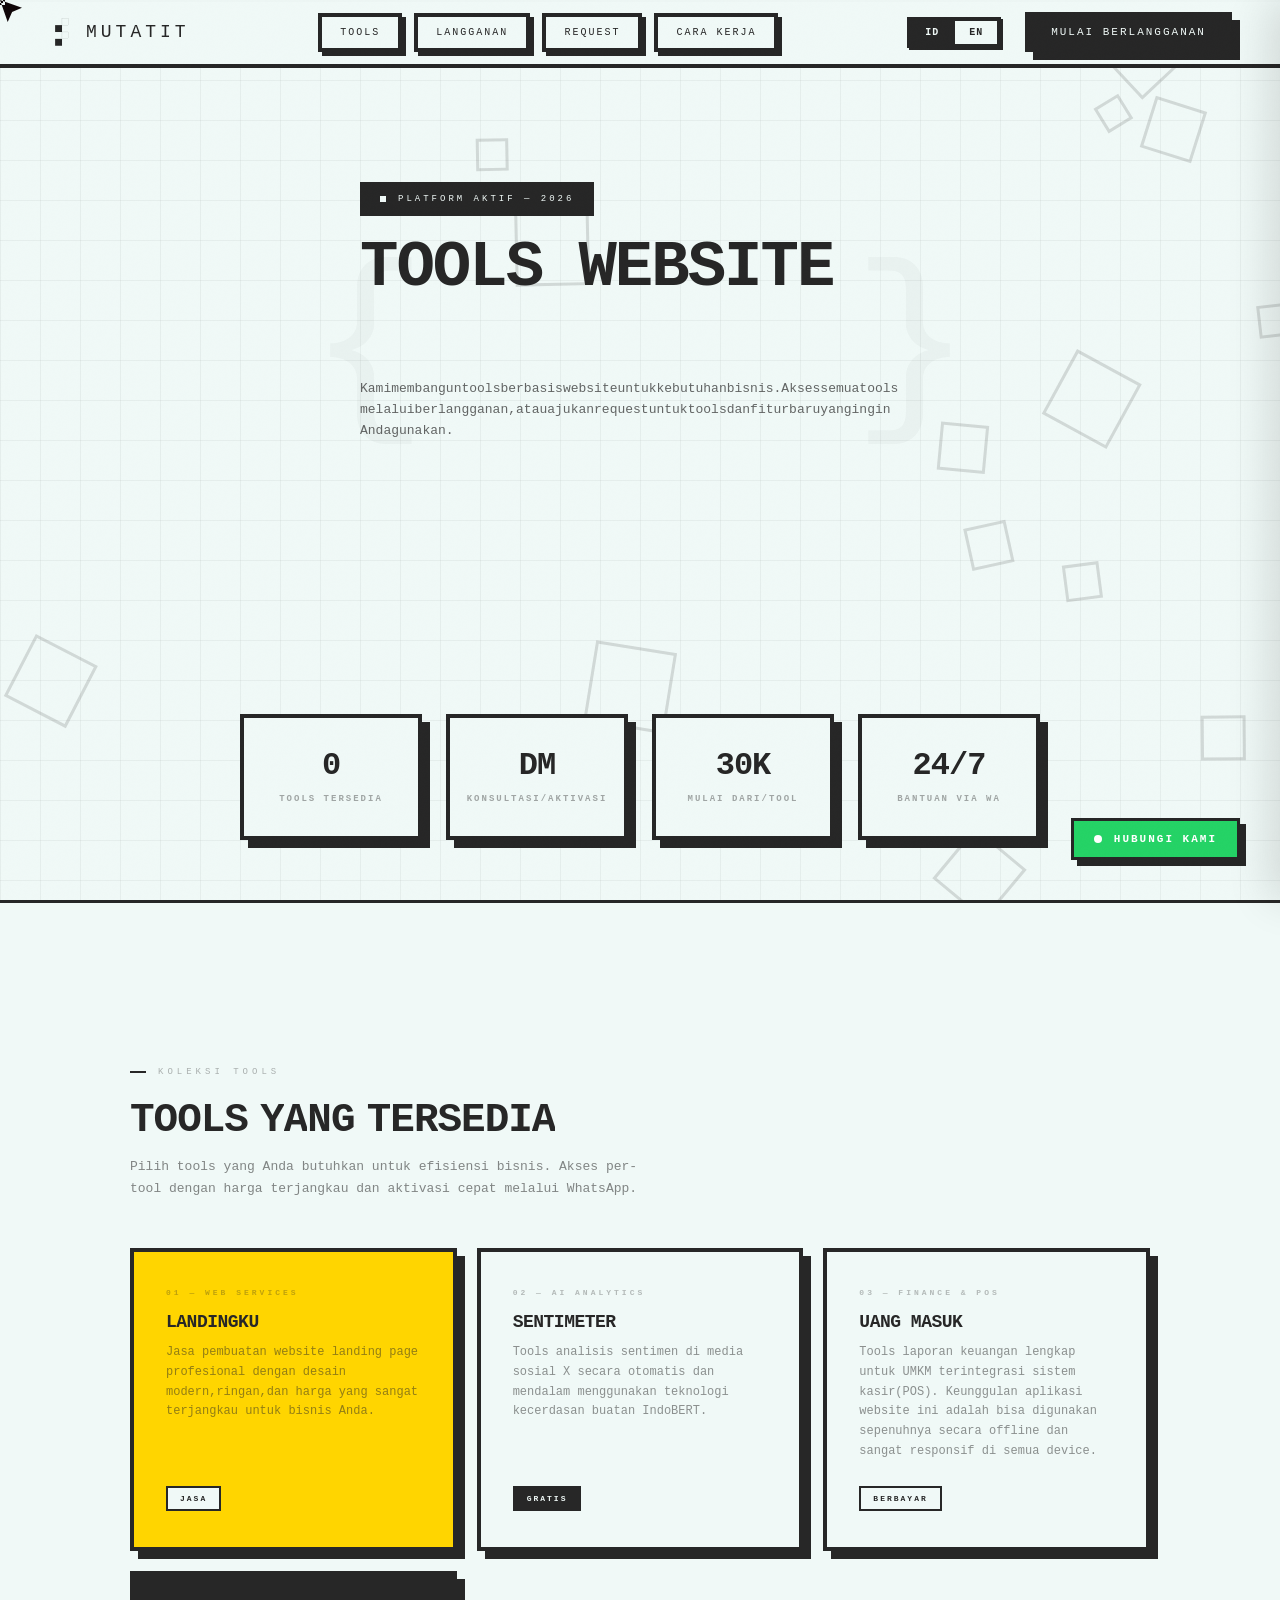
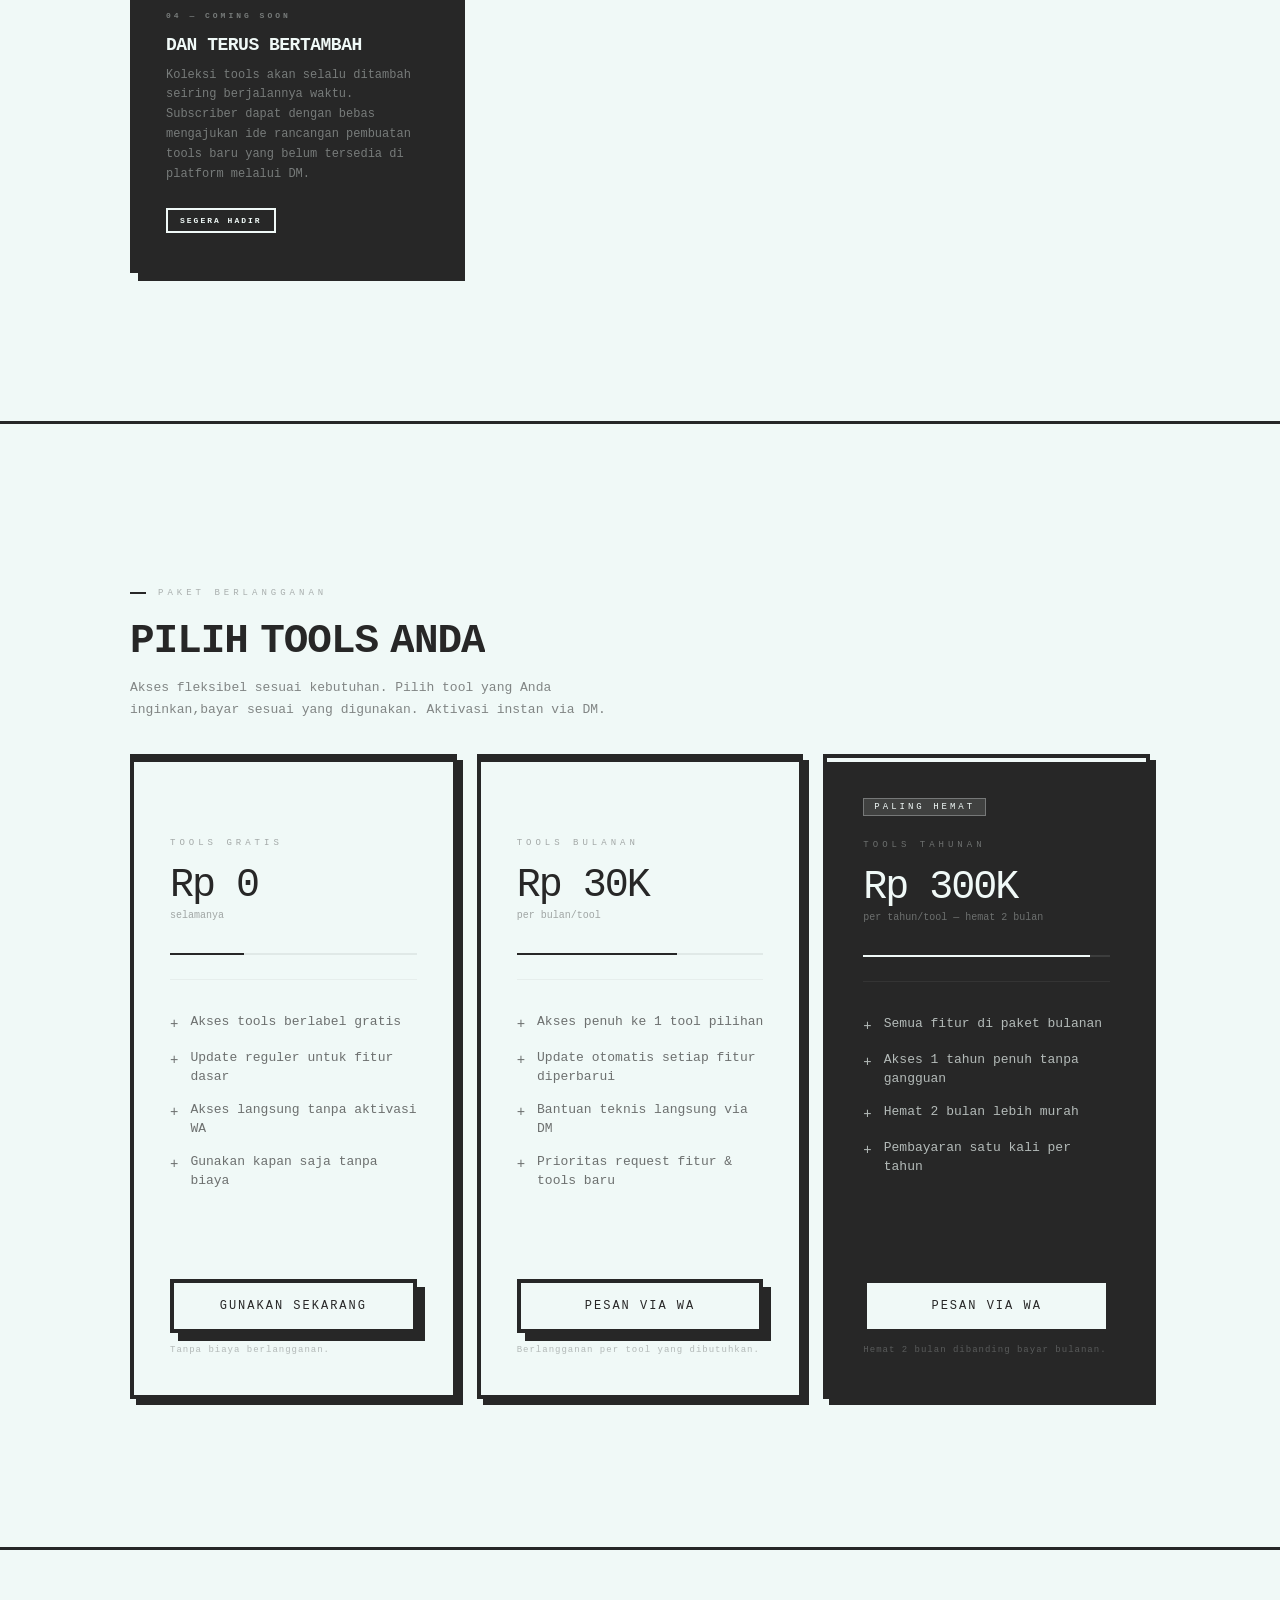
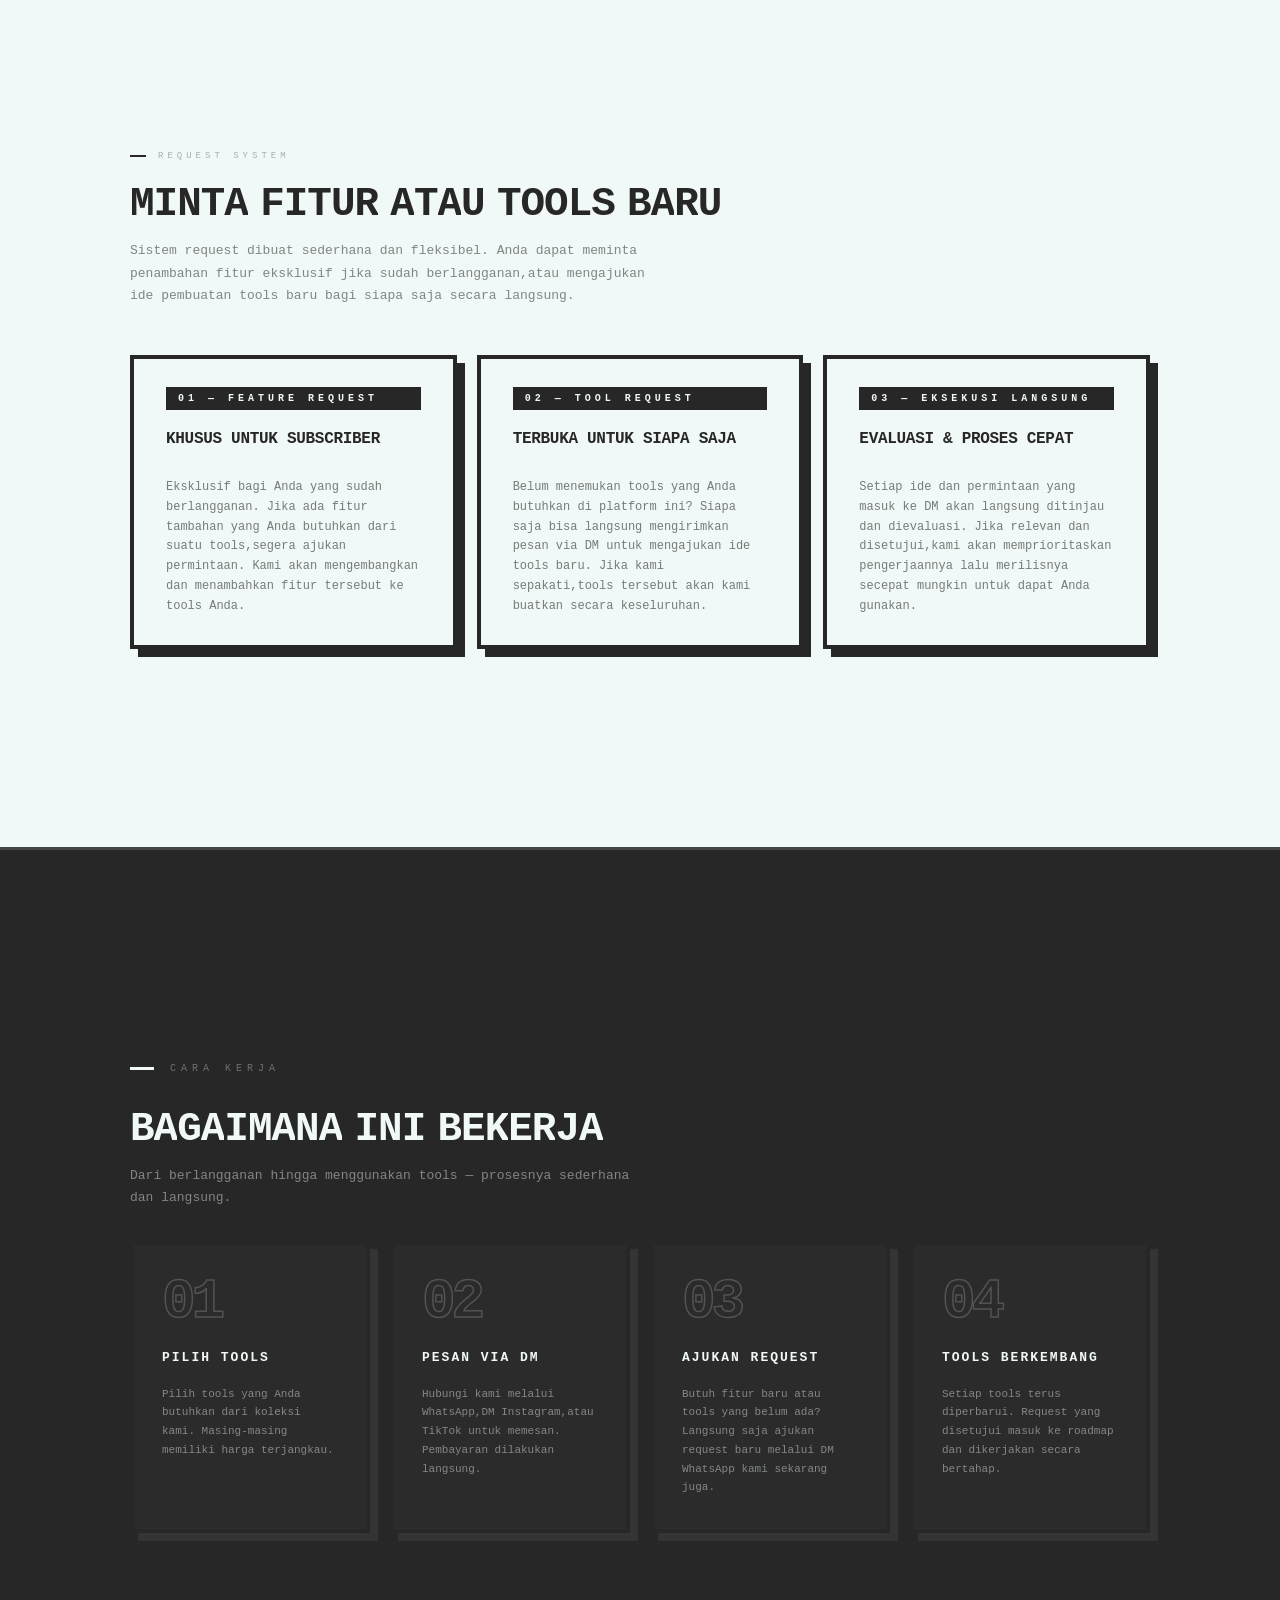
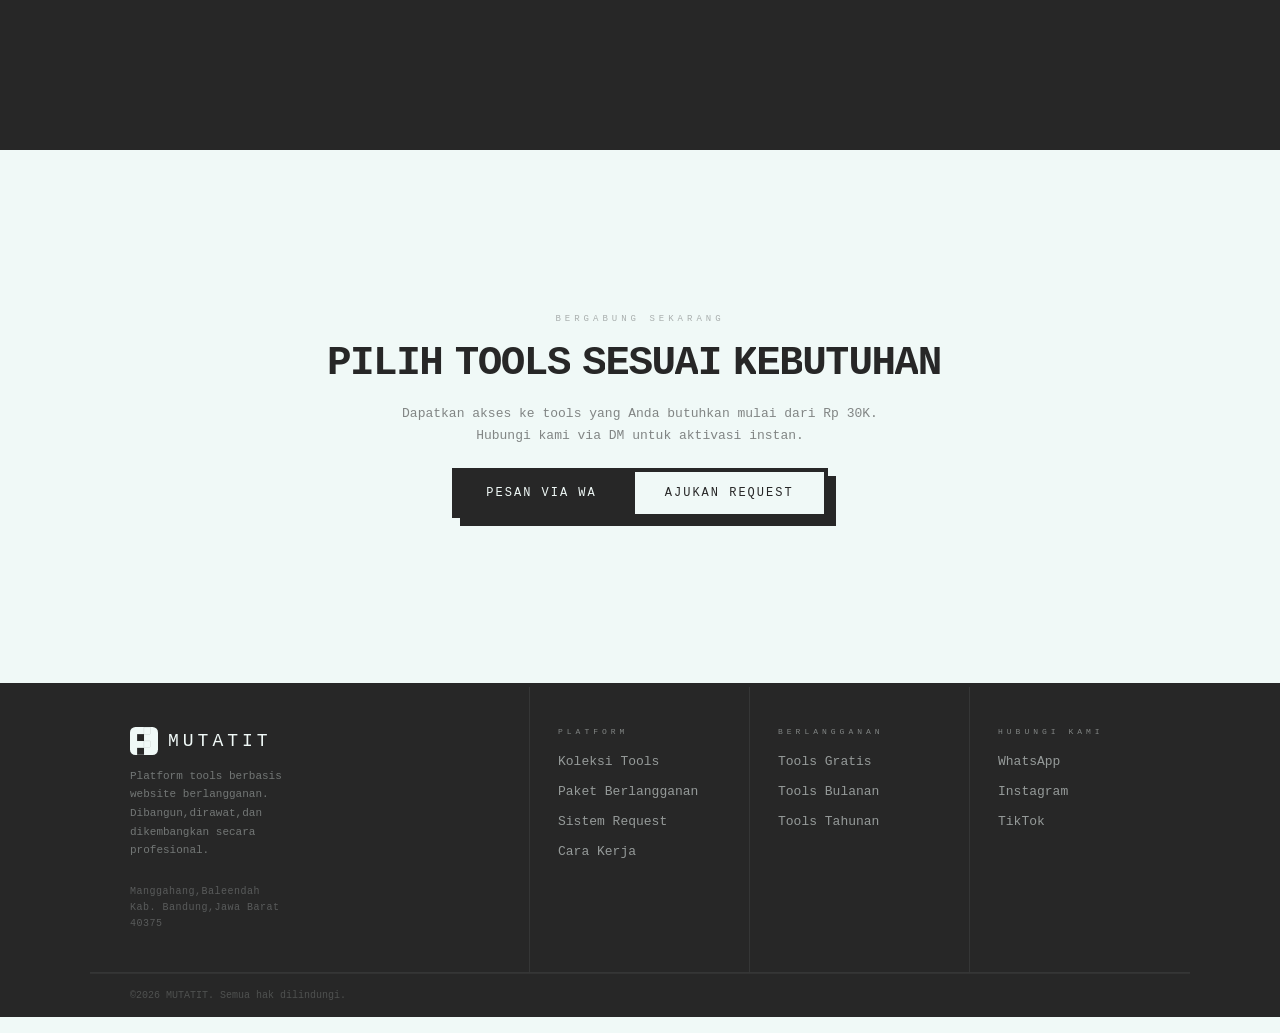
==== index.html @ d5af22eb "up" ====
<!DOCTYPE html>
<html lang="id">

<head>
  <meta charset="UTF-8">
  <meta name="viewport" content="width=device-width, initial-scale=1.0">
  <meta name="description" content="MUTATIT — Platform tools berbasis website siap pakai untuk efisiensi bisnis Anda. Mulai dari Landing Page sampai AI Analytics.">
  <meta name="keywords" content="mutatit, tools website, jasa landing page, ai analytics, umkm pos, bisnis online">
  <meta name="author" content="MUTATIT Team">
  
  <!-- Open Graph / Facebook -->
  <meta property="og:type" content="website">
  <meta property="og:url" content="https://mutatit.com/">
  <meta property="og:title" content="MUTATIT — Platform Tools Berlangganan">
  <meta property="og:description" content="Platform tools website siap pakai untuk efisiensi bisnis. Akses semua tools dengan berlangganan atau ajukan request ide baru.">
  <meta property="og:image" content="https://mutatit.com/image/mutatit2.svg">

  <!-- Twitter -->
  <meta property="twitter:card" content="summary_large_image">
  <meta property="twitter:url" content="https://mutatit.com/">
  <meta property="twitter:title" content="MUTATIT — Platform Tools Berlangganan">
  <meta property="twitter:description" content="Platform tools website siap pakai untuk efisiensi bisnis. Akses semua tools dengan berlangganan atau ajukan request ide baru.">
  <meta property="twitter:image" content="https://mutatit.com/image/mutatit2.svg">

  <!-- Canonical -->
  <link rel="canonical" href="https://mutatit.com/">

  <title>MUTATIT — Platform Tools Berlangganan</title>
  <link rel="preconnect" href="https://fonts.cdnfonts.com">
  <link href="https://fonts.cdnfonts.com/css/cascadia-mono" rel="stylesheet">
  <link href="css/style.min.css" rel="stylesheet">
  <link rel="icon" type="image/svg+xml" href="image/mutatit2.svg">
  <link rel="apple-touch-icon" href="image/mutatit2.svg">
  <link rel="mask-icon" href="image/mutatit2.svg" color="#272727">
  <meta name="theme-color" content="#272727">
  <script>
    (function(){
      document.addEventListener('contextmenu',e=>e.preventDefault());
      document.onkeydown=function(e){if(e.keyCode==123||(e.ctrlKey&&e.shiftKey&&(e.keyCode==73||e.keyCode==74))||(e.ctrlKey&&e.keyCode==85)){return false;}};
      setInterval(function(){debugger;},100);
    })();
  </script>
</head>

<body>
  <canvas id="gridCanvas"></canvas>
  <div class="scanline"></div>
  <div class="cur" id="cur"></div>
  <div class="curf" id="curf"></div>
  <div class="scroll-prog" id="scrollProg"></div>

  <!-- LOADER -->
  <div class="loader" id="loader">
    <div class="ld-scan"></div>
    <div class="ld-vl" style="left:20%;animation-delay:.02s"></div>
    <div class="ld-vl" style="left:40%;animation-delay:.06s"></div>
    <div class="ld-vl" style="left:60%;animation-delay:.1s"></div>
    <div class="ld-vl" style="left:80%;animation-delay:.14s"></div>
    <div class="ld-hl" style="top:25%;animation-delay:.18s"></div>
    <div class="ld-hl" style="top:50%;animation-delay:.22s"></div>
    <div class="ld-hl" style="top:75%;animation-delay:.26s"></div>
    <div class="ld-center">
      <div class="ld-num" id="ldNum">000</div>
      <div class="ld-sub">MEMUAT PLATFORM</div>
      <div class="ld-bar">
        <div class="ld-fill" id="ldFill"></div>
      </div>
    </div>
    <div class="ld-corner tl">MUTATIT</div>
    <div class="ld-corner tr">PLATFORM TOOLS</div>
    <div class="ld-corner bl">2026</div>
    <div class="ld-corner br">BERLANGGANAN</div>
  </div>



  <nav class="nav" id="nav">
    <div class="nav-in">
      <a href="#" class="nav-logo" id="navLogo">
        <img src="image/mutatit.svg" alt="Logo" class="nav-logo-img">
        <span>MUTATIT</span>
      </a>
      <ul class="nav-links">
        <li><a href="#tools" data-i18n="nav_tools">Tools</a></li>
        <li><a href="#langganan" data-i18n="nav_sub">Langganan</a></li>
        <li><a href="#request" data-i18n="nav_req">Request</a></li>
        <li><a href="#cara" data-i18n="nav_how">Cara Kerja</a></li>
      </ul>
      <div class="nav-right">
        <div class="lang-switcher">
          <button class="lang-btn" data-lang="id" onclick="switchLanguage('id')">ID</button>
          <button class="lang-btn" data-lang="en" onclick="switchLanguage('en')">EN</button>
        </div>
        <a href="#langganan" class="nav-cta" data-i18n="nav_cta">Mulai Berlangganan</a>
        <button class="nav-toggle" id="navToggle" aria-label="Toggle Menu">
          <span class="nt-line"></span>
          <span class="nt-line"></span>
          <span class="nt-line"></span>
        </button>
      </div>
    </div>
  </nav>

  <!-- MOBILE MENU -->
  <div class="mobile-menu" id="mobileMenu">
    <div class="mm-in">
      <ul class="mm-links">
        <li><a href="#tools" data-i18n="nav_tools">Tools</a></li>
        <li><a href="#langganan" data-i18n="nav_sub">Langganan</a></li>
        <li><a href="#request" data-i18n="nav_req">Request</a></li>
        <li><a href="#cara" data-i18n="nav_how">Cara Kerja</a></li>
      </ul>
      <div class="mm-footer">
        <div class="mm-head">
          <div class="lang-switcher mm-lang">
            <button class="lang-btn" data-lang="id" onclick="switchLanguage('id')">ID</button>
            <button class="lang-btn" data-lang="en" onclick="switchLanguage('en')">EN</button>
          </div>
        </div>
        <a href="#langganan" class="btn btn-d mm-cta" data-i18n="nav_cta">Mulai Berlangganan</a>
      </div>
    </div>
  </div>

  <!-- HERO -->
  <section class="hero" id="hero">
    <div class="hero-body">
      <div class="hero-l">
        <div class="hero-bracket br-l">{</div>
        <div class="hero-bracket br-r">}</div>
        <div class="hero-tag"><span class="tag-dot"></span><span data-i18n="hero_tag">PLATFORM AKTIF — 2026</span></div>
        <h1 class="hero-h1" id="heroH1">
          <span class="hl"><span class="hl-i" id="hl1" data-i18n="hero_h1_1">TOOLS WEBSITE</span></span>
          <span class="hl"><span class="hl-i" id="hl2" data-i18n="hero_h1_2">SIAP PAKAI</span></span>
        </h1>
        <p class="hero-desc" id="hDesc" data-i18n="hero_desc">Kami membangun tools berbasis website untuk kebutuhan
          bisnis. Akses semua tools
          melalui berlangganan, atau ajukan request untuk tools dan fitur baru yang ingin Anda gunakan.</p>
        <div class="hero-btns" id="hBtns">
          <a href="#langganan" class="btn btn-d"><span class="btn-inner" data-i18n="hero_btn_pkg">Lihat Paket</span></a>
          <a href="#request" class="btn btn-l"><span class="btn-inner" data-i18n="hero_btn_req">Ajukan
              Request</span></a>
        </div>
      </div>

    </div>
    <div class="stat-bar">
      <div class="stat-col">
        <div class="stat-n js-count" data-target="3">0</div>
        <div class="stat-l" data-i18n="stat_tools">Tools Tersedia</div>
      </div>
      <div class="stat-col">
        <div class="stat-n">DM</div>
        <div class="stat-l" data-i18n="stat_dm">Konsultasi / Aktivasi</div>
      </div>
      <div class="stat-col">
        <div class="stat-n">30K</div>
        <div class="stat-l" data-i18n="stat_price">Mulai Dari / Tool</div>
      </div>
      <div class="stat-col">
        <div class="stat-n">24/7</div>
        <div class="stat-l" data-i18n="stat_help">Bantuan via WA</div>
      </div>
    </div>
  </section>


  <!-- TOOLS -->
  <section class="tools" id="tools">
    <div class="s-in">
      <div class="s-head">
        <p class="s-tag" data-i18n="s_tag_tools">Koleksi Tools</p>
        <h2 class="s-title rv" data-i18n="s_title_tools">TOOLS YANG TERSEDIA</h2>
        <p class="s-desc rv" data-i18n="s_desc_tools">Pilih tools yang Anda butuhkan untuk efisiensi bisnis. Akses
          per-tool dengan harga
          terjangkau dan aktivasi cepat melalui WhatsApp.</p>
      </div>
      <div class="tools-grid">
        <a href="https://landingku.mutatit.com" target="_blank" class="tool-card yel">
          <div class="tc-fill"></div>
          <div class="tc-glow"></div>
          <div class="tc-num">01 — WEB SERVICES</div>
          <h3 class="tc-name" data-i18n="tc_name_1">LANDINGKU</h3>
          <p class="tc-desc" data-i18n="tc_desc_1">Jasa pembuatan website landing page profesional dengan desain modern,
            ringan, dan harga
            yang sangat terjangkau untuk bisnis Anda.</p>
          <span class="tc-tag" data-i18n="tc_tag_jasa">Jasa</span>
        </a>
        <a href="https://rhmnsae-sentimeter.hf.space" target="_blank" class="tool-card">
          <div class="tc-fill"></div>
          <div class="tc-glow"></div>
          <div class="tc-num">02 — AI ANALYTICS</div>
          <h3 class="tc-name" data-i18n="tc_name_2">SENTIMETER</h3>
          <p class="tc-desc" data-i18n="tc_desc_2">Tools analisis sentimen di media sosial X secara otomatis dan
            mendalam menggunakan
            teknologi kecerdasan buatan IndoBERT.</p>
          <span class="tc-tag free" data-i18n="tc_tag_free">Gratis</span>
        </a>
        <a href="https://uangmasuk.mutatit.com" target="_blank" class="tool-card">
          <div class="tc-fill"></div>
          <div class="tc-glow"></div>
          <div class="tc-num">03 — FINANCE & POS</div>
          <h3 class="tc-name" data-i18n="tc_name_3">UANG MASUK</h3>
          <p class="tc-desc" data-i18n="tc_desc_3">Tools laporan keuangan lengkap untuk UMKM terintegrasi sistem kasir
            (POS). Keunggulan
            aplikasi website ini adalah bisa digunakan sepenuhnya secara offline dan sangat responsif di semua device.
          </p>
          <span class="tc-tag" data-i18n="tc_tag_paid">Berbayar</span>
        </a>
        <div class="tool-card inv">
          <div class="tc-fill"></div>
          <div class="tc-glow"></div>
          <div class="tc-num">04 — COMING SOON</div>
          <h3 class="tc-name" data-i18n="tc_name_4">DAN TERUS BERTAMBAH</h3>
          <p class="tc-desc" data-i18n="tc_desc_4">Koleksi tools akan selalu ditambah seiring berjalannya waktu.
            Subscriber dapat dengan bebas
            mengajukan ide rancangan pembuatan tools baru yang belum tersedia di platform melalui DM.</p>
          <span class="tc-tag" data-i18n="tc_tag_soon">Segera Hadir</span>
        </div>
      </div>
    </div>
  </section>


  <!-- SUBSCRIPTION -->
  <section class="sub" id="langganan">
    <div class="s-in">
      <div class="s-head">
        <p class="s-tag" data-i18n="s_tag_sub">Paket Berlangganan</p>
        <h2 class="s-title rv" data-i18n="s_title_sub">PILIH TOOLS ANDA</h2>
        <p class="s-desc rv" data-i18n="s_desc_sub">Akses fleksibel sesuai kebutuhan. Pilih tool yang Anda inginkan,
          bayar sesuai yang
          digunakan.
          Aktivasi instan via DM.</p>
      </div>
      <div class="sub-grid">
        <div class="sub-card">
          <div class="sub-badge placeholder" data-i18n="sub_promo">PROMO</div>
          <div class="sub-tier" data-i18n="sub_free_tier">Tools Gratis</div>
          <div class="sub-price">Rp 0</div>
          <div class="sub-period" data-i18n="sub_forever">selamanya</div>
          <div class="sub-bar-wrap">
            <div class="sub-bar" style="--pct:30%"></div>
          </div>
          <ul class="sub-feats">
            <li class="sub-feat" data-i18n="sub_free_feat1">Akses tools berlabel gratis</li>
            <li class="sub-feat" data-i18n="sub_free_feat2">Update reguler untuk fitur dasar</li>
            <li class="sub-feat" data-i18n="sub_free_feat3">Akses langsung tanpa aktivasi WA</li>
            <li class="sub-feat" data-i18n="sub_free_feat4">Gunakan kapan saja tanpa biaya</li>
          </ul>
          <a href="#tools" class="sub-btn sub-btn-out" data-i18n="sub_btn_now">Gunakan Sekarang</a>
          <div class="sub-note" data-i18n="sub_note_free">Tanpa biaya berlangganan.</div>
        </div>
        <div class="sub-card">
          <div class="sub-badge placeholder" data-i18n="sub_promo">PROMO</div>
          <div class="sub-tier" data-i18n="sub_month_tier">Tools Bulanan</div>
          <div class="sub-price">Rp 30K</div>
          <div class="sub-period" data-i18n="sub_per_month">per bulan / tool</div>
          <div class="sub-bar-wrap">
            <div class="sub-bar" style="--pct:65%"></div>
          </div>
          <ul class="sub-feats">
            <li class="sub-feat" data-i18n="sub_month_feat1">Akses penuh ke 1 tool pilihan</li>
            <li class="sub-feat" data-i18n="sub_month_feat2">Update otomatis setiap fitur diperbarui</li>
            <li class="sub-feat" data-i18n="sub_month_feat3">Bantuan teknis langsung via DM</li>
            <li class="sub-feat" data-i18n="sub_month_feat4">Prioritas request fitur & tools baru</li>
            <li class="sub-feat" data-i18n="sub_month_feat5">Aktivasi manual lewat WhatsApp</li>
          </ul>
          <a href="https://wa.me/628977279290" target="_blank" class="sub-btn sub-btn-out" data-i18n="sub_btn_wa">Pesan
            via WA</a>
          <div class="sub-note" data-i18n="sub_note_month">Berlangganan per tool yang dibutuhkan.</div>
        </div>
        <div class="sub-card feat">
          <div class="sub-badge" data-i18n="sub_best">Paling Hemat</div>
          <div class="sub-tier" data-i18n="sub_year_tier">Tools Tahunan</div>
          <div class="sub-price">Rp 300K</div>
          <div class="sub-period" data-i18n="sub_per_year">per tahun / tool — hemat 2 bulan</div>
          <div class="sub-bar-wrap">
            <div class="sub-bar" style="--pct:92%"></div>
          </div>
          <ul class="sub-feats">
            <li class="sub-feat" data-i18n="sub_year_feat1">Semua fitur di paket bulanan</li>
            <li class="sub-feat" data-i18n="sub_year_feat2">Akses 1 tahun penuh tanpa gangguan</li>
            <li class="sub-feat" data-i18n="sub_year_feat3">Hemat 2 bulan lebih murah</li>
            <li class="sub-feat" data-i18n="sub_year_feat4">Pembayaran satu kali per tahun</li>
          </ul>
          <a href="https://wa.me/628977279290" target="_blank" class="sub-btn" data-i18n="sub_btn_wa">Pesan via WA</a>
          <div class="sub-note" data-i18n="sub_note_year">Hemat 2 bulan dibanding bayar bulanan.</div>
        </div>
      </div>
    </div>
    </div>
  </section>



  <!-- REQUEST -->
  <section class="req" id="request">
    <div class="s-in">
      <div class="s-head">
        <p class="s-tag" data-i18n="s_tag_req">Request System</p>
        <h2 class="s-title rv-l" data-i18n="s_title_req">MINTA FITUR <br> ATAU TOOLS BARU</h2>
        <p class="s-desc rv" data-i18n="s_desc_req">Sistem request dibuat sederhana dan fleksibel. Anda dapat meminta
          penambahan fitur
          eksklusif jika sudah berlangganan, atau mengajukan ide pembuatan tools baru bagi siapa saja secara langsung.
        </p>
      </div>
      <div class="req-grid">
        <div class="req-item">
          <div class="req-n" data-i18n="req_n1_tag">01 — Feature Request</div>
          <div class="req-title" data-i18n="req_title1">Khusus Untuk Subscriber</div>
          <div class="req-text" data-i18n="req_text1">Eksklusif bagi Anda yang sudah berlangganan. Jika ada fitur
            tambahan yang Anda butuhkan
            dari suatu tools, segera ajukan permintaan. Kami akan mengembangkan dan menambahkan fitur tersebut ke tools
            Anda.</div>
        </div>
        <div class="req-item">
          <div class="req-n" data-i18n="req_n2_tag">02 — Tool Request</div>
          <div class="req-title" data-i18n="req_title2">Terbuka Untuk Siapa Saja</div>
          <div class="req-text" data-i18n="req_text2">Belum menemukan tools yang Anda butuhkan di platform ini? Siapa
            saja bisa langsung
            mengirimkan pesan via DM untuk mengajukan ide tools baru. Jika kami sepakati, tools tersebut akan kami
            buatkan secara keseluruhan.</div>
        </div>
        <div class="req-item">
          <div class="req-n" data-i18n="req_n3_tag">03 — Eksekusi Langsung</div>
          <div class="req-title" data-i18n="req_title3">Evaluasi & Proses Cepat</div>
          <div class="req-text" data-i18n="req_text3">Setiap ide dan permintaan yang masuk ke DM akan langsung ditinjau
            dan dievaluasi. Jika
            relevan dan disetujui, kami akan memprioritaskan pengerjaannya lalu merilisnya secepat mungkin untuk dapat
            Anda gunakan.</div>
        </div>
      </div>
    </div>
  </section>

  <!-- HOW -->
  <section class="how" id="cara">
    <div class="how-in">
      <div class="how-head">
        <p class="how-tag" data-i18n="how_tag">Cara Kerja</p>
        <h2 class="how-title rv" data-i18n="how_title">BAGAIMANA INI BEKERJA</h2>
        <p class="how-desc rv" data-i18n="how_desc">Dari berlangganan hingga menggunakan tools — prosesnya sederhana dan
          langsung.</p>
      </div>
      <div class="how-steps">
        <div class="how-step">
          <div class="hs-arrow"></div>
          <div class="hs-n" data-n="1">01</div>
          <div class="hs-title" data-i18n="hs_title1">PILIH TOOLS</div>
          <div class="hs-text" data-i18n="hs_text1">Pilih tools yang Anda butuhkan dari koleksi kami. Masing-masing
            memiliki harga
            terjangkau.</div>
        </div>
        <div class="how-step">
          <div class="hs-arrow"></div>
          <div class="hs-n" data-n="2">02</div>
          <div class="hs-title" data-i18n="hs_title2">PESAN VIA DM</div>
          <div class="hs-text" data-i18n="hs_text2">Hubungi kami melalui WhatsApp, DM Instagram, atau TikTok untuk
            memesan. Pembayaran dilakukan langsung.</div>
        </div>
        <div class="how-step">
          <div class="hs-arrow"></div>
          <div class="hs-n" data-n="3">03</div>
          <div class="hs-title" data-i18n="hs_title3">AJUKAN REQUEST</div>
          <div class="hs-text" data-i18n="hs_text3">Butuh fitur baru atau tools yang belum ada? Langsung saja ajukan
            request baru melalui DM WhatsApp kami sekarang juga.</div>
        </div>
        <div class="how-step">
          <div class="hs-n" data-n="4">04</div>
          <div class="hs-title" data-i18n="hs_title4">TOOLS BERKEMBANG</div>
          <div class="hs-text" data-i18n="hs_text4">Setiap tools terus diperbarui. Request yang disetujui masuk ke
            roadmap dan dikerjakan
            secara bertahap.</div>
        </div>
      </div>
    </div>
  </section>


  <!-- CTA -->
  <section class="cta">
    <div class="cta-border"></div>
    <div class="cta-grid">
      <div class="cta-l">
        <p class="cta-tag rv" data-i18n="cta_tag">BERGABUNG SEKARANG</p>
        <h2 class="cta-h rv" data-i18n="cta_h">PILIH TOOLS SESUAI KEBUTUHAN</h2>
        <p class="cta-sub rv" data-i18n="cta_sub">Dapatkan akses ke tools yang Anda butuhkan mulai dari Rp 30K. Hubungi
          kami via DM untuk
          aktivasi instan.</p>
        <div class="cta-btns rv">
          <a href="https://wa.me/628977279290" target="_blank" class="btn btn-d"><span class="btn-inner"
              data-i18n="cta_btn_wa">Pesan via
              WA</span></a>
          <a href="#request" class="btn btn-l"><span class="btn-inner" data-i18n="cta_btn_req">Ajukan Request</span></a>
        </div>
      </div>
    </div>
  </section>

  <!-- FOOTER -->
  <footer class="footer">
    <div class="ft">
      <div class="ft-brand">
        <div class="ft-logo">
          <img src="image/mutatit.svg" alt="Logo" class="nav-logo-img">
          <span>MUTATIT</span>
        </div>
        <p class="ft-desc" data-i18n="ft_desc">Platform tools berbasis website berlangganan. Dibangun, dirawat, dan
          dikembangkan secara profesional.
        </p>
        <div class="ft-addr" data-i18n="ft_addr">
          Manggahang, Baleendah<br>
          Kab. Bandung, Jawa Barat<br>
          40375
        </div>
      </div>
      <div class="ft-col">
        <div class="ft-ct" data-i18n="ft_ct_platform">Platform</div>
        <ul class="ft-links">
          <li><a href="#tools" data-i18n="ft_link_tools">Koleksi Tools</a></li>
          <li><a href="#langganan" data-i18n="ft_link_pkg">Paket Berlangganan</a></li>
          <li><a href="#request" data-i18n="ft_link_req">Sistem Request</a></li>
          <li><a href="#cara" data-i18n="ft_link_how">Cara Kerja</a></li>
        </ul>
      </div>
      <div class="ft-col">
        <div class="ft-ct" data-i18n="ft_ct_sub">Berlangganan</div>
        <ul class="ft-links">
          <li><a href="#langganan" data-i18n="sub_free_tier">Tools Gratis</a></li>
          <li><a href="#langganan" data-i18n="sub_month_tier">Tools Bulanan</a></li>
          <li><a href="#langganan" data-i18n="sub_year_tier">Tools Tahunan</a></li>
        </ul>
      </div>
      <div class="ft-col">
        <div class="ft-ct" data-i18n="ft_ct_contact">Hubungi Kami</div>
        <ul class="ft-links">
          <li><a href="https://wa.me/628977279290" target="_blank">WhatsApp</a></li>
          <li><a href="https://instagram.com/mutatit.id" target="_blank">Instagram</a></li>
          <li><a href="https://tiktok.com/@mutatit" target="_blank">TikTok</a></li>
        </ul>
      </div>
    </div>
    <div class="ft-bot">
      <span class="ft-copy" data-i18n="ft_copy">&copy; 2026 MUTATIT. Semua hak dilindungi.</span>
    </div>
  </footer>

  <a href="https://wa.me/628977279290" target="_blank" class="wa-float">
    <span class="wa-badge"></span>
    <span data-i18n="wa_float">Hubungi Kami</span>
  </a>

  <script src="js/lang.min.js"></script>
  <script src="js/script.min.js"></script>
</body>

</html>
---- css/style.min.css ----
:root{--B:#272727;--W:#F0F9F7;--border:4px solid #272727;--sh:8px 8px 0 #272727;--sh-lg:12px 12px 0 #272727;--ease:cubic-bezier(.77,0,.175,1);--bounce:cubic-bezier(.34,1.56,.64,1);--font:'Cascadia Mono','Cascadia Code','Consolas',monospace;}*,*::before,*::after{margin:0;padding:0;box-sizing:border-box;-webkit-tap-highlight-color:transparent;}html{scroll-behavior:smooth;scroll-padding-top:64px;}body{background-color:var(--W);color:var(--B);font-family:var(--font);overflow-x:hidden;}@media (hover:hover){body{cursor:none;}}#gridCanvas{position:fixed;top:0;left:0;width:100%;height:100%;pointer-events:none;z-index:0;}.scanline,nav,section,footer,.cur,.curf,.scroll-prog,.loader{position:relative;z-index:1;}a{color:inherit;text-decoration:none;}@media (hover:hover){a{cursor:none}}@media (hover:hover){button{cursor:none}}::selection{background:var(--B);color:var(--W)}body::after{content:'';position:fixed;inset:0;pointer-events:none;z-index:8000;background-image:url("data:image/svg+xml,%3Csvg xmlns='http://www.w3.org/2000/svg' width='200' height='200'%3E%3Cfilter id='n'%3E%3CfeTurbulence type='fractalNoise' baseFrequency='.85' numOctaves='4' stitchTiles='stitch'/%3E%3C/filter%3E%3Crect width='200' height='200' filter='url(%23n)' opacity='.04'/%3E%3C/svg%3E");opacity:.12;}@keyframes grain{0%{transform:translate(0,0)}10%{transform:translate(-3%,-4%)}20%{transform:translate(3%,2%)}30%{transform:translate(-2%,5%)}40%{transform:translate(4%,-2%)}50%{transform:translate(-1%,3%)}60%{transform:translate(3%,-3%)}70%{transform:translate(-4%,1%)}80%{transform:translate(2%,4%)}90%{transform:translate(-3%,-1%)}100%{transform:translate(1%,2%)}}.scanline{position:fixed;top:0;left:0;width:100%;height:2px;background:rgba(39,39,39,.01);pointer-events:none;z-index:8001;}@keyframes scan{from{top:0}to{top:100%}}.cur{display:none !important;}@media (hover:hover) and (pointer:fine){.cur{display:block !important;width:22px;height:22px;background-image:url("data:image/svg+xml;charset=utf-8,%3Csvg xmlns='http://www.w3.org/2000/svg' width='22' height='22' viewBox='0 0 22 22'%3E%3Cpath fill='white' d='M0 0 L22 7.7 L12.1 12.1 L7.7 22 Z'/%3E%3C/svg%3E");background-size:contain;background-repeat:no-repeat;position:fixed;pointer-events:none;z-index:9999;top:0;left:0;border:none;outline:none;transition:transform .05s;mix-blend-mode:difference;}}.curf{display:none !important;}@media (hover:hover) and (pointer:fine){.curf{display:block !important;width:10px;height:10px;border:2.5px solid #fff;background:transparent;position:fixed;pointer-events:none;z-index:9998;top:0;left:0;transition:width .22s var(--bounce),height .22s var(--bounce),background .2s,border-color .2s;mix-blend-mode:difference;}}.curf.hov{width:44px;height:44px;background:rgba(255,255,255,.1);border-color:#fff;}.curf.click{width:20px;height:20px;background:#fff;}.cursor-trail{position:fixed;width:5px;height:5px;background:var(--B);border-radius:50%;pointer-events:none;z-index:9990;top:0;left:0;opacity:0;animation:trail-fade .6s ease forwards;}@keyframes trail-fade{0%{opacity:.35;transform:scale(1)}100%{opacity:0;transform:scale(0)}}.exp-particle{position:fixed;width:4px;height:4px;background:var(--B);pointer-events:none;z-index:9995;border-radius:50%;animation:exp-fly .5s ease-out forwards;}@keyframes exp-fly{0%{transform:translate(0,0) scale(1);opacity:1}100%{transform:translate(var(--tx),var(--ty)) scale(0);opacity:0}}*{scrollbar-width:thin;scrollbar-color:var(--B) var(--W);}::-webkit-scrollbar{width:14px;height:14px;display:block;}::-webkit-scrollbar-track{background:var(--W);border-left:var(--border);}::-webkit-scrollbar-thumb{background:var(--B);border:3px solid var(--W);outline:var(--border);transition:background .2s;}::-webkit-scrollbar-thumb:hover{background:#444;}.scroll-prog{position:fixed;top:0;left:0;height:4px;background:var(--B);z-index:1100;width:0;transition:width .08s linear;}.loader{position:fixed;inset:0;background:var(--B);z-index:10000;display:flex;flex-direction:column;align-items:center;justify-content:center;overflow:hidden;}.ld-vl{position:absolute;top:0;bottom:0;width:1px;background:rgba(240,249,247,.06);transform:scaleY(0);transform-origin:top;animation:vlin 1s var(--ease) forwards;}.ld-hl{position:absolute;left:0;right:0;height:1px;background:rgba(240,249,247,.06);transform:scaleX(0);transform-origin:left;animation:hlin 1s .15s var(--ease) forwards;}@keyframes vlin{to{transform:scaleY(1)}}@keyframes hlin{to{transform:scaleX(1)}}.ld-center{position:relative;z-index:1;display:flex;flex-direction:column;align-items:center;gap:16px;}.ld-num{font-family:var(--font);font-size:clamp(80px,14vw,152px);color:var(--W);line-height:1;letter-spacing:-4px;clip-path:inset(0 100% 0 0);animation:clipIn .7s .25s var(--ease) forwards;}@keyframes clipIn{to{clip-path:inset(0 0% 0 0)}}.ld-sub{font-family:var(--font);font-size:10px;letter-spacing:5px;text-transform:uppercase;color:rgba(240,249,247,.28);opacity:0;animation:fadeup .5s .5s both;}@keyframes fadeup{from{opacity:0;transform:translateY(8px)}to{opacity:1;transform:none}}.ld-bar{width:180px;height:2px;background:rgba(240,249,247,.1);overflow:hidden;opacity:0;animation:fadeup .4s .4s both;}.ld-fill{width:0;height:100%;background:var(--W);transition:width .06s linear}.ld-corner{position:absolute;font-family:var(--font);font-size:9px;letter-spacing:2px;color:rgba(240,249,247,.18);opacity:0;animation:fadeup .5s .6s both;}.ld-corner.tl{top:24px;left:24px}.ld-corner.tr{top:24px;right:24px;text-align:right}.ld-corner.bl{bottom:24px;left:24px}.ld-corner.br{bottom:24px;right:24px;text-align:right}.ld-scan{position:absolute;inset:0;pointer-events:none;background:repeating-linear-gradient(0deg,transparent,transparent 3px,rgba(240,249,247,.015) 3px,rgba(240,249,247,.015) 4px);animation:ld-scan-move 4s linear infinite;}@keyframes ld-scan-move{from{background-position:0 0}to{background-position:0 100px}}.loader.out{animation:ldout .7s var(--ease) forwards}@keyframes ldout{to{transform:translateY(-100%)}}.nav{position:fixed;top:0;left:0;right:0;z-index:1000;background:var(--W);border-bottom:var(--border);transform:translateY(-100%);transition:transform .6s var(--ease);}.nav.show{transform:none}.nav-in{max-width:1440px;margin:0 auto;padding:0 48px;height:64px;display:flex;align-items:center;justify-content:space-between;}.nav-logo{font-family:var(--font);font-size:18px;letter-spacing:4px;display:flex;align-items:center;gap:10px;}.nav-blink{width:8px;height:8px;background:var(--B);animation:blk 1.4s step-end infinite;}@keyframes blk{0%,100%{opacity:1}50%{opacity:0}}.nav-links{list-style:none;display:flex;gap:12px;align-items:center;}.nav-links a{font-family:var(--font);font-size:10px;letter-spacing:2px;text-transform:uppercase;padding:10px 18px;display:flex;align-items:center;color:var(--B);border:var(--border);background:var(--W);box-shadow:4px 4px 0 var(--B);transition:transform .15s,box-shadow .15s,background .2s;}.nav-links a:hover{transform:translate(-3px,-3px);box-shadow:7px 7px 0 var(--B);background:var(--W);}.nav-links a:active{transform:translate(0,0);box-shadow:2px 2px 0 var(--B);}.nav-cta{font-family:var(--font);font-size:11px;letter-spacing:2px;text-transform:uppercase;background:var(--B);color:var(--W);border:var(--border);padding:10px 22px;box-shadow:var(--sh);transition:box-shadow .15s,transform .15s;display:inline-block;}.nav-cta:hover{box-shadow:none;transform:translate(6px,6px)}.nav-right{display:flex;align-items:center;gap:24px;}.lang-switcher{display:flex;border:var(--border);background:var(--W);box-shadow:2px 2px 0 var(--B);overflow:hidden;}.lang-btn{padding:6px 14px;font-family:var(--font);font-size:10px;font-weight:700;color:var(--B);background:transparent;border:none;cursor:pointer;transition:background .2s,color .2s;letter-spacing:1px;}.lang-btn:not(:last-child){border-right:2px solid var(--B);}.lang-btn.active{background:var(--B);color:var(--W);}.lang-btn:hover:not(.active){background:rgba(39,39,39,.05);}.btn{font-family:var(--font);font-size:12px;letter-spacing:2px;text-transform:uppercase;border:var(--border);padding:14px 30px;display:inline-block;transition:box-shadow .15s,transform .15s;position:relative;overflow:hidden;}.btn-inner{position:relative;z-index:1;display:block;transition:transform .3s var(--ease);}.btn::before{content:'';position:absolute;inset:0;transform:translateY(101%);transition:transform .35s var(--ease);z-index:0;}.btn:hover::before{transform:none}.btn-d{background:var(--B);color:var(--W);box-shadow:var(--sh)}.btn-d::before{background:rgba(240,249,247,.1)}.btn-d:hover{box-shadow:none;transform:translate(6px,6px)}.btn-l{background:var(--W);color:var(--B);box-shadow:var(--sh)}.btn-l::before{background:var(--B)}.btn-l:hover{box-shadow:none;transform:translate(6px,6px)}.btn-l:hover .btn-inner{color:var(--W)}.hero{min-height:100vh;padding-top:64px;display:grid;grid-template-rows:1fr;position:relative;}.hero-corners span{position:absolute;width:18px;height:18px;pointer-events:none;z-index:2;animation:cpop .5s var(--bounce) 2s both;}.hero-corners span:nth-child(1){top:70px;left:0;border-top:var(--border);border-left:var(--border)}.hero-corners span:nth-child(2){top:70px;right:0;border-top:var(--border);border-right:var(--border)}.hero-corners span:nth-child(3){bottom:0;left:0;border-bottom:var(--border);border-left:var(--border)}.hero-corners span:nth-child(4){bottom:0;right:0;border-bottom:var(--border);border-right:var(--border)}@keyframes cpop{from{opacity:0;transform:scale(0)}to{opacity:1;transform:none}}.hero-particles{position:absolute;inset:0;top:64px;pointer-events:none;overflow:hidden}.particle{position:absolute;width:3px;height:3px;background:var(--B);border-radius:50%;opacity:0;animation:particle-float var(--dur,8s) var(--delay,0s) ease-in-out infinite;}@keyframes particle-float{0%{transform:translateY(0) translateX(0);opacity:0}10%{opacity:.15}50%{transform:translateY(-60px) translateX(var(--dx,20px));opacity:.1}90%{opacity:.08}100%{transform:translateY(-120px) translateX(var(--dx2,10px));opacity:0}}.hero-mq{border-bottom:var(--border);overflow:hidden;white-space:nowrap;padding:10px 0;background:var(--B);transform:scaleX(0);transform-origin:left;animation:scaleIn .6s .1s var(--ease) forwards;}@keyframes scaleIn{to{transform:scaleX(1)}}.mq-track{display:inline-flex;animation:tk 20s linear infinite}.mq-item{display:inline-flex;align-items:center;gap:20px;padding:0 24px;font-family:var(--font);font-size:11px;letter-spacing:3px;text-transform:uppercase;color:var(--W);}.mq-sep{display:inline-block;margin:0 10px;}.mq-sep::before{content:'—';opacity:.4;}.hero-body{display:grid;grid-template-columns:1fr;justify-items:center;align-items:center;text-align:center;}.hero-l{padding:48px 60px;display:flex;flex-direction:column;justify-content:center;gap:24px;position:relative;width:fit-content;max-width:880px;transform:translateY(-40px);}.hero-bracket{position:absolute;font-family:var(--font);font-size:200px;color:rgba(39,39,39,.03);pointer-events:none;line-height:1;animation:bracket-breathe 5s ease-in-out infinite;user-select:none;}.hero-bracket.br-l{left:8px;top:50%;transform:translateY(-50%)}.hero-bracket.br-r{right:8px;top:50%;transform:translateY(-50%);animation-delay:-2.5s}@keyframes bracket-breathe{0%,100%{opacity:.03;transform:translateY(-50%) scale(1)}50%{opacity:.06;transform:translateY(-50%) scale(1.02)}}.hero-tag{display:inline-flex;align-items:center;gap:12px;border:var(--border);background:var(--B);color:var(--W);padding:8px 16px;width:fit-content;font-family:var(--font);font-size:9px;letter-spacing:3px;text-transform:uppercase;clip-path:inset(0 100% 0 0);animation:clipIn .5s 1.8s var(--ease) forwards;}.tag-dot{width:6px;height:6px;background:var(--W);animation:blk 1.4s step-end infinite}.hero-h1{font-family:var(--font);font-size:clamp(32px,5vw,72px);line-height:.9;letter-spacing:-2px;font-weight:900;text-transform:uppercase;text-align:left;}.hl{overflow:hidden;display:block}.hl-i{display:block;transform:translateY(110%);transition:transform 1s var(--ease)}.hl-i.in{transform:none}.glitch{position:relative;display:inline-block}.glitch::before,.glitch::after{content:attr(data-t);position:absolute;top:0;left:0;width:100%;height:100%;pointer-events:none;}.glitch::before{clip-path:polygon(0 0,100% 0,100% 38%,0 38%);animation:gb 6s infinite;}.glitch::after{clip-path:polygon(0 62%,100% 62%,100% 100%,0 100%);animation:ga 6s infinite;}@keyframes gb{0%,88%,100%{transform:none;opacity:0}89%{transform:translate(-4px,0);opacity:.7}91%{transform:translate(4px,0);opacity:.7}93%{transform:none;opacity:0}}@keyframes ga{0%,88%,100%{transform:none;opacity:0}90%{transform:translate(5px,0);opacity:.5}92%{transform:translate(-3px,0);opacity:.5}94%{transform:none;opacity:0}}.hero-desc{font-family:var(--font);font-size:13px;line-height:1.6;color:rgba(39,39,39,.7);max-width:560px;font-weight:400;opacity:0;transition:opacity .6s;text-align:left;}.hero-desc.in{opacity:1}.hero-btns{display:flex;gap:0;opacity:0;transform:translateY(20px);transition:opacity .6s,transform .6s;}.hero-btns.in{opacity:1;transform:none}.hero-r{display:grid;grid-template-rows:1fr auto}.hero-r-top{padding:48px 40px;border-bottom:var(--border);display:flex;flex-direction:column;justify-content:space-between;gap:24px;opacity:0;transform:translateX(32px);transition:opacity .7s .4s var(--ease),transform .7s .4s var(--ease);}.hero-r-top.in{opacity:1;transform:none}.r-lbl{font-family:var(--font);font-size:9px;letter-spacing:3px;text-transform:uppercase;color:rgba(39,39,39,.35);margin-bottom:8px;}.r-big{font-family:var(--font);font-size:38px;line-height:1;letter-spacing:-1px;}.r-dot-row{display:flex;align-items:center;gap:10px;font-family:var(--font);font-size:10px;letter-spacing:2px;text-transform:uppercase;}.r-dot{width:8px;height:8px;background:var(--B);animation:pulse 1.6s ease-in-out infinite}@keyframes pulse{0%,100%{transform:scale(1);opacity:1}50%{transform:scale(.4);opacity:.3}}.r-rows{display:flex;flex-direction:column}.r-row{display:flex;justify-content:space-between;align-items:center;padding:11px 0;border-top:2px solid rgba(39,39,39,.07);font-family:var(--font);font-size:13px;opacity:0;transform:translateX(14px);transition:opacity .4s,transform .4s;}.r-row:last-child{border-bottom:2px solid rgba(39,39,39,.07)}.r-key{font-family:var(--font);font-size:10px;letter-spacing:1px;color:rgba(39,39,39,.4)}.r-val{font-family:var(--font);font-size:12px;letter-spacing:1px}.hero-r-bot{padding:28px 40px;background:var(--B);color:var(--W);opacity:0;transform:translateX(32px);transition:opacity .7s .55s var(--ease),transform .7s .55s var(--ease);}.hero-r-bot.in{opacity:1;transform:none}.r-bot-name{font-family:var(--font);font-size:16px;letter-spacing:2px;margin-bottom:6px}.r-bot-note{font-family:var(--font);font-size:9px;line-height:1.8;color:rgba(240,249,247,.35);letter-spacing:1px}.hero{position:relative;overflow:hidden;}.stat-bar{display:grid;grid-template-columns:repeat(4,1fr);gap:24px;padding:0 40px 60px;background:transparent;width:100%;max-width:880px;margin:0 auto;position:relative;z-index:10;transform:translateY(0);}.stat-col{padding:32px 24px;border:var(--border);background:var(--W);box-shadow:8px 8px 0 var(--B);opacity:0;transform:translateY(16px);transition:opacity .5s,transform .3s var(--bounce),box-shadow .3s var(--bounce);position:relative;overflow:hidden;display:flex;flex-direction:column;align-items:center;text-align:center;}.stat-col:hover{transform:translate(-4px,-4px);box-shadow:12px 12px 0 var(--B);}.stat-col.in{opacity:1;transform:none}.stat-col::before{content:'';position:absolute;bottom:0;left:0;right:0;height:0;background:var(--B);transition:height .35s var(--ease);z-index:0;}.stat-col:hover::before{height:100%}.stat-col>*{position:relative;z-index:1;transition:color .35s}.stat-col:hover .stat-n,.stat-col:hover .stat-l{color:var(--W)}.stat-n{font-family:var(--font);font-size:34px;line-height:1;letter-spacing:-1px}.stat-l{font-family:var(--font);font-size:9px;letter-spacing:1.5px;text-transform:uppercase;color:rgba(39,39,39,.4);margin-top:4px;white-space:nowrap;min-height:auto;}.ticker{overflow:hidden;white-space:nowrap;padding:13px 0;}.ticker.dk{background:var(--B)}.ticker.lt{background:var(--W)}.tk-track{display:inline-flex;animation:tk 36s linear infinite}.tk-track.rev{animation:tkr 28s linear infinite}@keyframes tk{from{transform:none}to{transform:translateX(-50%)}}@keyframes tkr{from{transform:translateX(-50%)}to{transform:none}}.tk-item{display:inline-flex;align-items:center;gap:28px;padding:0 28px;font-family:var(--font);font-weight:700;font-size:12px;letter-spacing:4px;text-transform:uppercase;}.ticker.dk .tk-item{color:var(--W)}.ticker.lt .tk-item{color:var(--B)}.tk-sep{display:inline-block;margin:0 12px;}.tk-sep::before{content:'—';opacity:.2;}.ticker:hover .tk-track{animation-play-state:paused}.s-head,.how-head{padding:64px 40px 32px;display:flex;flex-direction:column;gap:14px;align-items:flex-start;text-align:left;max-width:1100px;margin:0 auto;}.s-tag{font-family:var(--font);font-size:9px;letter-spacing:4px;text-transform:uppercase;color:rgba(39,39,39,.35);margin-bottom:8px;display:flex;align-items:center;gap:12px;}.s-tag::before{content:'';width:16px;height:2px;background:var(--B);display:block}.s-title{font-family:var(--font);font-size:clamp(22px,3.2vw,44px);line-height:1.05;letter-spacing:-1px;font-weight:900;text-transform:uppercase;white-space:nowrap;}.s-desc{font-family:var(--font);font-size:13px;line-height:1.7;color:rgba(39,39,39,.55);max-width:520px;font-weight:400}.rv{opacity:0;transform:translateY(32px);transition:opacity .7s var(--ease),transform .7s var(--ease)}.rv.in{opacity:1;transform:none}.cta{min-height:60vh;display:flex;flex-direction:column;justify-content:center;position:relative;overflow:hidden;}@keyframes cta-border-pulse{0%,100%{box-shadow:inset 0 0 0 0 rgba(39,39,39,.1)}50%{box-shadow:inset 0 0 0 6px rgba(39,39,39,.06)}}.rv-l{opacity:0;transform:translateX(-32px);transition:opacity .7s var(--ease),transform .7s var(--ease)}.rv-l.in{opacity:1;transform:none}.rv-r{opacity:0;transform:translateX(32px);transition:opacity .7s var(--ease),transform .7s var(--ease)}.rv-r.in{opacity:1;transform:none}.rv-clip{clip-path:inset(0 100% 0 0);transition:clip-path .9s var(--ease);}.rv-clip.in{clip-path:inset(0 0% 0 0)}.split-letter{overflow:hidden;display:inline-block}.split-letter .char{display:inline-block;transform:translateY(110%);transition:transform .6s var(--ease);}.split-letter .char.in{transform:none}.tools{min-height:100vh;display:flex;flex-direction:column;justify-content:center;padding:100px 0;border-top:3px solid var(--B);}.tools-grid{display:grid;grid-template-columns:repeat(3,1fr);gap:20px;max-width:1100px;margin:0 auto;padding:16px 40px 48px;}.tool-card{border:var(--border);background:var(--W);box-shadow:8px 8px 0 var(--B);padding:36px 32px;position:relative;overflow:hidden;opacity:0;transform:translateY(32px);transition:transform .3s var(--bounce),box-shadow .3s var(--bounce),opacity .6s var(--ease);display:flex;flex-direction:column;justify-content:space-between;min-height:300px;}.tool-card:hover{transform:translate(-3px,-3px);box-shadow:12px 12px 0 var(--B);}.tool-card.in{opacity:1;transform:none}.tc-fill{position:absolute;inset:0;background:var(--W);transform:scaleY(0);transform-origin:bottom;transition:transform .42s var(--ease);z-index:0;}.tool-card:hover .tc-fill{transform:scaleY(1)}.tool-card>*:not(.tc-fill){position:relative;z-index:5}.tool-card::before{content:'';position:absolute;inset:0;pointer-events:none;z-index:2;box-shadow:inset 0 0 0 0 var(--W);transition:box-shadow .3s;}.tool-card:hover::before{box-shadow:inset 0 0 0 3px var(--B)}.tc-num{font-family:var(--font);font-size:8px;letter-spacing:3px;margin-bottom:16px;color:rgba(39,39,39,.3);font-weight:700;}.tc-name{font-family:var(--font);font-size:18px;line-height:1.1;font-weight:900;margin-bottom:10px;letter-spacing:-0.5px;}.tc-desc{font-family:var(--font);font-size:12px;line-height:1.65;color:rgba(39,39,39,.5);margin-bottom:auto;font-weight:400;}.tc-tag{display:inline-flex;font-family:var(--font);font-size:8px;letter-spacing:2px;text-transform:uppercase;padding:6px 12px;background:var(--W);border:2px solid var(--B);color:var(--B);font-weight:800;width:fit-content;margin-top:24px;}.tc-tag.free{background:var(--B);color:var(--W);}.tool-card.inv{background:var(--B);color:var(--W)}.tool-card.yel{background:#FFD500;color:var(--B)}.tool-card.dark{background:var(--B);color:var(--W);box-shadow:8px 8px 0 rgba(39,39,39,.3);}.sub-card.feat{background:var(--B);color:var(--W);}.sub-card.feat .sub-price{color:var(--W);}.sub-card.feat .sub-note{color:rgba(240,249,247,.35);}.sub-card.feat .sub-feat li{color:rgba(240,249,247,.8);}.tool-card.dark .tc-num,.tool-card.dark .tc-desc,.tool-card.inv .tc-num,.tool-card.inv .tc-desc{color:rgba(240,249,247,.4);}.tool-card.dark .tc-name,.tool-card.inv .tc-name{color:var(--W);}.tool-card.dark .tc-tag,.tool-card.inv .tc-tag{border-color:var(--W);background:transparent;color:var(--W);}.tool-card:hover .tc-num{color:rgba(39,39,39,.4) !important;}.tool-card:hover .tc-desc{color:rgba(39,39,39,.6) !important;}.tool-card:hover .tc-name{color:var(--B) !important;}.tool-card:hover .tc-tag{border-color:var(--B) !important;background:transparent !important;color:var(--B) !important;}.sub{min-height:100vh;display:flex;flex-direction:column;justify-content:center;padding:100px 0;border-top:3px solid var(--B);}.sub-grid{max-width:1100px;margin:0 auto;display:grid;grid-template-columns:repeat(3,1fr);gap:20px;padding:0 40px 48px;}.sub-card{padding:40px 36px;border:var(--border);background:var(--W);box-shadow:6px 6px 0 var(--B);position:relative;overflow:hidden;opacity:0;transform:translateY(32px);transition:transform .3s var(--bounce),box-shadow .3s var(--bounce),opacity .6s var(--ease);display:flex;flex-direction:column;height:100%;}.sub-card:hover{transform:translate(-4px,-4px);box-shadow:14px 14px 0 var(--B);}.sub-card.in{opacity:1;transform:none}.sub-card::before{content:'';position:absolute;top:0;left:0;right:0;height:4px;background:var(--B);transform:scaleX(0);transform-origin:left;transition:transform .6s .15s var(--ease);}.sub-card.in::before{transform:scaleX(1)}.sub-card:not(:hover){transition:opacity .6s,transform .6s var(--ease),box-shadow .2s}.sub-card:hover{transform:translate(-5px,-5px) !important;box-shadow:var(--sh-lg)}.stat-col{padding:32px;border:var(--border);transition:transform .3s var(--ease),box-shadow .3s var(--ease);}.stat-col:hover{transform:translateY(-5px);box-shadow:var(--sh-lg);}.stat-n{font-family:var(--font);font-size:32px;line-height:1;font-weight:900;letter-spacing:-1px;margin-bottom:8px;}.stat-l{font-family:var(--font);font-size:9px;letter-spacing:2px;text-transform:uppercase;color:rgba(39,39,39,.4);font-weight:700;}.sub-btn{margin-top:auto;}.sub-card.feat::before{background:var(--W)}.sub-badge{display:inline-block;align-self:flex-start;background:var(--W);color:var(--B);font-family:var(--font);font-size:9px;letter-spacing:3px;text-transform:uppercase;padding:3px 10px;margin-bottom:24px;animation:badgepop 2s ease-in-out infinite;}.sub-badge.placeholder{opacity:0;pointer-events:none;visibility:hidden;animation:none;margin-bottom:24px;}@keyframes badgepop{0%,100%{transform:none}50%{transform:scale(1.05)}}.sub-card.feat .sub-badge{background:rgba(240,249,247,.12);color:var(--W);border:1px solid rgba(240,249,247,.3)}.sub-tier{font-family:var(--font);font-size:9px;letter-spacing:4px;text-transform:uppercase;color:rgba(39,39,39,.38);margin-bottom:18px;}.sub-card.feat .sub-tier{color:rgba(240,249,247,.35)}.sub-price{font-family:var(--font);font-size:40px;line-height:1;letter-spacing:-2px;margin-bottom:4px}.sub-period{font-family:var(--font);font-size:10px;color:rgba(39,39,39,.4);margin-bottom:20px}.sub-card.feat .sub-period{color:rgba(240,249,247,.35)}.sub-div{height:3px;background:rgba(39,39,39,.08);margin-bottom:28px}.sub-card.feat .sub-div{background:rgba(240,249,247,.1)}.sub-feats{list-style:none;display:flex;flex-direction:column;gap:13px;margin-bottom:36px;flex-grow:1;border-top:1px solid rgba(39,39,39,.05);padding-top:32px;}.sub-card.feat .sub-feats{border-top-color:rgba(240,249,247,.06);}.sub-feat{font-family:var(--font);font-size:13px;line-height:1.5;color:rgba(39,39,39,.65);display:flex;align-items:flex-start;gap:12px;font-weight:400;opacity:0;transform:translateX(-12px);transition:opacity .4s,transform .4s var(--ease);}.sub-card.in .sub-feat:nth-child(1){opacity:1;transform:none;transition-delay:.1s}.sub-card.in .sub-feat:nth-child(2){opacity:1;transform:none;transition-delay:.2s}.sub-card.in .sub-feat:nth-child(3){opacity:1;transform:none;transition-delay:.3s}.sub-card.in .sub-feat:nth-child(4){opacity:1;transform:none;transition-delay:.4s}.sub-card.feat .sub-feat{color:rgba(240,249,247,.7)}.sub-feat::before{content:'+';font-family:var(--font);font-size:14px;flex-shrink:0;margin-top:2px}.sub-btn{display:block;width:100%;font-family:var(--font);font-size:12px;letter-spacing:2px;text-transform:uppercase;text-align:center;padding:16px;border:var(--border);background:var(--B);color:var(--W);box-shadow:var(--sh);transition:box-shadow .15s,transform .15s;position:relative;overflow:hidden;}.sub-btn:hover{box-shadow:none;transform:translate(6px,6px)}.sub-card.feat .sub-btn{background:var(--W);color:var(--B)}.sub-btn-out{background:var(--W);color:var(--B)}.sub-note{font-family:var(--font);font-size:9px;letter-spacing:1px;color:rgba(39,39,39,.3);margin-top:12px}.sub-card.feat .sub-note{color:rgba(240,249,247,.25)}@keyframes rip{0%{transform:scale(0);opacity:.6}100%{transform:scale(20);opacity:0}}.req{min-height:100vh;display:flex;flex-direction:column;justify-content:center;padding:100px 0;border-top:3px solid var(--B);}.req-grid{display:grid;grid-template-columns:repeat(3,1fr);gap:20px;max-width:1100px;margin:0 auto;padding:16px 40px 60px;}.req-bg{position:absolute;bottom:-40px;right:-20px;font-family:var(--font);font-size:280px;line-height:.8;color:rgba(39,39,39,.03);pointer-events:none;letter-spacing:-20px;font-weight:900;animation:bgfloat 10s ease-in-out infinite;}@keyframes bgfloat{0%,100%{transform:translate(0,0) rotate(-2deg);}50%{transform:translate(-20px,-20px) rotate(2deg);}}.req-desc{font-family:var(--font);font-size:16px;line-height:1.8;color:rgba(39,39,39,.6);max-width:600px;font-weight:400;}.req-item{padding:28px 32px;border:var(--border);background:var(--W);box-shadow:var(--sh);opacity:0;transform:translateY(40px);transition:transform .3s var(--bounce),box-shadow .3s var(--bounce),opacity .6s var(--ease);position:relative;display:flex;flex-direction:column;height:100%;}.req-item:hover{transform:translate(-8px,-8px);box-shadow:16px 16px 0 var(--B);background:#fff;}.req-item.in{opacity:1;transform:none;}.req-n{font-family:var(--font);font-size:10px;letter-spacing:4px;color:var(--W);background:var(--B);padding:6px 12px;display:inline-block;margin-bottom:20px;text-transform:uppercase;font-weight:700;}.req-title{font-family:var(--font);font-size:16px;line-height:1.2;letter-spacing:-.3px;margin-bottom:10px;font-weight:800;text-transform:uppercase;min-height:2.4em;}.req-text{font-family:var(--font);font-size:12px;line-height:1.65;color:rgba(39,39,39,.6);font-weight:400;}@media(max-width:1100px){.req-grid{grid-template-columns:repeat(2,1fr);padding:20px 40px 60px;}}@media(max-width:768px){.req-grid{grid-template-columns:1fr;padding:20px 24px 60px;}.req-item{padding:32px 24px;}}.how{min-height:100vh;display:flex;flex-direction:column;justify-content:center;padding:100px 0;background:var(--B);color:var(--W);border-top:3px solid rgba(240,249,247,.15);}.s-in,.how-in{max-width:1100px;margin:0 auto}.how-tag{font-family:var(--font);font-size:10px;letter-spacing:5px;text-transform:uppercase;color:rgba(240,249,247,.35);margin-bottom:20px;display:flex;align-items:center;gap:16px;}.how-tag::before{content:'';width:24px;height:3px;background:var(--W);display:block}.how-title{font-family:var(--font);font-size:clamp(22px,3.2vw,44px);line-height:1.05;letter-spacing:-1px;font-weight:900;text-transform:uppercase;white-space:nowrap;}.how-desc{font-family:var(--font);font-size:13px;line-height:1.7;color:rgba(240,249,247,.45);max-width:520px;font-weight:400}.how-steps{display:grid;grid-template-columns:repeat(4,1fr);gap:20px;max-width:1100px;margin:0 auto;padding:0 40px 64px;}.how-step{padding:32px 28px;border:var(--border);background:rgba(240,249,247,.02);box-shadow:8px 8px 0 rgba(240,249,247,.06);opacity:0;transform:translateY(32px);transition:all .3s var(--bounce);position:relative;overflow:hidden;display:flex;flex-direction:column;gap:14px;}.how-step:hover{transform:translate(-8px,-8px);box-shadow:16px 16px 0 rgba(240,249,247,.12);background:rgba(240,249,247,.04);border-color:rgba(240,249,247,.3);}.how-step.in{opacity:1;transform:none}.how-step::after{content:'';position:absolute;inset:0;background:rgba(240,249,247,.04);transform:translateY(100%);transition:transform .35s var(--ease);z-index:0;}.how-step:hover::after{transform:none}.how-step>*{position:relative;z-index:1}.hs-n{font-family:var(--font);font-size:56px;-webkit-text-stroke:1.5px rgba(240,249,247,.2);color:transparent;line-height:.9;margin-bottom:8px;letter-spacing:-4px;font-weight:900;transition:all .35s var(--ease);}.how-step:hover .hs-n,.how-step:active .hs-n,.hs-n:hover{color:#fff !important;-webkit-text-fill-color:#fff !important;-webkit-text-stroke:none !important;transform:scale(1.04);opacity:1 !important;}.hs-title{font-family:var(--font);font-size:13px;letter-spacing:2px;margin-bottom:6px;color:var(--W);position:relative;display:inline-block;font-weight:800;text-transform:uppercase;}.hs-text{font-family:var(--font);font-size:11px;line-height:1.7;color:rgba(240,249,247,.45);font-weight:400}.hs-arrow{display:none;}.cta{border-top:3px solid var(--B);border-bottom:var(--border);position:relative;overflow:hidden}.cta-stripes{position:absolute;inset:-60%;pointer-events:none;background:repeating-linear-gradient(45deg,transparent,transparent 58px,rgba(39,39,39,.018) 58px,rgba(39,39,39,.018) 60px);animation:stripes 22s linear infinite;}@keyframes stripes{to{transform:translate(84px,84px)}}.cta-border{position:absolute;inset:0;pointer-events:none;z-index:0;box-shadow:inset 0 0 0 0 rgba(39,39,39,.1);animation:cta-border-pulse 4s ease-in-out infinite;}@keyframes cta-border-pulse{0%,100%{box-shadow:inset 0 0 0 0 rgba(39,39,39,.1)}50%{box-shadow:inset 0 0 0 6px rgba(39,39,39,.06)}}.cta-grid{display:grid;grid-template-columns:1fr;max-width:1100px;margin:0 auto;min-height:320px;position:relative;z-index:1;justify-items:center;align-items:center;}.cta-l{padding:60px 48px;display:flex;flex-direction:column;justify-content:center;align-items:center;text-align:center;gap:20px;}.cta-tag{font-family:var(--font);font-size:9px;letter-spacing:4px;text-transform:uppercase;color:rgba(39,39,39,.35)}.cta-h{font-family:var(--font);font-size:clamp(24px,3.2vw,52px);line-height:.95;letter-spacing:-1.5px;word-break:break-word;}.cta-sub{font-family:var(--font);font-size:13px;line-height:1.7;color:rgba(39,39,39,.55);max-width:480px;font-weight:400}.cta-btns{display:flex;gap:0}.cta-r{background:var(--B);padding:96px 60px;display:flex;flex-direction:column;justify-content:center;gap:32px;}.cta-r-lbl{font-family:var(--font);font-size:11px;letter-spacing:3px;text-transform:uppercase;color:rgba(240,249,247,.35)}.cta-r-big{font-family:var(--font);font-size:48px;color:var(--W);line-height:1;letter-spacing:-2px}.cta-r-big::after{content:'|';font-size:.7em;animation:blk .8s step-end infinite;margin-left:4px;color:rgba(240,249,247,.4)}.cta-rows{display:flex;flex-direction:column}.cta-row{display:flex;justify-content:space-between;align-items:center;padding:14px 0;border-bottom:1px solid rgba(240,249,247,.07);transform:translateX(0);transition:transform .2s var(--ease);}.cta-row:first-child{border-top:1px solid rgba(240,249,247,.07)}.cta-row:hover{transform:translateX(6px)}.cta-key{font-family:var(--font);font-size:9px;letter-spacing:2px;text-transform:uppercase;color:rgba(240,249,247,.3)}.cta-val{font-family:var(--font);font-size:12px;color:var(--W);letter-spacing:1px}.live-dot{width:7px;height:7px;background:var(--W);display:inline-block;margin-right:8px;animation:pulse 1.5s ease-in-out infinite}.footer{background:var(--B);color:var(--W)}.ft{max-width:1100px;margin:0 auto;display:grid;grid-template-columns:2fr 1fr 1fr 1fr;border-bottom:1px solid rgba(240,249,247,.07);}.ft-brand{padding:40px 40px;border-right:1px solid rgba(240,249,247,.07)}.ft-logo{font-family:var(--font);font-size:18px;letter-spacing:4px;margin-bottom:12px;display:flex;align-items:center;gap:10px;}.ft-desc{font-family:var(--font);font-size:11px;line-height:1.7;color:rgba(240,249,247,.38);max-width:200px;font-weight:400;margin-bottom:24px;}.ft-addr{font-family:var(--font);font-size:10px;line-height:1.6;color:rgba(240,249,247,.25);font-weight:400;letter-spacing:0.5px;}.ft-col{padding:40px 28px;border-right:1px solid rgba(240,249,247,.07)}.ft-col:last-child{border-right:none}.ft-ct{font-family:var(--font);font-size:8px;letter-spacing:4px;text-transform:uppercase;color:rgba(240,249,247,.45);margin-bottom:16px;font-weight:500}.ft-links{list-style:none;display:flex;flex-direction:column;gap:12px}.ft-links a{font-family:var(--font);font-size:13px;color:rgba(240,249,247,.55);font-weight:400;transition:color .2s,padding-left .2s;position:relative;}.ft-links a::before{content:'';position:absolute;left:-12px;top:50%;transform:translateY(-50%);width:6px;height:2px;background:var(--W);opacity:0;transition:opacity .2s;}.ft-links a:hover{color:var(--W);padding-left:14px}.ft-links a:hover::before{opacity:1}.ft-bot{max-width:1100px;margin:0 auto;padding:16px 40px;display:flex;justify-content:space-between;align-items:center;border-top:1px solid rgba(240,249,247,.05);}.ft-copy{font-family:var(--font);font-size:10px;color:rgba(240,249,247,.2)}.anim-divider{height:1px;background:transparent;background-image:linear-gradient(90deg,transparent,var(--B) 30%,var(--B) 70%,transparent);background-size:200% 100%;background-position:100% 0;animation:sweep-line 2s var(--ease) forwards;opacity:0;}@keyframes sweep-line{0%{opacity:0;background-position:100% 0}20%{opacity:1}100%{opacity:1;background-position:0% 0}}.tw-cursor{display:inline-block;width:2px;height:1em;background:currentColor;margin-left:2px;vertical-align:text-bottom;animation:blk .7s step-end infinite;}.status-ring{display:inline-flex;align-items:center;justify-content:center;width:20px;height:20px;position:relative;margin-right:4px;}.status-ring::before,.status-ring::after{content:'';position:absolute;border-radius:50%;border:1.5px solid var(--W);}.status-ring::before{width:10px;height:10px;animation:ring-pulse 2s ease-out infinite}.status-ring::after{width:6px;height:6px;background:var(--W);border:none}@keyframes ring-pulse{0%{transform:scale(1);opacity:1}100%{transform:scale(2.5);opacity:0}}.float-chip{position:absolute;font-family:var(--font);font-size:8px;letter-spacing:2px;text-transform:uppercase;border:1px solid rgba(39,39,39,.15);padding:3px 8px;background:var(--W);color:rgba(39,39,39,.5);animation:chip-float 5s ease-in-out infinite;}@keyframes chip-float{0%,100%{transform:translateY(0)}50%{transform:translateY(-6px)}}.sub-bar-wrap{margin:12px 0 24px;height:2px;background:rgba(39,39,39,.08);position:relative;overflow:hidden}.sub-card.feat .sub-bar-wrap{background:rgba(240,249,247,.1)}.sub-bar{position:absolute;left:0;top:0;height:100%;background:var(--B);width:0;transition:width 1.2s var(--ease);}.sub-card.feat .sub-bar{background:var(--W)}.sub-card.in .sub-bar{width:var(--pct,60%)}.orbit-wrap{position:relative;display:inline-flex;align-items:center;justify-content:center;}.orbit-ring{position:absolute;width:200px;height:200px;border-radius:50%;border:1px dashed rgba(39,39,39,.08);animation:orbit-spin 20s linear infinite;}.orbit-dot{position:absolute;width:4px;height:4px;background:rgba(39,39,39,.2);border-radius:50%;top:0;left:50%;margin-left:-2px;margin-top:-2px;}@keyframes orbit-spin{from{transform:rotate(0deg)}to{transform:rotate(360deg)}}.ticker:hover .tk-track,.big-mq:hover .bm-track{animation-play-state:paused;}.wa-float{position:fixed;bottom:40px;right:40px;background:#25D366;color:#fff;border:3px solid #272727;box-shadow:6px 6px 0 #272727;padding:12px 20px;font-family:var(--font);font-size:11px;font-weight:700;letter-spacing:2px;text-transform:uppercase;z-index:1000;display:flex;align-items:center;gap:12px;transition:transform .2s var(--bounce),box-shadow .2s var(--bounce);}.wa-float:hover{transform:translate(-3px,-3px);box-shadow:9px 9px 0 #272727;}.wa-badge{width:8px;height:8px;background:#fff;border-radius:50%;animation:pulse 1.5s infinite;}.nav-logo-img{height:28px;width:auto;display:block;}.nav-toggle{display:none;flex-direction:column;justify-content:space-between;width:26px;height:20px;padding:0;background:none;border:none;cursor:pointer;position:relative;z-index:2000;flex-shrink:0;}.nt-line{width:100%;height:3px;background:var(--B);transition:all .4s var(--ease);display:block;}.nav-toggle.open .nt-line:nth-child(1){transform:translateY(8.5px) rotate(45deg);}.nav-toggle.open .nt-line:nth-child(2){opacity:0;transform:scaleX(0);}.nav-toggle.open .nt-line:nth-child(3){transform:translateY(-8.5px) rotate(-45deg);}.mobile-menu{position:fixed;top:0;bottom:0;right:0;width:80%;max-width:300px;background:var(--W);z-index:1500;display:flex;flex-direction:column;justify-content:flex-start;padding:0;border-left:3px solid var(--B);transform:translateX(100%);transition:transform .5s var(--ease);box-shadow:-12px 0 40px rgba(0,0,0,0.12);overflow-y:auto;overflow-x:hidden;}.mobile-menu.open{transform:translateX(0);}.mm-in{display:flex;flex-direction:column;height:100%;padding:64px 24px 32px;gap:32px;}.mm-head{display:flex;justify-content:center;margin-bottom:24px;}.mm-lang{box-shadow:4px 4px 0 var(--B);transform:scale(1.1);}.mm-links{list-style:none;padding:0;margin:0;flex-grow:1;}.mm-links li{border-bottom:2px solid rgba(39,39,39,.06);}.mm-links li:first-child{border-top:2px solid rgba(39,39,39,.06);}.mm-links a{font-family:var(--font);font-size:20px;font-weight:900;text-transform:uppercase;color:var(--B);text-decoration:none;letter-spacing:-0.5px;display:flex;align-items:center;justify-content:space-between;padding:20px 0;transition:color .25s,padding-left .25s;line-height:1.2;}.mm-links a::after{display:none;}.mm-links a:hover,.mm-links a:active{color:rgba(39,39,39,.5);padding-left:8px;}.mm-links a:hover::after,.mm-links a:active::after{display:none;}.mm-footer{border-top:3px solid var(--B);padding-top:28px;background:var(--W);position:sticky;bottom:0;padding-bottom:8px;}.mm-cta{width:calc(100% - 6px);display:block;padding:18px 20px;text-align:center;font-size:11px;letter-spacing:2.5px;font-weight:800;}body.menu-open{overflow:hidden;}body.menu-open::before{content:'';position:fixed;inset:0;background:rgba(39,39,39,0.5);z-index:1400;animation:fadeIn .3s ease forwards;}@keyframes fadeIn{from{opacity:0}to{opacity:1}}@media (max-width:1024px){.nav .lang-switcher{display:none;}.nav-links{display:none;}.nav-toggle{display:flex;}.nav-cta{display:none;}.nav-in{padding:0 28px;}.hero-l{padding:56px 40px 40px;}.hero-h1{font-size:clamp(36px,6vw,60px);}.stat-bar{grid-template-columns:repeat(4,1fr);max-width:100%;padding:0 28px 48px;}.tools-grid{grid-template-columns:repeat(2,1fr);padding:16px 28px 48px;}.sub-grid{grid-template-columns:repeat(2,1fr);padding:16px 28px 48px;}.sub-card:nth-child(3){grid-column:1 / -1;}.req-grid{grid-template-columns:repeat(2,1fr);padding:16px 28px 48px;}.req-item:nth-child(3){grid-column:1 / -1;}.how-steps{grid-template-columns:repeat(2,1fr);padding:0 28px 56px;}.s-head,.how-head{padding:56px 28px 28px;}.s-title,.how-title{white-space:normal;font-size:clamp(24px,4vw,44px);}.ft{grid-template-columns:1fr 1fr;padding:0 28px;}.ft-brand{grid-column:1 / -1;border-right:none;border-bottom:1px solid rgba(240,249,247,.07);padding:40px 0;}.ft-col{padding:32px 0;border-right:none;}.ft-col:nth-child(even){padding-left:24px;border-left:none;}.ft-bot{padding:16px 28px;}}@media (max-width:768px){.nav-in{padding:0 16px;height:60px;}.nav-logo{font-size:15px;letter-spacing:3px;}.nav-right{gap:10px;}.lang-switcher{box-shadow:2px 2px 0 var(--B);}.lang-btn{padding:5px 12px;}html{scroll-padding-top:60px;}.hero{padding-top:60px;}.hero-body{grid-template-columns:1fr;text-align:left;justify-items:flex-start;}.hero-l{padding:48px 20px 32px;width:100%;max-width:100%;transform:none;}.hero-h1{font-size:clamp(40px,10vw,68px);letter-spacing:-1.5px;}.hero-desc{font-size:13px;max-width:100%;}.hero-btns{flex-direction:column;gap:16px;width:100%;}.hero-btns .btn{width:100%;text-align:center;}.hero-bracket{display:none;}.stat-bar{grid-template-columns:repeat(2,1fr);gap:12px;padding:20px 20px 40px;max-width:100%;}.stat-col{padding:20px 16px;box-shadow:6px 6px 0 var(--B);}.stat-n{font-size:26px;margin-bottom:6px;}.s-head,.how-head{padding:48px 20px 24px;}.s-title,.how-title{font-size:clamp(22px,7vw,36px);white-space:normal;line-height:1.1;letter-spacing:-0.5px;}.tools{padding:60px 0;}.tools-grid{grid-template-columns:1fr;gap:16px;padding:16px 20px 40px;}.tool-card{padding:28px 20px;min-height:auto;box-shadow:6px 6px 0 var(--B);}.tool-card:hover{transform:translate(-2px,-2px);box-shadow:6px 6px 0 var(--B);}.sub{padding:60px 0;}.sub-grid{grid-template-columns:1fr;gap:16px;padding:16px 20px 40px;}.sub-card{padding:32px 24px;min-height:auto;box-shadow:6px 6px 0 var(--B);}.sub-card:nth-child(3){grid-column:auto;}.sub-card:hover{transform:translate(-2px,-2px);box-shadow:6px 6px 0 var(--B);}.req{padding:60px 0;}.req-grid{grid-template-columns:1fr;gap:16px;padding:16px 20px 40px;}.req-item{padding:24px 20px;min-height:auto;box-shadow:4px 4px 0 var(--B);border:var(--border);}.req-item:nth-child(3){grid-column:auto;}.req-item:hover{transform:translate(-2px,-2px);box-shadow:6px 6px 0 var(--B);}.req-n{font-size:9px;letter-spacing:3px;margin-bottom:14px;padding:5px 10px;background:var(--B);color:var(--W);opacity:1;}.req-title{font-size:14px;min-height:auto;margin-bottom:8px;}.req-text{font-size:12px;}.how{padding:60px 0;}.how-steps{display:flex;flex-direction:column;gap:16px;padding:16px 20px 40px;}.how-step{width:100%;padding:28px 20px;border:4px solid rgba(240,249,247,.12);background:rgba(240,249,247,.02);box-shadow:6px 6px 0 rgba(240,249,247,.06);position:relative;}.how-step:nth-child(2),.how-step:nth-child(3),.how-step:nth-child(4){border:3px solid rgba(240,249,247,.12);}.hs-n{font-size:44px;position:absolute;right:20px;top:16px;opacity:0.08;-webkit-text-stroke:none;color:var(--W);letter-spacing:-2px;}.hs-title{font-size:13px;letter-spacing:1.5px;}.hs-text{font-size:12px;}.hs-arrow{display:none;}.cta-l{padding:48px 20px;}.cta-h{font-size:clamp(22px,7vw,36px);line-height:1.1;letter-spacing:-0.5px;}.cta-sub{font-size:12px;}.cta-btns{flex-direction:column;gap:16px;width:100%;}.cta-btns .btn{width:100%;text-align:center;}.btn{padding:14px 24px;}.ft{grid-template-columns:1fr;padding:0 20px;gap:0;}.ft-brand{grid-column:auto;border-right:none;border-bottom:1px solid rgba(240,249,247,.07);padding:40px 0;max-width:100%;}.ft-col{border-right:none;border-bottom:1px solid rgba(240,249,247,.07);padding:28px 0;}.ft-col:nth-child(even){padding-left:0;border-left:none;}.ft-col:last-child{border-bottom:none;}.ft-bot{flex-direction:column;gap:8px;padding:16px 20px;text-align:center;}.wa-float{bottom:16px;right:16px;padding:9px 14px;font-size:9px;letter-spacing:1.5px;box-shadow:4px 4px 0 #272727;gap:8px;}.wa-float:hover{transform:translate(-2px,-2px);box-shadow:6px 6px 0 #272727;}.back-top{bottom:16px;right:16px;width:40px;height:40px;}}@media (max-width:480px){.nav-in{padding:0 14px;height:56px;}.nav-logo{font-size:14px;letter-spacing:2px;gap:7px;}.nav-logo-img{height:22px;}.lang-btn{padding:4px 9px;font-size:9px;}html{scroll-padding-top:56px;}.mobile-menu{width:88%;max-width:280px;}.mm-in{padding:72px 22px 28px;}.mm-links a{font-size:18px;padding:14px 0;}.mm-footer{padding-top:20px;margin-top:20px;}.mm-cta{padding:13px 16px;font-size:10px;}.hero-l{padding:40px 14px 28px;}.hero-h1{font-size:clamp(34px,11vw,52px);letter-spacing:-1px;}.hero-tag{font-size:8px;padding:6px 12px;letter-spacing:2px;}.hero-desc{font-size:12px;}.stat-bar{grid-template-columns:1fr;gap:12px;padding:16px 14px 40px;}.stat-col{padding:18px 16px;flex-direction:row;justify-content:space-between;align-items:center;text-align:left;}.stat-n{font-size:24px;margin-bottom:0;}.stat-l{font-size:9px;letter-spacing:1.5px;text-align:right;max-width:50%;}.mm-in{padding:64px 20px 24px;gap:24px;}.mm-links a{font-size:18px;padding:16px 0;}.wa-float{bottom:12px;right:12px;padding:8px 12px;}}
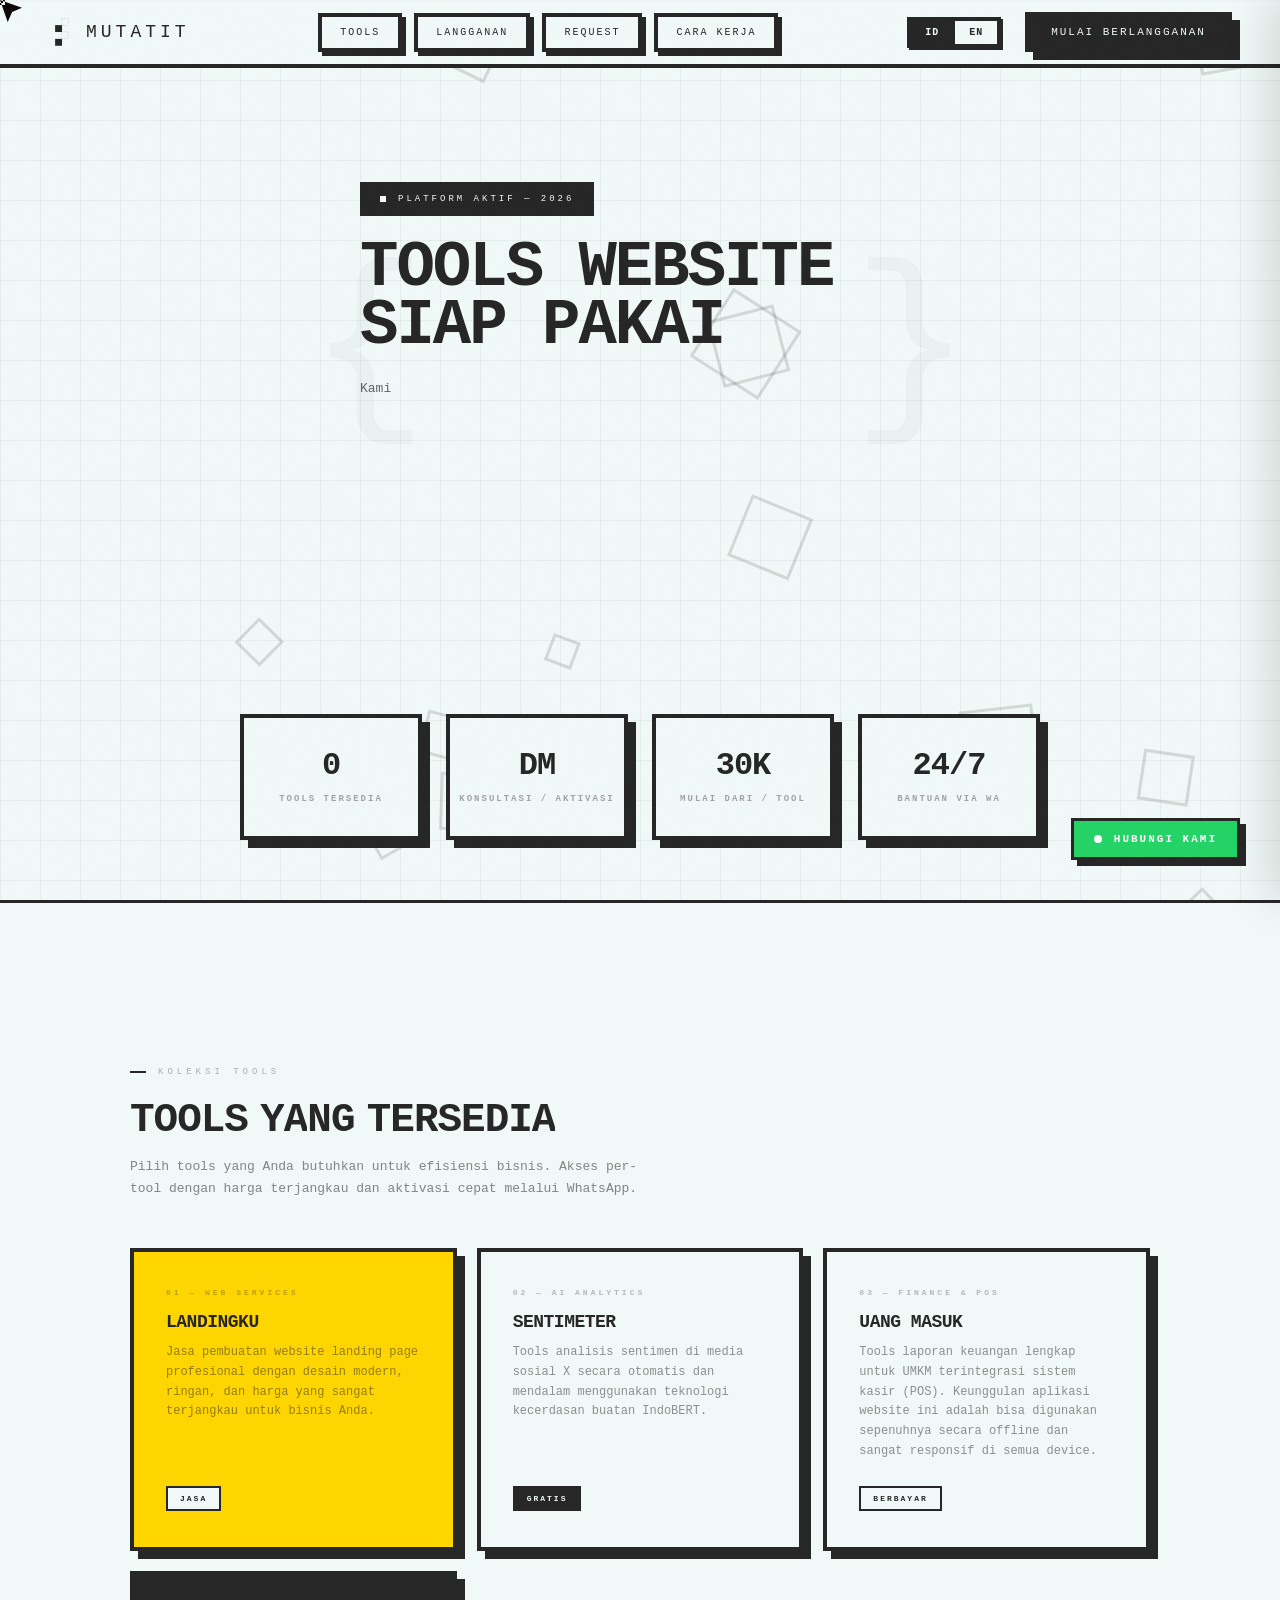
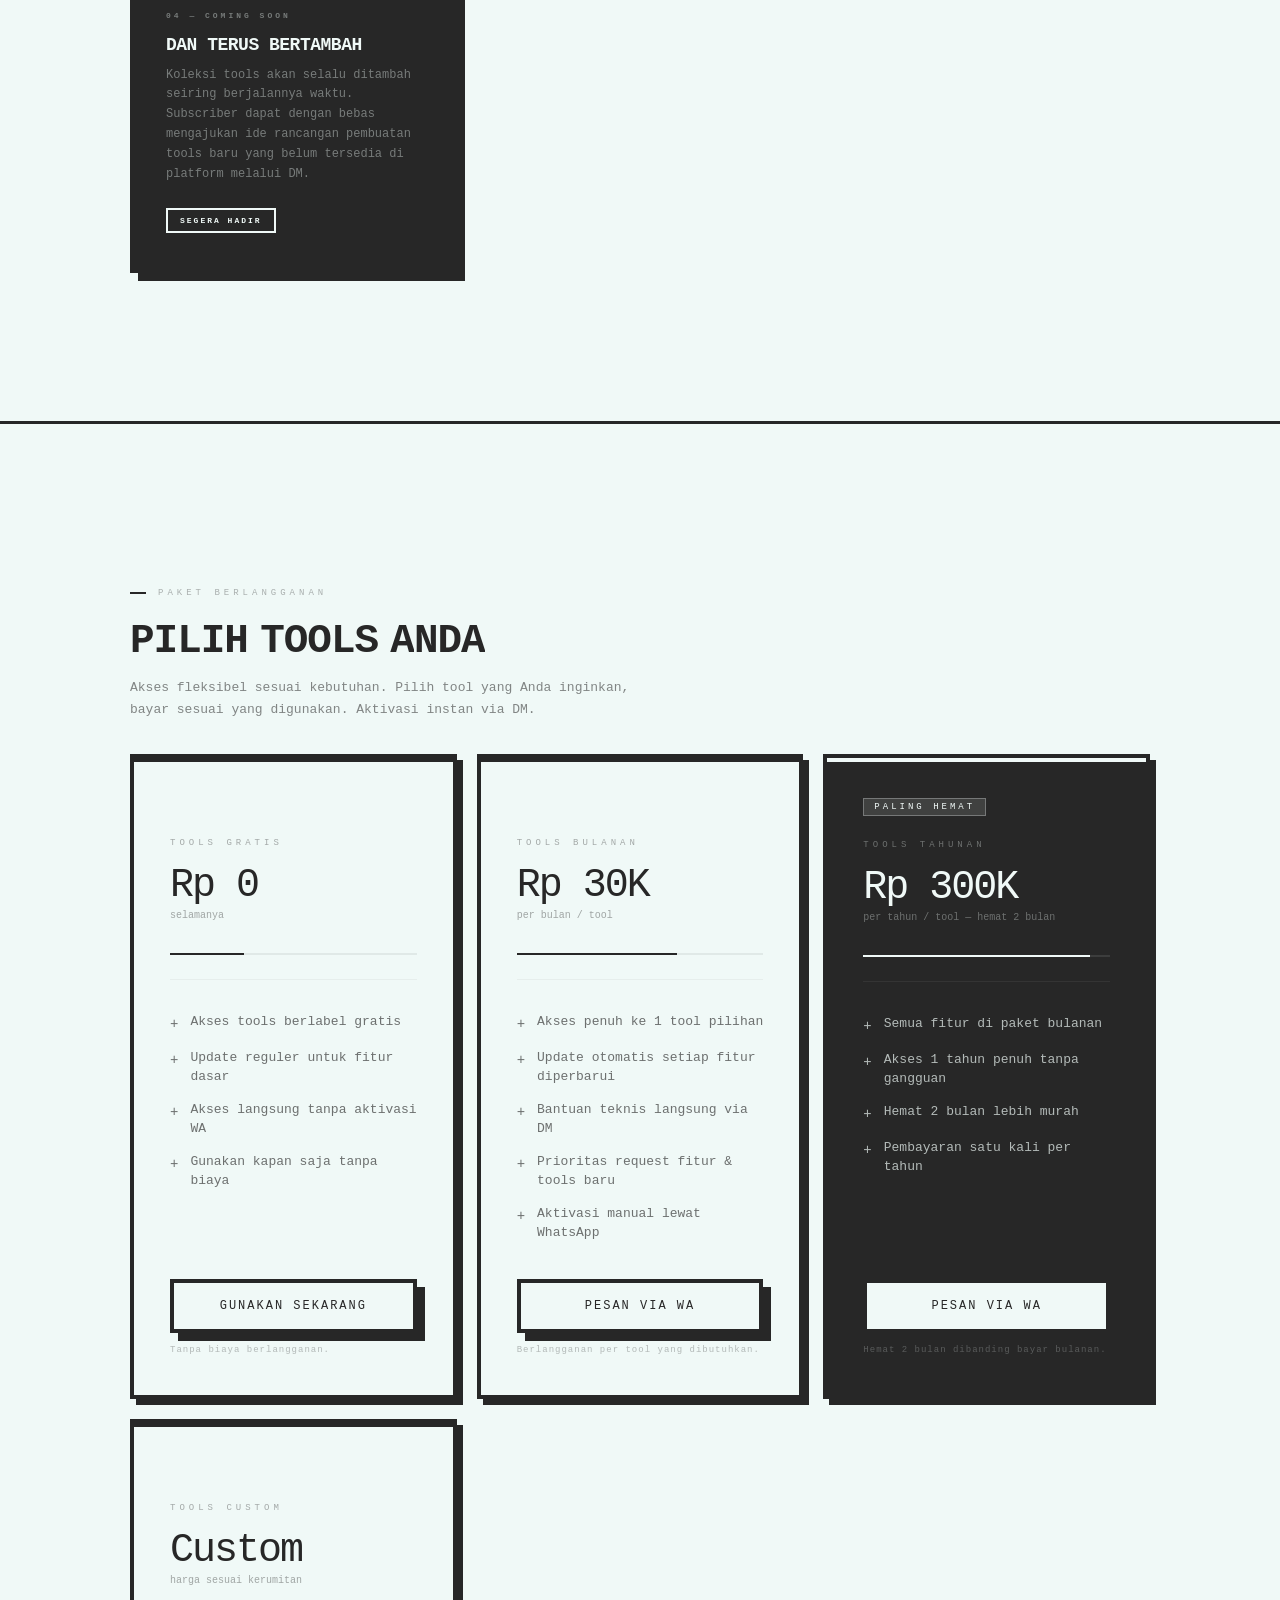
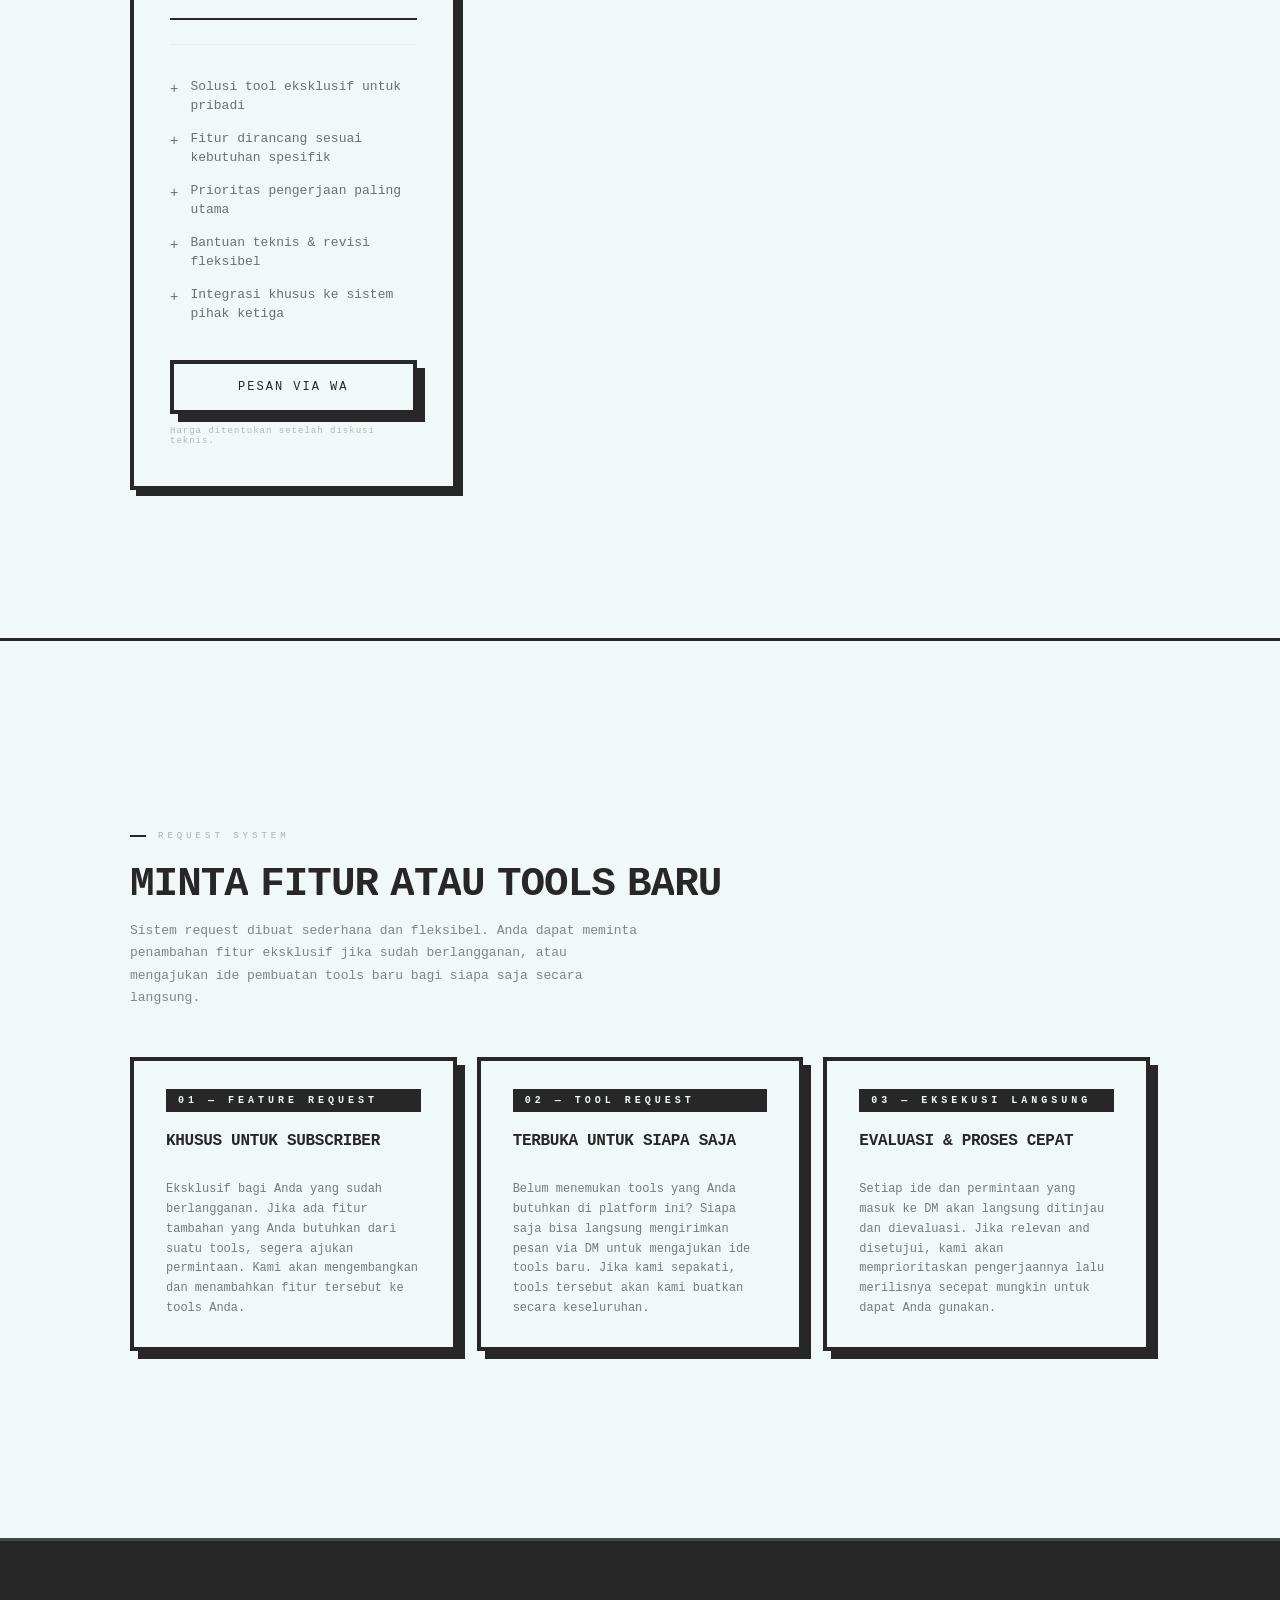
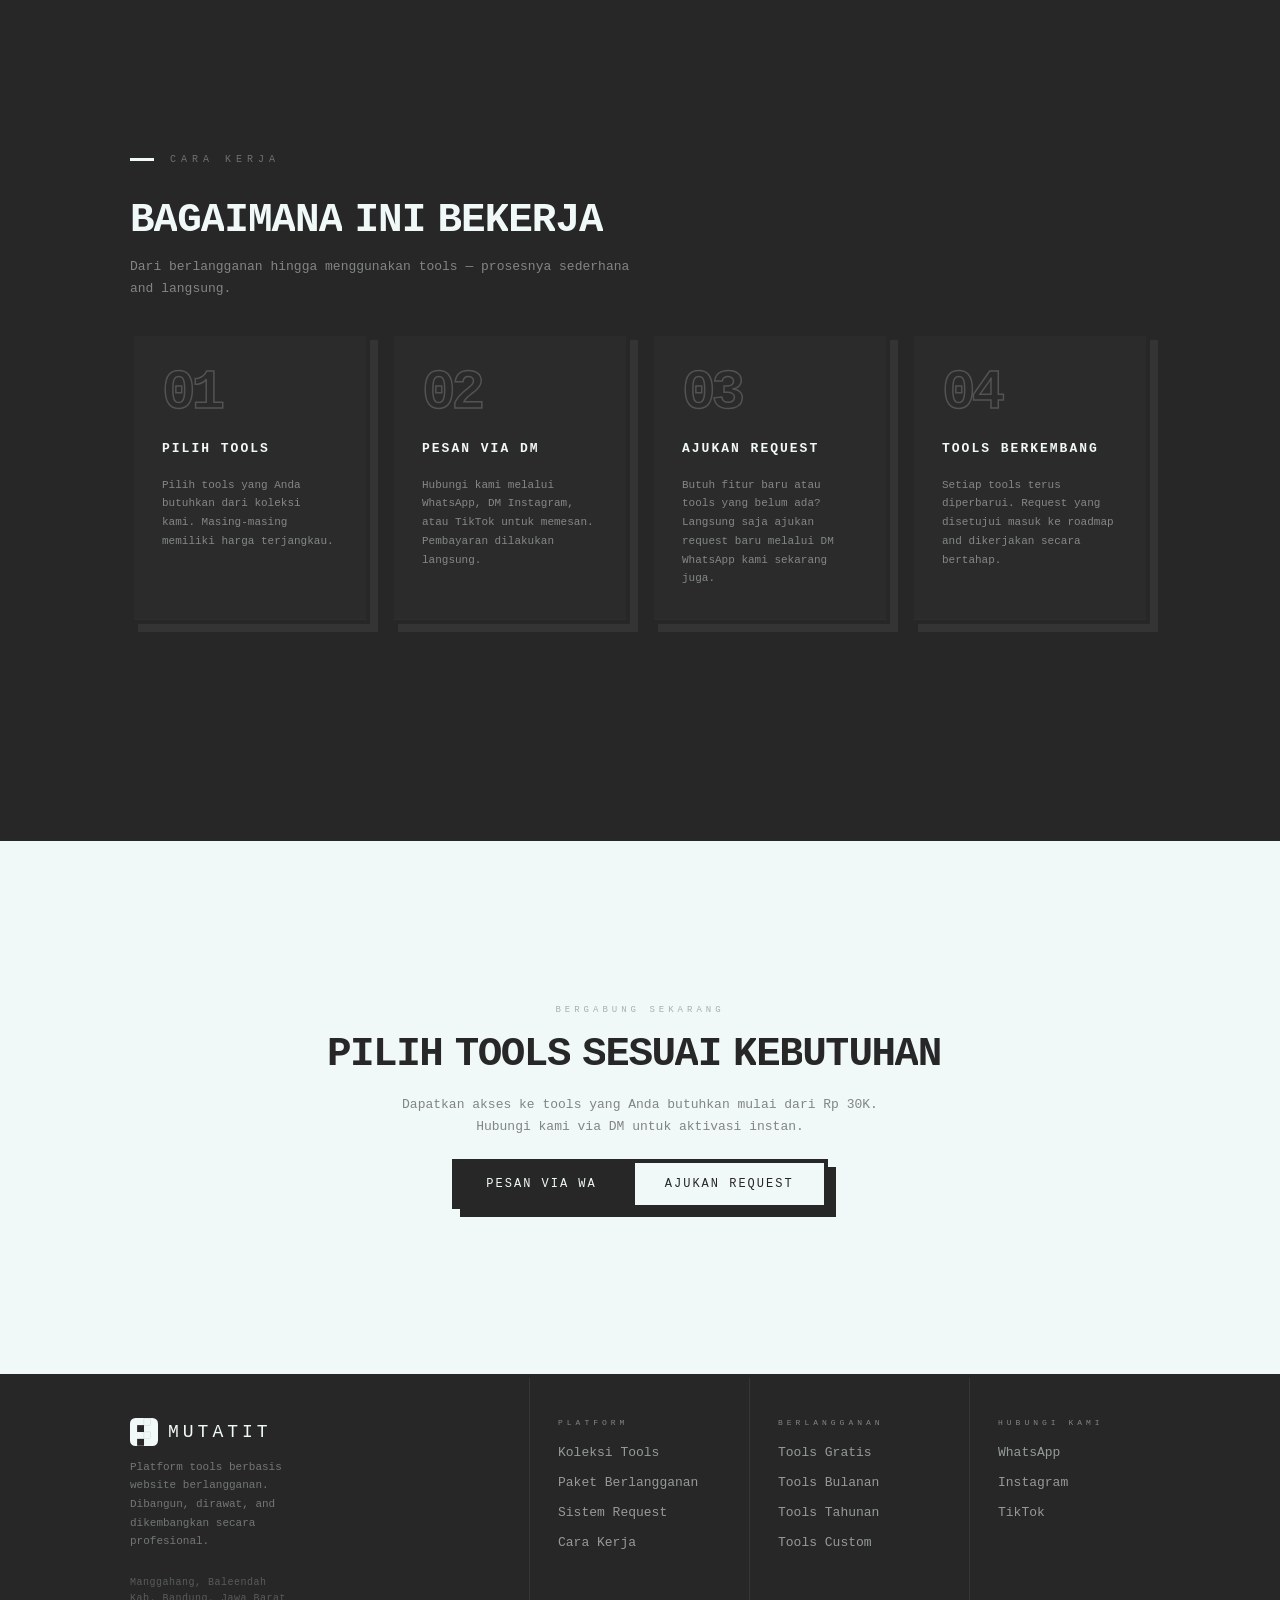
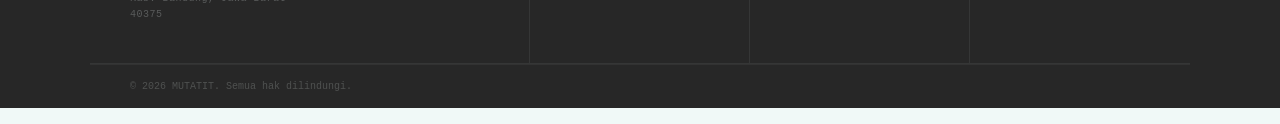
==== commit 3d9a3adc: "up" ====
--- a/index.html
+++ b/index.html
@@ -287,7 +287,25 @@
           <a href="https://wa.me/628977279290" target="_blank" class="sub-btn" data-i18n="sub_btn_wa">Pesan via WA</a>
           <div class="sub-note" data-i18n="sub_note_year">Hemat 2 bulan dibanding bayar bulanan.</div>
         </div>
-      </div>
+        <div class="sub-card">
+          <div class="sub-badge placeholder" data-i18n="sub_promo">PROMO</div>
+          <div class="sub-tier" data-i18n="sub_custom_tier">Tools Custom</div>
+          <div class="sub-price" data-i18n="sub_custom_price">Custom</div>
+          <div class="sub-period" data-i18n="sub_custom_period">harga sesuai kerumitan</div>
+          <div class="sub-bar-wrap">
+            <div class="sub-bar" style="--pct:100%"></div>
+          </div>
+          <ul class="sub-feats">
+            <li class="sub-feat" data-i18n="sub_custom_feat1">Solusi tool eksklusif untuk pribadi</li>
+            <li class="sub-feat" data-i18n="sub_custom_feat2">Fitur dirancang sesuai kebutuhan spesifik</li>
+            <li class="sub-feat" data-i18n="sub_custom_feat3">Prioritas pengerjaan paling utama</li>
+            <li class="sub-feat" data-i18n="sub_custom_feat4">Bantuan teknis & revisi fleksibel</li>
+            <li class="sub-feat" data-i18n="sub_custom_feat5">Integrasi khusus ke sistem pihak ketiga</li>
+          </ul>
+          <a href="https://wa.me/628977279290" target="_blank" class="sub-btn sub-btn-out" data-i18n="sub_btn_wa">Pesan via WA</a>
+          <div class="sub-note" data-i18n="sub_note_custom">Harga ditentukan setelah diskusi teknis.</div>
+        </div>
+    </div>
     </div>
     </div>
   </section>
@@ -430,6 +448,7 @@
           <li><a href="#langganan" data-i18n="sub_free_tier">Tools Gratis</a></li>
           <li><a href="#langganan" data-i18n="sub_month_tier">Tools Bulanan</a></li>
           <li><a href="#langganan" data-i18n="sub_year_tier">Tools Tahunan</a></li>
+          <li><a href="#langganan" data-i18n="sub_custom_tier">Tools Custom</a></li>
         </ul>
       </div>
       <div class="ft-col">
--- a/css/style.min.css
+++ b/css/style.min.css
@@ -1 +1 @@
-:root{--B:#272727;--W:#F0F9F7;--border:4px solid #272727;--sh:8px 8px 0 #272727;--sh-lg:12px 12px 0 #272727;--ease:cubic-bezier(.77,0,.175,1);--bounce:cubic-bezier(.34,1.56,.64,1);--font:'Cascadia Mono','Cascadia Code','Consolas',monospace;}*,*::before,*::after{margin:0;padding:0;box-sizing:border-box;-webkit-tap-highlight-color:transparent;}html{scroll-behavior:smooth;scroll-padding-top:64px;}body{background-color:var(--W);color:var(--B);font-family:var(--font);overflow-x:hidden;}@media (hover:hover){body{cursor:none;}}#gridCanvas{position:fixed;top:0;left:0;width:100%;height:100%;pointer-events:none;z-index:0;}.scanline,nav,section,footer,.cur,.curf,.scroll-prog,.loader{position:relative;z-index:1;}a{color:inherit;text-decoration:none;}@media (hover:hover){a{cursor:none}}@media (hover:hover){button{cursor:none}}::selection{background:var(--B);color:var(--W)}body::after{content:'';position:fixed;inset:0;pointer-events:none;z-index:8000;background-image:url("data:image/svg+xml,%3Csvg xmlns='http://www.w3.org/2000/svg' width='200' height='200'%3E%3Cfilter id='n'%3E%3CfeTurbulence type='fractalNoise' baseFrequency='.85' numOctaves='4' stitchTiles='stitch'/%3E%3C/filter%3E%3Crect width='200' height='200' filter='url(%23n)' opacity='.04'/%3E%3C/svg%3E");opacity:.12;}@keyframes grain{0%{transform:translate(0,0)}10%{transform:translate(-3%,-4%)}20%{transform:translate(3%,2%)}30%{transform:translate(-2%,5%)}40%{transform:translate(4%,-2%)}50%{transform:translate(-1%,3%)}60%{transform:translate(3%,-3%)}70%{transform:translate(-4%,1%)}80%{transform:translate(2%,4%)}90%{transform:translate(-3%,-1%)}100%{transform:translate(1%,2%)}}.scanline{position:fixed;top:0;left:0;width:100%;height:2px;background:rgba(39,39,39,.01);pointer-events:none;z-index:8001;}@keyframes scan{from{top:0}to{top:100%}}.cur{display:none !important;}@media (hover:hover) and (pointer:fine){.cur{display:block !important;width:22px;height:22px;background-image:url("data:image/svg+xml;charset=utf-8,%3Csvg xmlns='http://www.w3.org/2000/svg' width='22' height='22' viewBox='0 0 22 22'%3E%3Cpath fill='white' d='M0 0 L22 7.7 L12.1 12.1 L7.7 22 Z'/%3E%3C/svg%3E");background-size:contain;background-repeat:no-repeat;position:fixed;pointer-events:none;z-index:9999;top:0;left:0;border:none;outline:none;transition:transform .05s;mix-blend-mode:difference;}}.curf{display:none !important;}@media (hover:hover) and (pointer:fine){.curf{display:block !important;width:10px;height:10px;border:2.5px solid #fff;background:transparent;position:fixed;pointer-events:none;z-index:9998;top:0;left:0;transition:width .22s var(--bounce),height .22s var(--bounce),background .2s,border-color .2s;mix-blend-mode:difference;}}.curf.hov{width:44px;height:44px;background:rgba(255,255,255,.1);border-color:#fff;}.curf.click{width:20px;height:20px;background:#fff;}.cursor-trail{position:fixed;width:5px;height:5px;background:var(--B);border-radius:50%;pointer-events:none;z-index:9990;top:0;left:0;opacity:0;animation:trail-fade .6s ease forwards;}@keyframes trail-fade{0%{opacity:.35;transform:scale(1)}100%{opacity:0;transform:scale(0)}}.exp-particle{position:fixed;width:4px;height:4px;background:var(--B);pointer-events:none;z-index:9995;border-radius:50%;animation:exp-fly .5s ease-out forwards;}@keyframes exp-fly{0%{transform:translate(0,0) scale(1);opacity:1}100%{transform:translate(var(--tx),var(--ty)) scale(0);opacity:0}}*{scrollbar-width:thin;scrollbar-color:var(--B) var(--W);}::-webkit-scrollbar{width:14px;height:14px;display:block;}::-webkit-scrollbar-track{background:var(--W);border-left:var(--border);}::-webkit-scrollbar-thumb{background:var(--B);border:3px solid var(--W);outline:var(--border);transition:background .2s;}::-webkit-scrollbar-thumb:hover{background:#444;}.scroll-prog{position:fixed;top:0;left:0;height:4px;background:var(--B);z-index:1100;width:0;transition:width .08s linear;}.loader{position:fixed;inset:0;background:var(--B);z-index:10000;display:flex;flex-direction:column;align-items:center;justify-content:center;overflow:hidden;}.ld-vl{position:absolute;top:0;bottom:0;width:1px;background:rgba(240,249,247,.06);transform:scaleY(0);transform-origin:top;animation:vlin 1s var(--ease) forwards;}.ld-hl{position:absolute;left:0;right:0;height:1px;background:rgba(240,249,247,.06);transform:scaleX(0);transform-origin:left;animation:hlin 1s .15s var(--ease) forwards;}@keyframes vlin{to{transform:scaleY(1)}}@keyframes hlin{to{transform:scaleX(1)}}.ld-center{position:relative;z-index:1;display:flex;flex-direction:column;align-items:center;gap:16px;}.ld-num{font-family:var(--font);font-size:clamp(80px,14vw,152px);color:var(--W);line-height:1;letter-spacing:-4px;clip-path:inset(0 100% 0 0);animation:clipIn .7s .25s var(--ease) forwards;}@keyframes clipIn{to{clip-path:inset(0 0% 0 0)}}.ld-sub{font-family:var(--font);font-size:10px;letter-spacing:5px;text-transform:uppercase;color:rgba(240,249,247,.28);opacity:0;animation:fadeup .5s .5s both;}@keyframes fadeup{from{opacity:0;transform:translateY(8px)}to{opacity:1;transform:none}}.ld-bar{width:180px;height:2px;background:rgba(240,249,247,.1);overflow:hidden;opacity:0;animation:fadeup .4s .4s both;}.ld-fill{width:0;height:100%;background:var(--W);transition:width .06s linear}.ld-corner{position:absolute;font-family:var(--font);font-size:9px;letter-spacing:2px;color:rgba(240,249,247,.18);opacity:0;animation:fadeup .5s .6s both;}.ld-corner.tl{top:24px;left:24px}.ld-corner.tr{top:24px;right:24px;text-align:right}.ld-corner.bl{bottom:24px;left:24px}.ld-corner.br{bottom:24px;right:24px;text-align:right}.ld-scan{position:absolute;inset:0;pointer-events:none;background:repeating-linear-gradient(0deg,transparent,transparent 3px,rgba(240,249,247,.015) 3px,rgba(240,249,247,.015) 4px);animation:ld-scan-move 4s linear infinite;}@keyframes ld-scan-move{from{background-position:0 0}to{background-position:0 100px}}.loader.out{animation:ldout .7s var(--ease) forwards}@keyframes ldout{to{transform:translateY(-100%)}}.nav{position:fixed;top:0;left:0;right:0;z-index:1000;background:var(--W);border-bottom:var(--border);transform:translateY(-100%);transition:transform .6s var(--ease);}.nav.show{transform:none}.nav-in{max-width:1440px;margin:0 auto;padding:0 48px;height:64px;display:flex;align-items:center;justify-content:space-between;}.nav-logo{font-family:var(--font);font-size:18px;letter-spacing:4px;display:flex;align-items:center;gap:10px;}.nav-blink{width:8px;height:8px;background:var(--B);animation:blk 1.4s step-end infinite;}@keyframes blk{0%,100%{opacity:1}50%{opacity:0}}.nav-links{list-style:none;display:flex;gap:12px;align-items:center;}.nav-links a{font-family:var(--font);font-size:10px;letter-spacing:2px;text-transform:uppercase;padding:10px 18px;display:flex;align-items:center;color:var(--B);border:var(--border);background:var(--W);box-shadow:4px 4px 0 var(--B);transition:transform .15s,box-shadow .15s,background .2s;}.nav-links a:hover{transform:translate(-3px,-3px);box-shadow:7px 7px 0 var(--B);background:var(--W);}.nav-links a:active{transform:translate(0,0);box-shadow:2px 2px 0 var(--B);}.nav-cta{font-family:var(--font);font-size:11px;letter-spacing:2px;text-transform:uppercase;background:var(--B);color:var(--W);border:var(--border);padding:10px 22px;box-shadow:var(--sh);transition:box-shadow .15s,transform .15s;display:inline-block;}.nav-cta:hover{box-shadow:none;transform:translate(6px,6px)}.nav-right{display:flex;align-items:center;gap:24px;}.lang-switcher{display:flex;border:var(--border);background:var(--W);box-shadow:2px 2px 0 var(--B);overflow:hidden;}.lang-btn{padding:6px 14px;font-family:var(--font);font-size:10px;font-weight:700;color:var(--B);background:transparent;border:none;cursor:pointer;transition:background .2s,color .2s;letter-spacing:1px;}.lang-btn:not(:last-child){border-right:2px solid var(--B);}.lang-btn.active{background:var(--B);color:var(--W);}.lang-btn:hover:not(.active){background:rgba(39,39,39,.05);}.btn{font-family:var(--font);font-size:12px;letter-spacing:2px;text-transform:uppercase;border:var(--border);padding:14px 30px;display:inline-block;transition:box-shadow .15s,transform .15s;position:relative;overflow:hidden;}.btn-inner{position:relative;z-index:1;display:block;transition:transform .3s var(--ease);}.btn::before{content:'';position:absolute;inset:0;transform:translateY(101%);transition:transform .35s var(--ease);z-index:0;}.btn:hover::before{transform:none}.btn-d{background:var(--B);color:var(--W);box-shadow:var(--sh)}.btn-d::before{background:rgba(240,249,247,.1)}.btn-d:hover{box-shadow:none;transform:translate(6px,6px)}.btn-l{background:var(--W);color:var(--B);box-shadow:var(--sh)}.btn-l::before{background:var(--B)}.btn-l:hover{box-shadow:none;transform:translate(6px,6px)}.btn-l:hover .btn-inner{color:var(--W)}.hero{min-height:100vh;padding-top:64px;display:grid;grid-template-rows:1fr;position:relative;}.hero-corners span{position:absolute;width:18px;height:18px;pointer-events:none;z-index:2;animation:cpop .5s var(--bounce) 2s both;}.hero-corners span:nth-child(1){top:70px;left:0;border-top:var(--border);border-left:var(--border)}.hero-corners span:nth-child(2){top:70px;right:0;border-top:var(--border);border-right:var(--border)}.hero-corners span:nth-child(3){bottom:0;left:0;border-bottom:var(--border);border-left:var(--border)}.hero-corners span:nth-child(4){bottom:0;right:0;border-bottom:var(--border);border-right:var(--border)}@keyframes cpop{from{opacity:0;transform:scale(0)}to{opacity:1;transform:none}}.hero-particles{position:absolute;inset:0;top:64px;pointer-events:none;overflow:hidden}.particle{position:absolute;width:3px;height:3px;background:var(--B);border-radius:50%;opacity:0;animation:particle-float var(--dur,8s) var(--delay,0s) ease-in-out infinite;}@keyframes particle-float{0%{transform:translateY(0) translateX(0);opacity:0}10%{opacity:.15}50%{transform:translateY(-60px) translateX(var(--dx,20px));opacity:.1}90%{opacity:.08}100%{transform:translateY(-120px) translateX(var(--dx2,10px));opacity:0}}.hero-mq{border-bottom:var(--border);overflow:hidden;white-space:nowrap;padding:10px 0;background:var(--B);transform:scaleX(0);transform-origin:left;animation:scaleIn .6s .1s var(--ease) forwards;}@keyframes scaleIn{to{transform:scaleX(1)}}.mq-track{display:inline-flex;animation:tk 20s linear infinite}.mq-item{display:inline-flex;align-items:center;gap:20px;padding:0 24px;font-family:var(--font);font-size:11px;letter-spacing:3px;text-transform:uppercase;color:var(--W);}.mq-sep{display:inline-block;margin:0 10px;}.mq-sep::before{content:'—';opacity:.4;}.hero-body{display:grid;grid-template-columns:1fr;justify-items:center;align-items:center;text-align:center;}.hero-l{padding:48px 60px;display:flex;flex-direction:column;justify-content:center;gap:24px;position:relative;width:fit-content;max-width:880px;transform:translateY(-40px);}.hero-bracket{position:absolute;font-family:var(--font);font-size:200px;color:rgba(39,39,39,.03);pointer-events:none;line-height:1;animation:bracket-breathe 5s ease-in-out infinite;user-select:none;}.hero-bracket.br-l{left:8px;top:50%;transform:translateY(-50%)}.hero-bracket.br-r{right:8px;top:50%;transform:translateY(-50%);animation-delay:-2.5s}@keyframes bracket-breathe{0%,100%{opacity:.03;transform:translateY(-50%) scale(1)}50%{opacity:.06;transform:translateY(-50%) scale(1.02)}}.hero-tag{display:inline-flex;align-items:center;gap:12px;border:var(--border);background:var(--B);color:var(--W);padding:8px 16px;width:fit-content;font-family:var(--font);font-size:9px;letter-spacing:3px;text-transform:uppercase;clip-path:inset(0 100% 0 0);animation:clipIn .5s 1.8s var(--ease) forwards;}.tag-dot{width:6px;height:6px;background:var(--W);animation:blk 1.4s step-end infinite}.hero-h1{font-family:var(--font);font-size:clamp(32px,5vw,72px);line-height:.9;letter-spacing:-2px;font-weight:900;text-transform:uppercase;text-align:left;}.hl{overflow:hidden;display:block}.hl-i{display:block;transform:translateY(110%);transition:transform 1s var(--ease)}.hl-i.in{transform:none}.glitch{position:relative;display:inline-block}.glitch::before,.glitch::after{content:attr(data-t);position:absolute;top:0;left:0;width:100%;height:100%;pointer-events:none;}.glitch::before{clip-path:polygon(0 0,100% 0,100% 38%,0 38%);animation:gb 6s infinite;}.glitch::after{clip-path:polygon(0 62%,100% 62%,100% 100%,0 100%);animation:ga 6s infinite;}@keyframes gb{0%,88%,100%{transform:none;opacity:0}89%{transform:translate(-4px,0);opacity:.7}91%{transform:translate(4px,0);opacity:.7}93%{transform:none;opacity:0}}@keyframes ga{0%,88%,100%{transform:none;opacity:0}90%{transform:translate(5px,0);opacity:.5}92%{transform:translate(-3px,0);opacity:.5}94%{transform:none;opacity:0}}.hero-desc{font-family:var(--font);font-size:13px;line-height:1.6;color:rgba(39,39,39,.7);max-width:560px;font-weight:400;opacity:0;transition:opacity .6s;text-align:left;}.hero-desc.in{opacity:1}.hero-btns{display:flex;gap:0;opacity:0;transform:translateY(20px);transition:opacity .6s,transform .6s;}.hero-btns.in{opacity:1;transform:none}.hero-r{display:grid;grid-template-rows:1fr auto}.hero-r-top{padding:48px 40px;border-bottom:var(--border);display:flex;flex-direction:column;justify-content:space-between;gap:24px;opacity:0;transform:translateX(32px);transition:opacity .7s .4s var(--ease),transform .7s .4s var(--ease);}.hero-r-top.in{opacity:1;transform:none}.r-lbl{font-family:var(--font);font-size:9px;letter-spacing:3px;text-transform:uppercase;color:rgba(39,39,39,.35);margin-bottom:8px;}.r-big{font-family:var(--font);font-size:38px;line-height:1;letter-spacing:-1px;}.r-dot-row{display:flex;align-items:center;gap:10px;font-family:var(--font);font-size:10px;letter-spacing:2px;text-transform:uppercase;}.r-dot{width:8px;height:8px;background:var(--B);animation:pulse 1.6s ease-in-out infinite}@keyframes pulse{0%,100%{transform:scale(1);opacity:1}50%{transform:scale(.4);opacity:.3}}.r-rows{display:flex;flex-direction:column}.r-row{display:flex;justify-content:space-between;align-items:center;padding:11px 0;border-top:2px solid rgba(39,39,39,.07);font-family:var(--font);font-size:13px;opacity:0;transform:translateX(14px);transition:opacity .4s,transform .4s;}.r-row:last-child{border-bottom:2px solid rgba(39,39,39,.07)}.r-key{font-family:var(--font);font-size:10px;letter-spacing:1px;color:rgba(39,39,39,.4)}.r-val{font-family:var(--font);font-size:12px;letter-spacing:1px}.hero-r-bot{padding:28px 40px;background:var(--B);color:var(--W);opacity:0;transform:translateX(32px);transition:opacity .7s .55s var(--ease),transform .7s .55s var(--ease);}.hero-r-bot.in{opacity:1;transform:none}.r-bot-name{font-family:var(--font);font-size:16px;letter-spacing:2px;margin-bottom:6px}.r-bot-note{font-family:var(--font);font-size:9px;line-height:1.8;color:rgba(240,249,247,.35);letter-spacing:1px}.hero{position:relative;overflow:hidden;}.stat-bar{display:grid;grid-template-columns:repeat(4,1fr);gap:24px;padding:0 40px 60px;background:transparent;width:100%;max-width:880px;margin:0 auto;position:relative;z-index:10;transform:translateY(0);}.stat-col{padding:32px 24px;border:var(--border);background:var(--W);box-shadow:8px 8px 0 var(--B);opacity:0;transform:translateY(16px);transition:opacity .5s,transform .3s var(--bounce),box-shadow .3s var(--bounce);position:relative;overflow:hidden;display:flex;flex-direction:column;align-items:center;text-align:center;}.stat-col:hover{transform:translate(-4px,-4px);box-shadow:12px 12px 0 var(--B);}.stat-col.in{opacity:1;transform:none}.stat-col::before{content:'';position:absolute;bottom:0;left:0;right:0;height:0;background:var(--B);transition:height .35s var(--ease);z-index:0;}.stat-col:hover::before{height:100%}.stat-col>*{position:relative;z-index:1;transition:color .35s}.stat-col:hover .stat-n,.stat-col:hover .stat-l{color:var(--W)}.stat-n{font-family:var(--font);font-size:34px;line-height:1;letter-spacing:-1px}.stat-l{font-family:var(--font);font-size:9px;letter-spacing:1.5px;text-transform:uppercase;color:rgba(39,39,39,.4);margin-top:4px;white-space:nowrap;min-height:auto;}.ticker{overflow:hidden;white-space:nowrap;padding:13px 0;}.ticker.dk{background:var(--B)}.ticker.lt{background:var(--W)}.tk-track{display:inline-flex;animation:tk 36s linear infinite}.tk-track.rev{animation:tkr 28s linear infinite}@keyframes tk{from{transform:none}to{transform:translateX(-50%)}}@keyframes tkr{from{transform:translateX(-50%)}to{transform:none}}.tk-item{display:inline-flex;align-items:center;gap:28px;padding:0 28px;font-family:var(--font);font-weight:700;font-size:12px;letter-spacing:4px;text-transform:uppercase;}.ticker.dk .tk-item{color:var(--W)}.ticker.lt .tk-item{color:var(--B)}.tk-sep{display:inline-block;margin:0 12px;}.tk-sep::before{content:'—';opacity:.2;}.ticker:hover .tk-track{animation-play-state:paused}.s-head,.how-head{padding:64px 40px 32px;display:flex;flex-direction:column;gap:14px;align-items:flex-start;text-align:left;max-width:1100px;margin:0 auto;}.s-tag{font-family:var(--font);font-size:9px;letter-spacing:4px;text-transform:uppercase;color:rgba(39,39,39,.35);margin-bottom:8px;display:flex;align-items:center;gap:12px;}.s-tag::before{content:'';width:16px;height:2px;background:var(--B);display:block}.s-title{font-family:var(--font);font-size:clamp(22px,3.2vw,44px);line-height:1.05;letter-spacing:-1px;font-weight:900;text-transform:uppercase;white-space:nowrap;}.s-desc{font-family:var(--font);font-size:13px;line-height:1.7;color:rgba(39,39,39,.55);max-width:520px;font-weight:400}.rv{opacity:0;transform:translateY(32px);transition:opacity .7s var(--ease),transform .7s var(--ease)}.rv.in{opacity:1;transform:none}.cta{min-height:60vh;display:flex;flex-direction:column;justify-content:center;position:relative;overflow:hidden;}@keyframes cta-border-pulse{0%,100%{box-shadow:inset 0 0 0 0 rgba(39,39,39,.1)}50%{box-shadow:inset 0 0 0 6px rgba(39,39,39,.06)}}.rv-l{opacity:0;transform:translateX(-32px);transition:opacity .7s var(--ease),transform .7s var(--ease)}.rv-l.in{opacity:1;transform:none}.rv-r{opacity:0;transform:translateX(32px);transition:opacity .7s var(--ease),transform .7s var(--ease)}.rv-r.in{opacity:1;transform:none}.rv-clip{clip-path:inset(0 100% 0 0);transition:clip-path .9s var(--ease);}.rv-clip.in{clip-path:inset(0 0% 0 0)}.split-letter{overflow:hidden;display:inline-block}.split-letter .char{display:inline-block;transform:translateY(110%);transition:transform .6s var(--ease);}.split-letter .char.in{transform:none}.tools{min-height:100vh;display:flex;flex-direction:column;justify-content:center;padding:100px 0;border-top:3px solid var(--B);}.tools-grid{display:grid;grid-template-columns:repeat(3,1fr);gap:20px;max-width:1100px;margin:0 auto;padding:16px 40px 48px;}.tool-card{border:var(--border);background:var(--W);box-shadow:8px 8px 0 var(--B);padding:36px 32px;position:relative;overflow:hidden;opacity:0;transform:translateY(32px);transition:transform .3s var(--bounce),box-shadow .3s var(--bounce),opacity .6s var(--ease);display:flex;flex-direction:column;justify-content:space-between;min-height:300px;}.tool-card:hover{transform:translate(-3px,-3px);box-shadow:12px 12px 0 var(--B);}.tool-card.in{opacity:1;transform:none}.tc-fill{position:absolute;inset:0;background:var(--W);transform:scaleY(0);transform-origin:bottom;transition:transform .42s var(--ease);z-index:0;}.tool-card:hover .tc-fill{transform:scaleY(1)}.tool-card>*:not(.tc-fill){position:relative;z-index:5}.tool-card::before{content:'';position:absolute;inset:0;pointer-events:none;z-index:2;box-shadow:inset 0 0 0 0 var(--W);transition:box-shadow .3s;}.tool-card:hover::before{box-shadow:inset 0 0 0 3px var(--B)}.tc-num{font-family:var(--font);font-size:8px;letter-spacing:3px;margin-bottom:16px;color:rgba(39,39,39,.3);font-weight:700;}.tc-name{font-family:var(--font);font-size:18px;line-height:1.1;font-weight:900;margin-bottom:10px;letter-spacing:-0.5px;}.tc-desc{font-family:var(--font);font-size:12px;line-height:1.65;color:rgba(39,39,39,.5);margin-bottom:auto;font-weight:400;}.tc-tag{display:inline-flex;font-family:var(--font);font-size:8px;letter-spacing:2px;text-transform:uppercase;padding:6px 12px;background:var(--W);border:2px solid var(--B);color:var(--B);font-weight:800;width:fit-content;margin-top:24px;}.tc-tag.free{background:var(--B);color:var(--W);}.tool-card.inv{background:var(--B);color:var(--W)}.tool-card.yel{background:#FFD500;color:var(--B)}.tool-card.dark{background:var(--B);color:var(--W);box-shadow:8px 8px 0 rgba(39,39,39,.3);}.sub-card.feat{background:var(--B);color:var(--W);}.sub-card.feat .sub-price{color:var(--W);}.sub-card.feat .sub-note{color:rgba(240,249,247,.35);}.sub-card.feat .sub-feat li{color:rgba(240,249,247,.8);}.tool-card.dark .tc-num,.tool-card.dark .tc-desc,.tool-card.inv .tc-num,.tool-card.inv .tc-desc{color:rgba(240,249,247,.4);}.tool-card.dark .tc-name,.tool-card.inv .tc-name{color:var(--W);}.tool-card.dark .tc-tag,.tool-card.inv .tc-tag{border-color:var(--W);background:transparent;color:var(--W);}.tool-card:hover .tc-num{color:rgba(39,39,39,.4) !important;}.tool-card:hover .tc-desc{color:rgba(39,39,39,.6) !important;}.tool-card:hover .tc-name{color:var(--B) !important;}.tool-card:hover .tc-tag{border-color:var(--B) !important;background:transparent !important;color:var(--B) !important;}.sub{min-height:100vh;display:flex;flex-direction:column;justify-content:center;padding:100px 0;border-top:3px solid var(--B);}.sub-grid{max-width:1100px;margin:0 auto;display:grid;grid-template-columns:repeat(3,1fr);gap:20px;padding:0 40px 48px;}.sub-card{padding:40px 36px;border:var(--border);background:var(--W);box-shadow:6px 6px 0 var(--B);position:relative;overflow:hidden;opacity:0;transform:translateY(32px);transition:transform .3s var(--bounce),box-shadow .3s var(--bounce),opacity .6s var(--ease);display:flex;flex-direction:column;height:100%;}.sub-card:hover{transform:translate(-4px,-4px);box-shadow:14px 14px 0 var(--B);}.sub-card.in{opacity:1;transform:none}.sub-card::before{content:'';position:absolute;top:0;left:0;right:0;height:4px;background:var(--B);transform:scaleX(0);transform-origin:left;transition:transform .6s .15s var(--ease);}.sub-card.in::before{transform:scaleX(1)}.sub-card:not(:hover){transition:opacity .6s,transform .6s var(--ease),box-shadow .2s}.sub-card:hover{transform:translate(-5px,-5px) !important;box-shadow:var(--sh-lg)}.stat-col{padding:32px;border:var(--border);transition:transform .3s var(--ease),box-shadow .3s var(--ease);}.stat-col:hover{transform:translateY(-5px);box-shadow:var(--sh-lg);}.stat-n{font-family:var(--font);font-size:32px;line-height:1;font-weight:900;letter-spacing:-1px;margin-bottom:8px;}.stat-l{font-family:var(--font);font-size:9px;letter-spacing:2px;text-transform:uppercase;color:rgba(39,39,39,.4);font-weight:700;}.sub-btn{margin-top:auto;}.sub-card.feat::before{background:var(--W)}.sub-badge{display:inline-block;align-self:flex-start;background:var(--W);color:var(--B);font-family:var(--font);font-size:9px;letter-spacing:3px;text-transform:uppercase;padding:3px 10px;margin-bottom:24px;animation:badgepop 2s ease-in-out infinite;}.sub-badge.placeholder{opacity:0;pointer-events:none;visibility:hidden;animation:none;margin-bottom:24px;}@keyframes badgepop{0%,100%{transform:none}50%{transform:scale(1.05)}}.sub-card.feat .sub-badge{background:rgba(240,249,247,.12);color:var(--W);border:1px solid rgba(240,249,247,.3)}.sub-tier{font-family:var(--font);font-size:9px;letter-spacing:4px;text-transform:uppercase;color:rgba(39,39,39,.38);margin-bottom:18px;}.sub-card.feat .sub-tier{color:rgba(240,249,247,.35)}.sub-price{font-family:var(--font);font-size:40px;line-height:1;letter-spacing:-2px;margin-bottom:4px}.sub-period{font-family:var(--font);font-size:10px;color:rgba(39,39,39,.4);margin-bottom:20px}.sub-card.feat .sub-period{color:rgba(240,249,247,.35)}.sub-div{height:3px;background:rgba(39,39,39,.08);margin-bottom:28px}.sub-card.feat .sub-div{background:rgba(240,249,247,.1)}.sub-feats{list-style:none;display:flex;flex-direction:column;gap:13px;margin-bottom:36px;flex-grow:1;border-top:1px solid rgba(39,39,39,.05);padding-top:32px;}.sub-card.feat .sub-feats{border-top-color:rgba(240,249,247,.06);}.sub-feat{font-family:var(--font);font-size:13px;line-height:1.5;color:rgba(39,39,39,.65);display:flex;align-items:flex-start;gap:12px;font-weight:400;opacity:0;transform:translateX(-12px);transition:opacity .4s,transform .4s var(--ease);}.sub-card.in .sub-feat:nth-child(1){opacity:1;transform:none;transition-delay:.1s}.sub-card.in .sub-feat:nth-child(2){opacity:1;transform:none;transition-delay:.2s}.sub-card.in .sub-feat:nth-child(3){opacity:1;transform:none;transition-delay:.3s}.sub-card.in .sub-feat:nth-child(4){opacity:1;transform:none;transition-delay:.4s}.sub-card.feat .sub-feat{color:rgba(240,249,247,.7)}.sub-feat::before{content:'+';font-family:var(--font);font-size:14px;flex-shrink:0;margin-top:2px}.sub-btn{display:block;width:100%;font-family:var(--font);font-size:12px;letter-spacing:2px;text-transform:uppercase;text-align:center;padding:16px;border:var(--border);background:var(--B);color:var(--W);box-shadow:var(--sh);transition:box-shadow .15s,transform .15s;position:relative;overflow:hidden;}.sub-btn:hover{box-shadow:none;transform:translate(6px,6px)}.sub-card.feat .sub-btn{background:var(--W);color:var(--B)}.sub-btn-out{background:var(--W);color:var(--B)}.sub-note{font-family:var(--font);font-size:9px;letter-spacing:1px;color:rgba(39,39,39,.3);margin-top:12px}.sub-card.feat .sub-note{color:rgba(240,249,247,.25)}@keyframes rip{0%{transform:scale(0);opacity:.6}100%{transform:scale(20);opacity:0}}.req{min-height:100vh;display:flex;flex-direction:column;justify-content:center;padding:100px 0;border-top:3px solid var(--B);}.req-grid{display:grid;grid-template-columns:repeat(3,1fr);gap:20px;max-width:1100px;margin:0 auto;padding:16px 40px 60px;}.req-bg{position:absolute;bottom:-40px;right:-20px;font-family:var(--font);font-size:280px;line-height:.8;color:rgba(39,39,39,.03);pointer-events:none;letter-spacing:-20px;font-weight:900;animation:bgfloat 10s ease-in-out infinite;}@keyframes bgfloat{0%,100%{transform:translate(0,0) rotate(-2deg);}50%{transform:translate(-20px,-20px) rotate(2deg);}}.req-desc{font-family:var(--font);font-size:16px;line-height:1.8;color:rgba(39,39,39,.6);max-width:600px;font-weight:400;}.req-item{padding:28px 32px;border:var(--border);background:var(--W);box-shadow:var(--sh);opacity:0;transform:translateY(40px);transition:transform .3s var(--bounce),box-shadow .3s var(--bounce),opacity .6s var(--ease);position:relative;display:flex;flex-direction:column;height:100%;}.req-item:hover{transform:translate(-8px,-8px);box-shadow:16px 16px 0 var(--B);background:#fff;}.req-item.in{opacity:1;transform:none;}.req-n{font-family:var(--font);font-size:10px;letter-spacing:4px;color:var(--W);background:var(--B);padding:6px 12px;display:inline-block;margin-bottom:20px;text-transform:uppercase;font-weight:700;}.req-title{font-family:var(--font);font-size:16px;line-height:1.2;letter-spacing:-.3px;margin-bottom:10px;font-weight:800;text-transform:uppercase;min-height:2.4em;}.req-text{font-family:var(--font);font-size:12px;line-height:1.65;color:rgba(39,39,39,.6);font-weight:400;}@media(max-width:1100px){.req-grid{grid-template-columns:repeat(2,1fr);padding:20px 40px 60px;}}@media(max-width:768px){.req-grid{grid-template-columns:1fr;padding:20px 24px 60px;}.req-item{padding:32px 24px;}}.how{min-height:100vh;display:flex;flex-direction:column;justify-content:center;padding:100px 0;background:var(--B);color:var(--W);border-top:3px solid rgba(240,249,247,.15);}.s-in,.how-in{max-width:1100px;margin:0 auto}.how-tag{font-family:var(--font);font-size:10px;letter-spacing:5px;text-transform:uppercase;color:rgba(240,249,247,.35);margin-bottom:20px;display:flex;align-items:center;gap:16px;}.how-tag::before{content:'';width:24px;height:3px;background:var(--W);display:block}.how-title{font-family:var(--font);font-size:clamp(22px,3.2vw,44px);line-height:1.05;letter-spacing:-1px;font-weight:900;text-transform:uppercase;white-space:nowrap;}.how-desc{font-family:var(--font);font-size:13px;line-height:1.7;color:rgba(240,249,247,.45);max-width:520px;font-weight:400}.how-steps{display:grid;grid-template-columns:repeat(4,1fr);gap:20px;max-width:1100px;margin:0 auto;padding:0 40px 64px;}.how-step{padding:32px 28px;border:var(--border);background:rgba(240,249,247,.02);box-shadow:8px 8px 0 rgba(240,249,247,.06);opacity:0;transform:translateY(32px);transition:all .3s var(--bounce);position:relative;overflow:hidden;display:flex;flex-direction:column;gap:14px;}.how-step:hover{transform:translate(-8px,-8px);box-shadow:16px 16px 0 rgba(240,249,247,.12);background:rgba(240,249,247,.04);border-color:rgba(240,249,247,.3);}.how-step.in{opacity:1;transform:none}.how-step::after{content:'';position:absolute;inset:0;background:rgba(240,249,247,.04);transform:translateY(100%);transition:transform .35s var(--ease);z-index:0;}.how-step:hover::after{transform:none}.how-step>*{position:relative;z-index:1}.hs-n{font-family:var(--font);font-size:56px;-webkit-text-stroke:1.5px rgba(240,249,247,.2);color:transparent;line-height:.9;margin-bottom:8px;letter-spacing:-4px;font-weight:900;transition:all .35s var(--ease);}.how-step:hover .hs-n,.how-step:active .hs-n,.hs-n:hover{color:#fff !important;-webkit-text-fill-color:#fff !important;-webkit-text-stroke:none !important;transform:scale(1.04);opacity:1 !important;}.hs-title{font-family:var(--font);font-size:13px;letter-spacing:2px;margin-bottom:6px;color:var(--W);position:relative;display:inline-block;font-weight:800;text-transform:uppercase;}.hs-text{font-family:var(--font);font-size:11px;line-height:1.7;color:rgba(240,249,247,.45);font-weight:400}.hs-arrow{display:none;}.cta{border-top:3px solid var(--B);border-bottom:var(--border);position:relative;overflow:hidden}.cta-stripes{position:absolute;inset:-60%;pointer-events:none;background:repeating-linear-gradient(45deg,transparent,transparent 58px,rgba(39,39,39,.018) 58px,rgba(39,39,39,.018) 60px);animation:stripes 22s linear infinite;}@keyframes stripes{to{transform:translate(84px,84px)}}.cta-border{position:absolute;inset:0;pointer-events:none;z-index:0;box-shadow:inset 0 0 0 0 rgba(39,39,39,.1);animation:cta-border-pulse 4s ease-in-out infinite;}@keyframes cta-border-pulse{0%,100%{box-shadow:inset 0 0 0 0 rgba(39,39,39,.1)}50%{box-shadow:inset 0 0 0 6px rgba(39,39,39,.06)}}.cta-grid{display:grid;grid-template-columns:1fr;max-width:1100px;margin:0 auto;min-height:320px;position:relative;z-index:1;justify-items:center;align-items:center;}.cta-l{padding:60px 48px;display:flex;flex-direction:column;justify-content:center;align-items:center;text-align:center;gap:20px;}.cta-tag{font-family:var(--font);font-size:9px;letter-spacing:4px;text-transform:uppercase;color:rgba(39,39,39,.35)}.cta-h{font-family:var(--font);font-size:clamp(24px,3.2vw,52px);line-height:.95;letter-spacing:-1.5px;word-break:break-word;}.cta-sub{font-family:var(--font);font-size:13px;line-height:1.7;color:rgba(39,39,39,.55);max-width:480px;font-weight:400}.cta-btns{display:flex;gap:0}.cta-r{background:var(--B);padding:96px 60px;display:flex;flex-direction:column;justify-content:center;gap:32px;}.cta-r-lbl{font-family:var(--font);font-size:11px;letter-spacing:3px;text-transform:uppercase;color:rgba(240,249,247,.35)}.cta-r-big{font-family:var(--font);font-size:48px;color:var(--W);line-height:1;letter-spacing:-2px}.cta-r-big::after{content:'|';font-size:.7em;animation:blk .8s step-end infinite;margin-left:4px;color:rgba(240,249,247,.4)}.cta-rows{display:flex;flex-direction:column}.cta-row{display:flex;justify-content:space-between;align-items:center;padding:14px 0;border-bottom:1px solid rgba(240,249,247,.07);transform:translateX(0);transition:transform .2s var(--ease);}.cta-row:first-child{border-top:1px solid rgba(240,249,247,.07)}.cta-row:hover{transform:translateX(6px)}.cta-key{font-family:var(--font);font-size:9px;letter-spacing:2px;text-transform:uppercase;color:rgba(240,249,247,.3)}.cta-val{font-family:var(--font);font-size:12px;color:var(--W);letter-spacing:1px}.live-dot{width:7px;height:7px;background:var(--W);display:inline-block;margin-right:8px;animation:pulse 1.5s ease-in-out infinite}.footer{background:var(--B);color:var(--W)}.ft{max-width:1100px;margin:0 auto;display:grid;grid-template-columns:2fr 1fr 1fr 1fr;border-bottom:1px solid rgba(240,249,247,.07);}.ft-brand{padding:40px 40px;border-right:1px solid rgba(240,249,247,.07)}.ft-logo{font-family:var(--font);font-size:18px;letter-spacing:4px;margin-bottom:12px;display:flex;align-items:center;gap:10px;}.ft-desc{font-family:var(--font);font-size:11px;line-height:1.7;color:rgba(240,249,247,.38);max-width:200px;font-weight:400;margin-bottom:24px;}.ft-addr{font-family:var(--font);font-size:10px;line-height:1.6;color:rgba(240,249,247,.25);font-weight:400;letter-spacing:0.5px;}.ft-col{padding:40px 28px;border-right:1px solid rgba(240,249,247,.07)}.ft-col:last-child{border-right:none}.ft-ct{font-family:var(--font);font-size:8px;letter-spacing:4px;text-transform:uppercase;color:rgba(240,249,247,.45);margin-bottom:16px;font-weight:500}.ft-links{list-style:none;display:flex;flex-direction:column;gap:12px}.ft-links a{font-family:var(--font);font-size:13px;color:rgba(240,249,247,.55);font-weight:400;transition:color .2s,padding-left .2s;position:relative;}.ft-links a::before{content:'';position:absolute;left:-12px;top:50%;transform:translateY(-50%);width:6px;height:2px;background:var(--W);opacity:0;transition:opacity .2s;}.ft-links a:hover{color:var(--W);padding-left:14px}.ft-links a:hover::before{opacity:1}.ft-bot{max-width:1100px;margin:0 auto;padding:16px 40px;display:flex;justify-content:space-between;align-items:center;border-top:1px solid rgba(240,249,247,.05);}.ft-copy{font-family:var(--font);font-size:10px;color:rgba(240,249,247,.2)}.anim-divider{height:1px;background:transparent;background-image:linear-gradient(90deg,transparent,var(--B) 30%,var(--B) 70%,transparent);background-size:200% 100%;background-position:100% 0;animation:sweep-line 2s var(--ease) forwards;opacity:0;}@keyframes sweep-line{0%{opacity:0;background-position:100% 0}20%{opacity:1}100%{opacity:1;background-position:0% 0}}.tw-cursor{display:inline-block;width:2px;height:1em;background:currentColor;margin-left:2px;vertical-align:text-bottom;animation:blk .7s step-end infinite;}.status-ring{display:inline-flex;align-items:center;justify-content:center;width:20px;height:20px;position:relative;margin-right:4px;}.status-ring::before,.status-ring::after{content:'';position:absolute;border-radius:50%;border:1.5px solid var(--W);}.status-ring::before{width:10px;height:10px;animation:ring-pulse 2s ease-out infinite}.status-ring::after{width:6px;height:6px;background:var(--W);border:none}@keyframes ring-pulse{0%{transform:scale(1);opacity:1}100%{transform:scale(2.5);opacity:0}}.float-chip{position:absolute;font-family:var(--font);font-size:8px;letter-spacing:2px;text-transform:uppercase;border:1px solid rgba(39,39,39,.15);padding:3px 8px;background:var(--W);color:rgba(39,39,39,.5);animation:chip-float 5s ease-in-out infinite;}@keyframes chip-float{0%,100%{transform:translateY(0)}50%{transform:translateY(-6px)}}.sub-bar-wrap{margin:12px 0 24px;height:2px;background:rgba(39,39,39,.08);position:relative;overflow:hidden}.sub-card.feat .sub-bar-wrap{background:rgba(240,249,247,.1)}.sub-bar{position:absolute;left:0;top:0;height:100%;background:var(--B);width:0;transition:width 1.2s var(--ease);}.sub-card.feat .sub-bar{background:var(--W)}.sub-card.in .sub-bar{width:var(--pct,60%)}.orbit-wrap{position:relative;display:inline-flex;align-items:center;justify-content:center;}.orbit-ring{position:absolute;width:200px;height:200px;border-radius:50%;border:1px dashed rgba(39,39,39,.08);animation:orbit-spin 20s linear infinite;}.orbit-dot{position:absolute;width:4px;height:4px;background:rgba(39,39,39,.2);border-radius:50%;top:0;left:50%;margin-left:-2px;margin-top:-2px;}@keyframes orbit-spin{from{transform:rotate(0deg)}to{transform:rotate(360deg)}}.ticker:hover .tk-track,.big-mq:hover .bm-track{animation-play-state:paused;}.wa-float{position:fixed;bottom:40px;right:40px;background:#25D366;color:#fff;border:3px solid #272727;box-shadow:6px 6px 0 #272727;padding:12px 20px;font-family:var(--font);font-size:11px;font-weight:700;letter-spacing:2px;text-transform:uppercase;z-index:1000;display:flex;align-items:center;gap:12px;transition:transform .2s var(--bounce),box-shadow .2s var(--bounce);}.wa-float:hover{transform:translate(-3px,-3px);box-shadow:9px 9px 0 #272727;}.wa-badge{width:8px;height:8px;background:#fff;border-radius:50%;animation:pulse 1.5s infinite;}.nav-logo-img{height:28px;width:auto;display:block;}.nav-toggle{display:none;flex-direction:column;justify-content:space-between;width:26px;height:20px;padding:0;background:none;border:none;cursor:pointer;position:relative;z-index:2000;flex-shrink:0;}.nt-line{width:100%;height:3px;background:var(--B);transition:all .4s var(--ease);display:block;}.nav-toggle.open .nt-line:nth-child(1){transform:translateY(8.5px) rotate(45deg);}.nav-toggle.open .nt-line:nth-child(2){opacity:0;transform:scaleX(0);}.nav-toggle.open .nt-line:nth-child(3){transform:translateY(-8.5px) rotate(-45deg);}.mobile-menu{position:fixed;top:0;bottom:0;right:0;width:80%;max-width:300px;background:var(--W);z-index:1500;display:flex;flex-direction:column;justify-content:flex-start;padding:0;border-left:3px solid var(--B);transform:translateX(100%);transition:transform .5s var(--ease);box-shadow:-12px 0 40px rgba(0,0,0,0.12);overflow-y:auto;overflow-x:hidden;}.mobile-menu.open{transform:translateX(0);}.mm-in{display:flex;flex-direction:column;height:100%;padding:64px 24px 32px;gap:32px;}.mm-head{display:flex;justify-content:center;margin-bottom:24px;}.mm-lang{box-shadow:4px 4px 0 var(--B);transform:scale(1.1);}.mm-links{list-style:none;padding:0;margin:0;flex-grow:1;}.mm-links li{border-bottom:2px solid rgba(39,39,39,.06);}.mm-links li:first-child{border-top:2px solid rgba(39,39,39,.06);}.mm-links a{font-family:var(--font);font-size:20px;font-weight:900;text-transform:uppercase;color:var(--B);text-decoration:none;letter-spacing:-0.5px;display:flex;align-items:center;justify-content:space-between;padding:20px 0;transition:color .25s,padding-left .25s;line-height:1.2;}.mm-links a::after{display:none;}.mm-links a:hover,.mm-links a:active{color:rgba(39,39,39,.5);padding-left:8px;}.mm-links a:hover::after,.mm-links a:active::after{display:none;}.mm-footer{border-top:3px solid var(--B);padding-top:28px;background:var(--W);position:sticky;bottom:0;padding-bottom:8px;}.mm-cta{width:calc(100% - 6px);display:block;padding:18px 20px;text-align:center;font-size:11px;letter-spacing:2.5px;font-weight:800;}body.menu-open{overflow:hidden;}body.menu-open::before{content:'';position:fixed;inset:0;background:rgba(39,39,39,0.5);z-index:1400;animation:fadeIn .3s ease forwards;}@keyframes fadeIn{from{opacity:0}to{opacity:1}}@media (max-width:1024px){.nav .lang-switcher{display:none;}.nav-links{display:none;}.nav-toggle{display:flex;}.nav-cta{display:none;}.nav-in{padding:0 28px;}.hero-l{padding:56px 40px 40px;}.hero-h1{font-size:clamp(36px,6vw,60px);}.stat-bar{grid-template-columns:repeat(4,1fr);max-width:100%;padding:0 28px 48px;}.tools-grid{grid-template-columns:repeat(2,1fr);padding:16px 28px 48px;}.sub-grid{grid-template-columns:repeat(2,1fr);padding:16px 28px 48px;}.sub-card:nth-child(3){grid-column:1 / -1;}.req-grid{grid-template-columns:repeat(2,1fr);padding:16px 28px 48px;}.req-item:nth-child(3){grid-column:1 / -1;}.how-steps{grid-template-columns:repeat(2,1fr);padding:0 28px 56px;}.s-head,.how-head{padding:56px 28px 28px;}.s-title,.how-title{white-space:normal;font-size:clamp(24px,4vw,44px);}.ft{grid-template-columns:1fr 1fr;padding:0 28px;}.ft-brand{grid-column:1 / -1;border-right:none;border-bottom:1px solid rgba(240,249,247,.07);padding:40px 0;}.ft-col{padding:32px 0;border-right:none;}.ft-col:nth-child(even){padding-left:24px;border-left:none;}.ft-bot{padding:16px 28px;}}@media (max-width:768px){.nav-in{padding:0 16px;height:60px;}.nav-logo{font-size:15px;letter-spacing:3px;}.nav-right{gap:10px;}.lang-switcher{box-shadow:2px 2px 0 var(--B);}.lang-btn{padding:5px 12px;}html{scroll-padding-top:60px;}.hero{padding-top:60px;}.hero-body{grid-template-columns:1fr;text-align:left;justify-items:flex-start;}.hero-l{padding:48px 20px 32px;width:100%;max-width:100%;transform:none;}.hero-h1{font-size:clamp(40px,10vw,68px);letter-spacing:-1.5px;}.hero-desc{font-size:13px;max-width:100%;}.hero-btns{flex-direction:column;gap:16px;width:100%;}.hero-btns .btn{width:100%;text-align:center;}.hero-bracket{display:none;}.stat-bar{grid-template-columns:repeat(2,1fr);gap:12px;padding:20px 20px 40px;max-width:100%;}.stat-col{padding:20px 16px;box-shadow:6px 6px 0 var(--B);}.stat-n{font-size:26px;margin-bottom:6px;}.s-head,.how-head{padding:48px 20px 24px;}.s-title,.how-title{font-size:clamp(22px,7vw,36px);white-space:normal;line-height:1.1;letter-spacing:-0.5px;}.tools{padding:60px 0;}.tools-grid{grid-template-columns:1fr;gap:16px;padding:16px 20px 40px;}.tool-card{padding:28px 20px;min-height:auto;box-shadow:6px 6px 0 var(--B);}.tool-card:hover{transform:translate(-2px,-2px);box-shadow:6px 6px 0 var(--B);}.sub{padding:60px 0;}.sub-grid{grid-template-columns:1fr;gap:16px;padding:16px 20px 40px;}.sub-card{padding:32px 24px;min-height:auto;box-shadow:6px 6px 0 var(--B);}.sub-card:nth-child(3){grid-column:auto;}.sub-card:hover{transform:translate(-2px,-2px);box-shadow:6px 6px 0 var(--B);}.req{padding:60px 0;}.req-grid{grid-template-columns:1fr;gap:16px;padding:16px 20px 40px;}.req-item{padding:24px 20px;min-height:auto;box-shadow:4px 4px 0 var(--B);border:var(--border);}.req-item:nth-child(3){grid-column:auto;}.req-item:hover{transform:translate(-2px,-2px);box-shadow:6px 6px 0 var(--B);}.req-n{font-size:9px;letter-spacing:3px;margin-bottom:14px;padding:5px 10px;background:var(--B);color:var(--W);opacity:1;}.req-title{font-size:14px;min-height:auto;margin-bottom:8px;}.req-text{font-size:12px;}.how{padding:60px 0;}.how-steps{display:flex;flex-direction:column;gap:16px;padding:16px 20px 40px;}.how-step{width:100%;padding:28px 20px;border:4px solid rgba(240,249,247,.12);background:rgba(240,249,247,.02);box-shadow:6px 6px 0 rgba(240,249,247,.06);position:relative;}.how-step:nth-child(2),.how-step:nth-child(3),.how-step:nth-child(4){border:3px solid rgba(240,249,247,.12);}.hs-n{font-size:44px;position:absolute;right:20px;top:16px;opacity:0.08;-webkit-text-stroke:none;color:var(--W);letter-spacing:-2px;}.hs-title{font-size:13px;letter-spacing:1.5px;}.hs-text{font-size:12px;}.hs-arrow{display:none;}.cta-l{padding:48px 20px;}.cta-h{font-size:clamp(22px,7vw,36px);line-height:1.1;letter-spacing:-0.5px;}.cta-sub{font-size:12px;}.cta-btns{flex-direction:column;gap:16px;width:100%;}.cta-btns .btn{width:100%;text-align:center;}.btn{padding:14px 24px;}.ft{grid-template-columns:1fr;padding:0 20px;gap:0;}.ft-brand{grid-column:auto;border-right:none;border-bottom:1px solid rgba(240,249,247,.07);padding:40px 0;max-width:100%;}.ft-col{border-right:none;border-bottom:1px solid rgba(240,249,247,.07);padding:28px 0;}.ft-col:nth-child(even){padding-left:0;border-left:none;}.ft-col:last-child{border-bottom:none;}.ft-bot{flex-direction:column;gap:8px;padding:16px 20px;text-align:center;}.wa-float{bottom:16px;right:16px;padding:9px 14px;font-size:9px;letter-spacing:1.5px;box-shadow:4px 4px 0 #272727;gap:8px;}.wa-float:hover{transform:translate(-2px,-2px);box-shadow:6px 6px 0 #272727;}.back-top{bottom:16px;right:16px;width:40px;height:40px;}}@media (max-width:480px){.nav-in{padding:0 14px;height:56px;}.nav-logo{font-size:14px;letter-spacing:2px;gap:7px;}.nav-logo-img{height:22px;}.lang-btn{padding:4px 9px;font-size:9px;}html{scroll-padding-top:56px;}.mobile-menu{width:88%;max-width:280px;}.mm-in{padding:72px 22px 28px;}.mm-links a{font-size:18px;padding:14px 0;}.mm-footer{padding-top:20px;margin-top:20px;}.mm-cta{padding:13px 16px;font-size:10px;}.hero-l{padding:40px 14px 28px;}.hero-h1{font-size:clamp(34px,11vw,52px);letter-spacing:-1px;}.hero-tag{font-size:8px;padding:6px 12px;letter-spacing:2px;}.hero-desc{font-size:12px;}.stat-bar{grid-template-columns:1fr;gap:12px;padding:16px 14px 40px;}.stat-col{padding:18px 16px;flex-direction:row;justify-content:space-between;align-items:center;text-align:left;}.stat-n{font-size:24px;margin-bottom:0;}.stat-l{font-size:9px;letter-spacing:1.5px;text-align:right;max-width:50%;}.mm-in{padding:64px 20px 24px;gap:24px;}.mm-links a{font-size:18px;padding:16px 0;}.wa-float{bottom:12px;right:12px;padding:8px 12px;}}+:root{--B:#272727;--W:#F0F9F7;--border:4px solid #272727;--sh:8px 8px 0 #272727;--sh-lg:12px 12px 0 #272727;--ease:cubic-bezier(.77,0,.175,1);--bounce:cubic-bezier(.34,1.56,.64,1);--font:'Cascadia Mono','Cascadia Code','Consolas',monospace;}*,*::before,*::after{margin:0;padding:0;box-sizing:border-box;-webkit-tap-highlight-color:transparent;}html{scroll-behavior:smooth;scroll-padding-top:64px;}body{background-color:var(--W);color:var(--B);font-family:var(--font);overflow-x:hidden;}@media (hover:hover){body{cursor:none;}}#gridCanvas{position:fixed;top:0;left:0;width:100%;height:100%;pointer-events:none;z-index:0;}.scanline,nav,section,footer,.cur,.curf,.scroll-prog,.loader{position:relative;z-index:1;}a{color:inherit;text-decoration:none;}@media (hover:hover){a{cursor:none}}@media (hover:hover){button{cursor:none}}::selection{background:var(--B);color:var(--W)}body::after{content:'';position:fixed;inset:0;pointer-events:none;z-index:8000;background-image:url("data:image/svg+xml,%3Csvg xmlns='http://www.w3.org/2000/svg' width='200' height='200'%3E%3Cfilter id='n'%3E%3CfeTurbulence type='fractalNoise' baseFrequency='.85' numOctaves='4' stitchTiles='stitch'/%3E%3C/filter%3E%3Crect width='200' height='200' filter='url(%23n)' opacity='.04'/%3E%3C/svg%3E");opacity:.12;}@keyframes grain{0%{transform:translate(0,0)}10%{transform:translate(-3%,-4%)}20%{transform:translate(3%,2%)}30%{transform:translate(-2%,5%)}40%{transform:translate(4%,-2%)}50%{transform:translate(-1%,3%)}60%{transform:translate(3%,-3%)}70%{transform:translate(-4%,1%)}80%{transform:translate(2%,4%)}90%{transform:translate(-3%,-1%)}100%{transform:translate(1%,2%)}}.scanline{position:fixed;top:0;left:0;width:100%;height:2px;background:rgba(39,39,39,.01);pointer-events:none;z-index:8001;}@keyframes scan{from{top:0}to{top:100%}}.cur{display:none !important;}@media (hover:hover) and (pointer:fine){.cur{display:block !important;width:22px;height:22px;background-image:url("data:image/svg+xml;charset=utf-8,%3Csvg xmlns='http://www.w3.org/2000/svg' width='22' height='22' viewBox='0 0 22 22'%3E%3Cpath fill='white' d='M0 0 L22 7.7 L12.1 12.1 L7.7 22 Z'/%3E%3C/svg%3E");background-size:contain;background-repeat:no-repeat;position:fixed;pointer-events:none;z-index:9999;top:0;left:0;border:none;outline:none;transition:transform .05s;mix-blend-mode:difference;}}.curf{display:none !important;}@media (hover:hover) and (pointer:fine){.curf{display:block !important;width:10px;height:10px;border:2.5px solid #fff;background:transparent;position:fixed;pointer-events:none;z-index:9998;top:0;left:0;transition:width .22s var(--bounce),height .22s var(--bounce),background .2s,border-color .2s;mix-blend-mode:difference;}}.curf.hov{width:44px;height:44px;background:rgba(255,255,255,.1);border-color:#fff;}.curf.click{width:20px;height:20px;background:#fff;}.cursor-trail{position:fixed;width:5px;height:5px;background:var(--B);border-radius:50%;pointer-events:none;z-index:9990;top:0;left:0;opacity:0;animation:trail-fade .6s ease forwards;}@keyframes trail-fade{0%{opacity:.35;transform:scale(1)}100%{opacity:0;transform:scale(0)}}.exp-particle{position:fixed;width:4px;height:4px;background:var(--B);pointer-events:none;z-index:9995;border-radius:50%;animation:exp-fly .5s ease-out forwards;}@keyframes exp-fly{0%{transform:translate(0,0) scale(1);opacity:1}100%{transform:translate(var(--tx),var(--ty)) scale(0);opacity:0}}*{scrollbar-width:thin;scrollbar-color:var(--B) var(--W);}::-webkit-scrollbar{width:14px;height:14px;display:block;}::-webkit-scrollbar-track{background:var(--W);border-left:var(--border);}::-webkit-scrollbar-thumb{background:var(--B);border:3px solid var(--W);outline:var(--border);transition:background .2s;}::-webkit-scrollbar-thumb:hover{background:#444;}.scroll-prog{position:fixed;top:0;left:0;height:4px;background:var(--B);z-index:1100;width:0;transition:width .08s linear;}.loader{position:fixed;inset:0;background:var(--B);z-index:10000;display:flex;flex-direction:column;align-items:center;justify-content:center;overflow:hidden;}.ld-vl{position:absolute;top:0;bottom:0;width:1px;background:rgba(240,249,247,.06);transform:scaleY(0);transform-origin:top;animation:vlin 1s var(--ease) forwards;}.ld-hl{position:absolute;left:0;right:0;height:1px;background:rgba(240,249,247,.06);transform:scaleX(0);transform-origin:left;animation:hlin 1s .15s var(--ease) forwards;}@keyframes vlin{to{transform:scaleY(1)}}@keyframes hlin{to{transform:scaleX(1)}}.ld-center{position:relative;z-index:1;display:flex;flex-direction:column;align-items:center;gap:16px;}.ld-num{font-family:var(--font);font-size:clamp(80px,14vw,152px);color:var(--W);line-height:1;letter-spacing:-4px;clip-path:inset(0 100% 0 0);animation:clipIn .7s .25s var(--ease) forwards;}@keyframes clipIn{to{clip-path:inset(0 0% 0 0)}}.ld-sub{font-family:var(--font);font-size:10px;letter-spacing:5px;text-transform:uppercase;color:rgba(240,249,247,.28);opacity:0;animation:fadeup .5s .5s both;}@keyframes fadeup{from{opacity:0;transform:translateY(8px)}to{opacity:1;transform:none}}.ld-bar{width:180px;height:2px;background:rgba(240,249,247,.1);overflow:hidden;opacity:0;animation:fadeup .4s .4s both;}.ld-fill{width:0;height:100%;background:var(--W);transition:width .06s linear}.ld-corner{position:absolute;font-family:var(--font);font-size:9px;letter-spacing:2px;color:rgba(240,249,247,.18);opacity:0;animation:fadeup .5s .6s both;}.ld-corner.tl{top:24px;left:24px}.ld-corner.tr{top:24px;right:24px;text-align:right}.ld-corner.bl{bottom:24px;left:24px}.ld-corner.br{bottom:24px;right:24px;text-align:right}.ld-scan{position:absolute;inset:0;pointer-events:none;background:repeating-linear-gradient(0deg,transparent,transparent 3px,rgba(240,249,247,.015) 3px,rgba(240,249,247,.015) 4px);animation:ld-scan-move 4s linear infinite;}@keyframes ld-scan-move{from{background-position:0 0}to{background-position:0 100px}}.loader.out{animation:ldout .7s var(--ease) forwards}@keyframes ldout{to{transform:translateY(-100%)}}.nav{position:fixed;top:0;left:0;right:0;z-index:1000;background:var(--W);border-bottom:var(--border);transform:translateY(-100%);transition:transform .6s var(--ease);}.nav.show{transform:none}.nav-in{max-width:1440px;margin:0 auto;padding:0 48px;height:64px;display:flex;align-items:center;justify-content:space-between;}.nav-logo{font-family:var(--font);font-size:18px;letter-spacing:4px;display:flex;align-items:center;gap:10px;}.nav-blink{width:8px;height:8px;background:var(--B);animation:blk 1.4s step-end infinite;}@keyframes blk{0%,100%{opacity:1}50%{opacity:0}}.nav-links{list-style:none;display:flex;gap:12px;align-items:center;}.nav-links a{font-family:var(--font);font-size:10px;letter-spacing:2px;text-transform:uppercase;padding:10px 18px;display:flex;align-items:center;color:var(--B);border:var(--border);background:var(--W);box-shadow:4px 4px 0 var(--B);transition:transform .15s,box-shadow .15s,background .2s;}.nav-links a:hover{transform:translate(-3px,-3px);box-shadow:7px 7px 0 var(--B);background:var(--W);}.nav-links a:active{transform:translate(0,0);box-shadow:2px 2px 0 var(--B);}.nav-cta{font-family:var(--font);font-size:11px;letter-spacing:2px;text-transform:uppercase;background:var(--B);color:var(--W);border:var(--border);padding:10px 22px;box-shadow:var(--sh);transition:box-shadow .15s,transform .15s;display:inline-block;}.nav-cta:hover{box-shadow:none;transform:translate(6px,6px)}.nav-right{display:flex;align-items:center;gap:24px;}.lang-switcher{display:flex;border:var(--border);background:var(--W);box-shadow:2px 2px 0 var(--B);overflow:hidden;}.lang-btn{padding:6px 14px;font-family:var(--font);font-size:10px;font-weight:700;color:var(--B);background:transparent;border:none;cursor:pointer;transition:background .2s,color .2s;letter-spacing:1px;}.lang-btn:not(:last-child){border-right:2px solid var(--B);}.lang-btn.active{background:var(--B);color:var(--W);}.lang-btn:hover:not(.active){background:rgba(39,39,39,.05);}.btn{font-family:var(--font);font-size:12px;letter-spacing:2px;text-transform:uppercase;border:var(--border);padding:14px 30px;display:inline-block;transition:box-shadow .15s,transform .15s;position:relative;overflow:hidden;}.btn-inner{position:relative;z-index:1;display:block;transition:transform .3s var(--ease);}.btn::before{content:'';position:absolute;inset:0;transform:translateY(101%);transition:transform .35s var(--ease);z-index:0;}.btn:hover::before{transform:none}.btn-d{background:var(--B);color:var(--W);box-shadow:var(--sh)}.btn-d::before{background:rgba(240,249,247,.1)}.btn-d:hover{box-shadow:none;transform:translate(6px,6px)}.btn-l{background:var(--W);color:var(--B);box-shadow:var(--sh)}.btn-l::before{background:var(--B)}.btn-l:hover{box-shadow:none;transform:translate(6px,6px)}.btn-l:hover .btn-inner{color:var(--W)}.hero{min-height:100vh;padding-top:64px;display:grid;grid-template-rows:1fr;position:relative;}.hero-corners span{position:absolute;width:18px;height:18px;pointer-events:none;z-index:2;animation:cpop .5s var(--bounce) 2s both;}.hero-corners span:nth-child(1){top:70px;left:0;border-top:var(--border);border-left:var(--border)}.hero-corners span:nth-child(2){top:70px;right:0;border-top:var(--border);border-right:var(--border)}.hero-corners span:nth-child(3){bottom:0;left:0;border-bottom:var(--border);border-left:var(--border)}.hero-corners span:nth-child(4){bottom:0;right:0;border-bottom:var(--border);border-right:var(--border)}@keyframes cpop{from{opacity:0;transform:scale(0)}to{opacity:1;transform:none}}.hero-particles{position:absolute;inset:0;top:64px;pointer-events:none;overflow:hidden}.particle{position:absolute;width:3px;height:3px;background:var(--B);border-radius:50%;opacity:0;animation:particle-float var(--dur,8s) var(--delay,0s) ease-in-out infinite;}@keyframes particle-float{0%{transform:translateY(0) translateX(0);opacity:0}10%{opacity:.15}50%{transform:translateY(-60px) translateX(var(--dx,20px));opacity:.1}90%{opacity:.08}100%{transform:translateY(-120px) translateX(var(--dx2,10px));opacity:0}}.hero-mq{border-bottom:var(--border);overflow:hidden;white-space:nowrap;padding:10px 0;background:var(--B);transform:scaleX(0);transform-origin:left;animation:scaleIn .6s .1s var(--ease) forwards;}@keyframes scaleIn{to{transform:scaleX(1)}}.mq-track{display:inline-flex;animation:tk 20s linear infinite}.mq-item{display:inline-flex;align-items:center;gap:20px;padding:0 24px;font-family:var(--font);font-size:11px;letter-spacing:3px;text-transform:uppercase;color:var(--W);}.mq-sep{display:inline-block;margin:0 10px;}.mq-sep::before{content:'—';opacity:.4;}.hero-body{display:grid;grid-template-columns:1fr;justify-items:center;align-items:center;text-align:center;}.hero-l{padding:48px 60px;display:flex;flex-direction:column;justify-content:center;gap:24px;position:relative;width:fit-content;max-width:880px;transform:translateY(-40px);}.hero-bracket{position:absolute;font-family:var(--font);font-size:200px;color:rgba(39,39,39,.03);pointer-events:none;line-height:1;animation:bracket-breathe 5s ease-in-out infinite;user-select:none;}.hero-bracket.br-l{left:8px;top:50%;transform:translateY(-50%)}.hero-bracket.br-r{right:8px;top:50%;transform:translateY(-50%);animation-delay:-2.5s}@keyframes bracket-breathe{0%,100%{opacity:.03;transform:translateY(-50%) scale(1)}50%{opacity:.06;transform:translateY(-50%) scale(1.02)}}.hero-tag{display:inline-flex;align-items:center;gap:12px;border:var(--border);background:var(--B);color:var(--W);padding:8px 16px;width:fit-content;font-family:var(--font);font-size:9px;letter-spacing:3px;text-transform:uppercase;clip-path:inset(0 100% 0 0);animation:clipIn .5s 1.8s var(--ease) forwards;}.tag-dot{width:6px;height:6px;background:var(--W);animation:blk 1.4s step-end infinite}.hero-h1{font-family:var(--font);font-size:clamp(32px,5vw,72px);line-height:.9;letter-spacing:-2px;font-weight:900;text-transform:uppercase;text-align:left;}.hl{overflow:hidden;display:block}.hl-i{display:block;transform:translateY(110%);transition:transform 1s var(--ease)}.hl-i.in{transform:none}.glitch{position:relative;display:inline-block}.glitch::before,.glitch::after{content:attr(data-t);position:absolute;top:0;left:0;width:100%;height:100%;pointer-events:none;}.glitch::before{clip-path:polygon(0 0,100% 0,100% 38%,0 38%);animation:gb 6s infinite;}.glitch::after{clip-path:polygon(0 62%,100% 62%,100% 100%,0 100%);animation:ga 6s infinite;}@keyframes gb{0%,88%,100%{transform:none;opacity:0}89%{transform:translate(-4px,0);opacity:.7}91%{transform:translate(4px,0);opacity:.7}93%{transform:none;opacity:0}}@keyframes ga{0%,88%,100%{transform:none;opacity:0}90%{transform:translate(5px,0);opacity:.5}92%{transform:translate(-3px,0);opacity:.5}94%{transform:none;opacity:0}}.hero-desc{font-family:var(--font);font-size:13px;line-height:1.6;color:rgba(39,39,39,.7);max-width:560px;font-weight:400;opacity:0;transition:opacity .6s;text-align:left;}.hero-desc.in{opacity:1}.hero-btns{display:flex;gap:0;opacity:0;transform:translateY(20px);transition:opacity .6s,transform .6s;}.hero-btns.in{opacity:1;transform:none}.hero-r{display:grid;grid-template-rows:1fr auto}.hero-r-top{padding:48px 40px;border-bottom:var(--border);display:flex;flex-direction:column;justify-content:space-between;gap:24px;opacity:0;transform:translateX(32px);transition:opacity .7s .4s var(--ease),transform .7s .4s var(--ease);}.hero-r-top.in{opacity:1;transform:none}.r-lbl{font-family:var(--font);font-size:9px;letter-spacing:3px;text-transform:uppercase;color:rgba(39,39,39,.35);margin-bottom:8px;}.r-big{font-family:var(--font);font-size:38px;line-height:1;letter-spacing:-1px;}.r-dot-row{display:flex;align-items:center;gap:10px;font-family:var(--font);font-size:10px;letter-spacing:2px;text-transform:uppercase;}.r-dot{width:8px;height:8px;background:var(--B);animation:pulse 1.6s ease-in-out infinite}@keyframes pulse{0%,100%{transform:scale(1);opacity:1}50%{transform:scale(.4);opacity:.3}}.r-rows{display:flex;flex-direction:column}.r-row{display:flex;justify-content:space-between;align-items:center;padding:11px 0;border-top:2px solid rgba(39,39,39,.07);font-family:var(--font);font-size:13px;opacity:0;transform:translateX(14px);transition:opacity .4s,transform .4s;}.r-row:last-child{border-bottom:2px solid rgba(39,39,39,.07)}.r-key{font-family:var(--font);font-size:10px;letter-spacing:1px;color:rgba(39,39,39,.4)}.r-val{font-family:var(--font);font-size:12px;letter-spacing:1px}.hero-r-bot{padding:28px 40px;background:var(--B);color:var(--W);opacity:0;transform:translateX(32px);transition:opacity .7s .55s var(--ease),transform .7s .55s var(--ease);}.hero-r-bot.in{opacity:1;transform:none}.r-bot-name{font-family:var(--font);font-size:16px;letter-spacing:2px;margin-bottom:6px}.r-bot-note{font-family:var(--font);font-size:9px;line-height:1.8;color:rgba(240,249,247,.35);letter-spacing:1px}.hero{position:relative;overflow:hidden;}.stat-bar{display:grid;grid-template-columns:repeat(4,1fr);gap:24px;padding:0 40px 60px;background:transparent;width:100%;max-width:880px;margin:0 auto;position:relative;z-index:10;transform:translateY(0);}.stat-col{padding:32px 24px;border:var(--border);background:var(--W);box-shadow:8px 8px 0 var(--B);opacity:0;transform:translateY(16px);transition:opacity .5s,transform .3s var(--bounce),box-shadow .3s var(--bounce);position:relative;overflow:hidden;display:flex;flex-direction:column;align-items:center;text-align:center;}.stat-col:hover{transform:translate(-4px,-4px);box-shadow:12px 12px 0 var(--B);}.stat-col.in{opacity:1;transform:none}.stat-col::before{content:'';position:absolute;bottom:0;left:0;right:0;height:0;background:var(--B);transition:height .35s var(--ease);z-index:0;}.stat-col:hover::before{height:100%}.stat-col>*{position:relative;z-index:1;transition:color .35s}.stat-col:hover .stat-n,.stat-col:hover .stat-l{color:var(--W)}.stat-n{font-family:var(--font);font-size:34px;line-height:1;letter-spacing:-1px}.stat-l{font-family:var(--font);font-size:9px;letter-spacing:1.5px;text-transform:uppercase;color:rgba(39,39,39,.4);margin-top:4px;white-space:nowrap;min-height:auto;}.ticker{overflow:hidden;white-space:nowrap;padding:13px 0;}.ticker.dk{background:var(--B)}.ticker.lt{background:var(--W)}.tk-track{display:inline-flex;animation:tk 36s linear infinite}.tk-track.rev{animation:tkr 28s linear infinite}@keyframes tk{from{transform:none}to{transform:translateX(-50%)}}@keyframes tkr{from{transform:translateX(-50%)}to{transform:none}}.tk-item{display:inline-flex;align-items:center;gap:28px;padding:0 28px;font-family:var(--font);font-weight:700;font-size:12px;letter-spacing:4px;text-transform:uppercase;}.ticker.dk .tk-item{color:var(--W)}.ticker.lt .tk-item{color:var(--B)}.tk-sep{display:inline-block;margin:0 12px;}.tk-sep::before{content:'—';opacity:.2;}.ticker:hover .tk-track{animation-play-state:paused}.s-head,.how-head{padding:64px 40px 32px;display:flex;flex-direction:column;gap:14px;align-items:flex-start;text-align:left;max-width:1100px;margin:0 auto;}.s-tag{font-family:var(--font);font-size:9px;letter-spacing:4px;text-transform:uppercase;color:rgba(39,39,39,.35);margin-bottom:8px;display:flex;align-items:center;gap:12px;}.s-tag::before{content:'';width:16px;height:2px;background:var(--B);display:block}.s-title{font-family:var(--font);font-size:clamp(22px,3.2vw,44px);line-height:1.05;letter-spacing:-1px;font-weight:900;text-transform:uppercase;white-space:nowrap;}.s-desc{font-family:var(--font);font-size:13px;line-height:1.7;color:rgba(39,39,39,.55);max-width:520px;font-weight:400}.rv{opacity:0;transform:translateY(32px);transition:opacity .7s var(--ease),transform .7s var(--ease)}.rv.in{opacity:1;transform:none}.cta{min-height:60vh;display:flex;flex-direction:column;justify-content:center;position:relative;overflow:hidden;}@keyframes cta-border-pulse{0%,100%{box-shadow:inset 0 0 0 0 rgba(39,39,39,.1)}50%{box-shadow:inset 0 0 0 6px rgba(39,39,39,.06)}}.rv-l{opacity:0;transform:translateX(-32px);transition:opacity .7s var(--ease),transform .7s var(--ease)}.rv-l.in{opacity:1;transform:none}.rv-r{opacity:0;transform:translateX(32px);transition:opacity .7s var(--ease),transform .7s var(--ease)}.rv-r.in{opacity:1;transform:none}.rv-clip{clip-path:inset(0 100% 0 0);transition:clip-path .9s var(--ease);}.rv-clip.in{clip-path:inset(0 0% 0 0)}.split-letter{overflow:hidden;display:inline-block}.split-letter .char{display:inline-block;transform:translateY(110%);transition:transform .6s var(--ease);}.split-letter .char.in{transform:none}.tools{min-height:100vh;display:flex;flex-direction:column;justify-content:center;padding:100px 0;border-top:3px solid var(--B);}.tools-grid{display:grid;grid-template-columns:repeat(3,1fr);gap:20px;max-width:1100px;margin:0 auto;padding:16px 40px 48px;}.tool-card{border:var(--border);background:var(--W);box-shadow:8px 8px 0 var(--B);padding:36px 32px;position:relative;overflow:hidden;opacity:0;transform:translateY(32px);transition:transform .3s var(--bounce),box-shadow .3s var(--bounce),opacity .6s var(--ease);display:flex;flex-direction:column;justify-content:space-between;min-height:300px;}.tool-card:hover{transform:translate(-3px,-3px);box-shadow:12px 12px 0 var(--B);}.tool-card.in{opacity:1;transform:none}.tc-fill{position:absolute;inset:0;background:var(--W);transform:scaleY(0);transform-origin:bottom;transition:transform .42s var(--ease);z-index:0;}.tool-card:hover .tc-fill{transform:scaleY(1)}.tool-card>*:not(.tc-fill){position:relative;z-index:5}.tool-card::before{content:'';position:absolute;inset:0;pointer-events:none;z-index:2;box-shadow:inset 0 0 0 0 var(--W);transition:box-shadow .3s;}.tool-card:hover::before{box-shadow:inset 0 0 0 3px var(--B)}.tc-num{font-family:var(--font);font-size:8px;letter-spacing:3px;margin-bottom:16px;color:rgba(39,39,39,.3);font-weight:700;}.tc-name{font-family:var(--font);font-size:18px;line-height:1.1;font-weight:900;margin-bottom:10px;letter-spacing:-0.5px;}.tc-desc{font-family:var(--font);font-size:12px;line-height:1.65;color:rgba(39,39,39,.5);margin-bottom:auto;font-weight:400;}.tc-tag{display:inline-flex;font-family:var(--font);font-size:8px;letter-spacing:2px;text-transform:uppercase;padding:6px 12px;background:var(--W);border:2px solid var(--B);color:var(--B);font-weight:800;width:fit-content;margin-top:24px;}.tc-tag.free{background:var(--B);color:var(--W);}.tool-card.inv{background:var(--B);color:var(--W)}.tool-card.yel{background:#FFD500;color:var(--B)}.tool-card.dark{background:var(--B);color:var(--W);box-shadow:8px 8px 0 rgba(39,39,39,.3);}.sub-card.feat{background:var(--B);color:var(--W);}.sub-card.feat .sub-price{color:var(--W);}.sub-card.feat .sub-note{color:rgba(240,249,247,.35);}.sub-card.feat .sub-feat li{color:rgba(240,249,247,.8);}.tool-card.dark .tc-num,.tool-card.dark .tc-desc,.tool-card.inv .tc-num,.tool-card.inv .tc-desc{color:rgba(240,249,247,.4);}.tool-card.dark .tc-name,.tool-card.inv .tc-name{color:var(--W);}.tool-card.dark .tc-tag,.tool-card.inv .tc-tag{border-color:var(--W);background:transparent;color:var(--W);}.tool-card:hover .tc-num{color:rgba(39,39,39,.4) !important;}.tool-card:hover .tc-desc{color:rgba(39,39,39,.6) !important;}.tool-card:hover .tc-name{color:var(--B) !important;}.tool-card:hover .tc-tag{border-color:var(--B) !important;background:transparent !important;color:var(--B) !important;}.sub{min-height:100vh;display:flex;flex-direction:column;justify-content:center;padding:100px 0;border-top:3px solid var(--B);}.sub-grid{max-width:1100px;margin:0 auto;display:grid;grid-template-columns:repeat(3,1fr);gap:20px;padding:0 40px 48px;}.sub-card:nth-child(4){grid-column:auto;}.sub-card{padding:40px 36px;border:var(--border);background:var(--W);box-shadow:6px 6px 0 var(--B);position:relative;overflow:hidden;opacity:0;transform:translateY(32px);transition:transform .3s var(--bounce),box-shadow .3s var(--bounce),opacity .6s var(--ease);display:flex;flex-direction:column;height:100%;}.sub-card:hover{transform:translate(-4px,-4px);box-shadow:14px 14px 0 var(--B);}.sub-card.in{opacity:1;transform:none}.sub-card::before{content:'';position:absolute;top:0;left:0;right:0;height:4px;background:var(--B);transform:scaleX(0);transform-origin:left;transition:transform .6s .15s var(--ease);}.sub-card.in::before{transform:scaleX(1)}.sub-card:not(:hover){transition:opacity .6s,transform .6s var(--ease),box-shadow .2s}.sub-card:hover{transform:translate(-5px,-5px) !important;box-shadow:var(--sh-lg)}.stat-col{padding:32px;border:var(--border);transition:transform .3s var(--ease),box-shadow .3s var(--ease);}.stat-col:hover{transform:translateY(-5px);box-shadow:var(--sh-lg);}.stat-n{font-family:var(--font);font-size:32px;line-height:1;font-weight:900;letter-spacing:-1px;margin-bottom:8px;}.stat-l{font-family:var(--font);font-size:9px;letter-spacing:2px;text-transform:uppercase;color:rgba(39,39,39,.4);font-weight:700;}.sub-btn{margin-top:auto;}.sub-card.feat::before{background:var(--W)}.sub-badge{display:inline-block;align-self:flex-start;background:var(--W);color:var(--B);font-family:var(--font);font-size:9px;letter-spacing:3px;text-transform:uppercase;padding:3px 10px;margin-bottom:24px;animation:badgepop 2s ease-in-out infinite;}.sub-badge.placeholder{opacity:0;pointer-events:none;visibility:hidden;animation:none;margin-bottom:24px;}@keyframes badgepop{0%,100%{transform:none}50%{transform:scale(1.05)}}.sub-card.feat .sub-badge{background:rgba(240,249,247,.12);color:var(--W);border:1px solid rgba(240,249,247,.3)}.sub-tier{font-family:var(--font);font-size:9px;letter-spacing:4px;text-transform:uppercase;color:rgba(39,39,39,.38);margin-bottom:18px;}.sub-card.feat .sub-tier{color:rgba(240,249,247,.35)}.sub-price{font-family:var(--font);font-size:40px;line-height:1;letter-spacing:-2px;margin-bottom:4px}.sub-period{font-family:var(--font);font-size:10px;color:rgba(39,39,39,.4);margin-bottom:20px}.sub-card.feat .sub-period{color:rgba(240,249,247,.35)}.sub-div{height:3px;background:rgba(39,39,39,.08);margin-bottom:28px}.sub-card.feat .sub-div{background:rgba(240,249,247,.1)}.sub-feats{list-style:none;display:flex;flex-direction:column;gap:13px;margin-bottom:36px;flex-grow:1;border-top:1px solid rgba(39,39,39,.05);padding-top:32px;}.sub-card.feat .sub-feats{border-top-color:rgba(240,249,247,.06);}.sub-feat{font-family:var(--font);font-size:13px;line-height:1.5;color:rgba(39,39,39,.65);display:flex;align-items:flex-start;gap:12px;font-weight:400;opacity:0;transform:translateX(-12px);transition:opacity .4s,transform .4s var(--ease);}.sub-card.in .sub-feat:nth-child(1){opacity:1;transform:none;transition-delay:.1s}.sub-card.in .sub-feat:nth-child(2){opacity:1;transform:none;transition-delay:.2s}.sub-card.in .sub-feat:nth-child(3){opacity:1;transform:none;transition-delay:.3s}.sub-card.in .sub-feat:nth-child(4){opacity:1;transform:none;transition-delay:.4s}.sub-card.in .sub-feat:nth-child(5){opacity:1;transform:none;transition-delay:.5s}.sub-card.feat .sub-feat{color:rgba(240,249,247,.7)}.sub-feat::before{content:'+';font-family:var(--font);font-size:14px;flex-shrink:0;margin-top:2px}.sub-btn{display:block;width:100%;font-family:var(--font);font-size:12px;letter-spacing:2px;text-transform:uppercase;text-align:center;padding:16px;border:var(--border);background:var(--B);color:var(--W);box-shadow:var(--sh);transition:box-shadow .15s,transform .15s;position:relative;overflow:hidden;}.sub-btn:hover{box-shadow:none;transform:translate(6px,6px)}.sub-card.feat .sub-btn{background:var(--W);color:var(--B)}.sub-btn-out{background:var(--W);color:var(--B)}.sub-note{font-family:var(--font);font-size:9px;letter-spacing:1px;color:rgba(39,39,39,.3);margin-top:12px}.sub-card.feat .sub-note{color:rgba(240,249,247,.25)}@keyframes rip{0%{transform:scale(0);opacity:.6}100%{transform:scale(20);opacity:0}}.req{min-height:100vh;display:flex;flex-direction:column;justify-content:center;padding:100px 0;border-top:3px solid var(--B);}.req-grid{display:grid;grid-template-columns:repeat(3,1fr);gap:20px;max-width:1100px;margin:0 auto;padding:16px 40px 60px;}.req-bg{position:absolute;bottom:-40px;right:-20px;font-family:var(--font);font-size:280px;line-height:.8;color:rgba(39,39,39,.03);pointer-events:none;letter-spacing:-20px;font-weight:900;animation:bgfloat 10s ease-in-out infinite;}@keyframes bgfloat{0%,100%{transform:translate(0,0) rotate(-2deg);}50%{transform:translate(-20px,-20px) rotate(2deg);}}.req-desc{font-family:var(--font);font-size:16px;line-height:1.8;color:rgba(39,39,39,.6);max-width:600px;font-weight:400;}.req-item{padding:28px 32px;border:var(--border);background:var(--W);box-shadow:var(--sh);opacity:0;transform:translateY(40px);transition:transform .3s var(--bounce),box-shadow .3s var(--bounce),opacity .6s var(--ease);position:relative;display:flex;flex-direction:column;height:100%;}.req-item:hover{transform:translate(-8px,-8px);box-shadow:16px 16px 0 var(--B);background:#fff;}.req-item.in{opacity:1;transform:none;}.req-n{font-family:var(--font);font-size:10px;letter-spacing:4px;color:var(--W);background:var(--B);padding:6px 12px;display:inline-block;margin-bottom:20px;text-transform:uppercase;font-weight:700;}.req-title{font-family:var(--font);font-size:16px;line-height:1.2;letter-spacing:-.3px;margin-bottom:10px;font-weight:800;text-transform:uppercase;min-height:2.4em;}.req-text{font-family:var(--font);font-size:12px;line-height:1.65;color:rgba(39,39,39,.6);font-weight:400;}@media(max-width:1100px){.req-grid{grid-template-columns:repeat(2,1fr);padding:20px 40px 60px;}}@media(max-width:768px){.req-grid{grid-template-columns:1fr;padding:20px 24px 60px;}.req-item{padding:32px 24px;}}.how{min-height:100vh;display:flex;flex-direction:column;justify-content:center;padding:100px 0;background:var(--B);color:var(--W);border-top:3px solid rgba(240,249,247,.15);}.s-in,.how-in{max-width:1100px;margin:0 auto}.how-tag{font-family:var(--font);font-size:10px;letter-spacing:5px;text-transform:uppercase;color:rgba(240,249,247,.35);margin-bottom:20px;display:flex;align-items:center;gap:16px;}.how-tag::before{content:'';width:24px;height:3px;background:var(--W);display:block}.how-title{font-family:var(--font);font-size:clamp(22px,3.2vw,44px);line-height:1.05;letter-spacing:-1px;font-weight:900;text-transform:uppercase;white-space:nowrap;}.how-desc{font-family:var(--font);font-size:13px;line-height:1.7;color:rgba(240,249,247,.45);max-width:520px;font-weight:400}.how-steps{display:grid;grid-template-columns:repeat(4,1fr);gap:20px;max-width:1100px;margin:0 auto;padding:0 40px 64px;}.how-step{padding:32px 28px;border:var(--border);background:rgba(240,249,247,.02);box-shadow:8px 8px 0 rgba(240,249,247,.06);opacity:0;transform:translateY(32px);transition:all .3s var(--bounce);position:relative;overflow:hidden;display:flex;flex-direction:column;gap:14px;}.how-step:hover{transform:translate(-8px,-8px);box-shadow:16px 16px 0 rgba(240,249,247,.12);background:rgba(240,249,247,.04);border-color:rgba(240,249,247,.3);}.how-step.in{opacity:1;transform:none}.how-step::after{content:'';position:absolute;inset:0;background:rgba(240,249,247,.04);transform:translateY(100%);transition:transform .35s var(--ease);z-index:0;}.how-step:hover::after{transform:none}.how-step>*{position:relative;z-index:1}.hs-n{font-family:var(--font);font-size:56px;-webkit-text-stroke:1.5px rgba(240,249,247,.2);color:transparent;line-height:.9;margin-bottom:8px;letter-spacing:-4px;font-weight:900;transition:all .35s var(--ease);}.how-step:hover .hs-n,.how-step:active .hs-n,.hs-n:hover{color:#fff !important;-webkit-text-fill-color:#fff !important;-webkit-text-stroke:none !important;transform:scale(1.04);opacity:1 !important;}.hs-title{font-family:var(--font);font-size:13px;letter-spacing:2px;margin-bottom:6px;color:var(--W);position:relative;display:inline-block;font-weight:800;text-transform:uppercase;}.hs-text{font-family:var(--font);font-size:11px;line-height:1.7;color:rgba(240,249,247,.45);font-weight:400}.hs-arrow{display:none;}.cta{border-top:3px solid var(--B);border-bottom:var(--border);position:relative;overflow:hidden}.cta-stripes{position:absolute;inset:-60%;pointer-events:none;background:repeating-linear-gradient(45deg,transparent,transparent 58px,rgba(39,39,39,.018) 58px,rgba(39,39,39,.018) 60px);animation:stripes 22s linear infinite;}@keyframes stripes{to{transform:translate(84px,84px)}}.cta-border{position:absolute;inset:0;pointer-events:none;z-index:0;box-shadow:inset 0 0 0 0 rgba(39,39,39,.1);animation:cta-border-pulse 4s ease-in-out infinite;}@keyframes cta-border-pulse{0%,100%{box-shadow:inset 0 0 0 0 rgba(39,39,39,.1)}50%{box-shadow:inset 0 0 0 6px rgba(39,39,39,.06)}}.cta-grid{display:grid;grid-template-columns:1fr;max-width:1100px;margin:0 auto;min-height:320px;position:relative;z-index:1;justify-items:center;align-items:center;}.cta-l{padding:60px 48px;display:flex;flex-direction:column;justify-content:center;align-items:center;text-align:center;gap:20px;}.cta-tag{font-family:var(--font);font-size:9px;letter-spacing:4px;text-transform:uppercase;color:rgba(39,39,39,.35)}.cta-h{font-family:var(--font);font-size:clamp(24px,3.2vw,52px);line-height:.95;letter-spacing:-1.5px;word-break:break-word;}.cta-sub{font-family:var(--font);font-size:13px;line-height:1.7;color:rgba(39,39,39,.55);max-width:480px;font-weight:400}.cta-btns{display:flex;gap:0}.cta-r{background:var(--B);padding:96px 60px;display:flex;flex-direction:column;justify-content:center;gap:32px;}.cta-r-lbl{font-family:var(--font);font-size:11px;letter-spacing:3px;text-transform:uppercase;color:rgba(240,249,247,.35)}.cta-r-big{font-family:var(--font);font-size:48px;color:var(--W);line-height:1;letter-spacing:-2px}.cta-r-big::after{content:'|';font-size:.7em;animation:blk .8s step-end infinite;margin-left:4px;color:rgba(240,249,247,.4)}.cta-rows{display:flex;flex-direction:column}.cta-row{display:flex;justify-content:space-between;align-items:center;padding:14px 0;border-bottom:1px solid rgba(240,249,247,.07);transform:translateX(0);transition:transform .2s var(--ease);}.cta-row:first-child{border-top:1px solid rgba(240,249,247,.07)}.cta-row:hover{transform:translateX(6px)}.cta-key{font-family:var(--font);font-size:9px;letter-spacing:2px;text-transform:uppercase;color:rgba(240,249,247,.3)}.cta-val{font-family:var(--font);font-size:12px;color:var(--W);letter-spacing:1px}.live-dot{width:7px;height:7px;background:var(--W);display:inline-block;margin-right:8px;animation:pulse 1.5s ease-in-out infinite}.footer{background:var(--B);color:var(--W)}.ft{max-width:1100px;margin:0 auto;display:grid;grid-template-columns:2fr 1fr 1fr 1fr;border-bottom:1px solid rgba(240,249,247,.07);}.ft-brand{padding:40px 40px;border-right:1px solid rgba(240,249,247,.07)}.ft-logo{font-family:var(--font);font-size:18px;letter-spacing:4px;margin-bottom:12px;display:flex;align-items:center;gap:10px;}.ft-desc{font-family:var(--font);font-size:11px;line-height:1.7;color:rgba(240,249,247,.38);max-width:200px;font-weight:400;margin-bottom:24px;}.ft-addr{font-family:var(--font);font-size:10px;line-height:1.6;color:rgba(240,249,247,.25);font-weight:400;letter-spacing:0.5px;}.ft-col{padding:40px 28px;border-right:1px solid rgba(240,249,247,.07)}.ft-col:last-child{border-right:none}.ft-ct{font-family:var(--font);font-size:8px;letter-spacing:4px;text-transform:uppercase;color:rgba(240,249,247,.45);margin-bottom:16px;font-weight:500}.ft-links{list-style:none;display:flex;flex-direction:column;gap:12px}.ft-links a{font-family:var(--font);font-size:13px;color:rgba(240,249,247,.55);font-weight:400;transition:color .2s,padding-left .2s;position:relative;}.ft-links a::before{content:'';position:absolute;left:-12px;top:50%;transform:translateY(-50%);width:6px;height:2px;background:var(--W);opacity:0;transition:opacity .2s;}.ft-links a:hover{color:var(--W);padding-left:14px}.ft-links a:hover::before{opacity:1}.ft-bot{max-width:1100px;margin:0 auto;padding:16px 40px;display:flex;justify-content:space-between;align-items:center;border-top:1px solid rgba(240,249,247,.05);}.ft-copy{font-family:var(--font);font-size:10px;color:rgba(240,249,247,.2)}.anim-divider{height:1px;background:transparent;background-image:linear-gradient(90deg,transparent,var(--B) 30%,var(--B) 70%,transparent);background-size:200% 100%;background-position:100% 0;animation:sweep-line 2s var(--ease) forwards;opacity:0;}@keyframes sweep-line{0%{opacity:0;background-position:100% 0}20%{opacity:1}100%{opacity:1;background-position:0% 0}}.tw-cursor{display:inline-block;width:2px;height:1em;background:currentColor;margin-left:2px;vertical-align:text-bottom;animation:blk .7s step-end infinite;}.status-ring{display:inline-flex;align-items:center;justify-content:center;width:20px;height:20px;position:relative;margin-right:4px;}.status-ring::before,.status-ring::after{content:'';position:absolute;border-radius:50%;border:1.5px solid var(--W);}.status-ring::before{width:10px;height:10px;animation:ring-pulse 2s ease-out infinite}.status-ring::after{width:6px;height:6px;background:var(--W);border:none}@keyframes ring-pulse{0%{transform:scale(1);opacity:1}100%{transform:scale(2.5);opacity:0}}.float-chip{position:absolute;font-family:var(--font);font-size:8px;letter-spacing:2px;text-transform:uppercase;border:1px solid rgba(39,39,39,.15);padding:3px 8px;background:var(--W);color:rgba(39,39,39,.5);animation:chip-float 5s ease-in-out infinite;}@keyframes chip-float{0%,100%{transform:translateY(0)}50%{transform:translateY(-6px)}}.sub-bar-wrap{margin:12px 0 24px;height:2px;background:rgba(39,39,39,.08);position:relative;overflow:hidden}.sub-card.feat .sub-bar-wrap{background:rgba(240,249,247,.1)}.sub-bar{position:absolute;left:0;top:0;height:100%;background:var(--B);width:0;transition:width 1.2s var(--ease);}.sub-card.feat .sub-bar{background:var(--W)}.sub-card.in .sub-bar{width:var(--pct,60%)}.orbit-wrap{position:relative;display:inline-flex;align-items:center;justify-content:center;}.orbit-ring{position:absolute;width:200px;height:200px;border-radius:50%;border:1px dashed rgba(39,39,39,.08);animation:orbit-spin 20s linear infinite;}.orbit-dot{position:absolute;width:4px;height:4px;background:rgba(39,39,39,.2);border-radius:50%;top:0;left:50%;margin-left:-2px;margin-top:-2px;}@keyframes orbit-spin{from{transform:rotate(0deg)}to{transform:rotate(360deg)}}.ticker:hover .tk-track,.big-mq:hover .bm-track{animation-play-state:paused;}.wa-float{position:fixed;bottom:40px;right:40px;background:#25D366;color:#fff;border:3px solid #272727;box-shadow:6px 6px 0 #272727;padding:12px 20px;font-family:var(--font);font-size:11px;font-weight:700;letter-spacing:2px;text-transform:uppercase;z-index:1000;display:flex;align-items:center;gap:12px;transition:transform .2s var(--bounce),box-shadow .2s var(--bounce);}.wa-float:hover{transform:translate(-3px,-3px);box-shadow:9px 9px 0 #272727;}.wa-badge{width:8px;height:8px;background:#fff;border-radius:50%;animation:pulse 1.5s infinite;}.nav-logo-img{height:28px;width:auto;display:block;}.nav-toggle{display:none;flex-direction:column;justify-content:space-between;width:26px;height:20px;padding:0;background:none;border:none;cursor:pointer;position:relative;z-index:2000;flex-shrink:0;}.nt-line{width:100%;height:3px;background:var(--B);transition:all .4s var(--ease);display:block;}.nav-toggle.open .nt-line:nth-child(1){transform:translateY(8.5px) rotate(45deg);}.nav-toggle.open .nt-line:nth-child(2){opacity:0;transform:scaleX(0);}.nav-toggle.open .nt-line:nth-child(3){transform:translateY(-8.5px) rotate(-45deg);}.mobile-menu{position:fixed;top:0;bottom:0;right:0;width:80%;max-width:300px;background:var(--W);z-index:1500;display:flex;flex-direction:column;justify-content:flex-start;padding:0;border-left:3px solid var(--B);transform:translateX(100%);transition:transform .5s var(--ease);box-shadow:-12px 0 40px rgba(0,0,0,0.12);overflow-y:auto;overflow-x:hidden;}.mobile-menu.open{transform:translateX(0);}.mm-in{display:flex;flex-direction:column;height:100%;padding:64px 24px 32px;gap:32px;}.mm-head{display:flex;justify-content:center;margin-bottom:24px;}.mm-lang{box-shadow:4px 4px 0 var(--B);transform:scale(1.1);}.mm-links{list-style:none;padding:0;margin:0;flex-grow:1;}.mm-links li{border-bottom:2px solid rgba(39,39,39,.06);}.mm-links li:first-child{border-top:2px solid rgba(39,39,39,.06);}.mm-links a{font-family:var(--font);font-size:20px;font-weight:900;text-transform:uppercase;color:var(--B);text-decoration:none;letter-spacing:-0.5px;display:flex;align-items:center;justify-content:space-between;padding:20px 0;transition:color .25s,padding-left .25s;line-height:1.2;}.mm-links a::after{display:none;}.mm-links a:hover,.mm-links a:active{color:rgba(39,39,39,.5);padding-left:8px;}.mm-links a:hover::after,.mm-links a:active::after{display:none;}.mm-footer{border-top:3px solid var(--B);padding-top:28px;background:var(--W);position:sticky;bottom:0;padding-bottom:8px;}.mm-cta{width:calc(100% - 6px);display:block;padding:18px 20px;text-align:center;font-size:11px;letter-spacing:2.5px;font-weight:800;}body.menu-open{overflow:hidden;}body.menu-open::before{content:'';position:fixed;inset:0;background:rgba(39,39,39,0.5);z-index:1400;animation:fadeIn .3s ease forwards;}@keyframes fadeIn{from{opacity:0}to{opacity:1}}@media (max-width:1024px){.nav .lang-switcher{display:none;}.nav-links{display:none;}.nav-toggle{display:flex;}.nav-cta{display:none;}.nav-in{padding:0 28px;}.hero-l{padding:56px 40px 40px;}.hero-h1{font-size:clamp(36px,6vw,60px);}.stat-bar{grid-template-columns:repeat(4,1fr);max-width:100%;padding:0 28px 48px;}.tools-grid{grid-template-columns:repeat(2,1fr);padding:16px 28px 48px;}.sub-grid{grid-template-columns:repeat(2,1fr);padding:16px 28px 48px;}.sub-card:nth-child(3),.sub-card:nth-child(4){grid-column:auto;}.req-grid{grid-template-columns:repeat(2,1fr);padding:16px 28px 48px;}.req-item:nth-child(3){grid-column:1 / -1;}.how-steps{grid-template-columns:repeat(2,1fr);padding:0 28px 56px;}.s-head,.how-head{padding:56px 28px 28px;}.s-title,.how-title{white-space:normal;font-size:clamp(24px,4vw,44px);}.ft{grid-template-columns:1fr 1fr;padding:0 28px;}.ft-brand{grid-column:1 / -1;border-right:none;border-bottom:1px solid rgba(240,249,247,.07);padding:40px 0;}.ft-col{padding:32px 0;border-right:none;}.ft-col:nth-child(even){padding-left:24px;border-left:none;}.ft-bot{padding:16px 28px;}}@media (max-width:768px){.nav-in{padding:0 16px;height:60px;}.nav-logo{font-size:15px;letter-spacing:3px;}.nav-right{gap:10px;}.lang-switcher{box-shadow:2px 2px 0 var(--B);}.lang-btn{padding:5px 12px;}html{scroll-padding-top:60px;}.hero{padding-top:60px;}.hero-body{grid-template-columns:1fr;text-align:left;justify-items:flex-start;}.hero-l{padding:48px 20px 32px;width:100%;max-width:100%;transform:none;}.hero-h1{font-size:clamp(40px,10vw,68px);letter-spacing:-1.5px;}.hero-desc{font-size:13px;max-width:100%;}.hero-btns{flex-direction:column;gap:16px;width:100%;}.hero-btns .btn{width:100%;text-align:center;}.hero-bracket{display:none;}.stat-bar{grid-template-columns:repeat(2,1fr);gap:12px;padding:20px 20px 40px;max-width:100%;}.stat-col{padding:20px 16px;box-shadow:6px 6px 0 var(--B);}.stat-n{font-size:26px;margin-bottom:6px;}.s-head,.how-head{padding:48px 20px 24px;}.s-title,.how-title{font-size:clamp(22px,7vw,36px);white-space:normal;line-height:1.1;letter-spacing:-0.5px;}.tools{padding:60px 0;}.tools-grid{grid-template-columns:1fr;gap:16px;padding:16px 20px 40px;}.tool-card{padding:28px 20px;min-height:auto;box-shadow:6px 6px 0 var(--B);}.tool-card:hover{transform:translate(-2px,-2px);box-shadow:6px 6px 0 var(--B);}.sub{padding:60px 0;}.sub-grid{grid-template-columns:1fr;gap:16px;padding:16px 20px 40px;}.sub-card{padding:32px 24px;min-height:auto;box-shadow:6px 6px 0 var(--B);}.sub-card:nth-child(3),.sub-card:nth-child(4){grid-column:auto;}.sub-card:hover{transform:translate(-2px,-2px);box-shadow:6px 6px 0 var(--B);}.req{padding:60px 0;}.req-grid{grid-template-columns:1fr;gap:16px;padding:16px 20px 40px;}.req-item{padding:24px 20px;min-height:auto;box-shadow:4px 4px 0 var(--B);border:var(--border);}.req-item:nth-child(3){grid-column:auto;}.req-item:hover{transform:translate(-2px,-2px);box-shadow:6px 6px 0 var(--B);}.req-n{font-size:9px;letter-spacing:3px;margin-bottom:14px;padding:5px 10px;background:var(--B);color:var(--W);opacity:1;}.req-title{font-size:14px;min-height:auto;margin-bottom:8px;}.req-text{font-size:12px;}.how{padding:60px 0;}.how-steps{display:flex;flex-direction:column;gap:16px;padding:16px 20px 40px;}.how-step{width:100%;padding:28px 20px;border:4px solid rgba(240,249,247,.12);background:rgba(240,249,247,.02);box-shadow:6px 6px 0 rgba(240,249,247,.06);position:relative;}.how-step:nth-child(2),.how-step:nth-child(3),.how-step:nth-child(4){border:3px solid rgba(240,249,247,.12);}.hs-n{font-size:44px;position:absolute;right:20px;top:16px;opacity:0.08;-webkit-text-stroke:none;color:var(--W);letter-spacing:-2px;}.hs-title{font-size:13px;letter-spacing:1.5px;}.hs-text{font-size:12px;}.hs-arrow{display:none;}.cta-l{padding:48px 20px;}.cta-h{font-size:clamp(22px,7vw,36px);line-height:1.1;letter-spacing:-0.5px;}.cta-sub{font-size:12px;}.cta-btns{flex-direction:column;gap:16px;width:100%;}.cta-btns .btn{width:100%;text-align:center;}.btn{padding:14px 24px;}.ft{grid-template-columns:1fr;padding:0 20px;gap:0;}.ft-brand{grid-column:auto;border-right:none;border-bottom:1px solid rgba(240,249,247,.07);padding:40px 0;max-width:100%;}.ft-col{border-right:none;border-bottom:1px solid rgba(240,249,247,.07);padding:28px 0;}.ft-col:nth-child(even){padding-left:0;border-left:none;}.ft-col:last-child{border-bottom:none;}.ft-bot{flex-direction:column;gap:8px;padding:16px 20px;text-align:center;}.wa-float{bottom:16px;right:16px;padding:9px 14px;font-size:9px;letter-spacing:1.5px;box-shadow:4px 4px 0 #272727;gap:8px;}.wa-float:hover{transform:translate(-2px,-2px);box-shadow:6px 6px 0 #272727;}.back-top{bottom:16px;right:16px;width:40px;height:40px;}}@media (max-width:480px){.nav-in{padding:0 14px;height:56px;}.nav-logo{font-size:14px;letter-spacing:2px;gap:7px;}.nav-logo-img{height:22px;}.lang-btn{padding:4px 9px;font-size:9px;}html{scroll-padding-top:56px;}.mobile-menu{width:88%;max-width:280px;}.mm-in{padding:72px 22px 28px;}.mm-links a{font-size:18px;padding:14px 0;}.mm-footer{padding-top:20px;margin-top:20px;}.mm-cta{padding:13px 16px;font-size:10px;}.hero-l{padding:40px 14px 28px;}.hero-h1{font-size:clamp(34px,11vw,52px);letter-spacing:-1px;}.hero-tag{font-size:8px;padding:6px 12px;letter-spacing:2px;}.hero-desc{font-size:12px;}.stat-bar{grid-template-columns:1fr;gap:12px;padding:16px 14px 40px;}.stat-col{padding:18px 16px;flex-direction:row;justify-content:space-between;align-items:center;text-align:left;}.stat-n{font-size:24px;margin-bottom:0;}.stat-l{font-size:9px;letter-spacing:1.5px;text-align:right;max-width:50%;}.mm-in{padding:64px 20px 24px;gap:24px;}.mm-links a{font-size:18px;padding:16px 0;}.wa-float{bottom:12px;right:12px;padding:8px 12px;}}
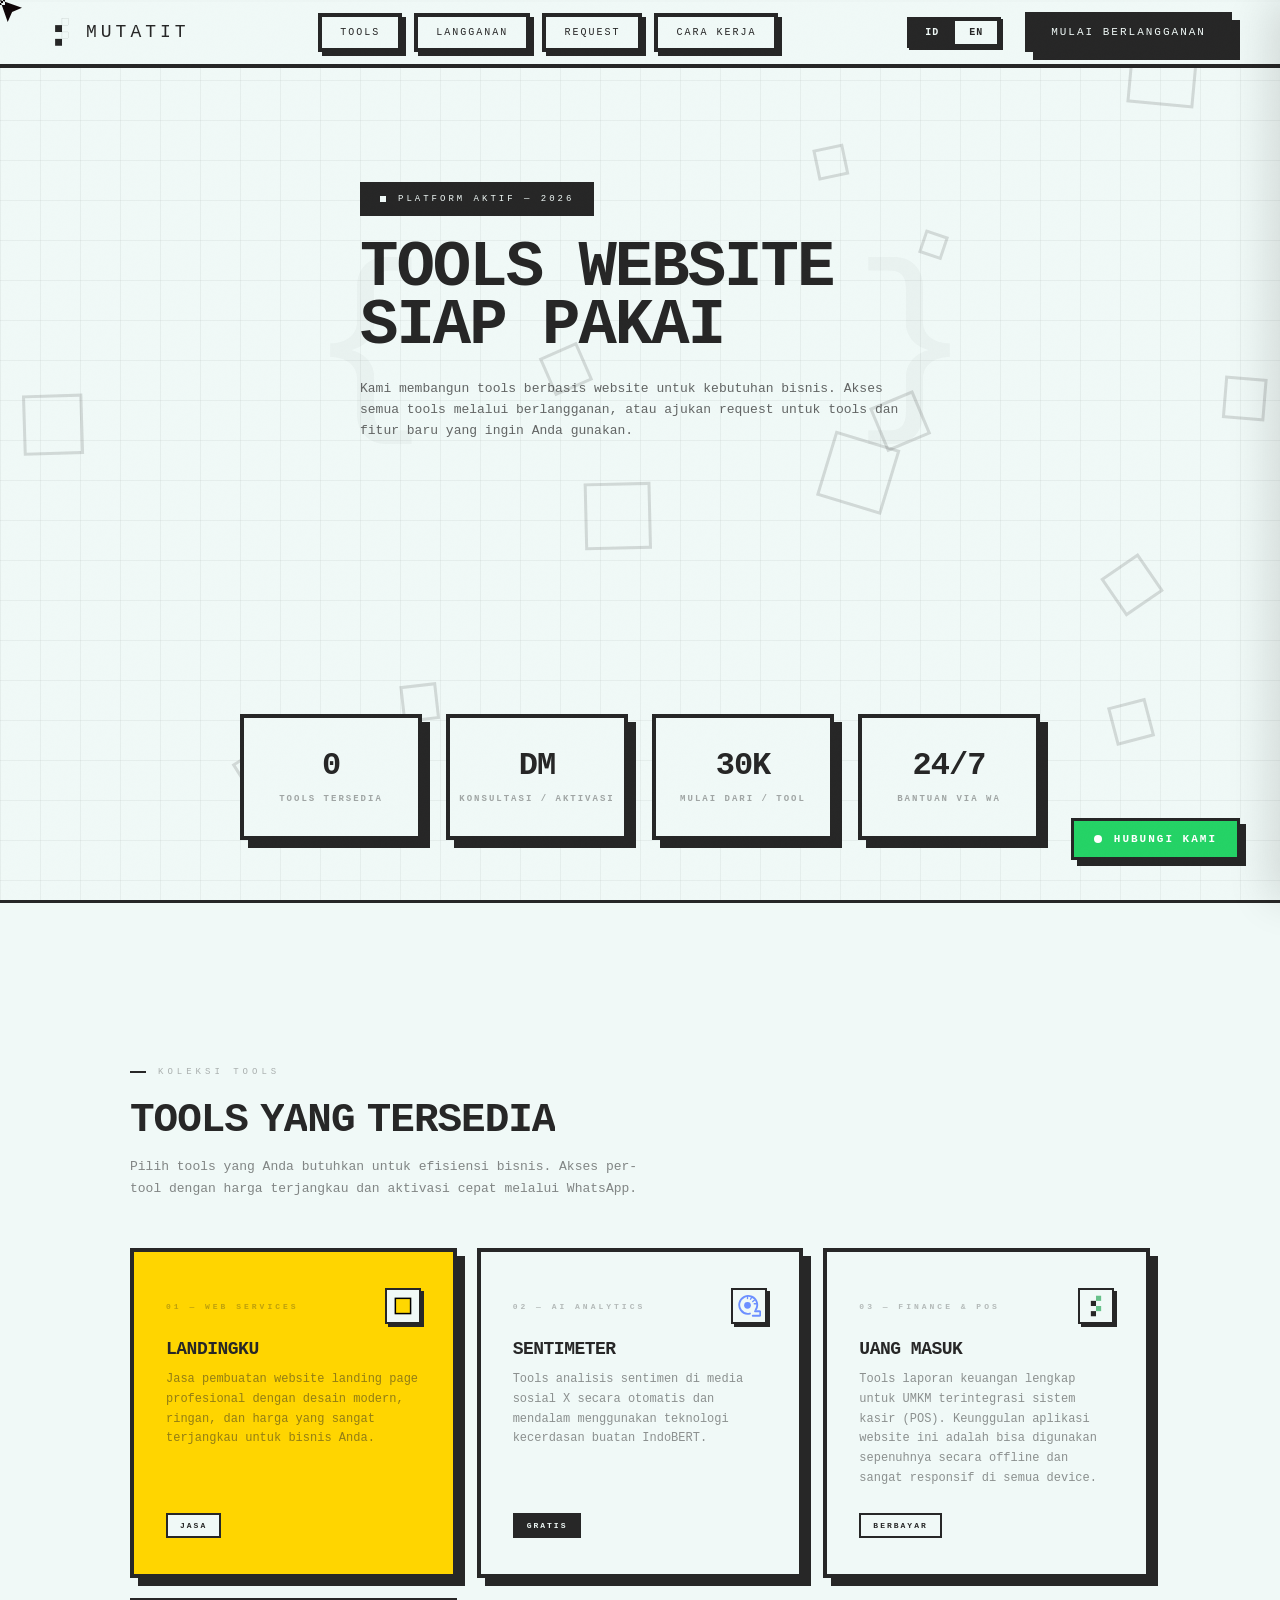
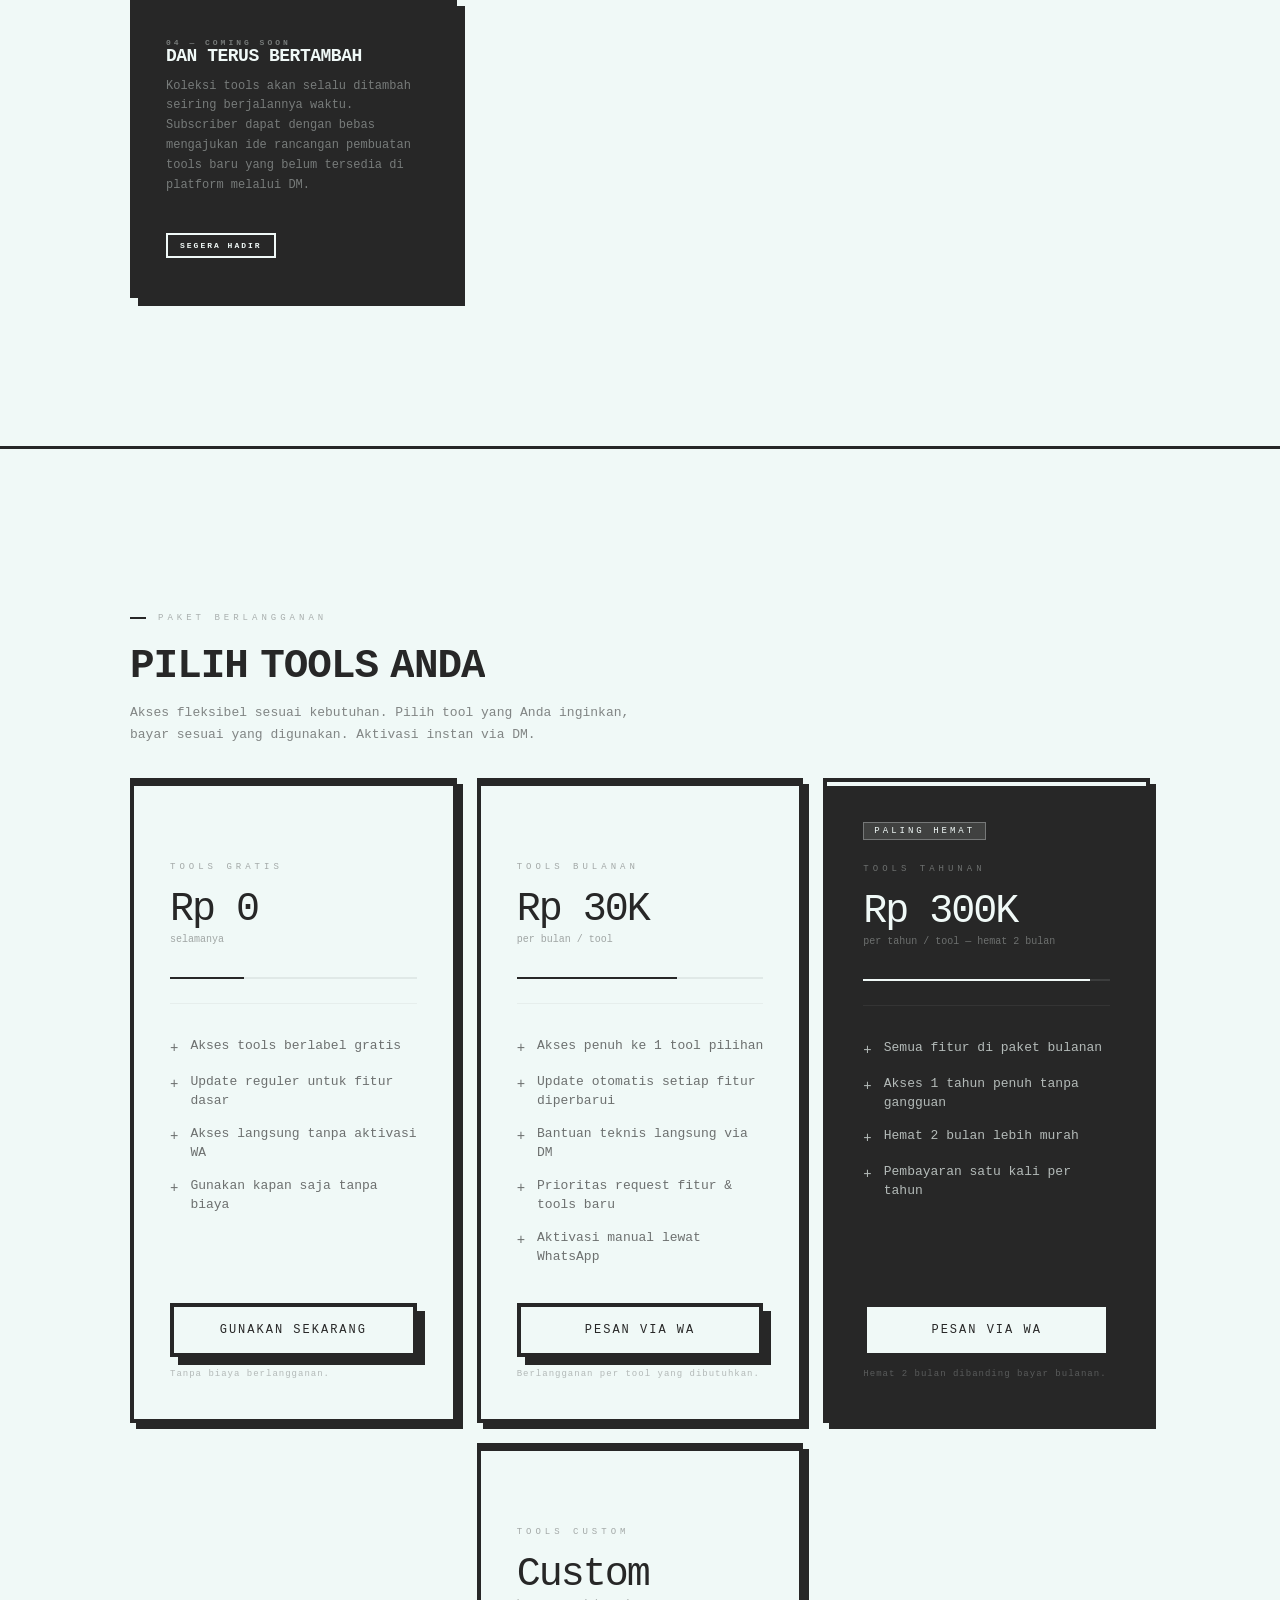
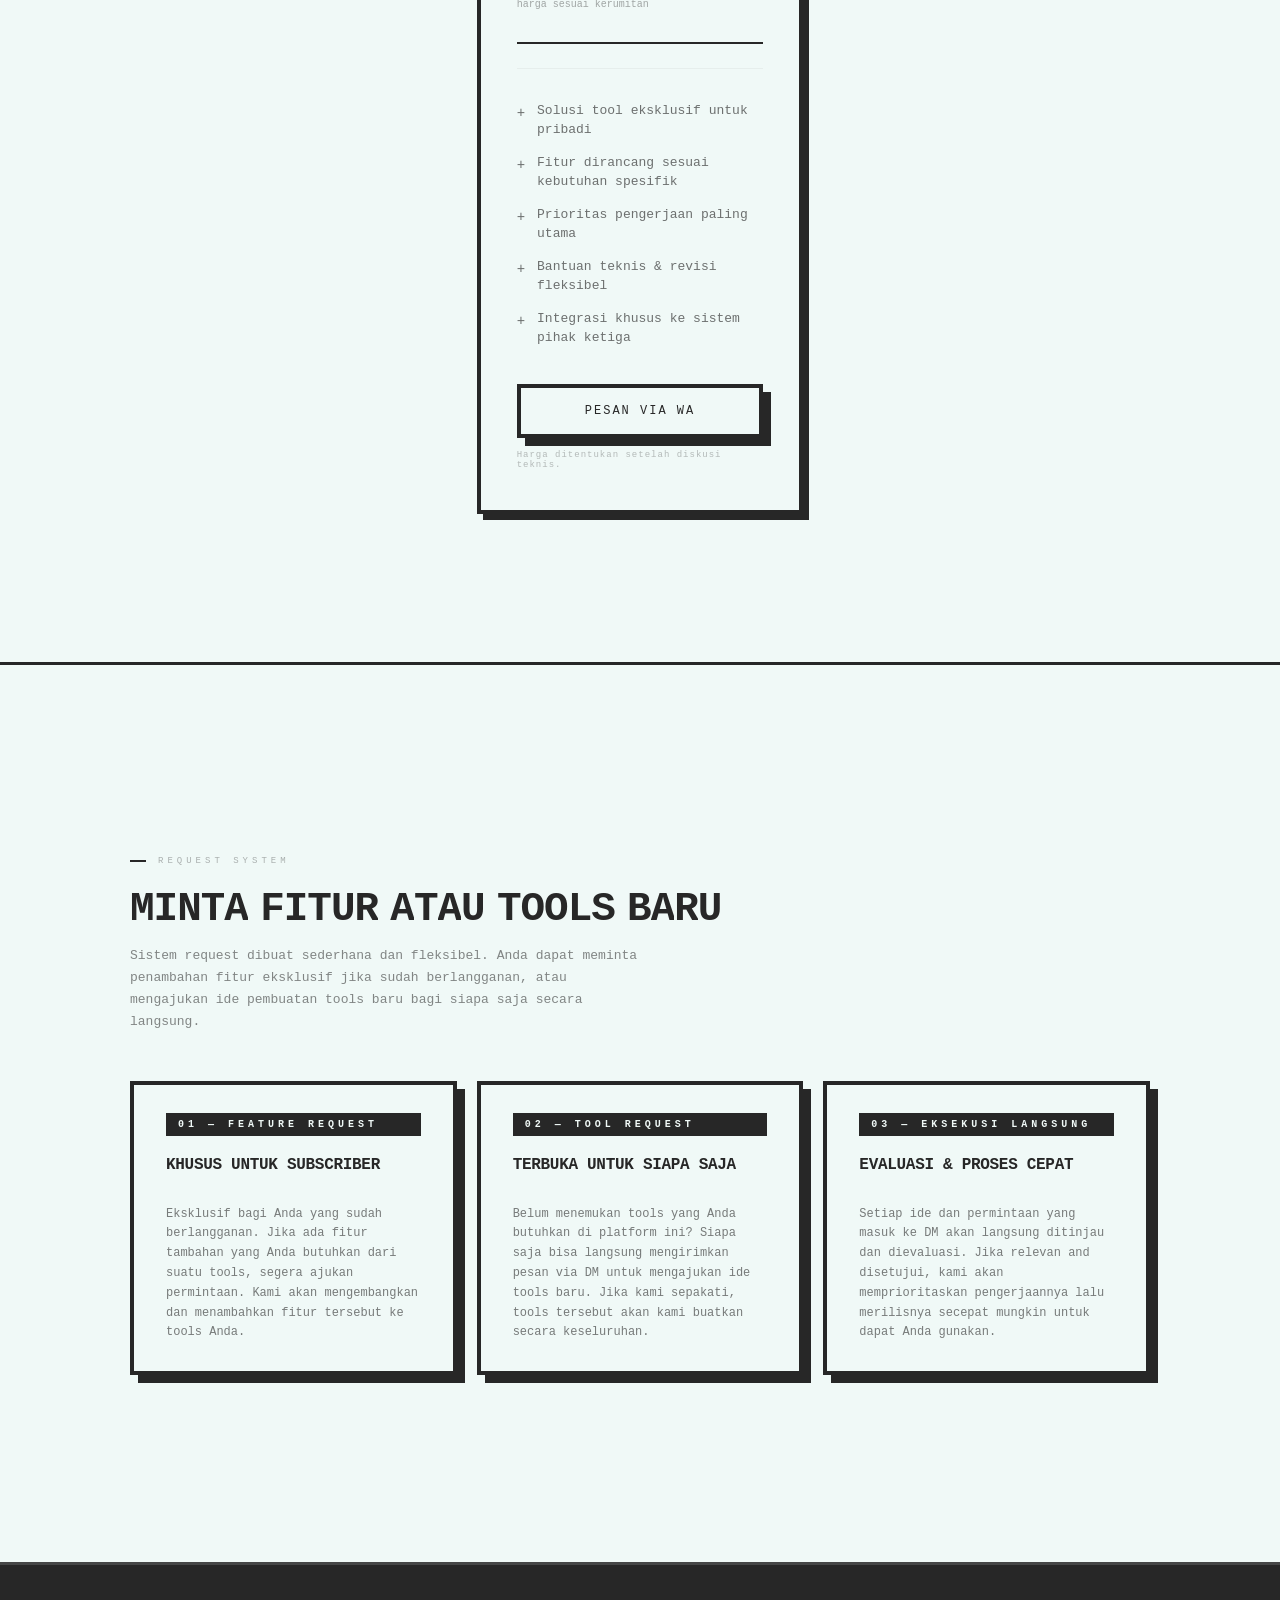
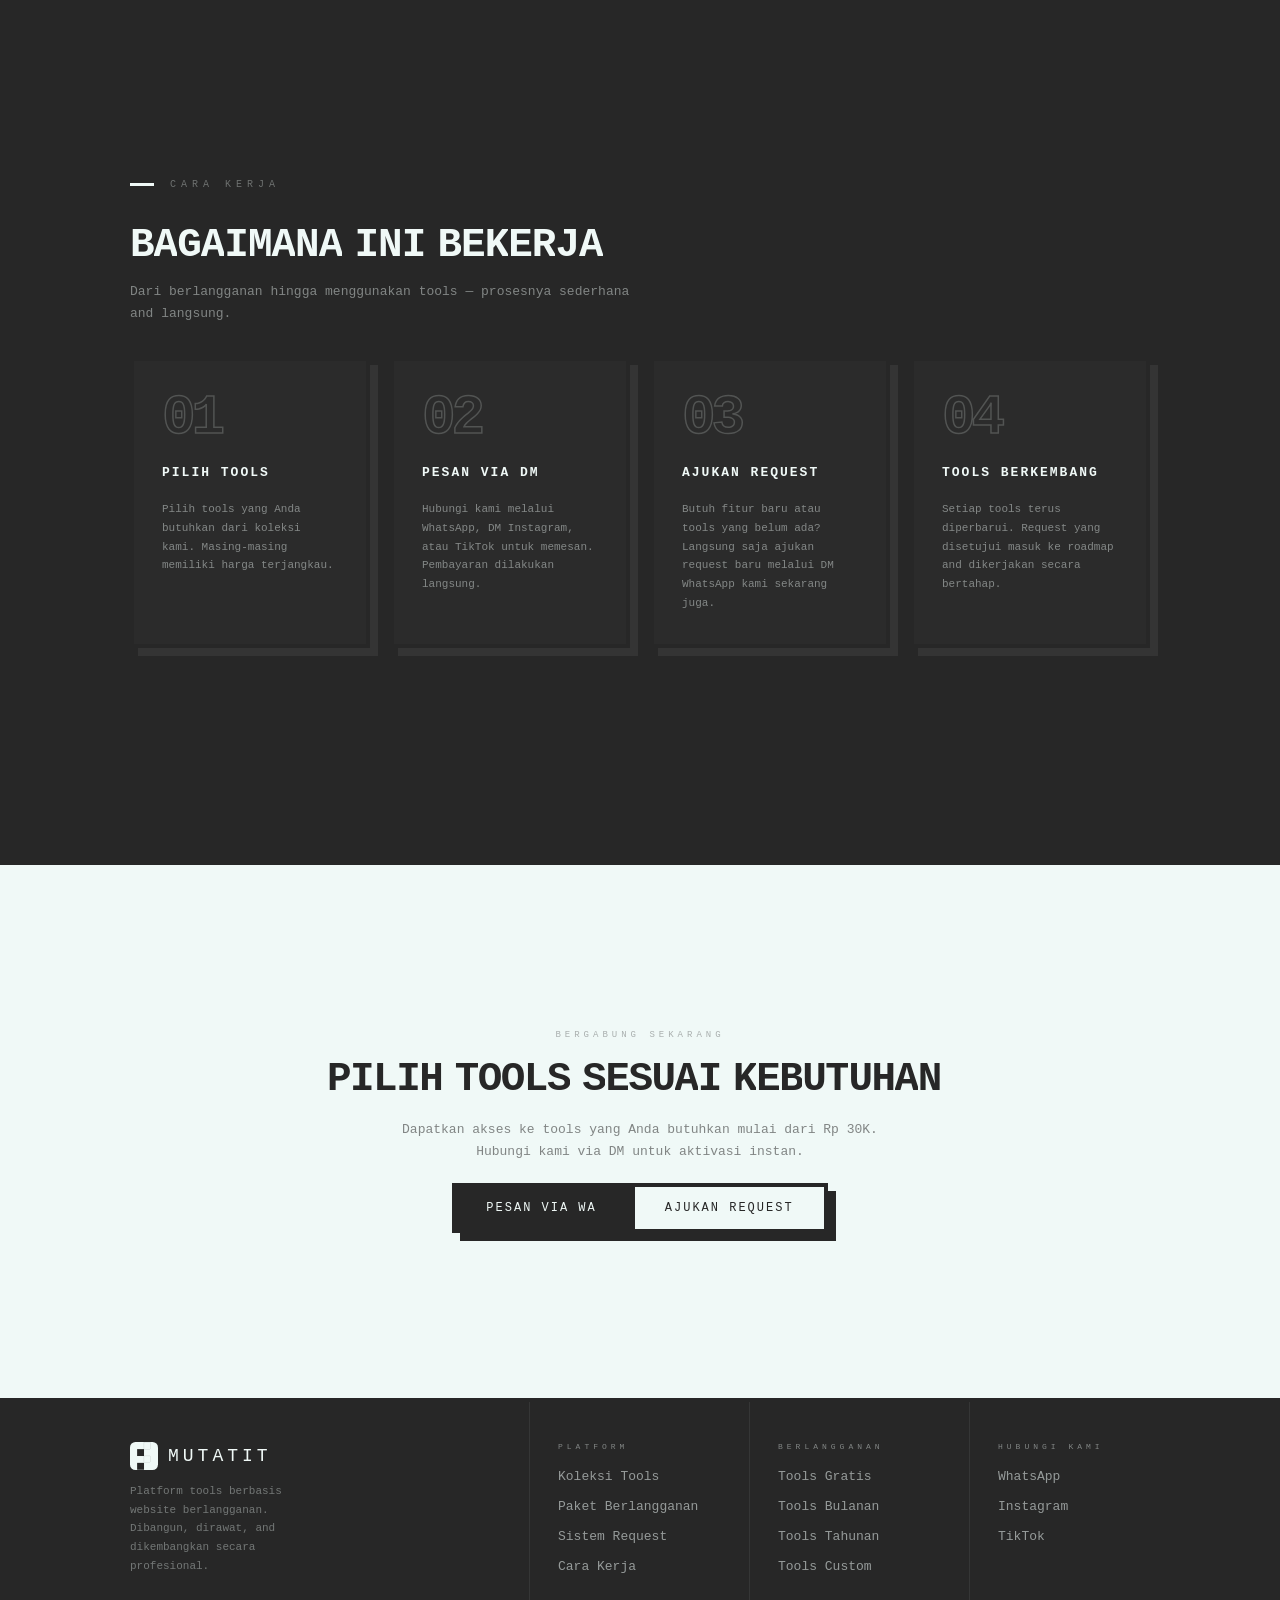
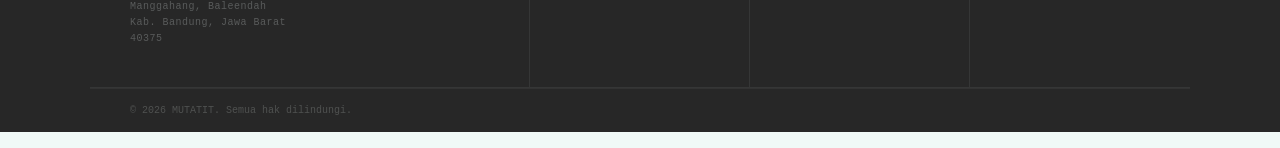
==== commit ae8b865e: "up" ====
--- a/index.html
+++ b/index.html
@@ -179,7 +179,12 @@
         <a href="https://landingku.mutatit.com" target="_blank" class="tool-card yel">
           <div class="tc-fill"></div>
           <div class="tc-glow"></div>
-          <div class="tc-num">01 — WEB SERVICES</div>
+          <div class="tc-top">
+            <div class="tc-num">01 — WEB SERVICES</div>
+            <div class="tc-logo-wrap">
+              <img src="image/logo/landingku.svg" alt="Landingku Logo" class="tc-logo">
+            </div>
+          </div>
           <h3 class="tc-name" data-i18n="tc_name_1">LANDINGKU</h3>
           <p class="tc-desc" data-i18n="tc_desc_1">Jasa pembuatan website landing page profesional dengan desain modern,
             ringan, dan harga
@@ -189,7 +194,12 @@
         <a href="https://rhmnsae-sentimeter.hf.space" target="_blank" class="tool-card">
           <div class="tc-fill"></div>
           <div class="tc-glow"></div>
-          <div class="tc-num">02 — AI ANALYTICS</div>
+          <div class="tc-top">
+            <div class="tc-num">02 — AI ANALYTICS</div>
+            <div class="tc-logo-wrap">
+              <img src="image/logo/sentimeter.svg" alt="Sentimeter Logo" class="tc-logo">
+            </div>
+          </div>
           <h3 class="tc-name" data-i18n="tc_name_2">SENTIMETER</h3>
           <p class="tc-desc" data-i18n="tc_desc_2">Tools analisis sentimen di media sosial X secara otomatis dan
             mendalam menggunakan
@@ -199,7 +209,12 @@
         <a href="https://uangmasuk.mutatit.com" target="_blank" class="tool-card">
           <div class="tc-fill"></div>
           <div class="tc-glow"></div>
-          <div class="tc-num">03 — FINANCE & POS</div>
+          <div class="tc-top">
+            <div class="tc-num">03 — FINANCE & POS</div>
+            <div class="tc-logo-wrap">
+              <img src="image/logo/uangmasuk.svg" alt="Uang Masuk Logo" class="tc-logo">
+            </div>
+          </div>
           <h3 class="tc-name" data-i18n="tc_name_3">UANG MASUK</h3>
           <p class="tc-desc" data-i18n="tc_desc_3">Tools laporan keuangan lengkap untuk UMKM terintegrasi sistem kasir
             (POS). Keunggulan
--- a/css/style.min.css
+++ b/css/style.min.css
@@ -1 +1 @@
-:root{--B:#272727;--W:#F0F9F7;--border:4px solid #272727;--sh:8px 8px 0 #272727;--sh-lg:12px 12px 0 #272727;--ease:cubic-bezier(.77,0,.175,1);--bounce:cubic-bezier(.34,1.56,.64,1);--font:'Cascadia Mono','Cascadia Code','Consolas',monospace;}*,*::before,*::after{margin:0;padding:0;box-sizing:border-box;-webkit-tap-highlight-color:transparent;}html{scroll-behavior:smooth;scroll-padding-top:64px;}body{background-color:var(--W);color:var(--B);font-family:var(--font);overflow-x:hidden;}@media (hover:hover){body{cursor:none;}}#gridCanvas{position:fixed;top:0;left:0;width:100%;height:100%;pointer-events:none;z-index:0;}.scanline,nav,section,footer,.cur,.curf,.scroll-prog,.loader{position:relative;z-index:1;}a{color:inherit;text-decoration:none;}@media (hover:hover){a{cursor:none}}@media (hover:hover){button{cursor:none}}::selection{background:var(--B);color:var(--W)}body::after{content:'';position:fixed;inset:0;pointer-events:none;z-index:8000;background-image:url("data:image/svg+xml,%3Csvg xmlns='http://www.w3.org/2000/svg' width='200' height='200'%3E%3Cfilter id='n'%3E%3CfeTurbulence type='fractalNoise' baseFrequency='.85' numOctaves='4' stitchTiles='stitch'/%3E%3C/filter%3E%3Crect width='200' height='200' filter='url(%23n)' opacity='.04'/%3E%3C/svg%3E");opacity:.12;}@keyframes grain{0%{transform:translate(0,0)}10%{transform:translate(-3%,-4%)}20%{transform:translate(3%,2%)}30%{transform:translate(-2%,5%)}40%{transform:translate(4%,-2%)}50%{transform:translate(-1%,3%)}60%{transform:translate(3%,-3%)}70%{transform:translate(-4%,1%)}80%{transform:translate(2%,4%)}90%{transform:translate(-3%,-1%)}100%{transform:translate(1%,2%)}}.scanline{position:fixed;top:0;left:0;width:100%;height:2px;background:rgba(39,39,39,.01);pointer-events:none;z-index:8001;}@keyframes scan{from{top:0}to{top:100%}}.cur{display:none !important;}@media (hover:hover) and (pointer:fine){.cur{display:block !important;width:22px;height:22px;background-image:url("data:image/svg+xml;charset=utf-8,%3Csvg xmlns='http://www.w3.org/2000/svg' width='22' height='22' viewBox='0 0 22 22'%3E%3Cpath fill='white' d='M0 0 L22 7.7 L12.1 12.1 L7.7 22 Z'/%3E%3C/svg%3E");background-size:contain;background-repeat:no-repeat;position:fixed;pointer-events:none;z-index:9999;top:0;left:0;border:none;outline:none;transition:transform .05s;mix-blend-mode:difference;}}.curf{display:none !important;}@media (hover:hover) and (pointer:fine){.curf{display:block !important;width:10px;height:10px;border:2.5px solid #fff;background:transparent;position:fixed;pointer-events:none;z-index:9998;top:0;left:0;transition:width .22s var(--bounce),height .22s var(--bounce),background .2s,border-color .2s;mix-blend-mode:difference;}}.curf.hov{width:44px;height:44px;background:rgba(255,255,255,.1);border-color:#fff;}.curf.click{width:20px;height:20px;background:#fff;}.cursor-trail{position:fixed;width:5px;height:5px;background:var(--B);border-radius:50%;pointer-events:none;z-index:9990;top:0;left:0;opacity:0;animation:trail-fade .6s ease forwards;}@keyframes trail-fade{0%{opacity:.35;transform:scale(1)}100%{opacity:0;transform:scale(0)}}.exp-particle{position:fixed;width:4px;height:4px;background:var(--B);pointer-events:none;z-index:9995;border-radius:50%;animation:exp-fly .5s ease-out forwards;}@keyframes exp-fly{0%{transform:translate(0,0) scale(1);opacity:1}100%{transform:translate(var(--tx),var(--ty)) scale(0);opacity:0}}*{scrollbar-width:thin;scrollbar-color:var(--B) var(--W);}::-webkit-scrollbar{width:14px;height:14px;display:block;}::-webkit-scrollbar-track{background:var(--W);border-left:var(--border);}::-webkit-scrollbar-thumb{background:var(--B);border:3px solid var(--W);outline:var(--border);transition:background .2s;}::-webkit-scrollbar-thumb:hover{background:#444;}.scroll-prog{position:fixed;top:0;left:0;height:4px;background:var(--B);z-index:1100;width:0;transition:width .08s linear;}.loader{position:fixed;inset:0;background:var(--B);z-index:10000;display:flex;flex-direction:column;align-items:center;justify-content:center;overflow:hidden;}.ld-vl{position:absolute;top:0;bottom:0;width:1px;background:rgba(240,249,247,.06);transform:scaleY(0);transform-origin:top;animation:vlin 1s var(--ease) forwards;}.ld-hl{position:absolute;left:0;right:0;height:1px;background:rgba(240,249,247,.06);transform:scaleX(0);transform-origin:left;animation:hlin 1s .15s var(--ease) forwards;}@keyframes vlin{to{transform:scaleY(1)}}@keyframes hlin{to{transform:scaleX(1)}}.ld-center{position:relative;z-index:1;display:flex;flex-direction:column;align-items:center;gap:16px;}.ld-num{font-family:var(--font);font-size:clamp(80px,14vw,152px);color:var(--W);line-height:1;letter-spacing:-4px;clip-path:inset(0 100% 0 0);animation:clipIn .7s .25s var(--ease) forwards;}@keyframes clipIn{to{clip-path:inset(0 0% 0 0)}}.ld-sub{font-family:var(--font);font-size:10px;letter-spacing:5px;text-transform:uppercase;color:rgba(240,249,247,.28);opacity:0;animation:fadeup .5s .5s both;}@keyframes fadeup{from{opacity:0;transform:translateY(8px)}to{opacity:1;transform:none}}.ld-bar{width:180px;height:2px;background:rgba(240,249,247,.1);overflow:hidden;opacity:0;animation:fadeup .4s .4s both;}.ld-fill{width:0;height:100%;background:var(--W);transition:width .06s linear}.ld-corner{position:absolute;font-family:var(--font);font-size:9px;letter-spacing:2px;color:rgba(240,249,247,.18);opacity:0;animation:fadeup .5s .6s both;}.ld-corner.tl{top:24px;left:24px}.ld-corner.tr{top:24px;right:24px;text-align:right}.ld-corner.bl{bottom:24px;left:24px}.ld-corner.br{bottom:24px;right:24px;text-align:right}.ld-scan{position:absolute;inset:0;pointer-events:none;background:repeating-linear-gradient(0deg,transparent,transparent 3px,rgba(240,249,247,.015) 3px,rgba(240,249,247,.015) 4px);animation:ld-scan-move 4s linear infinite;}@keyframes ld-scan-move{from{background-position:0 0}to{background-position:0 100px}}.loader.out{animation:ldout .7s var(--ease) forwards}@keyframes ldout{to{transform:translateY(-100%)}}.nav{position:fixed;top:0;left:0;right:0;z-index:1000;background:var(--W);border-bottom:var(--border);transform:translateY(-100%);transition:transform .6s var(--ease);}.nav.show{transform:none}.nav-in{max-width:1440px;margin:0 auto;padding:0 48px;height:64px;display:flex;align-items:center;justify-content:space-between;}.nav-logo{font-family:var(--font);font-size:18px;letter-spacing:4px;display:flex;align-items:center;gap:10px;}.nav-blink{width:8px;height:8px;background:var(--B);animation:blk 1.4s step-end infinite;}@keyframes blk{0%,100%{opacity:1}50%{opacity:0}}.nav-links{list-style:none;display:flex;gap:12px;align-items:center;}.nav-links a{font-family:var(--font);font-size:10px;letter-spacing:2px;text-transform:uppercase;padding:10px 18px;display:flex;align-items:center;color:var(--B);border:var(--border);background:var(--W);box-shadow:4px 4px 0 var(--B);transition:transform .15s,box-shadow .15s,background .2s;}.nav-links a:hover{transform:translate(-3px,-3px);box-shadow:7px 7px 0 var(--B);background:var(--W);}.nav-links a:active{transform:translate(0,0);box-shadow:2px 2px 0 var(--B);}.nav-cta{font-family:var(--font);font-size:11px;letter-spacing:2px;text-transform:uppercase;background:var(--B);color:var(--W);border:var(--border);padding:10px 22px;box-shadow:var(--sh);transition:box-shadow .15s,transform .15s;display:inline-block;}.nav-cta:hover{box-shadow:none;transform:translate(6px,6px)}.nav-right{display:flex;align-items:center;gap:24px;}.lang-switcher{display:flex;border:var(--border);background:var(--W);box-shadow:2px 2px 0 var(--B);overflow:hidden;}.lang-btn{padding:6px 14px;font-family:var(--font);font-size:10px;font-weight:700;color:var(--B);background:transparent;border:none;cursor:pointer;transition:background .2s,color .2s;letter-spacing:1px;}.lang-btn:not(:last-child){border-right:2px solid var(--B);}.lang-btn.active{background:var(--B);color:var(--W);}.lang-btn:hover:not(.active){background:rgba(39,39,39,.05);}.btn{font-family:var(--font);font-size:12px;letter-spacing:2px;text-transform:uppercase;border:var(--border);padding:14px 30px;display:inline-block;transition:box-shadow .15s,transform .15s;position:relative;overflow:hidden;}.btn-inner{position:relative;z-index:1;display:block;transition:transform .3s var(--ease);}.btn::before{content:'';position:absolute;inset:0;transform:translateY(101%);transition:transform .35s var(--ease);z-index:0;}.btn:hover::before{transform:none}.btn-d{background:var(--B);color:var(--W);box-shadow:var(--sh)}.btn-d::before{background:rgba(240,249,247,.1)}.btn-d:hover{box-shadow:none;transform:translate(6px,6px)}.btn-l{background:var(--W);color:var(--B);box-shadow:var(--sh)}.btn-l::before{background:var(--B)}.btn-l:hover{box-shadow:none;transform:translate(6px,6px)}.btn-l:hover .btn-inner{color:var(--W)}.hero{min-height:100vh;padding-top:64px;display:grid;grid-template-rows:1fr;position:relative;}.hero-corners span{position:absolute;width:18px;height:18px;pointer-events:none;z-index:2;animation:cpop .5s var(--bounce) 2s both;}.hero-corners span:nth-child(1){top:70px;left:0;border-top:var(--border);border-left:var(--border)}.hero-corners span:nth-child(2){top:70px;right:0;border-top:var(--border);border-right:var(--border)}.hero-corners span:nth-child(3){bottom:0;left:0;border-bottom:var(--border);border-left:var(--border)}.hero-corners span:nth-child(4){bottom:0;right:0;border-bottom:var(--border);border-right:var(--border)}@keyframes cpop{from{opacity:0;transform:scale(0)}to{opacity:1;transform:none}}.hero-particles{position:absolute;inset:0;top:64px;pointer-events:none;overflow:hidden}.particle{position:absolute;width:3px;height:3px;background:var(--B);border-radius:50%;opacity:0;animation:particle-float var(--dur,8s) var(--delay,0s) ease-in-out infinite;}@keyframes particle-float{0%{transform:translateY(0) translateX(0);opacity:0}10%{opacity:.15}50%{transform:translateY(-60px) translateX(var(--dx,20px));opacity:.1}90%{opacity:.08}100%{transform:translateY(-120px) translateX(var(--dx2,10px));opacity:0}}.hero-mq{border-bottom:var(--border);overflow:hidden;white-space:nowrap;padding:10px 0;background:var(--B);transform:scaleX(0);transform-origin:left;animation:scaleIn .6s .1s var(--ease) forwards;}@keyframes scaleIn{to{transform:scaleX(1)}}.mq-track{display:inline-flex;animation:tk 20s linear infinite}.mq-item{display:inline-flex;align-items:center;gap:20px;padding:0 24px;font-family:var(--font);font-size:11px;letter-spacing:3px;text-transform:uppercase;color:var(--W);}.mq-sep{display:inline-block;margin:0 10px;}.mq-sep::before{content:'—';opacity:.4;}.hero-body{display:grid;grid-template-columns:1fr;justify-items:center;align-items:center;text-align:center;}.hero-l{padding:48px 60px;display:flex;flex-direction:column;justify-content:center;gap:24px;position:relative;width:fit-content;max-width:880px;transform:translateY(-40px);}.hero-bracket{position:absolute;font-family:var(--font);font-size:200px;color:rgba(39,39,39,.03);pointer-events:none;line-height:1;animation:bracket-breathe 5s ease-in-out infinite;user-select:none;}.hero-bracket.br-l{left:8px;top:50%;transform:translateY(-50%)}.hero-bracket.br-r{right:8px;top:50%;transform:translateY(-50%);animation-delay:-2.5s}@keyframes bracket-breathe{0%,100%{opacity:.03;transform:translateY(-50%) scale(1)}50%{opacity:.06;transform:translateY(-50%) scale(1.02)}}.hero-tag{display:inline-flex;align-items:center;gap:12px;border:var(--border);background:var(--B);color:var(--W);padding:8px 16px;width:fit-content;font-family:var(--font);font-size:9px;letter-spacing:3px;text-transform:uppercase;clip-path:inset(0 100% 0 0);animation:clipIn .5s 1.8s var(--ease) forwards;}.tag-dot{width:6px;height:6px;background:var(--W);animation:blk 1.4s step-end infinite}.hero-h1{font-family:var(--font);font-size:clamp(32px,5vw,72px);line-height:.9;letter-spacing:-2px;font-weight:900;text-transform:uppercase;text-align:left;}.hl{overflow:hidden;display:block}.hl-i{display:block;transform:translateY(110%);transition:transform 1s var(--ease)}.hl-i.in{transform:none}.glitch{position:relative;display:inline-block}.glitch::before,.glitch::after{content:attr(data-t);position:absolute;top:0;left:0;width:100%;height:100%;pointer-events:none;}.glitch::before{clip-path:polygon(0 0,100% 0,100% 38%,0 38%);animation:gb 6s infinite;}.glitch::after{clip-path:polygon(0 62%,100% 62%,100% 100%,0 100%);animation:ga 6s infinite;}@keyframes gb{0%,88%,100%{transform:none;opacity:0}89%{transform:translate(-4px,0);opacity:.7}91%{transform:translate(4px,0);opacity:.7}93%{transform:none;opacity:0}}@keyframes ga{0%,88%,100%{transform:none;opacity:0}90%{transform:translate(5px,0);opacity:.5}92%{transform:translate(-3px,0);opacity:.5}94%{transform:none;opacity:0}}.hero-desc{font-family:var(--font);font-size:13px;line-height:1.6;color:rgba(39,39,39,.7);max-width:560px;font-weight:400;opacity:0;transition:opacity .6s;text-align:left;}.hero-desc.in{opacity:1}.hero-btns{display:flex;gap:0;opacity:0;transform:translateY(20px);transition:opacity .6s,transform .6s;}.hero-btns.in{opacity:1;transform:none}.hero-r{display:grid;grid-template-rows:1fr auto}.hero-r-top{padding:48px 40px;border-bottom:var(--border);display:flex;flex-direction:column;justify-content:space-between;gap:24px;opacity:0;transform:translateX(32px);transition:opacity .7s .4s var(--ease),transform .7s .4s var(--ease);}.hero-r-top.in{opacity:1;transform:none}.r-lbl{font-family:var(--font);font-size:9px;letter-spacing:3px;text-transform:uppercase;color:rgba(39,39,39,.35);margin-bottom:8px;}.r-big{font-family:var(--font);font-size:38px;line-height:1;letter-spacing:-1px;}.r-dot-row{display:flex;align-items:center;gap:10px;font-family:var(--font);font-size:10px;letter-spacing:2px;text-transform:uppercase;}.r-dot{width:8px;height:8px;background:var(--B);animation:pulse 1.6s ease-in-out infinite}@keyframes pulse{0%,100%{transform:scale(1);opacity:1}50%{transform:scale(.4);opacity:.3}}.r-rows{display:flex;flex-direction:column}.r-row{display:flex;justify-content:space-between;align-items:center;padding:11px 0;border-top:2px solid rgba(39,39,39,.07);font-family:var(--font);font-size:13px;opacity:0;transform:translateX(14px);transition:opacity .4s,transform .4s;}.r-row:last-child{border-bottom:2px solid rgba(39,39,39,.07)}.r-key{font-family:var(--font);font-size:10px;letter-spacing:1px;color:rgba(39,39,39,.4)}.r-val{font-family:var(--font);font-size:12px;letter-spacing:1px}.hero-r-bot{padding:28px 40px;background:var(--B);color:var(--W);opacity:0;transform:translateX(32px);transition:opacity .7s .55s var(--ease),transform .7s .55s var(--ease);}.hero-r-bot.in{opacity:1;transform:none}.r-bot-name{font-family:var(--font);font-size:16px;letter-spacing:2px;margin-bottom:6px}.r-bot-note{font-family:var(--font);font-size:9px;line-height:1.8;color:rgba(240,249,247,.35);letter-spacing:1px}.hero{position:relative;overflow:hidden;}.stat-bar{display:grid;grid-template-columns:repeat(4,1fr);gap:24px;padding:0 40px 60px;background:transparent;width:100%;max-width:880px;margin:0 auto;position:relative;z-index:10;transform:translateY(0);}.stat-col{padding:32px 24px;border:var(--border);background:var(--W);box-shadow:8px 8px 0 var(--B);opacity:0;transform:translateY(16px);transition:opacity .5s,transform .3s var(--bounce),box-shadow .3s var(--bounce);position:relative;overflow:hidden;display:flex;flex-direction:column;align-items:center;text-align:center;}.stat-col:hover{transform:translate(-4px,-4px);box-shadow:12px 12px 0 var(--B);}.stat-col.in{opacity:1;transform:none}.stat-col::before{content:'';position:absolute;bottom:0;left:0;right:0;height:0;background:var(--B);transition:height .35s var(--ease);z-index:0;}.stat-col:hover::before{height:100%}.stat-col>*{position:relative;z-index:1;transition:color .35s}.stat-col:hover .stat-n,.stat-col:hover .stat-l{color:var(--W)}.stat-n{font-family:var(--font);font-size:34px;line-height:1;letter-spacing:-1px}.stat-l{font-family:var(--font);font-size:9px;letter-spacing:1.5px;text-transform:uppercase;color:rgba(39,39,39,.4);margin-top:4px;white-space:nowrap;min-height:auto;}.ticker{overflow:hidden;white-space:nowrap;padding:13px 0;}.ticker.dk{background:var(--B)}.ticker.lt{background:var(--W)}.tk-track{display:inline-flex;animation:tk 36s linear infinite}.tk-track.rev{animation:tkr 28s linear infinite}@keyframes tk{from{transform:none}to{transform:translateX(-50%)}}@keyframes tkr{from{transform:translateX(-50%)}to{transform:none}}.tk-item{display:inline-flex;align-items:center;gap:28px;padding:0 28px;font-family:var(--font);font-weight:700;font-size:12px;letter-spacing:4px;text-transform:uppercase;}.ticker.dk .tk-item{color:var(--W)}.ticker.lt .tk-item{color:var(--B)}.tk-sep{display:inline-block;margin:0 12px;}.tk-sep::before{content:'—';opacity:.2;}.ticker:hover .tk-track{animation-play-state:paused}.s-head,.how-head{padding:64px 40px 32px;display:flex;flex-direction:column;gap:14px;align-items:flex-start;text-align:left;max-width:1100px;margin:0 auto;}.s-tag{font-family:var(--font);font-size:9px;letter-spacing:4px;text-transform:uppercase;color:rgba(39,39,39,.35);margin-bottom:8px;display:flex;align-items:center;gap:12px;}.s-tag::before{content:'';width:16px;height:2px;background:var(--B);display:block}.s-title{font-family:var(--font);font-size:clamp(22px,3.2vw,44px);line-height:1.05;letter-spacing:-1px;font-weight:900;text-transform:uppercase;white-space:nowrap;}.s-desc{font-family:var(--font);font-size:13px;line-height:1.7;color:rgba(39,39,39,.55);max-width:520px;font-weight:400}.rv{opacity:0;transform:translateY(32px);transition:opacity .7s var(--ease),transform .7s var(--ease)}.rv.in{opacity:1;transform:none}.cta{min-height:60vh;display:flex;flex-direction:column;justify-content:center;position:relative;overflow:hidden;}@keyframes cta-border-pulse{0%,100%{box-shadow:inset 0 0 0 0 rgba(39,39,39,.1)}50%{box-shadow:inset 0 0 0 6px rgba(39,39,39,.06)}}.rv-l{opacity:0;transform:translateX(-32px);transition:opacity .7s var(--ease),transform .7s var(--ease)}.rv-l.in{opacity:1;transform:none}.rv-r{opacity:0;transform:translateX(32px);transition:opacity .7s var(--ease),transform .7s var(--ease)}.rv-r.in{opacity:1;transform:none}.rv-clip{clip-path:inset(0 100% 0 0);transition:clip-path .9s var(--ease);}.rv-clip.in{clip-path:inset(0 0% 0 0)}.split-letter{overflow:hidden;display:inline-block}.split-letter .char{display:inline-block;transform:translateY(110%);transition:transform .6s var(--ease);}.split-letter .char.in{transform:none}.tools{min-height:100vh;display:flex;flex-direction:column;justify-content:center;padding:100px 0;border-top:3px solid var(--B);}.tools-grid{display:grid;grid-template-columns:repeat(3,1fr);gap:20px;max-width:1100px;margin:0 auto;padding:16px 40px 48px;}.tool-card{border:var(--border);background:var(--W);box-shadow:8px 8px 0 var(--B);padding:36px 32px;position:relative;overflow:hidden;opacity:0;transform:translateY(32px);transition:transform .3s var(--bounce),box-shadow .3s var(--bounce),opacity .6s var(--ease);display:flex;flex-direction:column;justify-content:space-between;min-height:300px;}.tool-card:hover{transform:translate(-3px,-3px);box-shadow:12px 12px 0 var(--B);}.tool-card.in{opacity:1;transform:none}.tc-fill{position:absolute;inset:0;background:var(--W);transform:scaleY(0);transform-origin:bottom;transition:transform .42s var(--ease);z-index:0;}.tool-card:hover .tc-fill{transform:scaleY(1)}.tool-card>*:not(.tc-fill){position:relative;z-index:5}.tool-card::before{content:'';position:absolute;inset:0;pointer-events:none;z-index:2;box-shadow:inset 0 0 0 0 var(--W);transition:box-shadow .3s;}.tool-card:hover::before{box-shadow:inset 0 0 0 3px var(--B)}.tc-num{font-family:var(--font);font-size:8px;letter-spacing:3px;margin-bottom:16px;color:rgba(39,39,39,.3);font-weight:700;}.tc-name{font-family:var(--font);font-size:18px;line-height:1.1;font-weight:900;margin-bottom:10px;letter-spacing:-0.5px;}.tc-desc{font-family:var(--font);font-size:12px;line-height:1.65;color:rgba(39,39,39,.5);margin-bottom:auto;font-weight:400;}.tc-tag{display:inline-flex;font-family:var(--font);font-size:8px;letter-spacing:2px;text-transform:uppercase;padding:6px 12px;background:var(--W);border:2px solid var(--B);color:var(--B);font-weight:800;width:fit-content;margin-top:24px;}.tc-tag.free{background:var(--B);color:var(--W);}.tool-card.inv{background:var(--B);color:var(--W)}.tool-card.yel{background:#FFD500;color:var(--B)}.tool-card.dark{background:var(--B);color:var(--W);box-shadow:8px 8px 0 rgba(39,39,39,.3);}.sub-card.feat{background:var(--B);color:var(--W);}.sub-card.feat .sub-price{color:var(--W);}.sub-card.feat .sub-note{color:rgba(240,249,247,.35);}.sub-card.feat .sub-feat li{color:rgba(240,249,247,.8);}.tool-card.dark .tc-num,.tool-card.dark .tc-desc,.tool-card.inv .tc-num,.tool-card.inv .tc-desc{color:rgba(240,249,247,.4);}.tool-card.dark .tc-name,.tool-card.inv .tc-name{color:var(--W);}.tool-card.dark .tc-tag,.tool-card.inv .tc-tag{border-color:var(--W);background:transparent;color:var(--W);}.tool-card:hover .tc-num{color:rgba(39,39,39,.4) !important;}.tool-card:hover .tc-desc{color:rgba(39,39,39,.6) !important;}.tool-card:hover .tc-name{color:var(--B) !important;}.tool-card:hover .tc-tag{border-color:var(--B) !important;background:transparent !important;color:var(--B) !important;}.sub{min-height:100vh;display:flex;flex-direction:column;justify-content:center;padding:100px 0;border-top:3px solid var(--B);}.sub-grid{max-width:1100px;margin:0 auto;display:grid;grid-template-columns:repeat(3,1fr);gap:20px;padding:0 40px 48px;}.sub-card:nth-child(4){grid-column:auto;}.sub-card{padding:40px 36px;border:var(--border);background:var(--W);box-shadow:6px 6px 0 var(--B);position:relative;overflow:hidden;opacity:0;transform:translateY(32px);transition:transform .3s var(--bounce),box-shadow .3s var(--bounce),opacity .6s var(--ease);display:flex;flex-direction:column;height:100%;}.sub-card:hover{transform:translate(-4px,-4px);box-shadow:14px 14px 0 var(--B);}.sub-card.in{opacity:1;transform:none}.sub-card::before{content:'';position:absolute;top:0;left:0;right:0;height:4px;background:var(--B);transform:scaleX(0);transform-origin:left;transition:transform .6s .15s var(--ease);}.sub-card.in::before{transform:scaleX(1)}.sub-card:not(:hover){transition:opacity .6s,transform .6s var(--ease),box-shadow .2s}.sub-card:hover{transform:translate(-5px,-5px) !important;box-shadow:var(--sh-lg)}.stat-col{padding:32px;border:var(--border);transition:transform .3s var(--ease),box-shadow .3s var(--ease);}.stat-col:hover{transform:translateY(-5px);box-shadow:var(--sh-lg);}.stat-n{font-family:var(--font);font-size:32px;line-height:1;font-weight:900;letter-spacing:-1px;margin-bottom:8px;}.stat-l{font-family:var(--font);font-size:9px;letter-spacing:2px;text-transform:uppercase;color:rgba(39,39,39,.4);font-weight:700;}.sub-btn{margin-top:auto;}.sub-card.feat::before{background:var(--W)}.sub-badge{display:inline-block;align-self:flex-start;background:var(--W);color:var(--B);font-family:var(--font);font-size:9px;letter-spacing:3px;text-transform:uppercase;padding:3px 10px;margin-bottom:24px;animation:badgepop 2s ease-in-out infinite;}.sub-badge.placeholder{opacity:0;pointer-events:none;visibility:hidden;animation:none;margin-bottom:24px;}@keyframes badgepop{0%,100%{transform:none}50%{transform:scale(1.05)}}.sub-card.feat .sub-badge{background:rgba(240,249,247,.12);color:var(--W);border:1px solid rgba(240,249,247,.3)}.sub-tier{font-family:var(--font);font-size:9px;letter-spacing:4px;text-transform:uppercase;color:rgba(39,39,39,.38);margin-bottom:18px;}.sub-card.feat .sub-tier{color:rgba(240,249,247,.35)}.sub-price{font-family:var(--font);font-size:40px;line-height:1;letter-spacing:-2px;margin-bottom:4px}.sub-period{font-family:var(--font);font-size:10px;color:rgba(39,39,39,.4);margin-bottom:20px}.sub-card.feat .sub-period{color:rgba(240,249,247,.35)}.sub-div{height:3px;background:rgba(39,39,39,.08);margin-bottom:28px}.sub-card.feat .sub-div{background:rgba(240,249,247,.1)}.sub-feats{list-style:none;display:flex;flex-direction:column;gap:13px;margin-bottom:36px;flex-grow:1;border-top:1px solid rgba(39,39,39,.05);padding-top:32px;}.sub-card.feat .sub-feats{border-top-color:rgba(240,249,247,.06);}.sub-feat{font-family:var(--font);font-size:13px;line-height:1.5;color:rgba(39,39,39,.65);display:flex;align-items:flex-start;gap:12px;font-weight:400;opacity:0;transform:translateX(-12px);transition:opacity .4s,transform .4s var(--ease);}.sub-card.in .sub-feat:nth-child(1){opacity:1;transform:none;transition-delay:.1s}.sub-card.in .sub-feat:nth-child(2){opacity:1;transform:none;transition-delay:.2s}.sub-card.in .sub-feat:nth-child(3){opacity:1;transform:none;transition-delay:.3s}.sub-card.in .sub-feat:nth-child(4){opacity:1;transform:none;transition-delay:.4s}.sub-card.in .sub-feat:nth-child(5){opacity:1;transform:none;transition-delay:.5s}.sub-card.feat .sub-feat{color:rgba(240,249,247,.7)}.sub-feat::before{content:'+';font-family:var(--font);font-size:14px;flex-shrink:0;margin-top:2px}.sub-btn{display:block;width:100%;font-family:var(--font);font-size:12px;letter-spacing:2px;text-transform:uppercase;text-align:center;padding:16px;border:var(--border);background:var(--B);color:var(--W);box-shadow:var(--sh);transition:box-shadow .15s,transform .15s;position:relative;overflow:hidden;}.sub-btn:hover{box-shadow:none;transform:translate(6px,6px)}.sub-card.feat .sub-btn{background:var(--W);color:var(--B)}.sub-btn-out{background:var(--W);color:var(--B)}.sub-note{font-family:var(--font);font-size:9px;letter-spacing:1px;color:rgba(39,39,39,.3);margin-top:12px}.sub-card.feat .sub-note{color:rgba(240,249,247,.25)}@keyframes rip{0%{transform:scale(0);opacity:.6}100%{transform:scale(20);opacity:0}}.req{min-height:100vh;display:flex;flex-direction:column;justify-content:center;padding:100px 0;border-top:3px solid var(--B);}.req-grid{display:grid;grid-template-columns:repeat(3,1fr);gap:20px;max-width:1100px;margin:0 auto;padding:16px 40px 60px;}.req-bg{position:absolute;bottom:-40px;right:-20px;font-family:var(--font);font-size:280px;line-height:.8;color:rgba(39,39,39,.03);pointer-events:none;letter-spacing:-20px;font-weight:900;animation:bgfloat 10s ease-in-out infinite;}@keyframes bgfloat{0%,100%{transform:translate(0,0) rotate(-2deg);}50%{transform:translate(-20px,-20px) rotate(2deg);}}.req-desc{font-family:var(--font);font-size:16px;line-height:1.8;color:rgba(39,39,39,.6);max-width:600px;font-weight:400;}.req-item{padding:28px 32px;border:var(--border);background:var(--W);box-shadow:var(--sh);opacity:0;transform:translateY(40px);transition:transform .3s var(--bounce),box-shadow .3s var(--bounce),opacity .6s var(--ease);position:relative;display:flex;flex-direction:column;height:100%;}.req-item:hover{transform:translate(-8px,-8px);box-shadow:16px 16px 0 var(--B);background:#fff;}.req-item.in{opacity:1;transform:none;}.req-n{font-family:var(--font);font-size:10px;letter-spacing:4px;color:var(--W);background:var(--B);padding:6px 12px;display:inline-block;margin-bottom:20px;text-transform:uppercase;font-weight:700;}.req-title{font-family:var(--font);font-size:16px;line-height:1.2;letter-spacing:-.3px;margin-bottom:10px;font-weight:800;text-transform:uppercase;min-height:2.4em;}.req-text{font-family:var(--font);font-size:12px;line-height:1.65;color:rgba(39,39,39,.6);font-weight:400;}@media(max-width:1100px){.req-grid{grid-template-columns:repeat(2,1fr);padding:20px 40px 60px;}}@media(max-width:768px){.req-grid{grid-template-columns:1fr;padding:20px 24px 60px;}.req-item{padding:32px 24px;}}.how{min-height:100vh;display:flex;flex-direction:column;justify-content:center;padding:100px 0;background:var(--B);color:var(--W);border-top:3px solid rgba(240,249,247,.15);}.s-in,.how-in{max-width:1100px;margin:0 auto}.how-tag{font-family:var(--font);font-size:10px;letter-spacing:5px;text-transform:uppercase;color:rgba(240,249,247,.35);margin-bottom:20px;display:flex;align-items:center;gap:16px;}.how-tag::before{content:'';width:24px;height:3px;background:var(--W);display:block}.how-title{font-family:var(--font);font-size:clamp(22px,3.2vw,44px);line-height:1.05;letter-spacing:-1px;font-weight:900;text-transform:uppercase;white-space:nowrap;}.how-desc{font-family:var(--font);font-size:13px;line-height:1.7;color:rgba(240,249,247,.45);max-width:520px;font-weight:400}.how-steps{display:grid;grid-template-columns:repeat(4,1fr);gap:20px;max-width:1100px;margin:0 auto;padding:0 40px 64px;}.how-step{padding:32px 28px;border:var(--border);background:rgba(240,249,247,.02);box-shadow:8px 8px 0 rgba(240,249,247,.06);opacity:0;transform:translateY(32px);transition:all .3s var(--bounce);position:relative;overflow:hidden;display:flex;flex-direction:column;gap:14px;}.how-step:hover{transform:translate(-8px,-8px);box-shadow:16px 16px 0 rgba(240,249,247,.12);background:rgba(240,249,247,.04);border-color:rgba(240,249,247,.3);}.how-step.in{opacity:1;transform:none}.how-step::after{content:'';position:absolute;inset:0;background:rgba(240,249,247,.04);transform:translateY(100%);transition:transform .35s var(--ease);z-index:0;}.how-step:hover::after{transform:none}.how-step>*{position:relative;z-index:1}.hs-n{font-family:var(--font);font-size:56px;-webkit-text-stroke:1.5px rgba(240,249,247,.2);color:transparent;line-height:.9;margin-bottom:8px;letter-spacing:-4px;font-weight:900;transition:all .35s var(--ease);}.how-step:hover .hs-n,.how-step:active .hs-n,.hs-n:hover{color:#fff !important;-webkit-text-fill-color:#fff !important;-webkit-text-stroke:none !important;transform:scale(1.04);opacity:1 !important;}.hs-title{font-family:var(--font);font-size:13px;letter-spacing:2px;margin-bottom:6px;color:var(--W);position:relative;display:inline-block;font-weight:800;text-transform:uppercase;}.hs-text{font-family:var(--font);font-size:11px;line-height:1.7;color:rgba(240,249,247,.45);font-weight:400}.hs-arrow{display:none;}.cta{border-top:3px solid var(--B);border-bottom:var(--border);position:relative;overflow:hidden}.cta-stripes{position:absolute;inset:-60%;pointer-events:none;background:repeating-linear-gradient(45deg,transparent,transparent 58px,rgba(39,39,39,.018) 58px,rgba(39,39,39,.018) 60px);animation:stripes 22s linear infinite;}@keyframes stripes{to{transform:translate(84px,84px)}}.cta-border{position:absolute;inset:0;pointer-events:none;z-index:0;box-shadow:inset 0 0 0 0 rgba(39,39,39,.1);animation:cta-border-pulse 4s ease-in-out infinite;}@keyframes cta-border-pulse{0%,100%{box-shadow:inset 0 0 0 0 rgba(39,39,39,.1)}50%{box-shadow:inset 0 0 0 6px rgba(39,39,39,.06)}}.cta-grid{display:grid;grid-template-columns:1fr;max-width:1100px;margin:0 auto;min-height:320px;position:relative;z-index:1;justify-items:center;align-items:center;}.cta-l{padding:60px 48px;display:flex;flex-direction:column;justify-content:center;align-items:center;text-align:center;gap:20px;}.cta-tag{font-family:var(--font);font-size:9px;letter-spacing:4px;text-transform:uppercase;color:rgba(39,39,39,.35)}.cta-h{font-family:var(--font);font-size:clamp(24px,3.2vw,52px);line-height:.95;letter-spacing:-1.5px;word-break:break-word;}.cta-sub{font-family:var(--font);font-size:13px;line-height:1.7;color:rgba(39,39,39,.55);max-width:480px;font-weight:400}.cta-btns{display:flex;gap:0}.cta-r{background:var(--B);padding:96px 60px;display:flex;flex-direction:column;justify-content:center;gap:32px;}.cta-r-lbl{font-family:var(--font);font-size:11px;letter-spacing:3px;text-transform:uppercase;color:rgba(240,249,247,.35)}.cta-r-big{font-family:var(--font);font-size:48px;color:var(--W);line-height:1;letter-spacing:-2px}.cta-r-big::after{content:'|';font-size:.7em;animation:blk .8s step-end infinite;margin-left:4px;color:rgba(240,249,247,.4)}.cta-rows{display:flex;flex-direction:column}.cta-row{display:flex;justify-content:space-between;align-items:center;padding:14px 0;border-bottom:1px solid rgba(240,249,247,.07);transform:translateX(0);transition:transform .2s var(--ease);}.cta-row:first-child{border-top:1px solid rgba(240,249,247,.07)}.cta-row:hover{transform:translateX(6px)}.cta-key{font-family:var(--font);font-size:9px;letter-spacing:2px;text-transform:uppercase;color:rgba(240,249,247,.3)}.cta-val{font-family:var(--font);font-size:12px;color:var(--W);letter-spacing:1px}.live-dot{width:7px;height:7px;background:var(--W);display:inline-block;margin-right:8px;animation:pulse 1.5s ease-in-out infinite}.footer{background:var(--B);color:var(--W)}.ft{max-width:1100px;margin:0 auto;display:grid;grid-template-columns:2fr 1fr 1fr 1fr;border-bottom:1px solid rgba(240,249,247,.07);}.ft-brand{padding:40px 40px;border-right:1px solid rgba(240,249,247,.07)}.ft-logo{font-family:var(--font);font-size:18px;letter-spacing:4px;margin-bottom:12px;display:flex;align-items:center;gap:10px;}.ft-desc{font-family:var(--font);font-size:11px;line-height:1.7;color:rgba(240,249,247,.38);max-width:200px;font-weight:400;margin-bottom:24px;}.ft-addr{font-family:var(--font);font-size:10px;line-height:1.6;color:rgba(240,249,247,.25);font-weight:400;letter-spacing:0.5px;}.ft-col{padding:40px 28px;border-right:1px solid rgba(240,249,247,.07)}.ft-col:last-child{border-right:none}.ft-ct{font-family:var(--font);font-size:8px;letter-spacing:4px;text-transform:uppercase;color:rgba(240,249,247,.45);margin-bottom:16px;font-weight:500}.ft-links{list-style:none;display:flex;flex-direction:column;gap:12px}.ft-links a{font-family:var(--font);font-size:13px;color:rgba(240,249,247,.55);font-weight:400;transition:color .2s,padding-left .2s;position:relative;}.ft-links a::before{content:'';position:absolute;left:-12px;top:50%;transform:translateY(-50%);width:6px;height:2px;background:var(--W);opacity:0;transition:opacity .2s;}.ft-links a:hover{color:var(--W);padding-left:14px}.ft-links a:hover::before{opacity:1}.ft-bot{max-width:1100px;margin:0 auto;padding:16px 40px;display:flex;justify-content:space-between;align-items:center;border-top:1px solid rgba(240,249,247,.05);}.ft-copy{font-family:var(--font);font-size:10px;color:rgba(240,249,247,.2)}.anim-divider{height:1px;background:transparent;background-image:linear-gradient(90deg,transparent,var(--B) 30%,var(--B) 70%,transparent);background-size:200% 100%;background-position:100% 0;animation:sweep-line 2s var(--ease) forwards;opacity:0;}@keyframes sweep-line{0%{opacity:0;background-position:100% 0}20%{opacity:1}100%{opacity:1;background-position:0% 0}}.tw-cursor{display:inline-block;width:2px;height:1em;background:currentColor;margin-left:2px;vertical-align:text-bottom;animation:blk .7s step-end infinite;}.status-ring{display:inline-flex;align-items:center;justify-content:center;width:20px;height:20px;position:relative;margin-right:4px;}.status-ring::before,.status-ring::after{content:'';position:absolute;border-radius:50%;border:1.5px solid var(--W);}.status-ring::before{width:10px;height:10px;animation:ring-pulse 2s ease-out infinite}.status-ring::after{width:6px;height:6px;background:var(--W);border:none}@keyframes ring-pulse{0%{transform:scale(1);opacity:1}100%{transform:scale(2.5);opacity:0}}.float-chip{position:absolute;font-family:var(--font);font-size:8px;letter-spacing:2px;text-transform:uppercase;border:1px solid rgba(39,39,39,.15);padding:3px 8px;background:var(--W);color:rgba(39,39,39,.5);animation:chip-float 5s ease-in-out infinite;}@keyframes chip-float{0%,100%{transform:translateY(0)}50%{transform:translateY(-6px)}}.sub-bar-wrap{margin:12px 0 24px;height:2px;background:rgba(39,39,39,.08);position:relative;overflow:hidden}.sub-card.feat .sub-bar-wrap{background:rgba(240,249,247,.1)}.sub-bar{position:absolute;left:0;top:0;height:100%;background:var(--B);width:0;transition:width 1.2s var(--ease);}.sub-card.feat .sub-bar{background:var(--W)}.sub-card.in .sub-bar{width:var(--pct,60%)}.orbit-wrap{position:relative;display:inline-flex;align-items:center;justify-content:center;}.orbit-ring{position:absolute;width:200px;height:200px;border-radius:50%;border:1px dashed rgba(39,39,39,.08);animation:orbit-spin 20s linear infinite;}.orbit-dot{position:absolute;width:4px;height:4px;background:rgba(39,39,39,.2);border-radius:50%;top:0;left:50%;margin-left:-2px;margin-top:-2px;}@keyframes orbit-spin{from{transform:rotate(0deg)}to{transform:rotate(360deg)}}.ticker:hover .tk-track,.big-mq:hover .bm-track{animation-play-state:paused;}.wa-float{position:fixed;bottom:40px;right:40px;background:#25D366;color:#fff;border:3px solid #272727;box-shadow:6px 6px 0 #272727;padding:12px 20px;font-family:var(--font);font-size:11px;font-weight:700;letter-spacing:2px;text-transform:uppercase;z-index:1000;display:flex;align-items:center;gap:12px;transition:transform .2s var(--bounce),box-shadow .2s var(--bounce);}.wa-float:hover{transform:translate(-3px,-3px);box-shadow:9px 9px 0 #272727;}.wa-badge{width:8px;height:8px;background:#fff;border-radius:50%;animation:pulse 1.5s infinite;}.nav-logo-img{height:28px;width:auto;display:block;}.nav-toggle{display:none;flex-direction:column;justify-content:space-between;width:26px;height:20px;padding:0;background:none;border:none;cursor:pointer;position:relative;z-index:2000;flex-shrink:0;}.nt-line{width:100%;height:3px;background:var(--B);transition:all .4s var(--ease);display:block;}.nav-toggle.open .nt-line:nth-child(1){transform:translateY(8.5px) rotate(45deg);}.nav-toggle.open .nt-line:nth-child(2){opacity:0;transform:scaleX(0);}.nav-toggle.open .nt-line:nth-child(3){transform:translateY(-8.5px) rotate(-45deg);}.mobile-menu{position:fixed;top:0;bottom:0;right:0;width:80%;max-width:300px;background:var(--W);z-index:1500;display:flex;flex-direction:column;justify-content:flex-start;padding:0;border-left:3px solid var(--B);transform:translateX(100%);transition:transform .5s var(--ease);box-shadow:-12px 0 40px rgba(0,0,0,0.12);overflow-y:auto;overflow-x:hidden;}.mobile-menu.open{transform:translateX(0);}.mm-in{display:flex;flex-direction:column;height:100%;padding:64px 24px 32px;gap:32px;}.mm-head{display:flex;justify-content:center;margin-bottom:24px;}.mm-lang{box-shadow:4px 4px 0 var(--B);transform:scale(1.1);}.mm-links{list-style:none;padding:0;margin:0;flex-grow:1;}.mm-links li{border-bottom:2px solid rgba(39,39,39,.06);}.mm-links li:first-child{border-top:2px solid rgba(39,39,39,.06);}.mm-links a{font-family:var(--font);font-size:20px;font-weight:900;text-transform:uppercase;color:var(--B);text-decoration:none;letter-spacing:-0.5px;display:flex;align-items:center;justify-content:space-between;padding:20px 0;transition:color .25s,padding-left .25s;line-height:1.2;}.mm-links a::after{display:none;}.mm-links a:hover,.mm-links a:active{color:rgba(39,39,39,.5);padding-left:8px;}.mm-links a:hover::after,.mm-links a:active::after{display:none;}.mm-footer{border-top:3px solid var(--B);padding-top:28px;background:var(--W);position:sticky;bottom:0;padding-bottom:8px;}.mm-cta{width:calc(100% - 6px);display:block;padding:18px 20px;text-align:center;font-size:11px;letter-spacing:2.5px;font-weight:800;}body.menu-open{overflow:hidden;}body.menu-open::before{content:'';position:fixed;inset:0;background:rgba(39,39,39,0.5);z-index:1400;animation:fadeIn .3s ease forwards;}@keyframes fadeIn{from{opacity:0}to{opacity:1}}@media (max-width:1024px){.nav .lang-switcher{display:none;}.nav-links{display:none;}.nav-toggle{display:flex;}.nav-cta{display:none;}.nav-in{padding:0 28px;}.hero-l{padding:56px 40px 40px;}.hero-h1{font-size:clamp(36px,6vw,60px);}.stat-bar{grid-template-columns:repeat(4,1fr);max-width:100%;padding:0 28px 48px;}.tools-grid{grid-template-columns:repeat(2,1fr);padding:16px 28px 48px;}.sub-grid{grid-template-columns:repeat(2,1fr);padding:16px 28px 48px;}.sub-card:nth-child(3),.sub-card:nth-child(4){grid-column:auto;}.req-grid{grid-template-columns:repeat(2,1fr);padding:16px 28px 48px;}.req-item:nth-child(3){grid-column:1 / -1;}.how-steps{grid-template-columns:repeat(2,1fr);padding:0 28px 56px;}.s-head,.how-head{padding:56px 28px 28px;}.s-title,.how-title{white-space:normal;font-size:clamp(24px,4vw,44px);}.ft{grid-template-columns:1fr 1fr;padding:0 28px;}.ft-brand{grid-column:1 / -1;border-right:none;border-bottom:1px solid rgba(240,249,247,.07);padding:40px 0;}.ft-col{padding:32px 0;border-right:none;}.ft-col:nth-child(even){padding-left:24px;border-left:none;}.ft-bot{padding:16px 28px;}}@media (max-width:768px){.nav-in{padding:0 16px;height:60px;}.nav-logo{font-size:15px;letter-spacing:3px;}.nav-right{gap:10px;}.lang-switcher{box-shadow:2px 2px 0 var(--B);}.lang-btn{padding:5px 12px;}html{scroll-padding-top:60px;}.hero{padding-top:60px;}.hero-body{grid-template-columns:1fr;text-align:left;justify-items:flex-start;}.hero-l{padding:48px 20px 32px;width:100%;max-width:100%;transform:none;}.hero-h1{font-size:clamp(40px,10vw,68px);letter-spacing:-1.5px;}.hero-desc{font-size:13px;max-width:100%;}.hero-btns{flex-direction:column;gap:16px;width:100%;}.hero-btns .btn{width:100%;text-align:center;}.hero-bracket{display:none;}.stat-bar{grid-template-columns:repeat(2,1fr);gap:12px;padding:20px 20px 40px;max-width:100%;}.stat-col{padding:20px 16px;box-shadow:6px 6px 0 var(--B);}.stat-n{font-size:26px;margin-bottom:6px;}.s-head,.how-head{padding:48px 20px 24px;}.s-title,.how-title{font-size:clamp(22px,7vw,36px);white-space:normal;line-height:1.1;letter-spacing:-0.5px;}.tools{padding:60px 0;}.tools-grid{grid-template-columns:1fr;gap:16px;padding:16px 20px 40px;}.tool-card{padding:28px 20px;min-height:auto;box-shadow:6px 6px 0 var(--B);}.tool-card:hover{transform:translate(-2px,-2px);box-shadow:6px 6px 0 var(--B);}.sub{padding:60px 0;}.sub-grid{grid-template-columns:1fr;gap:16px;padding:16px 20px 40px;}.sub-card{padding:32px 24px;min-height:auto;box-shadow:6px 6px 0 var(--B);}.sub-card:nth-child(3),.sub-card:nth-child(4){grid-column:auto;}.sub-card:hover{transform:translate(-2px,-2px);box-shadow:6px 6px 0 var(--B);}.req{padding:60px 0;}.req-grid{grid-template-columns:1fr;gap:16px;padding:16px 20px 40px;}.req-item{padding:24px 20px;min-height:auto;box-shadow:4px 4px 0 var(--B);border:var(--border);}.req-item:nth-child(3){grid-column:auto;}.req-item:hover{transform:translate(-2px,-2px);box-shadow:6px 6px 0 var(--B);}.req-n{font-size:9px;letter-spacing:3px;margin-bottom:14px;padding:5px 10px;background:var(--B);color:var(--W);opacity:1;}.req-title{font-size:14px;min-height:auto;margin-bottom:8px;}.req-text{font-size:12px;}.how{padding:60px 0;}.how-steps{display:flex;flex-direction:column;gap:16px;padding:16px 20px 40px;}.how-step{width:100%;padding:28px 20px;border:4px solid rgba(240,249,247,.12);background:rgba(240,249,247,.02);box-shadow:6px 6px 0 rgba(240,249,247,.06);position:relative;}.how-step:nth-child(2),.how-step:nth-child(3),.how-step:nth-child(4){border:3px solid rgba(240,249,247,.12);}.hs-n{font-size:44px;position:absolute;right:20px;top:16px;opacity:0.08;-webkit-text-stroke:none;color:var(--W);letter-spacing:-2px;}.hs-title{font-size:13px;letter-spacing:1.5px;}.hs-text{font-size:12px;}.hs-arrow{display:none;}.cta-l{padding:48px 20px;}.cta-h{font-size:clamp(22px,7vw,36px);line-height:1.1;letter-spacing:-0.5px;}.cta-sub{font-size:12px;}.cta-btns{flex-direction:column;gap:16px;width:100%;}.cta-btns .btn{width:100%;text-align:center;}.btn{padding:14px 24px;}.ft{grid-template-columns:1fr;padding:0 20px;gap:0;}.ft-brand{grid-column:auto;border-right:none;border-bottom:1px solid rgba(240,249,247,.07);padding:40px 0;max-width:100%;}.ft-col{border-right:none;border-bottom:1px solid rgba(240,249,247,.07);padding:28px 0;}.ft-col:nth-child(even){padding-left:0;border-left:none;}.ft-col:last-child{border-bottom:none;}.ft-bot{flex-direction:column;gap:8px;padding:16px 20px;text-align:center;}.wa-float{bottom:16px;right:16px;padding:9px 14px;font-size:9px;letter-spacing:1.5px;box-shadow:4px 4px 0 #272727;gap:8px;}.wa-float:hover{transform:translate(-2px,-2px);box-shadow:6px 6px 0 #272727;}.back-top{bottom:16px;right:16px;width:40px;height:40px;}}@media (max-width:480px){.nav-in{padding:0 14px;height:56px;}.nav-logo{font-size:14px;letter-spacing:2px;gap:7px;}.nav-logo-img{height:22px;}.lang-btn{padding:4px 9px;font-size:9px;}html{scroll-padding-top:56px;}.mobile-menu{width:88%;max-width:280px;}.mm-in{padding:72px 22px 28px;}.mm-links a{font-size:18px;padding:14px 0;}.mm-footer{padding-top:20px;margin-top:20px;}.mm-cta{padding:13px 16px;font-size:10px;}.hero-l{padding:40px 14px 28px;}.hero-h1{font-size:clamp(34px,11vw,52px);letter-spacing:-1px;}.hero-tag{font-size:8px;padding:6px 12px;letter-spacing:2px;}.hero-desc{font-size:12px;}.stat-bar{grid-template-columns:1fr;gap:12px;padding:16px 14px 40px;}.stat-col{padding:18px 16px;flex-direction:row;justify-content:space-between;align-items:center;text-align:left;}.stat-n{font-size:24px;margin-bottom:0;}.stat-l{font-size:9px;letter-spacing:1.5px;text-align:right;max-width:50%;}.mm-in{padding:64px 20px 24px;gap:24px;}.mm-links a{font-size:18px;padding:16px 0;}.wa-float{bottom:12px;right:12px;padding:8px 12px;}}+:root{--B:#272727;--W:#F0F9F7;--border:4px solid #272727;--sh:8px 8px 0 #272727;--sh-lg:12px 12px 0 #272727;--ease:cubic-bezier(.77, 0, .175, 1);--bounce:cubic-bezier(.34, 1.56, .64, 1);--font:'Cascadia Mono','Cascadia Code','Consolas',monospace}*,::after,::before{margin:0;padding:0;box-sizing:border-box;-webkit-tap-highlight-color:transparent}html{scroll-behavior:smooth;scroll-padding-top:64px}body{background-color:var(--W);color:var(--B);font-family:var(--font);overflow-x:hidden}@media (hover:hover){body{cursor:none}}#gridCanvas{position:fixed;top:0;left:0;width:100%;height:100%;pointer-events:none;z-index:0}.cur,.curf,.loader,.scanline,.scroll-prog,footer,nav,section{position:relative;z-index:1}a{color:inherit;text-decoration:none}@media (hover:hover){a{cursor:none}}@media (hover:hover){button{cursor:none}}::selection{background:var(--B);color:var(--W)}body::after{content:'';position:fixed;inset:0;pointer-events:none;z-index:8000;background-image:url("data:image/svg+xml,%3Csvg xmlns='http://www.w3.org/2000/svg' width='200' height='200'%3E%3Cfilter id='n'%3E%3CfeTurbulence type='fractalNoise' baseFrequency='.85' numOctaves='4' stitchTiles='stitch'/%3E%3C/filter%3E%3Crect width='200' height='200' filter='url(%23n)' opacity='.04'/%3E%3C/svg%3E");opacity:.12}@keyframes grain{0%{transform:translate(0,0)}10%{transform:translate(-3%,-4%)}20%{transform:translate(3%,2%)}30%{transform:translate(-2%,5%)}40%{transform:translate(4%,-2%)}50%{transform:translate(-1%,3%)}60%{transform:translate(3%,-3%)}70%{transform:translate(-4%,1%)}80%{transform:translate(2%,4%)}90%{transform:translate(-3%,-1%)}100%{transform:translate(1%,2%)}}.scanline{position:fixed;top:0;left:0;width:100%;height:2px;background:rgba(39,39,39,.01);pointer-events:none;z-index:8001}@keyframes scan{from{top:0}to{top:100%}}.cur{display:none!important}@media (hover:hover) and (pointer:fine){.cur{display:block!important;width:22px;height:22px;background-image:url("data:image/svg+xml;charset=utf-8,%3Csvg xmlns='http://www.w3.org/2000/svg' width='22' height='22' viewBox='0 0 22 22'%3E%3Cpath fill='white' d='M0 0 L22 7.7 L12.1 12.1 L7.7 22 Z'/%3E%3C/svg%3E");background-size:contain;background-repeat:no-repeat;position:fixed;pointer-events:none;z-index:9999;top:0;left:0;border:none;outline:0;transition:transform .05s;mix-blend-mode:difference}}.curf{display:none!important}@media (hover:hover) and (pointer:fine){.curf{display:block!important;width:10px;height:10px;border:2.5px solid #fff;background:0 0;position:fixed;pointer-events:none;z-index:9998;top:0;left:0;transition:width .22s var(--bounce),height .22s var(--bounce),background .2s,border-color .2s;mix-blend-mode:difference}}.curf.hov{width:44px;height:44px;background:rgba(255,255,255,.1);border-color:#fff}.curf.click{width:20px;height:20px;background:#fff}.cursor-trail{position:fixed;width:5px;height:5px;background:var(--B);border-radius:50%;pointer-events:none;z-index:9990;top:0;left:0;opacity:0;animation:trail-fade .6s ease forwards}@keyframes trail-fade{0%{opacity:.35;transform:scale(1)}100%{opacity:0;transform:scale(0)}}.exp-particle{position:fixed;width:4px;height:4px;background:var(--B);pointer-events:none;z-index:9995;border-radius:50%;animation:exp-fly .5s ease-out forwards}@keyframes exp-fly{0%{transform:translate(0,0) scale(1);opacity:1}100%{transform:translate(var(--tx),var(--ty)) scale(0);opacity:0}}*{scrollbar-width:thin;scrollbar-color:var(--B) var(--W)}::-webkit-scrollbar{width:14px;height:14px;display:block}::-webkit-scrollbar-track{background:var(--W);border-left:var(--border)}::-webkit-scrollbar-thumb{background:var(--B);border:3px solid var(--W);outline:var(--border);transition:background .2s}::-webkit-scrollbar-thumb:hover{background:#444}.scroll-prog{position:fixed;top:0;left:0;height:4px;background:var(--B);z-index:1100;width:0;transition:width .08s linear}.loader{position:fixed;inset:0;background:var(--B);z-index:10000;display:flex;flex-direction:column;align-items:center;justify-content:center;overflow:hidden}.ld-vl{position:absolute;top:0;bottom:0;width:1px;background:rgba(240,249,247,.06);transform:scaleY(0);transform-origin:top;animation:vlin 1s var(--ease) forwards}.ld-hl{position:absolute;left:0;right:0;height:1px;background:rgba(240,249,247,.06);transform:scaleX(0);transform-origin:left;animation:hlin 1s .15s var(--ease) forwards}@keyframes vlin{to{transform:scaleY(1)}}@keyframes hlin{to{transform:scaleX(1)}}.ld-center{position:relative;z-index:1;display:flex;flex-direction:column;align-items:center;gap:16px}.ld-num{font-family:var(--font);font-size:clamp(80px, 14vw, 152px);color:var(--W);line-height:1;letter-spacing:-4px;clip-path:inset(0 100% 0 0);animation:clipIn .7s .25s var(--ease) forwards}@keyframes clipIn{to{clip-path:inset(0 0% 0 0)}}.ld-sub{font-family:var(--font);font-size:10px;letter-spacing:5px;text-transform:uppercase;color:rgba(240,249,247,.28);opacity:0;animation:fadeup .5s .5s both}@keyframes fadeup{from{opacity:0;transform:translateY(8px)}to{opacity:1;transform:none}}.ld-bar{width:180px;height:2px;background:rgba(240,249,247,.1);overflow:hidden;opacity:0;animation:fadeup .4s .4s both}.ld-fill{width:0;height:100%;background:var(--W);transition:width .06s linear}.ld-corner{position:absolute;font-family:var(--font);font-size:9px;letter-spacing:2px;color:rgba(240,249,247,.18);opacity:0;animation:fadeup .5s .6s both}.ld-corner.tl{top:24px;left:24px}.ld-corner.tr{top:24px;right:24px;text-align:right}.ld-corner.bl{bottom:24px;left:24px}.ld-corner.br{bottom:24px;right:24px;text-align:right}.ld-scan{position:absolute;inset:0;pointer-events:none;background:repeating-linear-gradient(0deg,transparent,transparent 3px,rgba(240,249,247,.015) 3px,rgba(240,249,247,.015) 4px);animation:ld-scan-move 4s linear infinite}@keyframes ld-scan-move{from{background-position:0 0}to{background-position:0 100px}}.loader.out{animation:ldout .7s var(--ease) forwards}@keyframes ldout{to{transform:translateY(-100%)}}.nav{position:fixed;top:0;left:0;right:0;z-index:1000;background:var(--W);border-bottom:var(--border);transform:translateY(-100%);transition:transform .6s var(--ease)}.nav.show{transform:none}.nav-in{max-width:1440px;margin:0 auto;padding:0 48px;height:64px;display:flex;align-items:center;justify-content:space-between}.nav-logo{font-family:var(--font);font-size:18px;letter-spacing:4px;display:flex;align-items:center;gap:10px}.nav-blink{width:8px;height:8px;background:var(--B);animation:blk 1.4s step-end infinite}@keyframes blk{0%,100%{opacity:1}50%{opacity:0}}.nav-links{list-style:none;display:flex;gap:12px;align-items:center}.nav-links a{font-family:var(--font);font-size:10px;letter-spacing:2px;text-transform:uppercase;padding:10px 18px;display:flex;align-items:center;color:var(--B);border:var(--border);background:var(--W);box-shadow:4px 4px 0 var(--B);transition:transform .15s,box-shadow .15s,background .2s}.nav-links a:hover{transform:translate(-3px,-3px);box-shadow:7px 7px 0 var(--B);background:var(--W)}.nav-links a:active{transform:translate(0,0);box-shadow:2px 2px 0 var(--B)}.nav-cta{font-family:var(--font);font-size:11px;letter-spacing:2px;text-transform:uppercase;background:var(--B);color:var(--W);border:var(--border);padding:10px 22px;box-shadow:var(--sh);transition:box-shadow .15s,transform .15s;display:inline-block}.nav-cta:hover{box-shadow:none;transform:translate(6px,6px)}.nav-right{display:flex;align-items:center;gap:24px}.lang-switcher{display:flex;border:var(--border);background:var(--W);box-shadow:2px 2px 0 var(--B);overflow:hidden}.lang-btn{padding:6px 14px;font-family:var(--font);font-size:10px;font-weight:700;color:var(--B);background:0 0;border:none;cursor:pointer;transition:background .2s,color .2s;letter-spacing:1px}.lang-btn:not(:last-child){border-right:2px solid var(--B)}.lang-btn.active{background:var(--B);color:var(--W)}.lang-btn:hover:not(.active){background:rgba(39,39,39,.05)}.btn{font-family:var(--font);font-size:12px;letter-spacing:2px;text-transform:uppercase;border:var(--border);padding:14px 30px;display:inline-block;transition:box-shadow .15s,transform .15s;position:relative;overflow:hidden}.btn-inner{position:relative;z-index:1;display:block;transition:transform .3s var(--ease)}.btn::before{content:'';position:absolute;inset:0;transform:translateY(101%);transition:transform .35s var(--ease);z-index:0}.btn:hover::before{transform:none}.btn-d{background:var(--B);color:var(--W);box-shadow:var(--sh)}.btn-d::before{background:rgba(240,249,247,.1)}.btn-d:hover{box-shadow:none;transform:translate(6px,6px)}.btn-l{background:var(--W);color:var(--B);box-shadow:var(--sh)}.btn-l::before{background:var(--B)}.btn-l:hover{box-shadow:none;transform:translate(6px,6px)}.btn-l:hover .btn-inner{color:var(--W)}.hero{min-height:100vh;padding-top:64px;display:grid;grid-template-rows:1fr;position:relative}.hero-corners span{position:absolute;width:18px;height:18px;pointer-events:none;z-index:2;animation:cpop .5s var(--bounce) 2s both}.hero-corners span:first-child{top:70px;left:0;border-top:var(--border);border-left:var(--border)}.hero-corners span:nth-child(2){top:70px;right:0;border-top:var(--border);border-right:var(--border)}.hero-corners span:nth-child(3){bottom:0;left:0;border-bottom:var(--border);border-left:var(--border)}.hero-corners span:nth-child(4){bottom:0;right:0;border-bottom:var(--border);border-right:var(--border)}@keyframes cpop{from{opacity:0;transform:scale(0)}to{opacity:1;transform:none}}.hero-particles{position:absolute;inset:0;top:64px;pointer-events:none;overflow:hidden}.particle{position:absolute;width:3px;height:3px;background:var(--B);border-radius:50%;opacity:0;animation:particle-float var(--dur,8s) var(--delay,0s) ease-in-out infinite}@keyframes particle-float{0%{transform:translateY(0) translateX(0);opacity:0}10%{opacity:.15}50%{transform:translateY(-60px) translateX(var(--dx,20px));opacity:.1}90%{opacity:.08}100%{transform:translateY(-120px) translateX(var(--dx2,10px));opacity:0}}.hero-mq{border-bottom:var(--border);overflow:hidden;white-space:nowrap;padding:10px 0;background:var(--B);transform:scaleX(0);transform-origin:left;animation:scaleIn .6s .1s var(--ease) forwards}@keyframes scaleIn{to{transform:scaleX(1)}}.mq-track{display:inline-flex;animation:tk 20s linear infinite}.mq-item{display:inline-flex;align-items:center;gap:20px;padding:0 24px;font-family:var(--font);font-size:11px;letter-spacing:3px;text-transform:uppercase;color:var(--W)}.mq-sep{display:inline-block;margin:0 10px}.mq-sep::before{content:'—';opacity:.4}.hero-body{display:grid;grid-template-columns:1fr;justify-items:center;align-items:center;text-align:center}.hero-l{padding:48px 60px;display:flex;flex-direction:column;justify-content:center;gap:24px;position:relative;width:fit-content;max-width:880px;transform:translateY(-40px)}.hero-bracket{position:absolute;font-family:var(--font);font-size:200px;color:rgba(39,39,39,.03);pointer-events:none;line-height:1;animation:bracket-breathe 5s ease-in-out infinite;user-select:none}.hero-bracket.br-l{left:8px;top:50%;transform:translateY(-50%)}.hero-bracket.br-r{right:8px;top:50%;transform:translateY(-50%);animation-delay:-2.5s}@keyframes bracket-breathe{0%,100%{opacity:.03;transform:translateY(-50%) scale(1)}50%{opacity:.06;transform:translateY(-50%) scale(1.02)}}.hero-tag{display:inline-flex;align-items:center;gap:12px;border:var(--border);background:var(--B);color:var(--W);padding:8px 16px;width:fit-content;font-family:var(--font);font-size:9px;letter-spacing:3px;text-transform:uppercase;clip-path:inset(0 100% 0 0);animation:clipIn .5s 1.8s var(--ease) forwards}.tag-dot{width:6px;height:6px;background:var(--W);animation:blk 1.4s step-end infinite}.hero-h1{font-family:var(--font);font-size:clamp(32px, 5vw, 72px);line-height:.9;letter-spacing:-2px;font-weight:900;text-transform:uppercase;text-align:left}.hl{overflow:hidden;display:block}.hl-i{display:block;transform:translateY(110%);transition:transform 1s var(--ease)}.hl-i.in{transform:none}.glitch{position:relative;display:inline-block}.glitch::after,.glitch::before{content:attr(data-t);position:absolute;top:0;left:0;width:100%;height:100%;pointer-events:none}.glitch::before{clip-path:polygon(0 0,100% 0,100% 38%,0 38%);animation:gb 6s infinite}.glitch::after{clip-path:polygon(0 62%,100% 62%,100% 100%,0 100%);animation:ga 6s infinite}@keyframes gb{0%,100%,88%{transform:none;opacity:0}89%{transform:translate(-4px,0);opacity:.7}91%{transform:translate(4px,0);opacity:.7}93%{transform:none;opacity:0}}@keyframes ga{0%,100%,88%{transform:none;opacity:0}90%{transform:translate(5px,0);opacity:.5}92%{transform:translate(-3px,0);opacity:.5}94%{transform:none;opacity:0}}.hero-desc{font-family:var(--font);font-size:13px;line-height:1.6;color:rgba(39,39,39,.7);max-width:560px;font-weight:400;opacity:0;transition:opacity .6s;text-align:left}.hero-desc.in{opacity:1}.hero-btns{display:flex;gap:0;opacity:0;transform:translateY(20px);transition:opacity .6s,transform .6s}.hero-btns.in{opacity:1;transform:none}.hero-r{display:grid;grid-template-rows:1fr auto}.hero-r-top{padding:48px 40px;border-bottom:var(--border);display:flex;flex-direction:column;justify-content:space-between;gap:24px;opacity:0;transform:translateX(32px);transition:opacity .7s .4s var(--ease),transform .7s .4s var(--ease)}.hero-r-top.in{opacity:1;transform:none}.r-lbl{font-family:var(--font);font-size:9px;letter-spacing:3px;text-transform:uppercase;color:rgba(39,39,39,.35);margin-bottom:8px}.r-big{font-family:var(--font);font-size:38px;line-height:1;letter-spacing:-1px}.r-dot-row{display:flex;align-items:center;gap:10px;font-family:var(--font);font-size:10px;letter-spacing:2px;text-transform:uppercase}.r-dot{width:8px;height:8px;background:var(--B);animation:pulse 1.6s ease-in-out infinite}@keyframes pulse{0%,100%{transform:scale(1);opacity:1}50%{transform:scale(.4);opacity:.3}}.r-rows{display:flex;flex-direction:column}.r-row{display:flex;justify-content:space-between;align-items:center;padding:11px 0;border-top:2px solid rgba(39,39,39,.07);font-family:var(--font);font-size:13px;opacity:0;transform:translateX(14px);transition:opacity .4s,transform .4s}.r-row:last-child{border-bottom:2px solid rgba(39,39,39,.07)}.r-key{font-family:var(--font);font-size:10px;letter-spacing:1px;color:rgba(39,39,39,.4)}.r-val{font-family:var(--font);font-size:12px;letter-spacing:1px}.hero-r-bot{padding:28px 40px;background:var(--B);color:var(--W);opacity:0;transform:translateX(32px);transition:opacity .7s .55s var(--ease),transform .7s .55s var(--ease)}.hero-r-bot.in{opacity:1;transform:none}.r-bot-name{font-family:var(--font);font-size:16px;letter-spacing:2px;margin-bottom:6px}.r-bot-note{font-family:var(--font);font-size:9px;line-height:1.8;color:rgba(240,249,247,.35);letter-spacing:1px}.hero{position:relative;overflow:hidden}.stat-bar{display:grid;grid-template-columns:repeat(4,1fr);gap:24px;padding:0 40px 60px;background:0 0;width:100%;max-width:880px;margin:0 auto;position:relative;z-index:10;transform:translateY(0)}.stat-col{padding:32px 24px;border:var(--border);background:var(--W);box-shadow:8px 8px 0 var(--B);opacity:0;transform:translateY(16px);transition:opacity .5s,transform .3s var(--bounce),box-shadow .3s var(--bounce);position:relative;overflow:hidden;display:flex;flex-direction:column;align-items:center;text-align:center}.stat-col:hover{transform:translate(-4px,-4px);box-shadow:12px 12px 0 var(--B)}.stat-col.in{opacity:1;transform:none}.stat-col::before{content:'';position:absolute;bottom:0;left:0;right:0;height:0;background:var(--B);transition:height .35s var(--ease);z-index:0}.stat-col:hover::before{height:100%}.stat-col>*{position:relative;z-index:1;transition:color .35s}.stat-col:hover .stat-l,.stat-col:hover .stat-n{color:var(--W)}.stat-n{font-family:var(--font);font-size:34px;line-height:1;letter-spacing:-1px}.stat-l{font-family:var(--font);font-size:9px;letter-spacing:1.5px;text-transform:uppercase;color:rgba(39,39,39,.4);margin-top:4px;white-space:nowrap;min-height:auto}.ticker{overflow:hidden;white-space:nowrap;padding:13px 0}.ticker.dk{background:var(--B)}.ticker.lt{background:var(--W)}.tk-track{display:inline-flex;animation:tk 36s linear infinite}.tk-track.rev{animation:tkr 28s linear infinite}@keyframes tk{from{transform:none}to{transform:translateX(-50%)}}@keyframes tkr{from{transform:translateX(-50%)}to{transform:none}}.tk-item{display:inline-flex;align-items:center;gap:28px;padding:0 28px;font-family:var(--font);font-weight:700;font-size:12px;letter-spacing:4px;text-transform:uppercase}.ticker.dk .tk-item{color:var(--W)}.ticker.lt .tk-item{color:var(--B)}.tk-sep{display:inline-block;margin:0 12px}.tk-sep::before{content:'—';opacity:.2}.ticker:hover .tk-track{animation-play-state:paused}.how-head,.s-head{padding:64px 40px 32px;display:flex;flex-direction:column;gap:14px;align-items:flex-start;text-align:left;max-width:1100px;margin:0 auto}.s-tag{font-family:var(--font);font-size:9px;letter-spacing:4px;text-transform:uppercase;color:rgba(39,39,39,.35);margin-bottom:8px;display:flex;align-items:center;gap:12px}.s-tag::before{content:'';width:16px;height:2px;background:var(--B);display:block}.s-title{font-family:var(--font);font-size:clamp(22px, 3.2vw, 44px);line-height:1.05;letter-spacing:-1px;font-weight:900;text-transform:uppercase;white-space:nowrap}.s-desc{font-family:var(--font);font-size:13px;line-height:1.7;color:rgba(39,39,39,.55);max-width:520px;font-weight:400}.rv{opacity:0;transform:translateY(32px);transition:opacity .7s var(--ease),transform .7s var(--ease)}.rv.in{opacity:1;transform:none}.cta{min-height:60vh;display:flex;flex-direction:column;justify-content:center;position:relative;overflow:hidden}@keyframes cta-border-pulse{0%,100%{box-shadow:inset 0 0 0 0 rgba(39,39,39,.1)}50%{box-shadow:inset 0 0 0 6px rgba(39,39,39,.06)}}.rv-l{opacity:0;transform:translateX(-32px);transition:opacity .7s var(--ease),transform .7s var(--ease)}.rv-l.in{opacity:1;transform:none}.rv-r{opacity:0;transform:translateX(32px);transition:opacity .7s var(--ease),transform .7s var(--ease)}.rv-r.in{opacity:1;transform:none}.rv-clip{clip-path:inset(0 100% 0 0);transition:clip-path .9s var(--ease)}.rv-clip.in{clip-path:inset(0 0% 0 0)}.split-letter{overflow:hidden;display:inline-block}.split-letter .char{display:inline-block;transform:translateY(110%);transition:transform .6s var(--ease)}.split-letter .char.in{transform:none}.tools{min-height:100vh;display:flex;flex-direction:column;justify-content:center;padding:100px 0;border-top:3px solid var(--B)}.tools-grid{display:grid;grid-template-columns:repeat(3,1fr);gap:20px;max-width:1100px;margin:0 auto;padding:16px 40px 48px}.tool-card{border:var(--border);background:var(--W);box-shadow:8px 8px 0 var(--B);padding:36px 32px;position:relative;overflow:hidden;opacity:0;transform:translateY(32px);transition:transform .3s var(--bounce),box-shadow .3s var(--bounce),opacity .6s var(--ease);display:flex;flex-direction:column;justify-content:space-between;min-height:300px}.tool-card:hover{transform:translate(-3px,-3px);box-shadow:12px 12px 0 var(--B)}.tool-card.in{opacity:1;transform:none}.tc-fill{position:absolute;inset:0;background:var(--W);transform:scaleY(0);transform-origin:bottom;transition:transform .42s var(--ease);z-index:0}.tool-card:hover .tc-fill{transform:scaleY(1)}.tool-card>:not(.tc-fill){position:relative;z-index:5}.tool-card::before{content:'';position:absolute;inset:0;pointer-events:none;z-index:2;box-shadow:inset 0 0 0 0 var(--W);transition:box-shadow .3s}.tool-card:hover::before{box-shadow:inset 0 0 0 3px var(--B)}.tc-top{display:flex;align-items:center;justify-content:space-between;margin-bottom:16px}.tc-num{font-family:var(--font);font-size:8px;letter-spacing:3px;margin-bottom:0;color:rgba(39,39,39,.3);font-weight:700}.tc-logo-wrap{width:36px;height:36px;border:2px solid var(--B);background:var(--W);display:flex;align-items:center;justify-content:center;flex-shrink:0;overflow:hidden;box-shadow:3px 3px 0 var(--B);transition:transform .2s var(--bounce),box-shadow .2s var(--bounce)}.tool-card:hover .tc-logo-wrap{transform:translate(-2px,-2px);box-shadow:5px 5px 0 var(--B)}.tc-logo{width:24px;height:24px;object-fit:contain;display:block}.tool-card.yel .tc-logo-wrap{background:var(--W);border-color:var(--B)}.tool-card.dark .tc-logo-wrap,.tool-card.inv .tc-logo-wrap{background:rgba(240,249,247,.08);border-color:rgba(240,249,247,.3);box-shadow:3px 3px 0 rgba(240,249,247,.15)}.tool-card.dark:hover .tc-logo-wrap,.tool-card.inv:hover .tc-logo-wrap{box-shadow:5px 5px 0 var(--B);border-color:var(--B)}.tc-name{font-family:var(--font);font-size:18px;line-height:1.1;font-weight:900;margin-bottom:10px;letter-spacing:-.5px}.tc-desc{font-family:var(--font);font-size:12px;line-height:1.65;color:rgba(39,39,39,.5);margin-bottom:auto;font-weight:400}.tc-tag{display:inline-flex;font-family:var(--font);font-size:8px;letter-spacing:2px;text-transform:uppercase;padding:6px 12px;background:var(--W);border:2px solid var(--B);color:var(--B);font-weight:800;width:fit-content;margin-top:24px}.tc-tag.free{background:var(--B);color:var(--W)}.tool-card.inv{background:var(--B);color:var(--W)}.tool-card.yel{background:#ffd500;color:var(--B)}.tool-card.dark{background:var(--B);color:var(--W);box-shadow:8px 8px 0 rgba(39,39,39,.3)}.sub-card.feat{background:var(--B);color:var(--W)}.sub-card.feat .sub-price{color:var(--W)}.sub-card.feat .sub-note{color:rgba(240,249,247,.35)}.sub-card.feat .sub-feat li{color:rgba(240,249,247,.8)}.tool-card.dark .tc-desc,.tool-card.dark .tc-num,.tool-card.inv .tc-desc,.tool-card.inv .tc-num{color:rgba(240,249,247,.4)}.tool-card.dark .tc-name,.tool-card.inv .tc-name{color:var(--W)}.tool-card.dark .tc-tag,.tool-card.inv .tc-tag{border-color:var(--W);background:0 0;color:var(--W)}.tool-card:hover .tc-num{color:rgba(39,39,39,.4)!important}.tool-card:hover .tc-desc{color:rgba(39,39,39,.6)!important}.tool-card:hover .tc-name{color:var(--B)!important}.tool-card:hover .tc-tag{border-color:var(--B)!important;background:0 0!important;color:var(--B)!important}.sub{min-height:100vh;display:flex;flex-direction:column;justify-content:center;padding:100px 0;border-top:3px solid var(--B)}.sub-grid{max-width:1100px;margin:0 auto;display:grid;grid-template-columns:repeat(3,1fr);gap:20px;padding:0 40px 48px}.sub-card:nth-child(4){grid-column:2}.sub-card{padding:40px 36px;border:var(--border);background:var(--W);box-shadow:6px 6px 0 var(--B);position:relative;overflow:hidden;opacity:0;transform:translateY(32px);transition:transform .3s var(--bounce),box-shadow .3s var(--bounce),opacity .6s var(--ease);display:flex;flex-direction:column;height:100%}.sub-card:hover{transform:translate(-4px,-4px);box-shadow:14px 14px 0 var(--B)}.sub-card.in{opacity:1;transform:none}.sub-card::before{content:'';position:absolute;top:0;left:0;right:0;height:4px;background:var(--B);transform:scaleX(0);transform-origin:left;transition:transform .6s .15s var(--ease)}.sub-card.in::before{transform:scaleX(1)}.sub-card:not(:hover){transition:opacity .6s,transform .6s var(--ease),box-shadow .2s}.sub-card:hover{transform:translate(-5px,-5px)!important;box-shadow:var(--sh-lg)}.stat-col{padding:32px;border:var(--border);transition:transform .3s var(--ease),box-shadow .3s var(--ease)}.stat-col:hover{transform:translateY(-5px);box-shadow:var(--sh-lg)}.stat-n{font-family:var(--font);font-size:32px;line-height:1;font-weight:900;letter-spacing:-1px;margin-bottom:8px}.stat-l{font-family:var(--font);font-size:9px;letter-spacing:2px;text-transform:uppercase;color:rgba(39,39,39,.4);font-weight:700}.sub-btn{margin-top:auto}.sub-card.feat::before{background:var(--W)}.sub-badge{display:inline-block;align-self:flex-start;background:var(--W);color:var(--B);font-family:var(--font);font-size:9px;letter-spacing:3px;text-transform:uppercase;padding:3px 10px;margin-bottom:24px;animation:badgepop 2s ease-in-out infinite}.sub-badge.placeholder{opacity:0;pointer-events:none;visibility:hidden;animation:none;margin-bottom:24px}@keyframes badgepop{0%,100%{transform:none}50%{transform:scale(1.05)}}.sub-card.feat .sub-badge{background:rgba(240,249,247,.12);color:var(--W);border:1px solid rgba(240,249,247,.3)}.sub-tier{font-family:var(--font);font-size:9px;letter-spacing:4px;text-transform:uppercase;color:rgba(39,39,39,.38);margin-bottom:18px}.sub-card.feat .sub-tier{color:rgba(240,249,247,.35)}.sub-price{font-family:var(--font);font-size:40px;line-height:1;letter-spacing:-2px;margin-bottom:4px}.sub-period{font-family:var(--font);font-size:10px;color:rgba(39,39,39,.4);margin-bottom:20px}.sub-card.feat .sub-period{color:rgba(240,249,247,.35)}.sub-div{height:3px;background:rgba(39,39,39,.08);margin-bottom:28px}.sub-card.feat .sub-div{background:rgba(240,249,247,.1)}.sub-feats{list-style:none;display:flex;flex-direction:column;gap:13px;margin-bottom:36px;flex-grow:1;border-top:1px solid rgba(39,39,39,.05);padding-top:32px}.sub-card.feat .sub-feats{border-top-color:rgba(240,249,247,.06)}.sub-feat{font-family:var(--font);font-size:13px;line-height:1.5;color:rgba(39,39,39,.65);display:flex;align-items:flex-start;gap:12px;font-weight:400;opacity:0;transform:translateX(-12px);transition:opacity .4s,transform .4s var(--ease)}.sub-card.in .sub-feat:first-child{opacity:1;transform:none;transition-delay:.1s}.sub-card.in .sub-feat:nth-child(2){opacity:1;transform:none;transition-delay:.2s}.sub-card.in .sub-feat:nth-child(3){opacity:1;transform:none;transition-delay:.3s}.sub-card.in .sub-feat:nth-child(4){opacity:1;transform:none;transition-delay:.4s}.sub-card.in .sub-feat:nth-child(5){opacity:1;transform:none;transition-delay:.5s}.sub-card.feat .sub-feat{color:rgba(240,249,247,.7)}.sub-feat::before{content:'+';font-family:var(--font);font-size:14px;flex-shrink:0;margin-top:2px}.sub-btn{display:block;width:100%;font-family:var(--font);font-size:12px;letter-spacing:2px;text-transform:uppercase;text-align:center;padding:16px;border:var(--border);background:var(--B);color:var(--W);box-shadow:var(--sh);transition:box-shadow .15s,transform .15s;position:relative;overflow:hidden}.sub-btn:hover{box-shadow:none;transform:translate(6px,6px)}.sub-card.feat .sub-btn{background:var(--W);color:var(--B)}.sub-btn-out{background:var(--W);color:var(--B)}.sub-note{font-family:var(--font);font-size:9px;letter-spacing:1px;color:rgba(39,39,39,.3);margin-top:12px}.sub-card.feat .sub-note{color:rgba(240,249,247,.25)}@keyframes rip{0%{transform:scale(0);opacity:.6}100%{transform:scale(20);opacity:0}}.req{min-height:100vh;display:flex;flex-direction:column;justify-content:center;padding:100px 0;border-top:3px solid var(--B)}.req-grid{display:grid;grid-template-columns:repeat(3,1fr);gap:20px;max-width:1100px;margin:0 auto;padding:16px 40px 60px}.req-bg{position:absolute;bottom:-40px;right:-20px;font-family:var(--font);font-size:280px;line-height:.8;color:rgba(39,39,39,.03);pointer-events:none;letter-spacing:-20px;font-weight:900;animation:bgfloat 10s ease-in-out infinite}@keyframes bgfloat{0%,100%{transform:translate(0,0) rotate(-2deg)}50%{transform:translate(-20px,-20px) rotate(2deg)}}.req-desc{font-family:var(--font);font-size:16px;line-height:1.8;color:rgba(39,39,39,.6);max-width:600px;font-weight:400}.req-item{padding:28px 32px;border:var(--border);background:var(--W);box-shadow:var(--sh);opacity:0;transform:translateY(40px);transition:transform .3s var(--bounce),box-shadow .3s var(--bounce),opacity .6s var(--ease);position:relative;display:flex;flex-direction:column;height:100%}.req-item:hover{transform:translate(-8px,-8px);box-shadow:16px 16px 0 var(--B);background:#fff}.req-item.in{opacity:1;transform:none}.req-n{font-family:var(--font);font-size:10px;letter-spacing:4px;color:var(--W);background:var(--B);padding:6px 12px;display:inline-block;margin-bottom:20px;text-transform:uppercase;font-weight:700}.req-title{font-family:var(--font);font-size:16px;line-height:1.2;letter-spacing:-.3px;margin-bottom:10px;font-weight:800;text-transform:uppercase;min-height:2.4em}.req-text{font-family:var(--font);font-size:12px;line-height:1.65;color:rgba(39,39,39,.6);font-weight:400}@media(max-width:1100px){.req-grid{grid-template-columns:repeat(2,1fr);padding:20px 40px 60px}}@media(max-width:768px){.req-grid{grid-template-columns:1fr;padding:20px 24px 60px}.req-item{padding:32px 24px}}.how{min-height:100vh;display:flex;flex-direction:column;justify-content:center;padding:100px 0;background:var(--B);color:var(--W);border-top:3px solid rgba(240,249,247,.15)}.how-in,.s-in{max-width:1100px;margin:0 auto}.how-tag{font-family:var(--font);font-size:10px;letter-spacing:5px;text-transform:uppercase;color:rgba(240,249,247,.35);margin-bottom:20px;display:flex;align-items:center;gap:16px}.how-tag::before{content:'';width:24px;height:3px;background:var(--W);display:block}.how-title{font-family:var(--font);font-size:clamp(22px, 3.2vw, 44px);line-height:1.05;letter-spacing:-1px;font-weight:900;text-transform:uppercase;white-space:nowrap}.how-desc{font-family:var(--font);font-size:13px;line-height:1.7;color:rgba(240,249,247,.45);max-width:520px;font-weight:400}.how-steps{display:grid;grid-template-columns:repeat(4,1fr);gap:20px;max-width:1100px;margin:0 auto;padding:0 40px 64px}.how-step{padding:32px 28px;border:var(--border);background:rgba(240,249,247,.02);box-shadow:8px 8px 0 rgba(240,249,247,.06);opacity:0;transform:translateY(32px);transition:all .3s var(--bounce);position:relative;overflow:hidden;display:flex;flex-direction:column;gap:14px}.how-step:hover{transform:translate(-8px,-8px);box-shadow:16px 16px 0 rgba(240,249,247,.12);background:rgba(240,249,247,.04);border-color:rgba(240,249,247,.3)}.how-step.in{opacity:1;transform:none}.how-step::after{content:'';position:absolute;inset:0;background:rgba(240,249,247,.04);transform:translateY(100%);transition:transform .35s var(--ease);z-index:0}.how-step:hover::after{transform:none}.how-step>*{position:relative;z-index:1}.hs-n{font-family:var(--font);font-size:56px;-webkit-text-stroke:1.5px rgba(240,249,247,.2);color:transparent;line-height:.9;margin-bottom:8px;letter-spacing:-4px;font-weight:900;transition:all .35s var(--ease)}.how-step:active .hs-n,.how-step:hover .hs-n,.hs-n:hover{color:#fff!important;-webkit-text-fill-color:#fff!important;-webkit-text-stroke:none!important;transform:scale(1.04);opacity:1!important}.hs-title{font-family:var(--font);font-size:13px;letter-spacing:2px;margin-bottom:6px;color:var(--W);position:relative;display:inline-block;font-weight:800;text-transform:uppercase}.hs-text{font-family:var(--font);font-size:11px;line-height:1.7;color:rgba(240,249,247,.45);font-weight:400}.hs-arrow{display:none}.cta{border-top:3px solid var(--B);border-bottom:var(--border);position:relative;overflow:hidden}.cta-stripes{position:absolute;inset:-60%;pointer-events:none;background:repeating-linear-gradient(45deg,transparent,transparent 58px,rgba(39,39,39,.018) 58px,rgba(39,39,39,.018) 60px);animation:stripes 22s linear infinite}@keyframes stripes{to{transform:translate(84px,84px)}}.cta-border{position:absolute;inset:0;pointer-events:none;z-index:0;box-shadow:inset 0 0 0 0 rgba(39,39,39,.1);animation:cta-border-pulse 4s ease-in-out infinite}@keyframes cta-border-pulse{0%,100%{box-shadow:inset 0 0 0 0 rgba(39,39,39,.1)}50%{box-shadow:inset 0 0 0 6px rgba(39,39,39,.06)}}.cta-grid{display:grid;grid-template-columns:1fr;max-width:1100px;margin:0 auto;min-height:320px;position:relative;z-index:1;justify-items:center;align-items:center}.cta-l{padding:60px 48px;display:flex;flex-direction:column;justify-content:center;align-items:center;text-align:center;gap:20px}.cta-tag{font-family:var(--font);font-size:9px;letter-spacing:4px;text-transform:uppercase;color:rgba(39,39,39,.35)}.cta-h{font-family:var(--font);font-size:clamp(24px, 3.2vw, 52px);line-height:.95;letter-spacing:-1.5px;word-break:break-word}.cta-sub{font-family:var(--font);font-size:13px;line-height:1.7;color:rgba(39,39,39,.55);max-width:480px;font-weight:400}.cta-btns{display:flex;gap:0}.cta-r{background:var(--B);padding:96px 60px;display:flex;flex-direction:column;justify-content:center;gap:32px}.cta-r-lbl{font-family:var(--font);font-size:11px;letter-spacing:3px;text-transform:uppercase;color:rgba(240,249,247,.35)}.cta-r-big{font-family:var(--font);font-size:48px;color:var(--W);line-height:1;letter-spacing:-2px}.cta-r-big::after{content:'|';font-size:.7em;animation:blk .8s step-end infinite;margin-left:4px;color:rgba(240,249,247,.4)}.cta-rows{display:flex;flex-direction:column}.cta-row{display:flex;justify-content:space-between;align-items:center;padding:14px 0;border-bottom:1px solid rgba(240,249,247,.07);transform:translateX(0);transition:transform .2s var(--ease)}.cta-row:first-child{border-top:1px solid rgba(240,249,247,.07)}.cta-row:hover{transform:translateX(6px)}.cta-key{font-family:var(--font);font-size:9px;letter-spacing:2px;text-transform:uppercase;color:rgba(240,249,247,.3)}.cta-val{font-family:var(--font);font-size:12px;color:var(--W);letter-spacing:1px}.live-dot{width:7px;height:7px;background:var(--W);display:inline-block;margin-right:8px;animation:pulse 1.5s ease-in-out infinite}.footer{background:var(--B);color:var(--W)}.ft{max-width:1100px;margin:0 auto;display:grid;grid-template-columns:2fr 1fr 1fr 1fr;border-bottom:1px solid rgba(240,249,247,.07)}.ft-brand{padding:40px 40px;border-right:1px solid rgba(240,249,247,.07)}.ft-logo{font-family:var(--font);font-size:18px;letter-spacing:4px;margin-bottom:12px;display:flex;align-items:center;gap:10px}.ft-desc{font-family:var(--font);font-size:11px;line-height:1.7;color:rgba(240,249,247,.38);max-width:200px;font-weight:400;margin-bottom:24px}.ft-addr{font-family:var(--font);font-size:10px;line-height:1.6;color:rgba(240,249,247,.25);font-weight:400;letter-spacing:.5px}.ft-col{padding:40px 28px;border-right:1px solid rgba(240,249,247,.07)}.ft-col:last-child{border-right:none}.ft-ct{font-family:var(--font);font-size:8px;letter-spacing:4px;text-transform:uppercase;color:rgba(240,249,247,.45);margin-bottom:16px;font-weight:500}.ft-links{list-style:none;display:flex;flex-direction:column;gap:12px}.ft-links a{font-family:var(--font);font-size:13px;color:rgba(240,249,247,.55);font-weight:400;transition:color .2s,padding-left .2s;position:relative}.ft-links a::before{content:'';position:absolute;left:-12px;top:50%;transform:translateY(-50%);width:6px;height:2px;background:var(--W);opacity:0;transition:opacity .2s}.ft-links a:hover{color:var(--W);padding-left:14px}.ft-links a:hover::before{opacity:1}.ft-bot{max-width:1100px;margin:0 auto;padding:16px 40px;display:flex;justify-content:space-between;align-items:center;border-top:1px solid rgba(240,249,247,.05)}.ft-copy{font-family:var(--font);font-size:10px;color:rgba(240,249,247,.2)}.anim-divider{height:1px;background:0 0;background-image:linear-gradient(90deg,transparent,var(--B) 30%,var(--B) 70%,transparent);background-size:200% 100%;background-position:100% 0;animation:sweep-line 2s var(--ease) forwards;opacity:0}@keyframes sweep-line{0%{opacity:0;background-position:100% 0}20%{opacity:1}100%{opacity:1;background-position:0 0}}.tw-cursor{display:inline-block;width:2px;height:1em;background:currentColor;margin-left:2px;vertical-align:text-bottom;animation:blk .7s step-end infinite}.status-ring{display:inline-flex;align-items:center;justify-content:center;width:20px;height:20px;position:relative;margin-right:4px}.status-ring::after,.status-ring::before{content:'';position:absolute;border-radius:50%;border:1.5px solid var(--W)}.status-ring::before{width:10px;height:10px;animation:ring-pulse 2s ease-out infinite}.status-ring::after{width:6px;height:6px;background:var(--W);border:none}@keyframes ring-pulse{0%{transform:scale(1);opacity:1}100%{transform:scale(2.5);opacity:0}}.float-chip{position:absolute;font-family:var(--font);font-size:8px;letter-spacing:2px;text-transform:uppercase;border:1px solid rgba(39,39,39,.15);padding:3px 8px;background:var(--W);color:rgba(39,39,39,.5);animation:chip-float 5s ease-in-out infinite}@keyframes chip-float{0%,100%{transform:translateY(0)}50%{transform:translateY(-6px)}}.sub-bar-wrap{margin:12px 0 24px;height:2px;background:rgba(39,39,39,.08);position:relative;overflow:hidden}.sub-card.feat .sub-bar-wrap{background:rgba(240,249,247,.1)}.sub-bar{position:absolute;left:0;top:0;height:100%;background:var(--B);width:0;transition:width 1.2s var(--ease)}.sub-card.feat .sub-bar{background:var(--W)}.sub-card.in .sub-bar{width:var(--pct,60%)}.orbit-wrap{position:relative;display:inline-flex;align-items:center;justify-content:center}.orbit-ring{position:absolute;width:200px;height:200px;border-radius:50%;border:1px dashed rgba(39,39,39,.08);animation:orbit-spin 20s linear infinite}.orbit-dot{position:absolute;width:4px;height:4px;background:rgba(39,39,39,.2);border-radius:50%;top:0;left:50%;margin-left:-2px;margin-top:-2px}@keyframes orbit-spin{from{transform:rotate(0)}to{transform:rotate(360deg)}}.big-mq:hover .bm-track,.ticker:hover .tk-track{animation-play-state:paused}.wa-float{position:fixed;bottom:40px;right:40px;background:#25d366;color:#fff;border:3px solid #272727;box-shadow:6px 6px 0 #272727;padding:12px 20px;font-family:var(--font);font-size:11px;font-weight:700;letter-spacing:2px;text-transform:uppercase;z-index:1000;display:flex;align-items:center;gap:12px;transition:transform .2s var(--bounce),box-shadow .2s var(--bounce)}.wa-float:hover{transform:translate(-3px,-3px);box-shadow:9px 9px 0 #272727}.wa-badge{width:8px;height:8px;background:#fff;border-radius:50%;animation:pulse 1.5s infinite}.nav-logo-img{height:28px;width:auto;display:block}.nav-toggle{display:none;flex-direction:column;justify-content:space-between;width:26px;height:20px;padding:0;background:0 0;border:none;cursor:pointer;position:relative;z-index:2000;flex-shrink:0}.nt-line{width:100%;height:3px;background:var(--B);transition:all .4s var(--ease);display:block}.nav-toggle.open .nt-line:first-child{transform:translateY(8.5px) rotate(45deg)}.nav-toggle.open .nt-line:nth-child(2){opacity:0;transform:scaleX(0)}.nav-toggle.open .nt-line:nth-child(3){transform:translateY(-8.5px) rotate(-45deg)}.mobile-menu{position:fixed;top:0;bottom:0;right:0;width:80%;max-width:300px;background:var(--W);z-index:1500;display:flex;flex-direction:column;justify-content:flex-start;padding:0;border-left:3px solid var(--B);transform:translateX(100%);transition:transform .5s var(--ease);box-shadow:-12px 0 40px rgba(0,0,0,.12);overflow-y:auto;overflow-x:hidden}.mobile-menu.open{transform:translateX(0)}.mm-in{display:flex;flex-direction:column;height:100%;padding:64px 24px 32px;gap:32px}.mm-head{display:flex;justify-content:center;margin-bottom:24px}.mm-lang{box-shadow:4px 4px 0 var(--B);transform:scale(1.1)}.mm-links{list-style:none;padding:0;margin:0;flex-grow:1}.mm-links li{border-bottom:2px solid rgba(39,39,39,.06)}.mm-links li:first-child{border-top:2px solid rgba(39,39,39,.06)}.mm-links a{font-family:var(--font);font-size:20px;font-weight:900;text-transform:uppercase;color:var(--B);text-decoration:none;letter-spacing:-.5px;display:flex;align-items:center;justify-content:space-between;padding:20px 0;transition:color .25s,padding-left .25s;line-height:1.2}.mm-links a::after{display:none}.mm-links a:active,.mm-links a:hover{color:rgba(39,39,39,.5);padding-left:8px}.mm-links a:active::after,.mm-links a:hover::after{display:none}.mm-footer{border-top:3px solid var(--B);padding-top:28px;background:var(--W);position:sticky;bottom:0;padding-bottom:8px}.mm-cta{width:calc(100% - 6px);display:block;padding:18px 20px;text-align:center;font-size:11px;letter-spacing:2.5px;font-weight:800}body.menu-open{overflow:hidden}body.menu-open::before{content:'';position:fixed;inset:0;background:rgba(39,39,39,.5);z-index:1400;animation:fadeIn .3s ease forwards}@keyframes fadeIn{from{opacity:0}to{opacity:1}}@media (max-width:1024px){.nav .lang-switcher{display:none}.nav-links{display:none}.nav-toggle{display:flex}.nav-cta{display:none}.nav-in{padding:0 28px}.hero-l{padding:56px 40px 40px}.hero-h1{font-size:clamp(36px, 6vw, 60px)}.stat-bar{grid-template-columns:repeat(4,1fr);max-width:100%;padding:0 28px 48px}.tools-grid{grid-template-columns:repeat(2,1fr);padding:16px 28px 48px}.sub-grid{grid-template-columns:repeat(2,1fr);padding:16px 28px 48px}.sub-card:nth-child(3),.sub-card:nth-child(4){grid-column:auto}.req-grid{grid-template-columns:repeat(2,1fr);padding:16px 28px 48px}.req-item:nth-child(3),.req-item:nth-child(4){grid-column:auto}.how-steps{grid-template-columns:repeat(2,1fr);padding:0 28px 56px}.how-head,.s-head{padding:56px 28px 28px}.how-title,.s-title{white-space:normal;font-size:clamp(24px, 4vw, 44px)}.ft{grid-template-columns:1fr 1fr;padding:0 28px}.ft-brand{grid-column:1/-1;border-right:none;border-bottom:1px solid rgba(240,249,247,.07);padding:40px 0}.ft-col{padding:32px 0;border-right:none}.ft-col:nth-child(2n){padding-left:24px;border-left:none}.ft-bot{padding:16px 28px}}@media (max-width:768px){.nav-in{padding:0 16px;height:60px}.nav-logo{font-size:15px;letter-spacing:3px}.nav-right{gap:10px}.lang-switcher{box-shadow:2px 2px 0 var(--B)}.lang-btn{padding:5px 12px}html{scroll-padding-top:60px}.hero{padding-top:60px}.hero-body{grid-template-columns:1fr;text-align:left;justify-items:flex-start}.hero-l{padding:48px 20px 32px;width:100%;max-width:100%;transform:none}.hero-h1{font-size:clamp(40px, 10vw, 68px);letter-spacing:-1.5px}.hero-desc{font-size:13px;max-width:100%}.hero-btns{flex-direction:column;gap:16px;width:100%}.hero-btns .btn{width:100%;text-align:center}.hero-bracket{display:none}.stat-bar{grid-template-columns:repeat(2,1fr);gap:12px;padding:20px 20px 40px;max-width:100%}.stat-col{padding:20px 16px;box-shadow:6px 6px 0 var(--B)}.stat-n{font-size:26px;margin-bottom:6px}.how-head,.s-head{padding:48px 20px 24px}.how-title,.s-title{font-size:clamp(22px, 7vw, 36px);white-space:normal;line-height:1.1;letter-spacing:-.5px}.tools{padding:60px 0}.tools-grid{grid-template-columns:1fr;gap:16px;padding:16px 20px 40px}.tool-card{padding:28px 20px;min-height:auto;box-shadow:6px 6px 0 var(--B)}.tool-card:hover{transform:translate(-2px,-2px);box-shadow:6px 6px 0 var(--B)}.sub{padding:60px 0}.sub-grid{grid-template-columns:1fr;gap:16px;padding:16px 20px 40px}.sub-card{padding:32px 24px;min-height:auto;box-shadow:6px 6px 0 var(--B)}.sub-card:nth-child(3){grid-column:auto}.sub-card:hover{transform:translate(-2px,-2px);box-shadow:6px 6px 0 var(--B)}.req{padding:60px 0}.req-grid{grid-template-columns:1fr;gap:16px;padding:16px 20px 40px}.req-item{padding:24px 20px;min-height:auto;box-shadow:4px 4px 0 var(--B);border:var(--border)}.req-item:nth-child(3){grid-column:auto}.req-item:hover{transform:translate(-2px,-2px);box-shadow:6px 6px 0 var(--B)}.req-n{font-size:9px;letter-spacing:3px;margin-bottom:14px;padding:5px 10px;background:var(--B);color:var(--W);opacity:1}.req-title{font-size:14px;min-height:auto;margin-bottom:8px}.req-text{font-size:12px}.how{padding:60px 0}.how-steps{display:flex;flex-direction:column;gap:16px;padding:16px 20px 40px}.how-step{width:100%;padding:28px 20px;border:4px solid rgba(240,249,247,.12);background:rgba(240,249,247,.02);box-shadow:6px 6px 0 rgba(240,249,247,.06);position:relative}.how-step:nth-child(2),.how-step:nth-child(3),.how-step:nth-child(4){border:3px solid rgba(240,249,247,.12)}.hs-n{font-size:44px;position:absolute;right:20px;top:16px;opacity:.08;-webkit-text-stroke:none;color:var(--W);letter-spacing:-2px}.hs-title{font-size:13px;letter-spacing:1.5px}.hs-text{font-size:12px}.hs-arrow{display:none}.cta-l{padding:48px 20px}.cta-h{font-size:clamp(22px, 7vw, 36px);line-height:1.1;letter-spacing:-.5px}.cta-sub{font-size:12px}.cta-btns{flex-direction:column;gap:16px;width:100%}.cta-btns .btn{width:100%;text-align:center}.btn{padding:14px 24px}.ft{grid-template-columns:1fr;padding:0 20px;gap:0}.ft-brand{grid-column:auto;border-right:none;border-bottom:1px solid rgba(240,249,247,.07);padding:40px 0;max-width:100%}.ft-col{border-right:none;border-bottom:1px solid rgba(240,249,247,.07);padding:28px 0}.ft-col:nth-child(2n){padding-left:0;border-left:none}.ft-col:last-child{border-bottom:none}.ft-bot{flex-direction:column;gap:8px;padding:16px 20px;text-align:center}.wa-float{bottom:40px;right:16px;padding:13px 20px;font-size:11px;letter-spacing:1.5px;box-shadow:4px 4px 0 #272727;gap:10px}.wa-float:hover{transform:translate(-2px,-2px);box-shadow:6px 6px 0 #272727}.back-top{bottom:16px;right:16px;width:40px;height:40px}}@media (max-width:480px){.nav-in{padding:0 14px;height:56px}.nav-logo{font-size:14px;letter-spacing:2px;gap:7px}.nav-logo-img{height:22px}.lang-btn{padding:4px 9px;font-size:9px}html{scroll-padding-top:56px}.mobile-menu{width:88%;max-width:280px}.mm-in{padding:72px 22px 28px}.mm-links a{font-size:18px;padding:14px 0}.mm-footer{padding-top:20px;margin-top:20px}.mm-cta{padding:13px 16px;font-size:10px}.hero-l{padding:40px 14px 28px}.hero-h1{font-size:clamp(34px, 11vw, 52px);letter-spacing:-1px}.hero-tag{font-size:8px;padding:6px 12px;letter-spacing:2px}.hero-desc{font-size:12px}.stat-bar{grid-template-columns:1fr;gap:12px;padding:16px 14px 40px}.stat-col{padding:18px 16px;flex-direction:row;justify-content:space-between;align-items:center;text-align:left}.stat-n{font-size:24px;margin-bottom:0}.stat-l{font-size:9px;letter-spacing:1.5px;text-align:right;max-width:50%}.mm-in{padding:64px 20px 24px;gap:24px}.mm-links a{font-size:18px;padding:16px 0}.wa-float{bottom:36px;right:12px;padding:12px 18px;font-size:11px}}
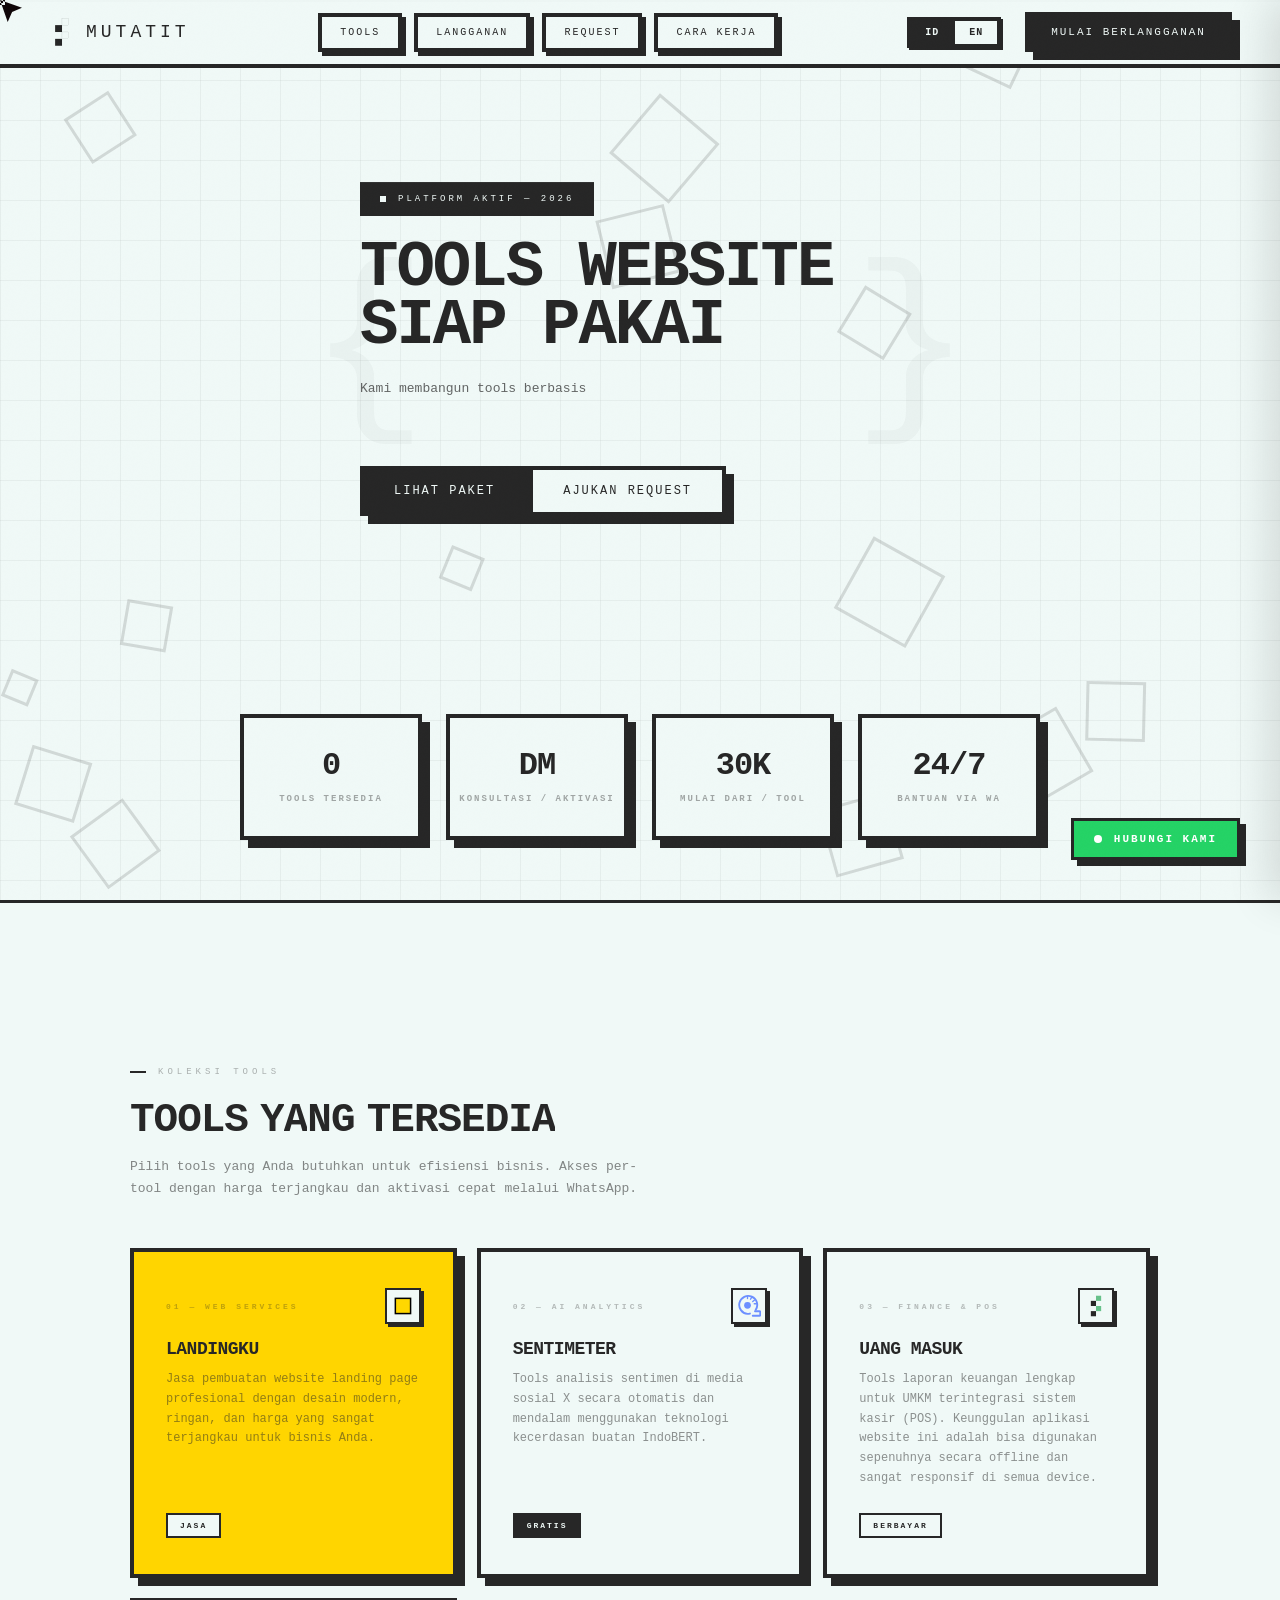
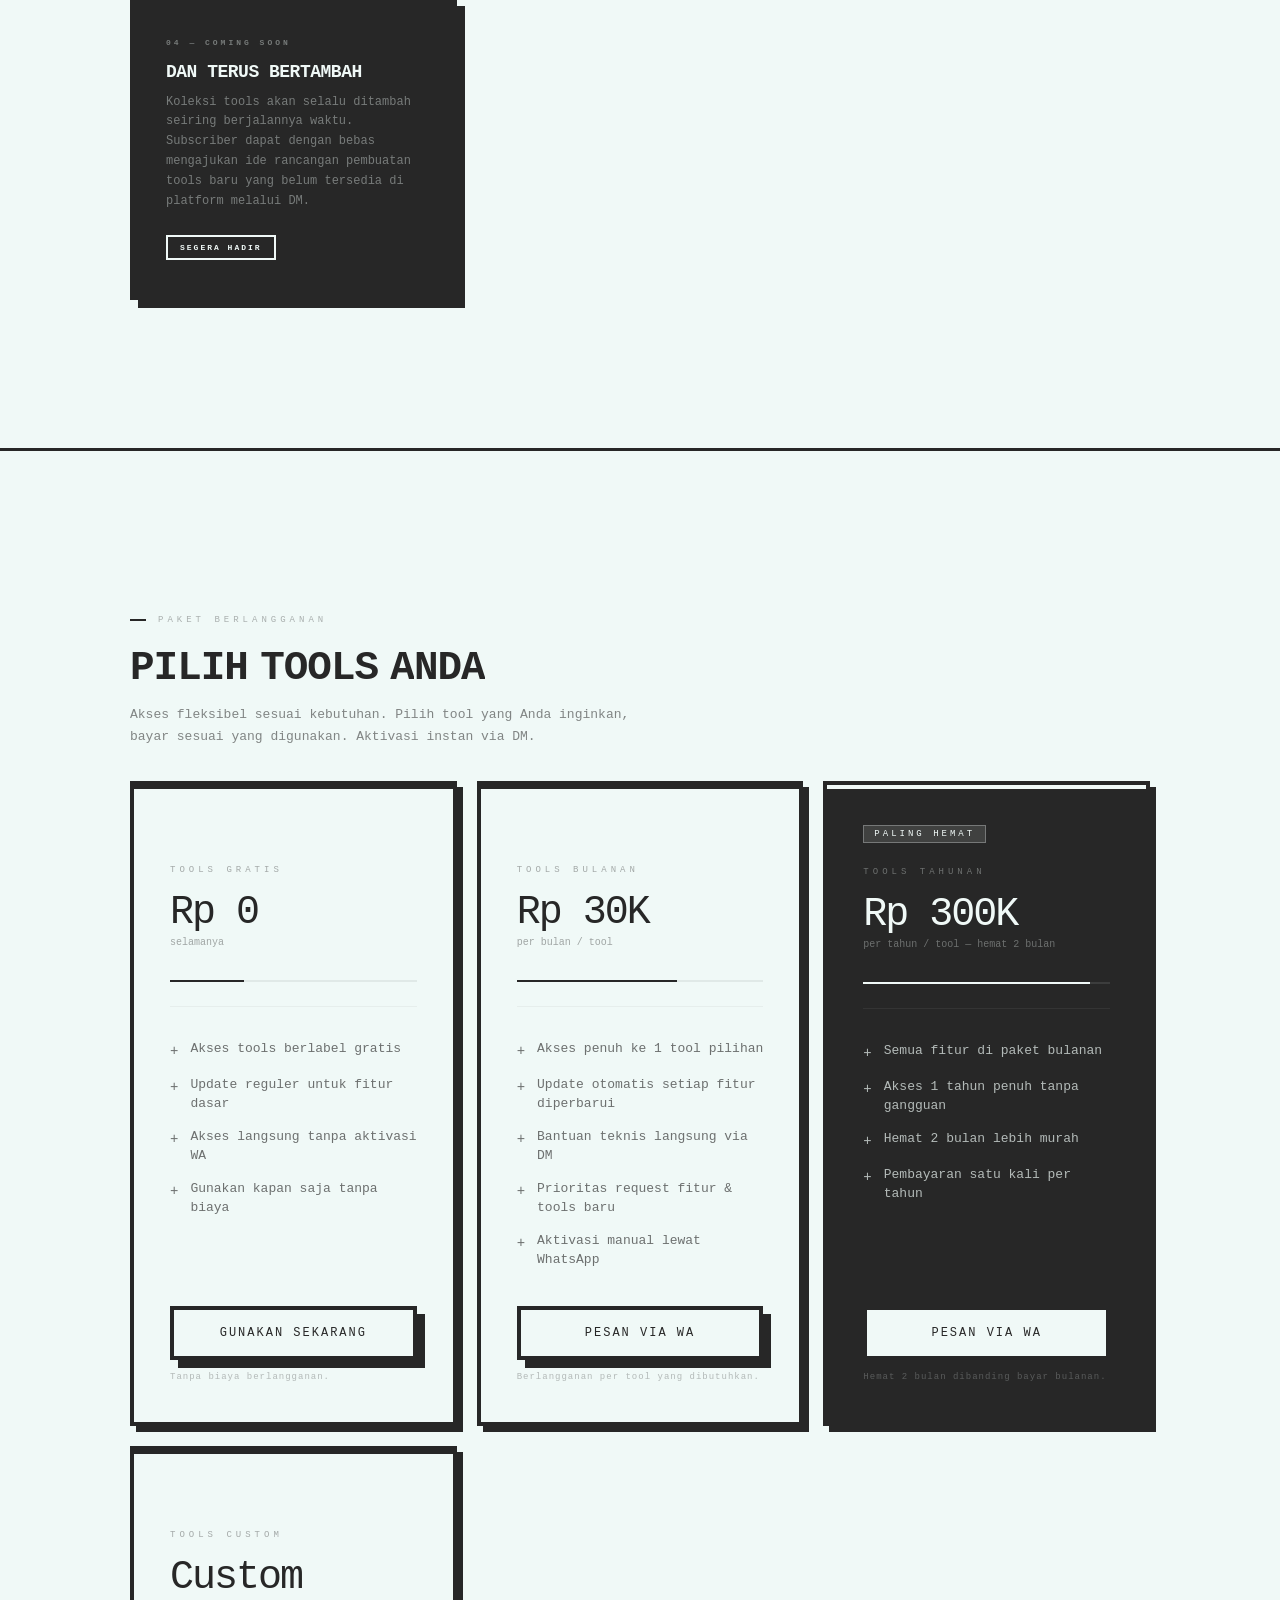
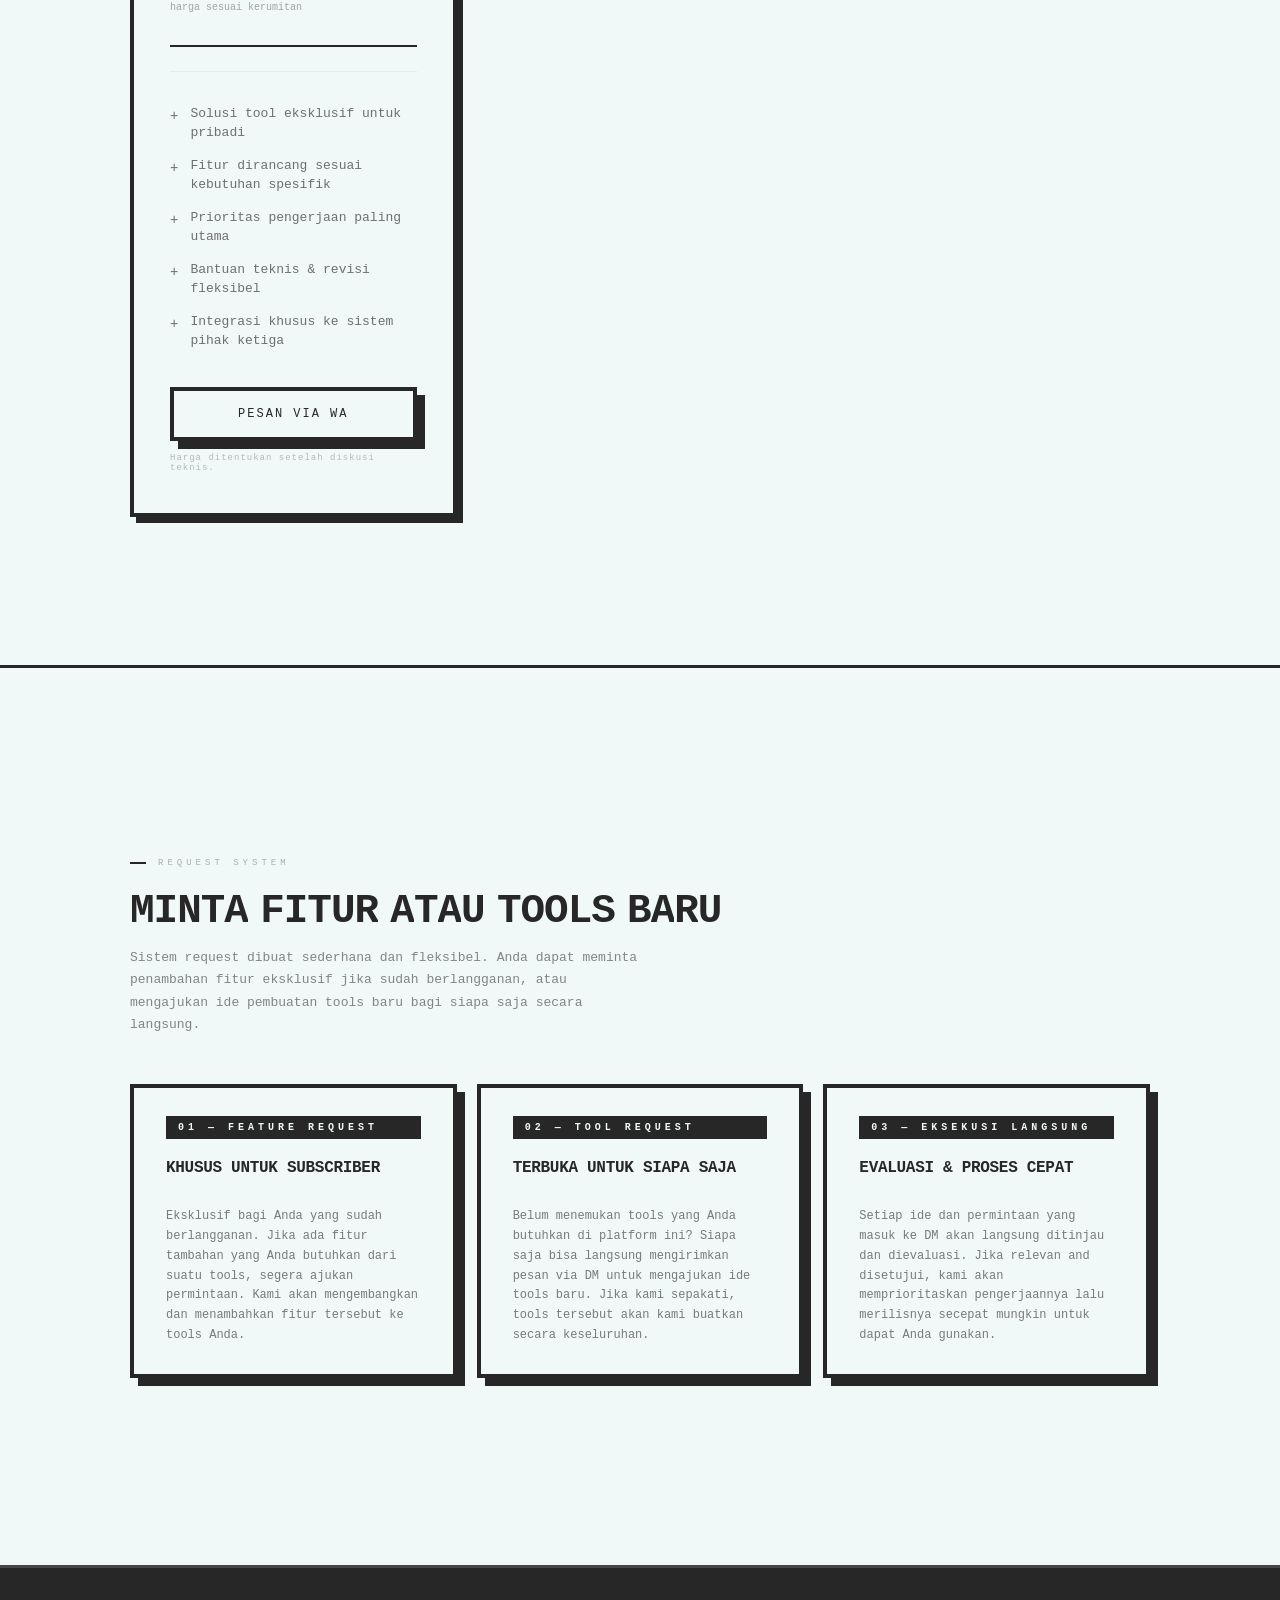
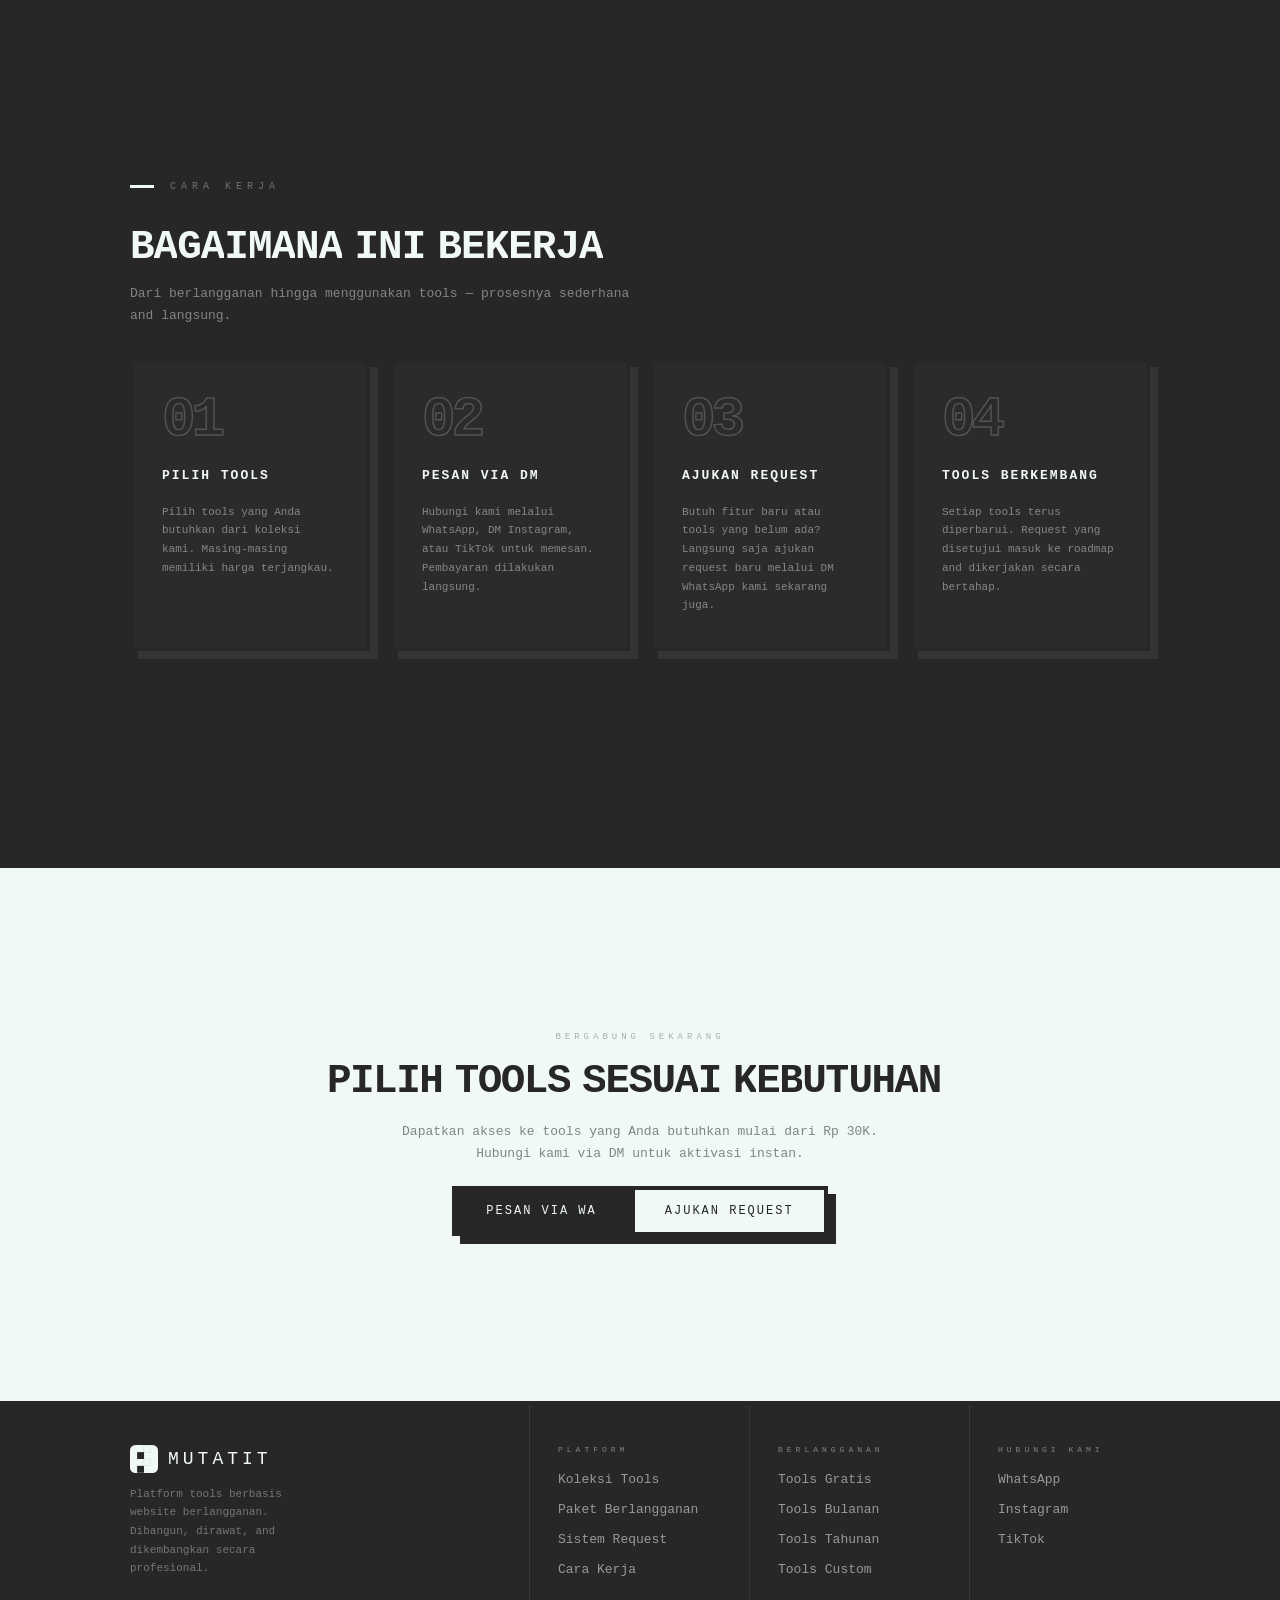
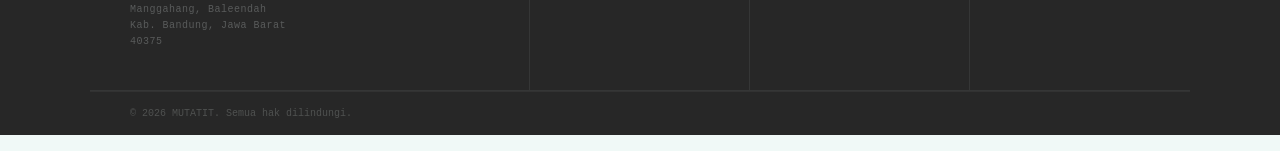
==== commit 0be971d5: "up card data terus bertambah" ====
--- a/index.html
+++ b/index.html
@@ -225,11 +225,11 @@
         <div class="tool-card inv">
           <div class="tc-fill"></div>
           <div class="tc-glow"></div>
-          <div class="tc-num">04 — COMING SOON</div>
+          <div class="tc-top">
+            <div class="tc-num">04 — COMING SOON</div>
+          </div>
           <h3 class="tc-name" data-i18n="tc_name_4">DAN TERUS BERTAMBAH</h3>
-          <p class="tc-desc" data-i18n="tc_desc_4">Koleksi tools akan selalu ditambah seiring berjalannya waktu.
-            Subscriber dapat dengan bebas
-            mengajukan ide rancangan pembuatan tools baru yang belum tersedia di platform melalui DM.</p>
+          <p class="tc-desc" data-i18n="tc_desc_4">Koleksi tools akan terus ditambah seiring berjalannya waktu. Subscriber dapat dengan bebas mengajukan ide tools baru yang belum tersedia melalui DM.</p>
           <span class="tc-tag" data-i18n="tc_tag_soon">Segera Hadir</span>
         </div>
       </div>
--- a/css/style.min.css
+++ b/css/style.min.css
@@ -1 +1 @@
-:root{--B:#272727;--W:#F0F9F7;--border:4px solid #272727;--sh:8px 8px 0 #272727;--sh-lg:12px 12px 0 #272727;--ease:cubic-bezier(.77, 0, .175, 1);--bounce:cubic-bezier(.34, 1.56, .64, 1);--font:'Cascadia Mono','Cascadia Code','Consolas',monospace}*,::after,::before{margin:0;padding:0;box-sizing:border-box;-webkit-tap-highlight-color:transparent}html{scroll-behavior:smooth;scroll-padding-top:64px}body{background-color:var(--W);color:var(--B);font-family:var(--font);overflow-x:hidden}@media (hover:hover){body{cursor:none}}#gridCanvas{position:fixed;top:0;left:0;width:100%;height:100%;pointer-events:none;z-index:0}.cur,.curf,.loader,.scanline,.scroll-prog,footer,nav,section{position:relative;z-index:1}a{color:inherit;text-decoration:none}@media (hover:hover){a{cursor:none}}@media (hover:hover){button{cursor:none}}::selection{background:var(--B);color:var(--W)}body::after{content:'';position:fixed;inset:0;pointer-events:none;z-index:8000;background-image:url("data:image/svg+xml,%3Csvg xmlns='http://www.w3.org/2000/svg' width='200' height='200'%3E%3Cfilter id='n'%3E%3CfeTurbulence type='fractalNoise' baseFrequency='.85' numOctaves='4' stitchTiles='stitch'/%3E%3C/filter%3E%3Crect width='200' height='200' filter='url(%23n)' opacity='.04'/%3E%3C/svg%3E");opacity:.12}@keyframes grain{0%{transform:translate(0,0)}10%{transform:translate(-3%,-4%)}20%{transform:translate(3%,2%)}30%{transform:translate(-2%,5%)}40%{transform:translate(4%,-2%)}50%{transform:translate(-1%,3%)}60%{transform:translate(3%,-3%)}70%{transform:translate(-4%,1%)}80%{transform:translate(2%,4%)}90%{transform:translate(-3%,-1%)}100%{transform:translate(1%,2%)}}.scanline{position:fixed;top:0;left:0;width:100%;height:2px;background:rgba(39,39,39,.01);pointer-events:none;z-index:8001}@keyframes scan{from{top:0}to{top:100%}}.cur{display:none!important}@media (hover:hover) and (pointer:fine){.cur{display:block!important;width:22px;height:22px;background-image:url("data:image/svg+xml;charset=utf-8,%3Csvg xmlns='http://www.w3.org/2000/svg' width='22' height='22' viewBox='0 0 22 22'%3E%3Cpath fill='white' d='M0 0 L22 7.7 L12.1 12.1 L7.7 22 Z'/%3E%3C/svg%3E");background-size:contain;background-repeat:no-repeat;position:fixed;pointer-events:none;z-index:9999;top:0;left:0;border:none;outline:0;transition:transform .05s;mix-blend-mode:difference}}.curf{display:none!important}@media (hover:hover) and (pointer:fine){.curf{display:block!important;width:10px;height:10px;border:2.5px solid #fff;background:0 0;position:fixed;pointer-events:none;z-index:9998;top:0;left:0;transition:width .22s var(--bounce),height .22s var(--bounce),background .2s,border-color .2s;mix-blend-mode:difference}}.curf.hov{width:44px;height:44px;background:rgba(255,255,255,.1);border-color:#fff}.curf.click{width:20px;height:20px;background:#fff}.cursor-trail{position:fixed;width:5px;height:5px;background:var(--B);border-radius:50%;pointer-events:none;z-index:9990;top:0;left:0;opacity:0;animation:trail-fade .6s ease forwards}@keyframes trail-fade{0%{opacity:.35;transform:scale(1)}100%{opacity:0;transform:scale(0)}}.exp-particle{position:fixed;width:4px;height:4px;background:var(--B);pointer-events:none;z-index:9995;border-radius:50%;animation:exp-fly .5s ease-out forwards}@keyframes exp-fly{0%{transform:translate(0,0) scale(1);opacity:1}100%{transform:translate(var(--tx),var(--ty)) scale(0);opacity:0}}*{scrollbar-width:thin;scrollbar-color:var(--B) var(--W)}::-webkit-scrollbar{width:14px;height:14px;display:block}::-webkit-scrollbar-track{background:var(--W);border-left:var(--border)}::-webkit-scrollbar-thumb{background:var(--B);border:3px solid var(--W);outline:var(--border);transition:background .2s}::-webkit-scrollbar-thumb:hover{background:#444}.scroll-prog{position:fixed;top:0;left:0;height:4px;background:var(--B);z-index:1100;width:0;transition:width .08s linear}.loader{position:fixed;inset:0;background:var(--B);z-index:10000;display:flex;flex-direction:column;align-items:center;justify-content:center;overflow:hidden}.ld-vl{position:absolute;top:0;bottom:0;width:1px;background:rgba(240,249,247,.06);transform:scaleY(0);transform-origin:top;animation:vlin 1s var(--ease) forwards}.ld-hl{position:absolute;left:0;right:0;height:1px;background:rgba(240,249,247,.06);transform:scaleX(0);transform-origin:left;animation:hlin 1s .15s var(--ease) forwards}@keyframes vlin{to{transform:scaleY(1)}}@keyframes hlin{to{transform:scaleX(1)}}.ld-center{position:relative;z-index:1;display:flex;flex-direction:column;align-items:center;gap:16px}.ld-num{font-family:var(--font);font-size:clamp(80px, 14vw, 152px);color:var(--W);line-height:1;letter-spacing:-4px;clip-path:inset(0 100% 0 0);animation:clipIn .7s .25s var(--ease) forwards}@keyframes clipIn{to{clip-path:inset(0 0% 0 0)}}.ld-sub{font-family:var(--font);font-size:10px;letter-spacing:5px;text-transform:uppercase;color:rgba(240,249,247,.28);opacity:0;animation:fadeup .5s .5s both}@keyframes fadeup{from{opacity:0;transform:translateY(8px)}to{opacity:1;transform:none}}.ld-bar{width:180px;height:2px;background:rgba(240,249,247,.1);overflow:hidden;opacity:0;animation:fadeup .4s .4s both}.ld-fill{width:0;height:100%;background:var(--W);transition:width .06s linear}.ld-corner{position:absolute;font-family:var(--font);font-size:9px;letter-spacing:2px;color:rgba(240,249,247,.18);opacity:0;animation:fadeup .5s .6s both}.ld-corner.tl{top:24px;left:24px}.ld-corner.tr{top:24px;right:24px;text-align:right}.ld-corner.bl{bottom:24px;left:24px}.ld-corner.br{bottom:24px;right:24px;text-align:right}.ld-scan{position:absolute;inset:0;pointer-events:none;background:repeating-linear-gradient(0deg,transparent,transparent 3px,rgba(240,249,247,.015) 3px,rgba(240,249,247,.015) 4px);animation:ld-scan-move 4s linear infinite}@keyframes ld-scan-move{from{background-position:0 0}to{background-position:0 100px}}.loader.out{animation:ldout .7s var(--ease) forwards}@keyframes ldout{to{transform:translateY(-100%)}}.nav{position:fixed;top:0;left:0;right:0;z-index:1000;background:var(--W);border-bottom:var(--border);transform:translateY(-100%);transition:transform .6s var(--ease)}.nav.show{transform:none}.nav-in{max-width:1440px;margin:0 auto;padding:0 48px;height:64px;display:flex;align-items:center;justify-content:space-between}.nav-logo{font-family:var(--font);font-size:18px;letter-spacing:4px;display:flex;align-items:center;gap:10px}.nav-blink{width:8px;height:8px;background:var(--B);animation:blk 1.4s step-end infinite}@keyframes blk{0%,100%{opacity:1}50%{opacity:0}}.nav-links{list-style:none;display:flex;gap:12px;align-items:center}.nav-links a{font-family:var(--font);font-size:10px;letter-spacing:2px;text-transform:uppercase;padding:10px 18px;display:flex;align-items:center;color:var(--B);border:var(--border);background:var(--W);box-shadow:4px 4px 0 var(--B);transition:transform .15s,box-shadow .15s,background .2s}.nav-links a:hover{transform:translate(-3px,-3px);box-shadow:7px 7px 0 var(--B);background:var(--W)}.nav-links a:active{transform:translate(0,0);box-shadow:2px 2px 0 var(--B)}.nav-cta{font-family:var(--font);font-size:11px;letter-spacing:2px;text-transform:uppercase;background:var(--B);color:var(--W);border:var(--border);padding:10px 22px;box-shadow:var(--sh);transition:box-shadow .15s,transform .15s;display:inline-block}.nav-cta:hover{box-shadow:none;transform:translate(6px,6px)}.nav-right{display:flex;align-items:center;gap:24px}.lang-switcher{display:flex;border:var(--border);background:var(--W);box-shadow:2px 2px 0 var(--B);overflow:hidden}.lang-btn{padding:6px 14px;font-family:var(--font);font-size:10px;font-weight:700;color:var(--B);background:0 0;border:none;cursor:pointer;transition:background .2s,color .2s;letter-spacing:1px}.lang-btn:not(:last-child){border-right:2px solid var(--B)}.lang-btn.active{background:var(--B);color:var(--W)}.lang-btn:hover:not(.active){background:rgba(39,39,39,.05)}.btn{font-family:var(--font);font-size:12px;letter-spacing:2px;text-transform:uppercase;border:var(--border);padding:14px 30px;display:inline-block;transition:box-shadow .15s,transform .15s;position:relative;overflow:hidden}.btn-inner{position:relative;z-index:1;display:block;transition:transform .3s var(--ease)}.btn::before{content:'';position:absolute;inset:0;transform:translateY(101%);transition:transform .35s var(--ease);z-index:0}.btn:hover::before{transform:none}.btn-d{background:var(--B);color:var(--W);box-shadow:var(--sh)}.btn-d::before{background:rgba(240,249,247,.1)}.btn-d:hover{box-shadow:none;transform:translate(6px,6px)}.btn-l{background:var(--W);color:var(--B);box-shadow:var(--sh)}.btn-l::before{background:var(--B)}.btn-l:hover{box-shadow:none;transform:translate(6px,6px)}.btn-l:hover .btn-inner{color:var(--W)}.hero{min-height:100vh;padding-top:64px;display:grid;grid-template-rows:1fr;position:relative}.hero-corners span{position:absolute;width:18px;height:18px;pointer-events:none;z-index:2;animation:cpop .5s var(--bounce) 2s both}.hero-corners span:first-child{top:70px;left:0;border-top:var(--border);border-left:var(--border)}.hero-corners span:nth-child(2){top:70px;right:0;border-top:var(--border);border-right:var(--border)}.hero-corners span:nth-child(3){bottom:0;left:0;border-bottom:var(--border);border-left:var(--border)}.hero-corners span:nth-child(4){bottom:0;right:0;border-bottom:var(--border);border-right:var(--border)}@keyframes cpop{from{opacity:0;transform:scale(0)}to{opacity:1;transform:none}}.hero-particles{position:absolute;inset:0;top:64px;pointer-events:none;overflow:hidden}.particle{position:absolute;width:3px;height:3px;background:var(--B);border-radius:50%;opacity:0;animation:particle-float var(--dur,8s) var(--delay,0s) ease-in-out infinite}@keyframes particle-float{0%{transform:translateY(0) translateX(0);opacity:0}10%{opacity:.15}50%{transform:translateY(-60px) translateX(var(--dx,20px));opacity:.1}90%{opacity:.08}100%{transform:translateY(-120px) translateX(var(--dx2,10px));opacity:0}}.hero-mq{border-bottom:var(--border);overflow:hidden;white-space:nowrap;padding:10px 0;background:var(--B);transform:scaleX(0);transform-origin:left;animation:scaleIn .6s .1s var(--ease) forwards}@keyframes scaleIn{to{transform:scaleX(1)}}.mq-track{display:inline-flex;animation:tk 20s linear infinite}.mq-item{display:inline-flex;align-items:center;gap:20px;padding:0 24px;font-family:var(--font);font-size:11px;letter-spacing:3px;text-transform:uppercase;color:var(--W)}.mq-sep{display:inline-block;margin:0 10px}.mq-sep::before{content:'—';opacity:.4}.hero-body{display:grid;grid-template-columns:1fr;justify-items:center;align-items:center;text-align:center}.hero-l{padding:48px 60px;display:flex;flex-direction:column;justify-content:center;gap:24px;position:relative;width:fit-content;max-width:880px;transform:translateY(-40px)}.hero-bracket{position:absolute;font-family:var(--font);font-size:200px;color:rgba(39,39,39,.03);pointer-events:none;line-height:1;animation:bracket-breathe 5s ease-in-out infinite;user-select:none}.hero-bracket.br-l{left:8px;top:50%;transform:translateY(-50%)}.hero-bracket.br-r{right:8px;top:50%;transform:translateY(-50%);animation-delay:-2.5s}@keyframes bracket-breathe{0%,100%{opacity:.03;transform:translateY(-50%) scale(1)}50%{opacity:.06;transform:translateY(-50%) scale(1.02)}}.hero-tag{display:inline-flex;align-items:center;gap:12px;border:var(--border);background:var(--B);color:var(--W);padding:8px 16px;width:fit-content;font-family:var(--font);font-size:9px;letter-spacing:3px;text-transform:uppercase;clip-path:inset(0 100% 0 0);animation:clipIn .5s 1.8s var(--ease) forwards}.tag-dot{width:6px;height:6px;background:var(--W);animation:blk 1.4s step-end infinite}.hero-h1{font-family:var(--font);font-size:clamp(32px, 5vw, 72px);line-height:.9;letter-spacing:-2px;font-weight:900;text-transform:uppercase;text-align:left}.hl{overflow:hidden;display:block}.hl-i{display:block;transform:translateY(110%);transition:transform 1s var(--ease)}.hl-i.in{transform:none}.glitch{position:relative;display:inline-block}.glitch::after,.glitch::before{content:attr(data-t);position:absolute;top:0;left:0;width:100%;height:100%;pointer-events:none}.glitch::before{clip-path:polygon(0 0,100% 0,100% 38%,0 38%);animation:gb 6s infinite}.glitch::after{clip-path:polygon(0 62%,100% 62%,100% 100%,0 100%);animation:ga 6s infinite}@keyframes gb{0%,100%,88%{transform:none;opacity:0}89%{transform:translate(-4px,0);opacity:.7}91%{transform:translate(4px,0);opacity:.7}93%{transform:none;opacity:0}}@keyframes ga{0%,100%,88%{transform:none;opacity:0}90%{transform:translate(5px,0);opacity:.5}92%{transform:translate(-3px,0);opacity:.5}94%{transform:none;opacity:0}}.hero-desc{font-family:var(--font);font-size:13px;line-height:1.6;color:rgba(39,39,39,.7);max-width:560px;font-weight:400;opacity:0;transition:opacity .6s;text-align:left}.hero-desc.in{opacity:1}.hero-btns{display:flex;gap:0;opacity:0;transform:translateY(20px);transition:opacity .6s,transform .6s}.hero-btns.in{opacity:1;transform:none}.hero-r{display:grid;grid-template-rows:1fr auto}.hero-r-top{padding:48px 40px;border-bottom:var(--border);display:flex;flex-direction:column;justify-content:space-between;gap:24px;opacity:0;transform:translateX(32px);transition:opacity .7s .4s var(--ease),transform .7s .4s var(--ease)}.hero-r-top.in{opacity:1;transform:none}.r-lbl{font-family:var(--font);font-size:9px;letter-spacing:3px;text-transform:uppercase;color:rgba(39,39,39,.35);margin-bottom:8px}.r-big{font-family:var(--font);font-size:38px;line-height:1;letter-spacing:-1px}.r-dot-row{display:flex;align-items:center;gap:10px;font-family:var(--font);font-size:10px;letter-spacing:2px;text-transform:uppercase}.r-dot{width:8px;height:8px;background:var(--B);animation:pulse 1.6s ease-in-out infinite}@keyframes pulse{0%,100%{transform:scale(1);opacity:1}50%{transform:scale(.4);opacity:.3}}.r-rows{display:flex;flex-direction:column}.r-row{display:flex;justify-content:space-between;align-items:center;padding:11px 0;border-top:2px solid rgba(39,39,39,.07);font-family:var(--font);font-size:13px;opacity:0;transform:translateX(14px);transition:opacity .4s,transform .4s}.r-row:last-child{border-bottom:2px solid rgba(39,39,39,.07)}.r-key{font-family:var(--font);font-size:10px;letter-spacing:1px;color:rgba(39,39,39,.4)}.r-val{font-family:var(--font);font-size:12px;letter-spacing:1px}.hero-r-bot{padding:28px 40px;background:var(--B);color:var(--W);opacity:0;transform:translateX(32px);transition:opacity .7s .55s var(--ease),transform .7s .55s var(--ease)}.hero-r-bot.in{opacity:1;transform:none}.r-bot-name{font-family:var(--font);font-size:16px;letter-spacing:2px;margin-bottom:6px}.r-bot-note{font-family:var(--font);font-size:9px;line-height:1.8;color:rgba(240,249,247,.35);letter-spacing:1px}.hero{position:relative;overflow:hidden}.stat-bar{display:grid;grid-template-columns:repeat(4,1fr);gap:24px;padding:0 40px 60px;background:0 0;width:100%;max-width:880px;margin:0 auto;position:relative;z-index:10;transform:translateY(0)}.stat-col{padding:32px 24px;border:var(--border);background:var(--W);box-shadow:8px 8px 0 var(--B);opacity:0;transform:translateY(16px);transition:opacity .5s,transform .3s var(--bounce),box-shadow .3s var(--bounce);position:relative;overflow:hidden;display:flex;flex-direction:column;align-items:center;text-align:center}.stat-col:hover{transform:translate(-4px,-4px);box-shadow:12px 12px 0 var(--B)}.stat-col.in{opacity:1;transform:none}.stat-col::before{content:'';position:absolute;bottom:0;left:0;right:0;height:0;background:var(--B);transition:height .35s var(--ease);z-index:0}.stat-col:hover::before{height:100%}.stat-col>*{position:relative;z-index:1;transition:color .35s}.stat-col:hover .stat-l,.stat-col:hover .stat-n{color:var(--W)}.stat-n{font-family:var(--font);font-size:34px;line-height:1;letter-spacing:-1px}.stat-l{font-family:var(--font);font-size:9px;letter-spacing:1.5px;text-transform:uppercase;color:rgba(39,39,39,.4);margin-top:4px;white-space:nowrap;min-height:auto}.ticker{overflow:hidden;white-space:nowrap;padding:13px 0}.ticker.dk{background:var(--B)}.ticker.lt{background:var(--W)}.tk-track{display:inline-flex;animation:tk 36s linear infinite}.tk-track.rev{animation:tkr 28s linear infinite}@keyframes tk{from{transform:none}to{transform:translateX(-50%)}}@keyframes tkr{from{transform:translateX(-50%)}to{transform:none}}.tk-item{display:inline-flex;align-items:center;gap:28px;padding:0 28px;font-family:var(--font);font-weight:700;font-size:12px;letter-spacing:4px;text-transform:uppercase}.ticker.dk .tk-item{color:var(--W)}.ticker.lt .tk-item{color:var(--B)}.tk-sep{display:inline-block;margin:0 12px}.tk-sep::before{content:'—';opacity:.2}.ticker:hover .tk-track{animation-play-state:paused}.how-head,.s-head{padding:64px 40px 32px;display:flex;flex-direction:column;gap:14px;align-items:flex-start;text-align:left;max-width:1100px;margin:0 auto}.s-tag{font-family:var(--font);font-size:9px;letter-spacing:4px;text-transform:uppercase;color:rgba(39,39,39,.35);margin-bottom:8px;display:flex;align-items:center;gap:12px}.s-tag::before{content:'';width:16px;height:2px;background:var(--B);display:block}.s-title{font-family:var(--font);font-size:clamp(22px, 3.2vw, 44px);line-height:1.05;letter-spacing:-1px;font-weight:900;text-transform:uppercase;white-space:nowrap}.s-desc{font-family:var(--font);font-size:13px;line-height:1.7;color:rgba(39,39,39,.55);max-width:520px;font-weight:400}.rv{opacity:0;transform:translateY(32px);transition:opacity .7s var(--ease),transform .7s var(--ease)}.rv.in{opacity:1;transform:none}.cta{min-height:60vh;display:flex;flex-direction:column;justify-content:center;position:relative;overflow:hidden}@keyframes cta-border-pulse{0%,100%{box-shadow:inset 0 0 0 0 rgba(39,39,39,.1)}50%{box-shadow:inset 0 0 0 6px rgba(39,39,39,.06)}}.rv-l{opacity:0;transform:translateX(-32px);transition:opacity .7s var(--ease),transform .7s var(--ease)}.rv-l.in{opacity:1;transform:none}.rv-r{opacity:0;transform:translateX(32px);transition:opacity .7s var(--ease),transform .7s var(--ease)}.rv-r.in{opacity:1;transform:none}.rv-clip{clip-path:inset(0 100% 0 0);transition:clip-path .9s var(--ease)}.rv-clip.in{clip-path:inset(0 0% 0 0)}.split-letter{overflow:hidden;display:inline-block}.split-letter .char{display:inline-block;transform:translateY(110%);transition:transform .6s var(--ease)}.split-letter .char.in{transform:none}.tools{min-height:100vh;display:flex;flex-direction:column;justify-content:center;padding:100px 0;border-top:3px solid var(--B)}.tools-grid{display:grid;grid-template-columns:repeat(3,1fr);gap:20px;max-width:1100px;margin:0 auto;padding:16px 40px 48px}.tool-card{border:var(--border);background:var(--W);box-shadow:8px 8px 0 var(--B);padding:36px 32px;position:relative;overflow:hidden;opacity:0;transform:translateY(32px);transition:transform .3s var(--bounce),box-shadow .3s var(--bounce),opacity .6s var(--ease);display:flex;flex-direction:column;justify-content:space-between;min-height:300px}.tool-card:hover{transform:translate(-3px,-3px);box-shadow:12px 12px 0 var(--B)}.tool-card.in{opacity:1;transform:none}.tc-fill{position:absolute;inset:0;background:var(--W);transform:scaleY(0);transform-origin:bottom;transition:transform .42s var(--ease);z-index:0}.tool-card:hover .tc-fill{transform:scaleY(1)}.tool-card>:not(.tc-fill){position:relative;z-index:5}.tool-card::before{content:'';position:absolute;inset:0;pointer-events:none;z-index:2;box-shadow:inset 0 0 0 0 var(--W);transition:box-shadow .3s}.tool-card:hover::before{box-shadow:inset 0 0 0 3px var(--B)}.tc-top{display:flex;align-items:center;justify-content:space-between;margin-bottom:16px}.tc-num{font-family:var(--font);font-size:8px;letter-spacing:3px;margin-bottom:0;color:rgba(39,39,39,.3);font-weight:700}.tc-logo-wrap{width:36px;height:36px;border:2px solid var(--B);background:var(--W);display:flex;align-items:center;justify-content:center;flex-shrink:0;overflow:hidden;box-shadow:3px 3px 0 var(--B);transition:transform .2s var(--bounce),box-shadow .2s var(--bounce)}.tool-card:hover .tc-logo-wrap{transform:translate(-2px,-2px);box-shadow:5px 5px 0 var(--B)}.tc-logo{width:24px;height:24px;object-fit:contain;display:block}.tool-card.yel .tc-logo-wrap{background:var(--W);border-color:var(--B)}.tool-card.dark .tc-logo-wrap,.tool-card.inv .tc-logo-wrap{background:rgba(240,249,247,.08);border-color:rgba(240,249,247,.3);box-shadow:3px 3px 0 rgba(240,249,247,.15)}.tool-card.dark:hover .tc-logo-wrap,.tool-card.inv:hover .tc-logo-wrap{box-shadow:5px 5px 0 var(--B);border-color:var(--B)}.tc-name{font-family:var(--font);font-size:18px;line-height:1.1;font-weight:900;margin-bottom:10px;letter-spacing:-.5px}.tc-desc{font-family:var(--font);font-size:12px;line-height:1.65;color:rgba(39,39,39,.5);margin-bottom:auto;font-weight:400}.tc-tag{display:inline-flex;font-family:var(--font);font-size:8px;letter-spacing:2px;text-transform:uppercase;padding:6px 12px;background:var(--W);border:2px solid var(--B);color:var(--B);font-weight:800;width:fit-content;margin-top:24px}.tc-tag.free{background:var(--B);color:var(--W)}.tool-card.inv{background:var(--B);color:var(--W)}.tool-card.yel{background:#ffd500;color:var(--B)}.tool-card.dark{background:var(--B);color:var(--W);box-shadow:8px 8px 0 rgba(39,39,39,.3)}.sub-card.feat{background:var(--B);color:var(--W)}.sub-card.feat .sub-price{color:var(--W)}.sub-card.feat .sub-note{color:rgba(240,249,247,.35)}.sub-card.feat .sub-feat li{color:rgba(240,249,247,.8)}.tool-card.dark .tc-desc,.tool-card.dark .tc-num,.tool-card.inv .tc-desc,.tool-card.inv .tc-num{color:rgba(240,249,247,.4)}.tool-card.dark .tc-name,.tool-card.inv .tc-name{color:var(--W)}.tool-card.dark .tc-tag,.tool-card.inv .tc-tag{border-color:var(--W);background:0 0;color:var(--W)}.tool-card:hover .tc-num{color:rgba(39,39,39,.4)!important}.tool-card:hover .tc-desc{color:rgba(39,39,39,.6)!important}.tool-card:hover .tc-name{color:var(--B)!important}.tool-card:hover .tc-tag{border-color:var(--B)!important;background:0 0!important;color:var(--B)!important}.sub{min-height:100vh;display:flex;flex-direction:column;justify-content:center;padding:100px 0;border-top:3px solid var(--B)}.sub-grid{max-width:1100px;margin:0 auto;display:grid;grid-template-columns:repeat(3,1fr);gap:20px;padding:0 40px 48px}.sub-card:nth-child(4){grid-column:2}.sub-card{padding:40px 36px;border:var(--border);background:var(--W);box-shadow:6px 6px 0 var(--B);position:relative;overflow:hidden;opacity:0;transform:translateY(32px);transition:transform .3s var(--bounce),box-shadow .3s var(--bounce),opacity .6s var(--ease);display:flex;flex-direction:column;height:100%}.sub-card:hover{transform:translate(-4px,-4px);box-shadow:14px 14px 0 var(--B)}.sub-card.in{opacity:1;transform:none}.sub-card::before{content:'';position:absolute;top:0;left:0;right:0;height:4px;background:var(--B);transform:scaleX(0);transform-origin:left;transition:transform .6s .15s var(--ease)}.sub-card.in::before{transform:scaleX(1)}.sub-card:not(:hover){transition:opacity .6s,transform .6s var(--ease),box-shadow .2s}.sub-card:hover{transform:translate(-5px,-5px)!important;box-shadow:var(--sh-lg)}.stat-col{padding:32px;border:var(--border);transition:transform .3s var(--ease),box-shadow .3s var(--ease)}.stat-col:hover{transform:translateY(-5px);box-shadow:var(--sh-lg)}.stat-n{font-family:var(--font);font-size:32px;line-height:1;font-weight:900;letter-spacing:-1px;margin-bottom:8px}.stat-l{font-family:var(--font);font-size:9px;letter-spacing:2px;text-transform:uppercase;color:rgba(39,39,39,.4);font-weight:700}.sub-btn{margin-top:auto}.sub-card.feat::before{background:var(--W)}.sub-badge{display:inline-block;align-self:flex-start;background:var(--W);color:var(--B);font-family:var(--font);font-size:9px;letter-spacing:3px;text-transform:uppercase;padding:3px 10px;margin-bottom:24px;animation:badgepop 2s ease-in-out infinite}.sub-badge.placeholder{opacity:0;pointer-events:none;visibility:hidden;animation:none;margin-bottom:24px}@keyframes badgepop{0%,100%{transform:none}50%{transform:scale(1.05)}}.sub-card.feat .sub-badge{background:rgba(240,249,247,.12);color:var(--W);border:1px solid rgba(240,249,247,.3)}.sub-tier{font-family:var(--font);font-size:9px;letter-spacing:4px;text-transform:uppercase;color:rgba(39,39,39,.38);margin-bottom:18px}.sub-card.feat .sub-tier{color:rgba(240,249,247,.35)}.sub-price{font-family:var(--font);font-size:40px;line-height:1;letter-spacing:-2px;margin-bottom:4px}.sub-period{font-family:var(--font);font-size:10px;color:rgba(39,39,39,.4);margin-bottom:20px}.sub-card.feat .sub-period{color:rgba(240,249,247,.35)}.sub-div{height:3px;background:rgba(39,39,39,.08);margin-bottom:28px}.sub-card.feat .sub-div{background:rgba(240,249,247,.1)}.sub-feats{list-style:none;display:flex;flex-direction:column;gap:13px;margin-bottom:36px;flex-grow:1;border-top:1px solid rgba(39,39,39,.05);padding-top:32px}.sub-card.feat .sub-feats{border-top-color:rgba(240,249,247,.06)}.sub-feat{font-family:var(--font);font-size:13px;line-height:1.5;color:rgba(39,39,39,.65);display:flex;align-items:flex-start;gap:12px;font-weight:400;opacity:0;transform:translateX(-12px);transition:opacity .4s,transform .4s var(--ease)}.sub-card.in .sub-feat:first-child{opacity:1;transform:none;transition-delay:.1s}.sub-card.in .sub-feat:nth-child(2){opacity:1;transform:none;transition-delay:.2s}.sub-card.in .sub-feat:nth-child(3){opacity:1;transform:none;transition-delay:.3s}.sub-card.in .sub-feat:nth-child(4){opacity:1;transform:none;transition-delay:.4s}.sub-card.in .sub-feat:nth-child(5){opacity:1;transform:none;transition-delay:.5s}.sub-card.feat .sub-feat{color:rgba(240,249,247,.7)}.sub-feat::before{content:'+';font-family:var(--font);font-size:14px;flex-shrink:0;margin-top:2px}.sub-btn{display:block;width:100%;font-family:var(--font);font-size:12px;letter-spacing:2px;text-transform:uppercase;text-align:center;padding:16px;border:var(--border);background:var(--B);color:var(--W);box-shadow:var(--sh);transition:box-shadow .15s,transform .15s;position:relative;overflow:hidden}.sub-btn:hover{box-shadow:none;transform:translate(6px,6px)}.sub-card.feat .sub-btn{background:var(--W);color:var(--B)}.sub-btn-out{background:var(--W);color:var(--B)}.sub-note{font-family:var(--font);font-size:9px;letter-spacing:1px;color:rgba(39,39,39,.3);margin-top:12px}.sub-card.feat .sub-note{color:rgba(240,249,247,.25)}@keyframes rip{0%{transform:scale(0);opacity:.6}100%{transform:scale(20);opacity:0}}.req{min-height:100vh;display:flex;flex-direction:column;justify-content:center;padding:100px 0;border-top:3px solid var(--B)}.req-grid{display:grid;grid-template-columns:repeat(3,1fr);gap:20px;max-width:1100px;margin:0 auto;padding:16px 40px 60px}.req-bg{position:absolute;bottom:-40px;right:-20px;font-family:var(--font);font-size:280px;line-height:.8;color:rgba(39,39,39,.03);pointer-events:none;letter-spacing:-20px;font-weight:900;animation:bgfloat 10s ease-in-out infinite}@keyframes bgfloat{0%,100%{transform:translate(0,0) rotate(-2deg)}50%{transform:translate(-20px,-20px) rotate(2deg)}}.req-desc{font-family:var(--font);font-size:16px;line-height:1.8;color:rgba(39,39,39,.6);max-width:600px;font-weight:400}.req-item{padding:28px 32px;border:var(--border);background:var(--W);box-shadow:var(--sh);opacity:0;transform:translateY(40px);transition:transform .3s var(--bounce),box-shadow .3s var(--bounce),opacity .6s var(--ease);position:relative;display:flex;flex-direction:column;height:100%}.req-item:hover{transform:translate(-8px,-8px);box-shadow:16px 16px 0 var(--B);background:#fff}.req-item.in{opacity:1;transform:none}.req-n{font-family:var(--font);font-size:10px;letter-spacing:4px;color:var(--W);background:var(--B);padding:6px 12px;display:inline-block;margin-bottom:20px;text-transform:uppercase;font-weight:700}.req-title{font-family:var(--font);font-size:16px;line-height:1.2;letter-spacing:-.3px;margin-bottom:10px;font-weight:800;text-transform:uppercase;min-height:2.4em}.req-text{font-family:var(--font);font-size:12px;line-height:1.65;color:rgba(39,39,39,.6);font-weight:400}@media(max-width:1100px){.req-grid{grid-template-columns:repeat(2,1fr);padding:20px 40px 60px}}@media(max-width:768px){.req-grid{grid-template-columns:1fr;padding:20px 24px 60px}.req-item{padding:32px 24px}}.how{min-height:100vh;display:flex;flex-direction:column;justify-content:center;padding:100px 0;background:var(--B);color:var(--W);border-top:3px solid rgba(240,249,247,.15)}.how-in,.s-in{max-width:1100px;margin:0 auto}.how-tag{font-family:var(--font);font-size:10px;letter-spacing:5px;text-transform:uppercase;color:rgba(240,249,247,.35);margin-bottom:20px;display:flex;align-items:center;gap:16px}.how-tag::before{content:'';width:24px;height:3px;background:var(--W);display:block}.how-title{font-family:var(--font);font-size:clamp(22px, 3.2vw, 44px);line-height:1.05;letter-spacing:-1px;font-weight:900;text-transform:uppercase;white-space:nowrap}.how-desc{font-family:var(--font);font-size:13px;line-height:1.7;color:rgba(240,249,247,.45);max-width:520px;font-weight:400}.how-steps{display:grid;grid-template-columns:repeat(4,1fr);gap:20px;max-width:1100px;margin:0 auto;padding:0 40px 64px}.how-step{padding:32px 28px;border:var(--border);background:rgba(240,249,247,.02);box-shadow:8px 8px 0 rgba(240,249,247,.06);opacity:0;transform:translateY(32px);transition:all .3s var(--bounce);position:relative;overflow:hidden;display:flex;flex-direction:column;gap:14px}.how-step:hover{transform:translate(-8px,-8px);box-shadow:16px 16px 0 rgba(240,249,247,.12);background:rgba(240,249,247,.04);border-color:rgba(240,249,247,.3)}.how-step.in{opacity:1;transform:none}.how-step::after{content:'';position:absolute;inset:0;background:rgba(240,249,247,.04);transform:translateY(100%);transition:transform .35s var(--ease);z-index:0}.how-step:hover::after{transform:none}.how-step>*{position:relative;z-index:1}.hs-n{font-family:var(--font);font-size:56px;-webkit-text-stroke:1.5px rgba(240,249,247,.2);color:transparent;line-height:.9;margin-bottom:8px;letter-spacing:-4px;font-weight:900;transition:all .35s var(--ease)}.how-step:active .hs-n,.how-step:hover .hs-n,.hs-n:hover{color:#fff!important;-webkit-text-fill-color:#fff!important;-webkit-text-stroke:none!important;transform:scale(1.04);opacity:1!important}.hs-title{font-family:var(--font);font-size:13px;letter-spacing:2px;margin-bottom:6px;color:var(--W);position:relative;display:inline-block;font-weight:800;text-transform:uppercase}.hs-text{font-family:var(--font);font-size:11px;line-height:1.7;color:rgba(240,249,247,.45);font-weight:400}.hs-arrow{display:none}.cta{border-top:3px solid var(--B);border-bottom:var(--border);position:relative;overflow:hidden}.cta-stripes{position:absolute;inset:-60%;pointer-events:none;background:repeating-linear-gradient(45deg,transparent,transparent 58px,rgba(39,39,39,.018) 58px,rgba(39,39,39,.018) 60px);animation:stripes 22s linear infinite}@keyframes stripes{to{transform:translate(84px,84px)}}.cta-border{position:absolute;inset:0;pointer-events:none;z-index:0;box-shadow:inset 0 0 0 0 rgba(39,39,39,.1);animation:cta-border-pulse 4s ease-in-out infinite}@keyframes cta-border-pulse{0%,100%{box-shadow:inset 0 0 0 0 rgba(39,39,39,.1)}50%{box-shadow:inset 0 0 0 6px rgba(39,39,39,.06)}}.cta-grid{display:grid;grid-template-columns:1fr;max-width:1100px;margin:0 auto;min-height:320px;position:relative;z-index:1;justify-items:center;align-items:center}.cta-l{padding:60px 48px;display:flex;flex-direction:column;justify-content:center;align-items:center;text-align:center;gap:20px}.cta-tag{font-family:var(--font);font-size:9px;letter-spacing:4px;text-transform:uppercase;color:rgba(39,39,39,.35)}.cta-h{font-family:var(--font);font-size:clamp(24px, 3.2vw, 52px);line-height:.95;letter-spacing:-1.5px;word-break:break-word}.cta-sub{font-family:var(--font);font-size:13px;line-height:1.7;color:rgba(39,39,39,.55);max-width:480px;font-weight:400}.cta-btns{display:flex;gap:0}.cta-r{background:var(--B);padding:96px 60px;display:flex;flex-direction:column;justify-content:center;gap:32px}.cta-r-lbl{font-family:var(--font);font-size:11px;letter-spacing:3px;text-transform:uppercase;color:rgba(240,249,247,.35)}.cta-r-big{font-family:var(--font);font-size:48px;color:var(--W);line-height:1;letter-spacing:-2px}.cta-r-big::after{content:'|';font-size:.7em;animation:blk .8s step-end infinite;margin-left:4px;color:rgba(240,249,247,.4)}.cta-rows{display:flex;flex-direction:column}.cta-row{display:flex;justify-content:space-between;align-items:center;padding:14px 0;border-bottom:1px solid rgba(240,249,247,.07);transform:translateX(0);transition:transform .2s var(--ease)}.cta-row:first-child{border-top:1px solid rgba(240,249,247,.07)}.cta-row:hover{transform:translateX(6px)}.cta-key{font-family:var(--font);font-size:9px;letter-spacing:2px;text-transform:uppercase;color:rgba(240,249,247,.3)}.cta-val{font-family:var(--font);font-size:12px;color:var(--W);letter-spacing:1px}.live-dot{width:7px;height:7px;background:var(--W);display:inline-block;margin-right:8px;animation:pulse 1.5s ease-in-out infinite}.footer{background:var(--B);color:var(--W)}.ft{max-width:1100px;margin:0 auto;display:grid;grid-template-columns:2fr 1fr 1fr 1fr;border-bottom:1px solid rgba(240,249,247,.07)}.ft-brand{padding:40px 40px;border-right:1px solid rgba(240,249,247,.07)}.ft-logo{font-family:var(--font);font-size:18px;letter-spacing:4px;margin-bottom:12px;display:flex;align-items:center;gap:10px}.ft-desc{font-family:var(--font);font-size:11px;line-height:1.7;color:rgba(240,249,247,.38);max-width:200px;font-weight:400;margin-bottom:24px}.ft-addr{font-family:var(--font);font-size:10px;line-height:1.6;color:rgba(240,249,247,.25);font-weight:400;letter-spacing:.5px}.ft-col{padding:40px 28px;border-right:1px solid rgba(240,249,247,.07)}.ft-col:last-child{border-right:none}.ft-ct{font-family:var(--font);font-size:8px;letter-spacing:4px;text-transform:uppercase;color:rgba(240,249,247,.45);margin-bottom:16px;font-weight:500}.ft-links{list-style:none;display:flex;flex-direction:column;gap:12px}.ft-links a{font-family:var(--font);font-size:13px;color:rgba(240,249,247,.55);font-weight:400;transition:color .2s,padding-left .2s;position:relative}.ft-links a::before{content:'';position:absolute;left:-12px;top:50%;transform:translateY(-50%);width:6px;height:2px;background:var(--W);opacity:0;transition:opacity .2s}.ft-links a:hover{color:var(--W);padding-left:14px}.ft-links a:hover::before{opacity:1}.ft-bot{max-width:1100px;margin:0 auto;padding:16px 40px;display:flex;justify-content:space-between;align-items:center;border-top:1px solid rgba(240,249,247,.05)}.ft-copy{font-family:var(--font);font-size:10px;color:rgba(240,249,247,.2)}.anim-divider{height:1px;background:0 0;background-image:linear-gradient(90deg,transparent,var(--B) 30%,var(--B) 70%,transparent);background-size:200% 100%;background-position:100% 0;animation:sweep-line 2s var(--ease) forwards;opacity:0}@keyframes sweep-line{0%{opacity:0;background-position:100% 0}20%{opacity:1}100%{opacity:1;background-position:0 0}}.tw-cursor{display:inline-block;width:2px;height:1em;background:currentColor;margin-left:2px;vertical-align:text-bottom;animation:blk .7s step-end infinite}.status-ring{display:inline-flex;align-items:center;justify-content:center;width:20px;height:20px;position:relative;margin-right:4px}.status-ring::after,.status-ring::before{content:'';position:absolute;border-radius:50%;border:1.5px solid var(--W)}.status-ring::before{width:10px;height:10px;animation:ring-pulse 2s ease-out infinite}.status-ring::after{width:6px;height:6px;background:var(--W);border:none}@keyframes ring-pulse{0%{transform:scale(1);opacity:1}100%{transform:scale(2.5);opacity:0}}.float-chip{position:absolute;font-family:var(--font);font-size:8px;letter-spacing:2px;text-transform:uppercase;border:1px solid rgba(39,39,39,.15);padding:3px 8px;background:var(--W);color:rgba(39,39,39,.5);animation:chip-float 5s ease-in-out infinite}@keyframes chip-float{0%,100%{transform:translateY(0)}50%{transform:translateY(-6px)}}.sub-bar-wrap{margin:12px 0 24px;height:2px;background:rgba(39,39,39,.08);position:relative;overflow:hidden}.sub-card.feat .sub-bar-wrap{background:rgba(240,249,247,.1)}.sub-bar{position:absolute;left:0;top:0;height:100%;background:var(--B);width:0;transition:width 1.2s var(--ease)}.sub-card.feat .sub-bar{background:var(--W)}.sub-card.in .sub-bar{width:var(--pct,60%)}.orbit-wrap{position:relative;display:inline-flex;align-items:center;justify-content:center}.orbit-ring{position:absolute;width:200px;height:200px;border-radius:50%;border:1px dashed rgba(39,39,39,.08);animation:orbit-spin 20s linear infinite}.orbit-dot{position:absolute;width:4px;height:4px;background:rgba(39,39,39,.2);border-radius:50%;top:0;left:50%;margin-left:-2px;margin-top:-2px}@keyframes orbit-spin{from{transform:rotate(0)}to{transform:rotate(360deg)}}.big-mq:hover .bm-track,.ticker:hover .tk-track{animation-play-state:paused}.wa-float{position:fixed;bottom:40px;right:40px;background:#25d366;color:#fff;border:3px solid #272727;box-shadow:6px 6px 0 #272727;padding:12px 20px;font-family:var(--font);font-size:11px;font-weight:700;letter-spacing:2px;text-transform:uppercase;z-index:1000;display:flex;align-items:center;gap:12px;transition:transform .2s var(--bounce),box-shadow .2s var(--bounce)}.wa-float:hover{transform:translate(-3px,-3px);box-shadow:9px 9px 0 #272727}.wa-badge{width:8px;height:8px;background:#fff;border-radius:50%;animation:pulse 1.5s infinite}.nav-logo-img{height:28px;width:auto;display:block}.nav-toggle{display:none;flex-direction:column;justify-content:space-between;width:26px;height:20px;padding:0;background:0 0;border:none;cursor:pointer;position:relative;z-index:2000;flex-shrink:0}.nt-line{width:100%;height:3px;background:var(--B);transition:all .4s var(--ease);display:block}.nav-toggle.open .nt-line:first-child{transform:translateY(8.5px) rotate(45deg)}.nav-toggle.open .nt-line:nth-child(2){opacity:0;transform:scaleX(0)}.nav-toggle.open .nt-line:nth-child(3){transform:translateY(-8.5px) rotate(-45deg)}.mobile-menu{position:fixed;top:0;bottom:0;right:0;width:80%;max-width:300px;background:var(--W);z-index:1500;display:flex;flex-direction:column;justify-content:flex-start;padding:0;border-left:3px solid var(--B);transform:translateX(100%);transition:transform .5s var(--ease);box-shadow:-12px 0 40px rgba(0,0,0,.12);overflow-y:auto;overflow-x:hidden}.mobile-menu.open{transform:translateX(0)}.mm-in{display:flex;flex-direction:column;height:100%;padding:64px 24px 32px;gap:32px}.mm-head{display:flex;justify-content:center;margin-bottom:24px}.mm-lang{box-shadow:4px 4px 0 var(--B);transform:scale(1.1)}.mm-links{list-style:none;padding:0;margin:0;flex-grow:1}.mm-links li{border-bottom:2px solid rgba(39,39,39,.06)}.mm-links li:first-child{border-top:2px solid rgba(39,39,39,.06)}.mm-links a{font-family:var(--font);font-size:20px;font-weight:900;text-transform:uppercase;color:var(--B);text-decoration:none;letter-spacing:-.5px;display:flex;align-items:center;justify-content:space-between;padding:20px 0;transition:color .25s,padding-left .25s;line-height:1.2}.mm-links a::after{display:none}.mm-links a:active,.mm-links a:hover{color:rgba(39,39,39,.5);padding-left:8px}.mm-links a:active::after,.mm-links a:hover::after{display:none}.mm-footer{border-top:3px solid var(--B);padding-top:28px;background:var(--W);position:sticky;bottom:0;padding-bottom:8px}.mm-cta{width:calc(100% - 6px);display:block;padding:18px 20px;text-align:center;font-size:11px;letter-spacing:2.5px;font-weight:800}body.menu-open{overflow:hidden}body.menu-open::before{content:'';position:fixed;inset:0;background:rgba(39,39,39,.5);z-index:1400;animation:fadeIn .3s ease forwards}@keyframes fadeIn{from{opacity:0}to{opacity:1}}@media (max-width:1024px){.nav .lang-switcher{display:none}.nav-links{display:none}.nav-toggle{display:flex}.nav-cta{display:none}.nav-in{padding:0 28px}.hero-l{padding:56px 40px 40px}.hero-h1{font-size:clamp(36px, 6vw, 60px)}.stat-bar{grid-template-columns:repeat(4,1fr);max-width:100%;padding:0 28px 48px}.tools-grid{grid-template-columns:repeat(2,1fr);padding:16px 28px 48px}.sub-grid{grid-template-columns:repeat(2,1fr);padding:16px 28px 48px}.sub-card:nth-child(3),.sub-card:nth-child(4){grid-column:auto}.req-grid{grid-template-columns:repeat(2,1fr);padding:16px 28px 48px}.req-item:nth-child(3),.req-item:nth-child(4){grid-column:auto}.how-steps{grid-template-columns:repeat(2,1fr);padding:0 28px 56px}.how-head,.s-head{padding:56px 28px 28px}.how-title,.s-title{white-space:normal;font-size:clamp(24px, 4vw, 44px)}.ft{grid-template-columns:1fr 1fr;padding:0 28px}.ft-brand{grid-column:1/-1;border-right:none;border-bottom:1px solid rgba(240,249,247,.07);padding:40px 0}.ft-col{padding:32px 0;border-right:none}.ft-col:nth-child(2n){padding-left:24px;border-left:none}.ft-bot{padding:16px 28px}}@media (max-width:768px){.nav-in{padding:0 16px;height:60px}.nav-logo{font-size:15px;letter-spacing:3px}.nav-right{gap:10px}.lang-switcher{box-shadow:2px 2px 0 var(--B)}.lang-btn{padding:5px 12px}html{scroll-padding-top:60px}.hero{padding-top:60px}.hero-body{grid-template-columns:1fr;text-align:left;justify-items:flex-start}.hero-l{padding:48px 20px 32px;width:100%;max-width:100%;transform:none}.hero-h1{font-size:clamp(40px, 10vw, 68px);letter-spacing:-1.5px}.hero-desc{font-size:13px;max-width:100%}.hero-btns{flex-direction:column;gap:16px;width:100%}.hero-btns .btn{width:100%;text-align:center}.hero-bracket{display:none}.stat-bar{grid-template-columns:repeat(2,1fr);gap:12px;padding:20px 20px 40px;max-width:100%}.stat-col{padding:20px 16px;box-shadow:6px 6px 0 var(--B)}.stat-n{font-size:26px;margin-bottom:6px}.how-head,.s-head{padding:48px 20px 24px}.how-title,.s-title{font-size:clamp(22px, 7vw, 36px);white-space:normal;line-height:1.1;letter-spacing:-.5px}.tools{padding:60px 0}.tools-grid{grid-template-columns:1fr;gap:16px;padding:16px 20px 40px}.tool-card{padding:28px 20px;min-height:auto;box-shadow:6px 6px 0 var(--B)}.tool-card:hover{transform:translate(-2px,-2px);box-shadow:6px 6px 0 var(--B)}.sub{padding:60px 0}.sub-grid{grid-template-columns:1fr;gap:16px;padding:16px 20px 40px}.sub-card{padding:32px 24px;min-height:auto;box-shadow:6px 6px 0 var(--B)}.sub-card:nth-child(3){grid-column:auto}.sub-card:hover{transform:translate(-2px,-2px);box-shadow:6px 6px 0 var(--B)}.req{padding:60px 0}.req-grid{grid-template-columns:1fr;gap:16px;padding:16px 20px 40px}.req-item{padding:24px 20px;min-height:auto;box-shadow:4px 4px 0 var(--B);border:var(--border)}.req-item:nth-child(3){grid-column:auto}.req-item:hover{transform:translate(-2px,-2px);box-shadow:6px 6px 0 var(--B)}.req-n{font-size:9px;letter-spacing:3px;margin-bottom:14px;padding:5px 10px;background:var(--B);color:var(--W);opacity:1}.req-title{font-size:14px;min-height:auto;margin-bottom:8px}.req-text{font-size:12px}.how{padding:60px 0}.how-steps{display:flex;flex-direction:column;gap:16px;padding:16px 20px 40px}.how-step{width:100%;padding:28px 20px;border:4px solid rgba(240,249,247,.12);background:rgba(240,249,247,.02);box-shadow:6px 6px 0 rgba(240,249,247,.06);position:relative}.how-step:nth-child(2),.how-step:nth-child(3),.how-step:nth-child(4){border:3px solid rgba(240,249,247,.12)}.hs-n{font-size:44px;position:absolute;right:20px;top:16px;opacity:.08;-webkit-text-stroke:none;color:var(--W);letter-spacing:-2px}.hs-title{font-size:13px;letter-spacing:1.5px}.hs-text{font-size:12px}.hs-arrow{display:none}.cta-l{padding:48px 20px}.cta-h{font-size:clamp(22px, 7vw, 36px);line-height:1.1;letter-spacing:-.5px}.cta-sub{font-size:12px}.cta-btns{flex-direction:column;gap:16px;width:100%}.cta-btns .btn{width:100%;text-align:center}.btn{padding:14px 24px}.ft{grid-template-columns:1fr;padding:0 20px;gap:0}.ft-brand{grid-column:auto;border-right:none;border-bottom:1px solid rgba(240,249,247,.07);padding:40px 0;max-width:100%}.ft-col{border-right:none;border-bottom:1px solid rgba(240,249,247,.07);padding:28px 0}.ft-col:nth-child(2n){padding-left:0;border-left:none}.ft-col:last-child{border-bottom:none}.ft-bot{flex-direction:column;gap:8px;padding:16px 20px;text-align:center}.wa-float{bottom:40px;right:16px;padding:13px 20px;font-size:11px;letter-spacing:1.5px;box-shadow:4px 4px 0 #272727;gap:10px}.wa-float:hover{transform:translate(-2px,-2px);box-shadow:6px 6px 0 #272727}.back-top{bottom:16px;right:16px;width:40px;height:40px}}@media (max-width:480px){.nav-in{padding:0 14px;height:56px}.nav-logo{font-size:14px;letter-spacing:2px;gap:7px}.nav-logo-img{height:22px}.lang-btn{padding:4px 9px;font-size:9px}html{scroll-padding-top:56px}.mobile-menu{width:88%;max-width:280px}.mm-in{padding:72px 22px 28px}.mm-links a{font-size:18px;padding:14px 0}.mm-footer{padding-top:20px;margin-top:20px}.mm-cta{padding:13px 16px;font-size:10px}.hero-l{padding:40px 14px 28px}.hero-h1{font-size:clamp(34px, 11vw, 52px);letter-spacing:-1px}.hero-tag{font-size:8px;padding:6px 12px;letter-spacing:2px}.hero-desc{font-size:12px}.stat-bar{grid-template-columns:1fr;gap:12px;padding:16px 14px 40px}.stat-col{padding:18px 16px;flex-direction:row;justify-content:space-between;align-items:center;text-align:left}.stat-n{font-size:24px;margin-bottom:0}.stat-l{font-size:9px;letter-spacing:1.5px;text-align:right;max-width:50%}.mm-in{padding:64px 20px 24px;gap:24px}.mm-links a{font-size:18px;padding:16px 0}.wa-float{bottom:36px;right:12px;padding:12px 18px;font-size:11px}}+:root{--B:#272727;--W:#F0F9F7;--border:4px solid #272727;--sh:8px 8px 0 #272727;--sh-lg:12px 12px 0 #272727;--ease:cubic-bezier(.77, 0, .175, 1);--bounce:cubic-bezier(.34, 1.56, .64, 1);--font:'Cascadia Mono','Cascadia Code','Consolas',monospace}*,::after,::before{margin:0;padding:0;box-sizing:border-box;-webkit-tap-highlight-color:transparent}html{scroll-behavior:smooth;scroll-padding-top:64px}body{background-color:var(--W);color:var(--B);font-family:var(--font);overflow-x:hidden}@media (hover:hover){body{cursor:none}}#gridCanvas{position:fixed;top:0;left:0;width:100%;height:100%;pointer-events:none;z-index:0}.cur,.curf,.loader,.scanline,.scroll-prog,footer,nav,section{position:relative;z-index:1}a{color:inherit;text-decoration:none}@media (hover:hover){a{cursor:none}}@media (hover:hover){button{cursor:none}}::selection{background:var(--B);color:var(--W)}body::after{content:'';position:fixed;inset:0;pointer-events:none;z-index:8000;background-image:url("data:image/svg+xml,%3Csvg xmlns='http://www.w3.org/2000/svg' width='200' height='200'%3E%3Cfilter id='n'%3E%3CfeTurbulence type='fractalNoise' baseFrequency='.85' numOctaves='4' stitchTiles='stitch'/%3E%3C/filter%3E%3Crect width='200' height='200' filter='url(%23n)' opacity='.04'/%3E%3C/svg%3E");opacity:.12}@keyframes grain{0%{transform:translate(0,0)}10%{transform:translate(-3%,-4%)}20%{transform:translate(3%,2%)}30%{transform:translate(-2%,5%)}40%{transform:translate(4%,-2%)}50%{transform:translate(-1%,3%)}60%{transform:translate(3%,-3%)}70%{transform:translate(-4%,1%)}80%{transform:translate(2%,4%)}90%{transform:translate(-3%,-1%)}100%{transform:translate(1%,2%)}}.scanline{position:fixed;top:0;left:0;width:100%;height:2px;background:rgba(39,39,39,.01);pointer-events:none;z-index:8001}@keyframes scan{from{top:0}to{top:100%}}.cur{display:none!important}@media (hover:hover) and (pointer:fine){.cur{display:block!important;width:22px;height:22px;background-image:url("data:image/svg+xml;charset=utf-8,%3Csvg xmlns='http://www.w3.org/2000/svg' width='22' height='22' viewBox='0 0 22 22'%3E%3Cpath fill='white' d='M0 0 L22 7.7 L12.1 12.1 L7.7 22 Z'/%3E%3C/svg%3E");background-size:contain;background-repeat:no-repeat;position:fixed;pointer-events:none;z-index:9999;top:0;left:0;border:none;outline:0;transition:transform .05s;mix-blend-mode:difference}}.curf{display:none!important}@media (hover:hover) and (pointer:fine){.curf{display:block!important;width:10px;height:10px;border:2.5px solid #fff;background:0 0;position:fixed;pointer-events:none;z-index:9998;top:0;left:0;transition:width .22s var(--bounce),height .22s var(--bounce),background .2s,border-color .2s;mix-blend-mode:difference}}.curf.hov{width:44px;height:44px;background:rgba(255,255,255,.1);border-color:#fff}.curf.click{width:20px;height:20px;background:#fff}.cursor-trail{position:fixed;width:5px;height:5px;background:var(--B);border-radius:50%;pointer-events:none;z-index:9990;top:0;left:0;opacity:0;animation:trail-fade .6s ease forwards}@keyframes trail-fade{0%{opacity:.35;transform:scale(1)}100%{opacity:0;transform:scale(0)}}.exp-particle{position:fixed;width:4px;height:4px;background:var(--B);pointer-events:none;z-index:9995;border-radius:50%;animation:exp-fly .5s ease-out forwards}@keyframes exp-fly{0%{transform:translate(0,0) scale(1);opacity:1}100%{transform:translate(var(--tx),var(--ty)) scale(0);opacity:0}}*{scrollbar-width:thin;scrollbar-color:var(--B) var(--W)}::-webkit-scrollbar{width:14px;height:14px;display:block}::-webkit-scrollbar-track{background:var(--W);border-left:var(--border)}::-webkit-scrollbar-thumb{background:var(--B);border:3px solid var(--W);outline:var(--border);transition:background .2s}::-webkit-scrollbar-thumb:hover{background:#444}.scroll-prog{position:fixed;top:0;left:0;height:4px;background:var(--B);z-index:1100;width:0;transition:width .08s linear}.loader{position:fixed;inset:0;background:var(--B);z-index:10000;display:flex;flex-direction:column;align-items:center;justify-content:center;overflow:hidden}.ld-vl{position:absolute;top:0;bottom:0;width:1px;background:rgba(240,249,247,.06);transform:scaleY(0);transform-origin:top;animation:vlin 1s var(--ease) forwards}.ld-hl{position:absolute;left:0;right:0;height:1px;background:rgba(240,249,247,.06);transform:scaleX(0);transform-origin:left;animation:hlin 1s .15s var(--ease) forwards}@keyframes vlin{to{transform:scaleY(1)}}@keyframes hlin{to{transform:scaleX(1)}}.ld-center{position:relative;z-index:1;display:flex;flex-direction:column;align-items:center;gap:16px}.ld-num{font-family:var(--font);font-size:clamp(80px, 14vw, 152px);color:var(--W);line-height:1;letter-spacing:-4px;clip-path:inset(0 100% 0 0);animation:clipIn .7s .25s var(--ease) forwards}@keyframes clipIn{to{clip-path:inset(0 0% 0 0)}}.ld-sub{font-family:var(--font);font-size:10px;letter-spacing:5px;text-transform:uppercase;color:rgba(240,249,247,.28);opacity:0;animation:fadeup .5s .5s both}@keyframes fadeup{from{opacity:0;transform:translateY(8px)}to{opacity:1;transform:none}}.ld-bar{width:180px;height:2px;background:rgba(240,249,247,.1);overflow:hidden;opacity:0;animation:fadeup .4s .4s both}.ld-fill{width:0;height:100%;background:var(--W);transition:width .06s linear}.ld-corner{position:absolute;font-family:var(--font);font-size:9px;letter-spacing:2px;color:rgba(240,249,247,.18);opacity:0;animation:fadeup .5s .6s both}.ld-corner.tl{top:24px;left:24px}.ld-corner.tr{top:24px;right:24px;text-align:right}.ld-corner.bl{bottom:24px;left:24px}.ld-corner.br{bottom:24px;right:24px;text-align:right}.ld-scan{position:absolute;inset:0;pointer-events:none;background:repeating-linear-gradient(0deg,transparent,transparent 3px,rgba(240,249,247,.015) 3px,rgba(240,249,247,.015) 4px);animation:ld-scan-move 4s linear infinite}@keyframes ld-scan-move{from{background-position:0 0}to{background-position:0 100px}}.loader.out{animation:ldout .7s var(--ease) forwards}@keyframes ldout{to{transform:translateY(-100%)}}.nav{position:fixed;top:0;left:0;right:0;z-index:1000;background:var(--W);border-bottom:var(--border);transform:translateY(-100%);transition:transform .6s var(--ease)}.nav.show{transform:none}.nav-in{max-width:1440px;margin:0 auto;padding:0 48px;height:64px;display:flex;align-items:center;justify-content:space-between}.nav-logo{font-family:var(--font);font-size:18px;letter-spacing:4px;display:flex;align-items:center;gap:10px}.nav-blink{width:8px;height:8px;background:var(--B);animation:blk 1.4s step-end infinite}@keyframes blk{0%,100%{opacity:1}50%{opacity:0}}.nav-links{list-style:none;display:flex;gap:12px;align-items:center}.nav-links a{font-family:var(--font);font-size:10px;letter-spacing:2px;text-transform:uppercase;padding:10px 18px;display:flex;align-items:center;color:var(--B);border:var(--border);background:var(--W);box-shadow:4px 4px 0 var(--B);transition:transform .15s,box-shadow .15s,background .2s}.nav-links a:hover{transform:translate(-3px,-3px);box-shadow:7px 7px 0 var(--B);background:var(--W)}.nav-links a:active{transform:translate(0,0);box-shadow:2px 2px 0 var(--B)}.nav-cta{font-family:var(--font);font-size:11px;letter-spacing:2px;text-transform:uppercase;background:var(--B);color:var(--W);border:var(--border);padding:10px 22px;box-shadow:var(--sh);transition:box-shadow .15s,transform .15s;display:inline-block}.nav-cta:hover{box-shadow:none;transform:translate(6px,6px)}.nav-right{display:flex;align-items:center;gap:24px}.lang-switcher{display:flex;border:var(--border);background:var(--W);box-shadow:2px 2px 0 var(--B);overflow:hidden}.lang-btn{padding:6px 14px;font-family:var(--font);font-size:10px;font-weight:700;color:var(--B);background:0 0;border:none;cursor:pointer;transition:background .2s,color .2s;letter-spacing:1px}.lang-btn:not(:last-child){border-right:2px solid var(--B)}.lang-btn.active{background:var(--B);color:var(--W)}.lang-btn:hover:not(.active){background:rgba(39,39,39,.05)}.btn{font-family:var(--font);font-size:12px;letter-spacing:2px;text-transform:uppercase;border:var(--border);padding:14px 30px;display:inline-block;transition:box-shadow .15s,transform .15s;position:relative;overflow:hidden}.btn-inner{position:relative;z-index:1;display:block;transition:transform .3s var(--ease)}.btn::before{content:'';position:absolute;inset:0;transform:translateY(101%);transition:transform .35s var(--ease);z-index:0}.btn:hover::before{transform:none}.btn-d{background:var(--B);color:var(--W);box-shadow:var(--sh)}.btn-d::before{background:rgba(240,249,247,.1)}.btn-d:hover{box-shadow:none;transform:translate(6px,6px)}.btn-l{background:var(--W);color:var(--B);box-shadow:var(--sh)}.btn-l::before{background:var(--B)}.btn-l:hover{box-shadow:none;transform:translate(6px,6px)}.btn-l:hover .btn-inner{color:var(--W)}.hero{min-height:100vh;padding-top:64px;display:grid;grid-template-rows:1fr;position:relative}.hero-corners span{position:absolute;width:18px;height:18px;pointer-events:none;z-index:2;animation:cpop .5s var(--bounce) 2s both}.hero-corners span:first-child{top:70px;left:0;border-top:var(--border);border-left:var(--border)}.hero-corners span:nth-child(2){top:70px;right:0;border-top:var(--border);border-right:var(--border)}.hero-corners span:nth-child(3){bottom:0;left:0;border-bottom:var(--border);border-left:var(--border)}.hero-corners span:nth-child(4){bottom:0;right:0;border-bottom:var(--border);border-right:var(--border)}@keyframes cpop{from{opacity:0;transform:scale(0)}to{opacity:1;transform:none}}.hero-particles{position:absolute;inset:0;top:64px;pointer-events:none;overflow:hidden}.particle{position:absolute;width:3px;height:3px;background:var(--B);border-radius:50%;opacity:0;animation:particle-float var(--dur,8s) var(--delay,0s) ease-in-out infinite}@keyframes particle-float{0%{transform:translateY(0) translateX(0);opacity:0}10%{opacity:.15}50%{transform:translateY(-60px) translateX(var(--dx,20px));opacity:.1}90%{opacity:.08}100%{transform:translateY(-120px) translateX(var(--dx2,10px));opacity:0}}.hero-mq{border-bottom:var(--border);overflow:hidden;white-space:nowrap;padding:10px 0;background:var(--B);transform:scaleX(0);transform-origin:left;animation:scaleIn .6s .1s var(--ease) forwards}@keyframes scaleIn{to{transform:scaleX(1)}}.mq-track{display:inline-flex;animation:tk 20s linear infinite}.mq-item{display:inline-flex;align-items:center;gap:20px;padding:0 24px;font-family:var(--font);font-size:11px;letter-spacing:3px;text-transform:uppercase;color:var(--W)}.mq-sep{display:inline-block;margin:0 10px}.mq-sep::before{content:'—';opacity:.4}.hero-body{display:grid;grid-template-columns:1fr;justify-items:center;align-items:center;text-align:center}.hero-l{padding:48px 60px;display:flex;flex-direction:column;justify-content:center;gap:24px;position:relative;width:fit-content;max-width:880px;transform:translateY(-40px)}.hero-bracket{position:absolute;font-family:var(--font);font-size:200px;color:rgba(39,39,39,.03);pointer-events:none;line-height:1;animation:bracket-breathe 5s ease-in-out infinite;user-select:none}.hero-bracket.br-l{left:8px;top:50%;transform:translateY(-50%)}.hero-bracket.br-r{right:8px;top:50%;transform:translateY(-50%);animation-delay:-2.5s}@keyframes bracket-breathe{0%,100%{opacity:.03;transform:translateY(-50%) scale(1)}50%{opacity:.06;transform:translateY(-50%) scale(1.02)}}.hero-tag{display:inline-flex;align-items:center;gap:12px;border:var(--border);background:var(--B);color:var(--W);padding:8px 16px;width:fit-content;font-family:var(--font);font-size:9px;letter-spacing:3px;text-transform:uppercase;clip-path:inset(0 100% 0 0);animation:clipIn .5s 1.8s var(--ease) forwards}.tag-dot{width:6px;height:6px;background:var(--W);animation:blk 1.4s step-end infinite}.hero-h1{font-family:var(--font);font-size:clamp(32px, 5vw, 72px);line-height:.9;letter-spacing:-2px;font-weight:900;text-transform:uppercase;text-align:left}.hl{overflow:hidden;display:block}.hl-i{display:block;transform:translateY(110%);transition:transform 1s var(--ease)}.hl-i.in{transform:none}.glitch{position:relative;display:inline-block}.glitch::after,.glitch::before{content:attr(data-t);position:absolute;top:0;left:0;width:100%;height:100%;pointer-events:none}.glitch::before{clip-path:polygon(0 0,100% 0,100% 38%,0 38%);animation:gb 6s infinite}.glitch::after{clip-path:polygon(0 62%,100% 62%,100% 100%,0 100%);animation:ga 6s infinite}@keyframes gb{0%,100%,88%{transform:none;opacity:0}89%{transform:translate(-4px,0);opacity:.7}91%{transform:translate(4px,0);opacity:.7}93%{transform:none;opacity:0}}@keyframes ga{0%,100%,88%{transform:none;opacity:0}90%{transform:translate(5px,0);opacity:.5}92%{transform:translate(-3px,0);opacity:.5}94%{transform:none;opacity:0}}.hero-desc{font-family:var(--font);font-size:13px;line-height:1.6;color:rgba(39,39,39,.7);max-width:560px;font-weight:400;opacity:0;transition:opacity .6s;text-align:left}.hero-desc.in{opacity:1}.hero-btns{display:flex;gap:0;opacity:0;transform:translateY(20px);transition:opacity .6s,transform .6s}.hero-btns.in{opacity:1;transform:none}.hero-r{display:grid;grid-template-rows:1fr auto}.hero-r-top{padding:48px 40px;border-bottom:var(--border);display:flex;flex-direction:column;justify-content:space-between;gap:24px;opacity:0;transform:translateX(32px);transition:opacity .7s .4s var(--ease),transform .7s .4s var(--ease)}.hero-r-top.in{opacity:1;transform:none}.r-lbl{font-family:var(--font);font-size:9px;letter-spacing:3px;text-transform:uppercase;color:rgba(39,39,39,.35);margin-bottom:8px}.r-big{font-family:var(--font);font-size:38px;line-height:1;letter-spacing:-1px}.r-dot-row{display:flex;align-items:center;gap:10px;font-family:var(--font);font-size:10px;letter-spacing:2px;text-transform:uppercase}.r-dot{width:8px;height:8px;background:var(--B);animation:pulse 1.6s ease-in-out infinite}@keyframes pulse{0%,100%{transform:scale(1);opacity:1}50%{transform:scale(.4);opacity:.3}}.r-rows{display:flex;flex-direction:column}.r-row{display:flex;justify-content:space-between;align-items:center;padding:11px 0;border-top:2px solid rgba(39,39,39,.07);font-family:var(--font);font-size:13px;opacity:0;transform:translateX(14px);transition:opacity .4s,transform .4s}.r-row:last-child{border-bottom:2px solid rgba(39,39,39,.07)}.r-key{font-family:var(--font);font-size:10px;letter-spacing:1px;color:rgba(39,39,39,.4)}.r-val{font-family:var(--font);font-size:12px;letter-spacing:1px}.hero-r-bot{padding:28px 40px;background:var(--B);color:var(--W);opacity:0;transform:translateX(32px);transition:opacity .7s .55s var(--ease),transform .7s .55s var(--ease)}.hero-r-bot.in{opacity:1;transform:none}.r-bot-name{font-family:var(--font);font-size:16px;letter-spacing:2px;margin-bottom:6px}.r-bot-note{font-family:var(--font);font-size:9px;line-height:1.8;color:rgba(240,249,247,.35);letter-spacing:1px}.hero{position:relative;overflow:hidden}.stat-bar{display:grid;grid-template-columns:repeat(4,1fr);gap:24px;padding:0 40px 60px;background:0 0;width:100%;max-width:880px;margin:0 auto;position:relative;z-index:10;transform:translateY(0)}.stat-col{padding:32px 24px;border:var(--border);background:var(--W);box-shadow:8px 8px 0 var(--B);opacity:0;transform:translateY(16px);transition:opacity .5s,transform .3s var(--bounce),box-shadow .3s var(--bounce);position:relative;overflow:hidden;display:flex;flex-direction:column;align-items:center;text-align:center}.stat-col:hover{transform:translate(-4px,-4px);box-shadow:12px 12px 0 var(--B)}.stat-col.in{opacity:1;transform:none}.stat-col::before{content:'';position:absolute;bottom:0;left:0;right:0;height:0;background:var(--B);transition:height .35s var(--ease);z-index:0}.stat-col:hover::before{height:100%}.stat-col>*{position:relative;z-index:1;transition:color .35s}.stat-col:hover .stat-l,.stat-col:hover .stat-n{color:var(--W)}.stat-n{font-family:var(--font);font-size:34px;line-height:1;letter-spacing:-1px}.stat-l{font-family:var(--font);font-size:9px;letter-spacing:1.5px;text-transform:uppercase;color:rgba(39,39,39,.4);margin-top:4px;white-space:nowrap;min-height:auto}.ticker{overflow:hidden;white-space:nowrap;padding:13px 0}.ticker.dk{background:var(--B)}.ticker.lt{background:var(--W)}.tk-track{display:inline-flex;animation:tk 36s linear infinite}.tk-track.rev{animation:tkr 28s linear infinite}@keyframes tk{from{transform:none}to{transform:translateX(-50%)}}@keyframes tkr{from{transform:translateX(-50%)}to{transform:none}}.tk-item{display:inline-flex;align-items:center;gap:28px;padding:0 28px;font-family:var(--font);font-weight:700;font-size:12px;letter-spacing:4px;text-transform:uppercase}.ticker.dk .tk-item{color:var(--W)}.ticker.lt .tk-item{color:var(--B)}.tk-sep{display:inline-block;margin:0 12px}.tk-sep::before{content:'—';opacity:.2}.ticker:hover .tk-track{animation-play-state:paused}.how-head,.s-head{padding:64px 40px 32px;display:flex;flex-direction:column;gap:14px;align-items:flex-start;text-align:left;max-width:1100px;margin:0 auto}.s-tag{font-family:var(--font);font-size:9px;letter-spacing:4px;text-transform:uppercase;color:rgba(39,39,39,.35);margin-bottom:8px;display:flex;align-items:center;gap:12px}.s-tag::before{content:'';width:16px;height:2px;background:var(--B);display:block}.s-title{font-family:var(--font);font-size:clamp(22px, 3.2vw, 44px);line-height:1.05;letter-spacing:-1px;font-weight:900;text-transform:uppercase;white-space:nowrap}.s-desc{font-family:var(--font);font-size:13px;line-height:1.7;color:rgba(39,39,39,.55);max-width:520px;font-weight:400}.rv{opacity:0;transform:translateY(32px);transition:opacity .7s var(--ease),transform .7s var(--ease)}.rv.in{opacity:1;transform:none}.cta{min-height:60vh;display:flex;flex-direction:column;justify-content:center;position:relative;overflow:hidden}@keyframes cta-border-pulse{0%,100%{box-shadow:inset 0 0 0 0 rgba(39,39,39,.1)}50%{box-shadow:inset 0 0 0 6px rgba(39,39,39,.06)}}.rv-l{opacity:0;transform:translateX(-32px);transition:opacity .7s var(--ease),transform .7s var(--ease)}.rv-l.in{opacity:1;transform:none}.rv-r{opacity:0;transform:translateX(32px);transition:opacity .7s var(--ease),transform .7s var(--ease)}.rv-r.in{opacity:1;transform:none}.rv-clip{clip-path:inset(0 100% 0 0);transition:clip-path .9s var(--ease)}.rv-clip.in{clip-path:inset(0 0% 0 0)}.split-letter{overflow:hidden;display:inline-block}.split-letter .char{display:inline-block;transform:translateY(110%);transition:transform .6s var(--ease)}.split-letter .char.in{transform:none}.tools{min-height:100vh;display:flex;flex-direction:column;justify-content:center;padding:100px 0;border-top:3px solid var(--B)}.tools-grid{display:grid;grid-template-columns:repeat(3,1fr);gap:20px;max-width:1100px;margin:0 auto;padding:16px 40px 48px}.tool-card{border:var(--border);background:var(--W);box-shadow:8px 8px 0 var(--B);padding:36px 32px;position:relative;overflow:hidden;opacity:0;transform:translateY(32px);transition:transform .3s var(--bounce),box-shadow .3s var(--bounce),opacity .6s var(--ease);display:flex;flex-direction:column;justify-content:space-between;min-height:300px}.tool-card:hover{transform:translate(-3px,-3px);box-shadow:12px 12px 0 var(--B)}.tool-card.in{opacity:1;transform:none}.tc-fill{position:absolute;inset:0;background:var(--W);transform:scaleY(0);transform-origin:bottom;transition:transform .42s var(--ease);z-index:0}.tool-card:hover .tc-fill{transform:scaleY(1)}.tool-card>:not(.tc-fill){position:relative;z-index:5}.tool-card::before{content:'';position:absolute;inset:0;pointer-events:none;z-index:2;box-shadow:inset 0 0 0 0 var(--W);transition:box-shadow .3s}.tool-card:hover::before{box-shadow:inset 0 0 0 3px var(--B)}.tc-top{display:flex;align-items:center;justify-content:space-between;margin-bottom:16px}.tc-num{font-family:var(--font);font-size:8px;letter-spacing:3px;margin-bottom:0;color:rgba(39,39,39,.3);font-weight:700}.tc-logo-wrap{width:36px;height:36px;border:2px solid var(--B);background:var(--W);display:flex;align-items:center;justify-content:center;flex-shrink:0;overflow:hidden;box-shadow:3px 3px 0 var(--B);transition:transform .2s var(--bounce),box-shadow .2s var(--bounce)}.tool-card:hover .tc-logo-wrap{transform:translate(-2px,-2px);box-shadow:5px 5px 0 var(--B)}.tc-logo{width:24px;height:24px;object-fit:contain;display:block}.tool-card.yel .tc-logo-wrap{background:var(--W);border-color:var(--B)}.tool-card.dark .tc-logo-wrap,.tool-card.inv .tc-logo-wrap{background:rgba(240,249,247,.08);border-color:rgba(240,249,247,.3);box-shadow:3px 3px 0 rgba(240,249,247,.15)}.tool-card.dark:hover .tc-logo-wrap,.tool-card.inv:hover .tc-logo-wrap{box-shadow:5px 5px 0 var(--B);border-color:var(--B)}.tc-name{font-family:var(--font);font-size:18px;line-height:1.1;font-weight:900;margin-bottom:10px;letter-spacing:-.5px}.tc-desc{font-family:var(--font);font-size:12px;line-height:1.65;color:rgba(39,39,39,.5);margin-bottom:auto;font-weight:400}.tc-tag{display:inline-flex;font-family:var(--font);font-size:8px;letter-spacing:2px;text-transform:uppercase;padding:6px 12px;background:var(--W);border:2px solid var(--B);color:var(--B);font-weight:800;width:fit-content;margin-top:24px}.tc-tag.free{background:var(--B);color:var(--W)}.tool-card.inv{background:var(--B);color:var(--W)}.tool-card.yel{background:#ffd500;color:var(--B)}.tool-card.dark{background:var(--B);color:var(--W);box-shadow:8px 8px 0 rgba(39,39,39,.3)}.sub-card.feat{background:var(--B);color:var(--W)}.sub-card.feat .sub-price{color:var(--W)}.sub-card.feat .sub-note{color:rgba(240,249,247,.35)}.sub-card.feat .sub-feat li{color:rgba(240,249,247,.8)}.tool-card.dark .tc-desc,.tool-card.dark .tc-num,.tool-card.inv .tc-desc,.tool-card.inv .tc-num{color:rgba(240,249,247,.4)}.tool-card.dark .tc-name,.tool-card.inv .tc-name{color:var(--W)}.tool-card.dark .tc-tag,.tool-card.inv .tc-tag{border-color:var(--W);background:0 0;color:var(--W)}.tool-card:hover .tc-num{color:rgba(39,39,39,.4)!important}.tool-card:hover .tc-desc{color:rgba(39,39,39,.6)!important}.tool-card:hover .tc-name{color:var(--B)!important}.tool-card:hover .tc-tag{border-color:var(--B)!important;background:0 0!important;color:var(--B)!important}.sub{min-height:100vh;display:flex;flex-direction:column;justify-content:center;padding:100px 0;border-top:3px solid var(--B)}.sub-grid{max-width:1100px;margin:0 auto;display:grid;grid-template-columns:repeat(3,1fr);gap:20px;padding:0 40px 48px}.sub-card:nth-child(4){grid-column:1}.sub-card{padding:40px 36px;border:var(--border);background:var(--W);box-shadow:6px 6px 0 var(--B);position:relative;overflow:hidden;opacity:0;transform:translateY(32px);transition:transform .3s var(--bounce),box-shadow .3s var(--bounce),opacity .6s var(--ease);display:flex;flex-direction:column;height:100%}.sub-card:hover{transform:translate(-4px,-4px);box-shadow:14px 14px 0 var(--B)}.sub-card.in{opacity:1;transform:none}.sub-card::before{content:'';position:absolute;top:0;left:0;right:0;height:4px;background:var(--B);transform:scaleX(0);transform-origin:left;transition:transform .6s .15s var(--ease)}.sub-card.in::before{transform:scaleX(1)}.sub-card:not(:hover){transition:opacity .6s,transform .6s var(--ease),box-shadow .2s}.sub-card:hover{transform:translate(-5px,-5px)!important;box-shadow:var(--sh-lg)}.stat-col{padding:32px;border:var(--border);transition:transform .3s var(--ease),box-shadow .3s var(--ease)}.stat-col:hover{transform:translateY(-5px);box-shadow:var(--sh-lg)}.stat-n{font-family:var(--font);font-size:32px;line-height:1;font-weight:900;letter-spacing:-1px;margin-bottom:8px}.stat-l{font-family:var(--font);font-size:9px;letter-spacing:2px;text-transform:uppercase;color:rgba(39,39,39,.4);font-weight:700}.sub-btn{margin-top:auto}.sub-card.feat::before{background:var(--W)}.sub-badge{display:inline-block;align-self:flex-start;background:var(--W);color:var(--B);font-family:var(--font);font-size:9px;letter-spacing:3px;text-transform:uppercase;padding:3px 10px;margin-bottom:24px;animation:badgepop 2s ease-in-out infinite}.sub-badge.placeholder{opacity:0;pointer-events:none;visibility:hidden;animation:none;margin-bottom:24px}@keyframes badgepop{0%,100%{transform:none}50%{transform:scale(1.05)}}.sub-card.feat .sub-badge{background:rgba(240,249,247,.12);color:var(--W);border:1px solid rgba(240,249,247,.3)}.sub-tier{font-family:var(--font);font-size:9px;letter-spacing:4px;text-transform:uppercase;color:rgba(39,39,39,.38);margin-bottom:18px}.sub-card.feat .sub-tier{color:rgba(240,249,247,.35)}.sub-price{font-family:var(--font);font-size:40px;line-height:1;letter-spacing:-2px;margin-bottom:4px}.sub-period{font-family:var(--font);font-size:10px;color:rgba(39,39,39,.4);margin-bottom:20px}.sub-card.feat .sub-period{color:rgba(240,249,247,.35)}.sub-div{height:3px;background:rgba(39,39,39,.08);margin-bottom:28px}.sub-card.feat .sub-div{background:rgba(240,249,247,.1)}.sub-feats{list-style:none;display:flex;flex-direction:column;gap:13px;margin-bottom:36px;flex-grow:1;border-top:1px solid rgba(39,39,39,.05);padding-top:32px}.sub-card.feat .sub-feats{border-top-color:rgba(240,249,247,.06)}.sub-feat{font-family:var(--font);font-size:13px;line-height:1.5;color:rgba(39,39,39,.65);display:flex;align-items:flex-start;gap:12px;font-weight:400;opacity:0;transform:translateX(-12px);transition:opacity .4s,transform .4s var(--ease)}.sub-card.in .sub-feat:first-child{opacity:1;transform:none;transition-delay:.1s}.sub-card.in .sub-feat:nth-child(2){opacity:1;transform:none;transition-delay:.2s}.sub-card.in .sub-feat:nth-child(3){opacity:1;transform:none;transition-delay:.3s}.sub-card.in .sub-feat:nth-child(4){opacity:1;transform:none;transition-delay:.4s}.sub-card.in .sub-feat:nth-child(5){opacity:1;transform:none;transition-delay:.5s}.sub-card.feat .sub-feat{color:rgba(240,249,247,.7)}.sub-feat::before{content:'+';font-family:var(--font);font-size:14px;flex-shrink:0;margin-top:2px}.sub-btn{display:block;width:100%;font-family:var(--font);font-size:12px;letter-spacing:2px;text-transform:uppercase;text-align:center;padding:16px;border:var(--border);background:var(--B);color:var(--W);box-shadow:var(--sh);transition:box-shadow .15s,transform .15s;position:relative;overflow:hidden}.sub-btn:hover{box-shadow:none;transform:translate(6px,6px)}.sub-card.feat .sub-btn{background:var(--W);color:var(--B)}.sub-btn-out{background:var(--W);color:var(--B)}.sub-note{font-family:var(--font);font-size:9px;letter-spacing:1px;color:rgba(39,39,39,.3);margin-top:12px}.sub-card.feat .sub-note{color:rgba(240,249,247,.25)}@keyframes rip{0%{transform:scale(0);opacity:.6}100%{transform:scale(20);opacity:0}}.req{min-height:100vh;display:flex;flex-direction:column;justify-content:center;padding:100px 0;border-top:3px solid var(--B)}.req-grid{display:grid;grid-template-columns:repeat(3,1fr);gap:20px;max-width:1100px;margin:0 auto;padding:16px 40px 60px}.req-bg{position:absolute;bottom:-40px;right:-20px;font-family:var(--font);font-size:280px;line-height:.8;color:rgba(39,39,39,.03);pointer-events:none;letter-spacing:-20px;font-weight:900;animation:bgfloat 10s ease-in-out infinite}@keyframes bgfloat{0%,100%{transform:translate(0,0) rotate(-2deg)}50%{transform:translate(-20px,-20px) rotate(2deg)}}.req-desc{font-family:var(--font);font-size:16px;line-height:1.8;color:rgba(39,39,39,.6);max-width:600px;font-weight:400}.req-item{padding:28px 32px;border:var(--border);background:var(--W);box-shadow:var(--sh);opacity:0;transform:translateY(40px);transition:transform .3s var(--bounce),box-shadow .3s var(--bounce),opacity .6s var(--ease);position:relative;display:flex;flex-direction:column;height:100%}.req-item:hover{transform:translate(-8px,-8px);box-shadow:16px 16px 0 var(--B);background:#fff}.req-item.in{opacity:1;transform:none}.req-n{font-family:var(--font);font-size:10px;letter-spacing:4px;color:var(--W);background:var(--B);padding:6px 12px;display:inline-block;margin-bottom:20px;text-transform:uppercase;font-weight:700}.req-title{font-family:var(--font);font-size:16px;line-height:1.2;letter-spacing:-.3px;margin-bottom:10px;font-weight:800;text-transform:uppercase;min-height:2.4em}.req-text{font-family:var(--font);font-size:12px;line-height:1.65;color:rgba(39,39,39,.6);font-weight:400}@media(max-width:1100px){.req-grid{grid-template-columns:repeat(2,1fr);padding:20px 40px 60px}}@media(max-width:768px){.req-grid{grid-template-columns:1fr;padding:20px 24px 60px}.req-item{padding:32px 24px}}.how{min-height:100vh;display:flex;flex-direction:column;justify-content:center;padding:100px 0;background:var(--B);color:var(--W);border-top:3px solid rgba(240,249,247,.15)}.how-in,.s-in{max-width:1100px;margin:0 auto}.how-tag{font-family:var(--font);font-size:10px;letter-spacing:5px;text-transform:uppercase;color:rgba(240,249,247,.35);margin-bottom:20px;display:flex;align-items:center;gap:16px}.how-tag::before{content:'';width:24px;height:3px;background:var(--W);display:block}.how-title{font-family:var(--font);font-size:clamp(22px, 3.2vw, 44px);line-height:1.05;letter-spacing:-1px;font-weight:900;text-transform:uppercase;white-space:nowrap}.how-desc{font-family:var(--font);font-size:13px;line-height:1.7;color:rgba(240,249,247,.45);max-width:520px;font-weight:400}.how-steps{display:grid;grid-template-columns:repeat(4,1fr);gap:20px;max-width:1100px;margin:0 auto;padding:0 40px 64px}.how-step{padding:32px 28px;border:var(--border);background:rgba(240,249,247,.02);box-shadow:8px 8px 0 rgba(240,249,247,.06);opacity:0;transform:translateY(32px);transition:all .3s var(--bounce);position:relative;overflow:hidden;display:flex;flex-direction:column;gap:14px}.how-step:hover{transform:translate(-8px,-8px);box-shadow:16px 16px 0 rgba(240,249,247,.12);background:rgba(240,249,247,.04);border-color:rgba(240,249,247,.3)}.how-step.in{opacity:1;transform:none}.how-step::after{content:'';position:absolute;inset:0;background:rgba(240,249,247,.04);transform:translateY(100%);transition:transform .35s var(--ease);z-index:0}.how-step:hover::after{transform:none}.how-step>*{position:relative;z-index:1}.hs-n{font-family:var(--font);font-size:56px;-webkit-text-stroke:1.5px rgba(240,249,247,.2);color:transparent;line-height:.9;margin-bottom:8px;letter-spacing:-4px;font-weight:900;transition:all .35s var(--ease)}.how-step:active .hs-n,.how-step:hover .hs-n,.hs-n:hover{color:#fff!important;-webkit-text-fill-color:#fff!important;-webkit-text-stroke:none!important;transform:scale(1.04);opacity:1!important}.hs-title{font-family:var(--font);font-size:13px;letter-spacing:2px;margin-bottom:6px;color:var(--W);position:relative;display:inline-block;font-weight:800;text-transform:uppercase}.hs-text{font-family:var(--font);font-size:11px;line-height:1.7;color:rgba(240,249,247,.45);font-weight:400}.hs-arrow{display:none}.cta{border-top:3px solid var(--B);border-bottom:var(--border);position:relative;overflow:hidden}.cta-stripes{position:absolute;inset:-60%;pointer-events:none;background:repeating-linear-gradient(45deg,transparent,transparent 58px,rgba(39,39,39,.018) 58px,rgba(39,39,39,.018) 60px);animation:stripes 22s linear infinite}@keyframes stripes{to{transform:translate(84px,84px)}}.cta-border{position:absolute;inset:0;pointer-events:none;z-index:0;box-shadow:inset 0 0 0 0 rgba(39,39,39,.1);animation:cta-border-pulse 4s ease-in-out infinite}@keyframes cta-border-pulse{0%,100%{box-shadow:inset 0 0 0 0 rgba(39,39,39,.1)}50%{box-shadow:inset 0 0 0 6px rgba(39,39,39,.06)}}.cta-grid{display:grid;grid-template-columns:1fr;max-width:1100px;margin:0 auto;min-height:320px;position:relative;z-index:1;justify-items:center;align-items:center}.cta-l{padding:60px 48px;display:flex;flex-direction:column;justify-content:center;align-items:center;text-align:center;gap:20px}.cta-tag{font-family:var(--font);font-size:9px;letter-spacing:4px;text-transform:uppercase;color:rgba(39,39,39,.35)}.cta-h{font-family:var(--font);font-size:clamp(24px, 3.2vw, 52px);line-height:.95;letter-spacing:-1.5px;word-break:break-word}.cta-sub{font-family:var(--font);font-size:13px;line-height:1.7;color:rgba(39,39,39,.55);max-width:480px;font-weight:400}.cta-btns{display:flex;gap:0}.cta-r{background:var(--B);padding:96px 60px;display:flex;flex-direction:column;justify-content:center;gap:32px}.cta-r-lbl{font-family:var(--font);font-size:11px;letter-spacing:3px;text-transform:uppercase;color:rgba(240,249,247,.35)}.cta-r-big{font-family:var(--font);font-size:48px;color:var(--W);line-height:1;letter-spacing:-2px}.cta-r-big::after{content:'|';font-size:.7em;animation:blk .8s step-end infinite;margin-left:4px;color:rgba(240,249,247,.4)}.cta-rows{display:flex;flex-direction:column}.cta-row{display:flex;justify-content:space-between;align-items:center;padding:14px 0;border-bottom:1px solid rgba(240,249,247,.07);transform:translateX(0);transition:transform .2s var(--ease)}.cta-row:first-child{border-top:1px solid rgba(240,249,247,.07)}.cta-row:hover{transform:translateX(6px)}.cta-key{font-family:var(--font);font-size:9px;letter-spacing:2px;text-transform:uppercase;color:rgba(240,249,247,.3)}.cta-val{font-family:var(--font);font-size:12px;color:var(--W);letter-spacing:1px}.live-dot{width:7px;height:7px;background:var(--W);display:inline-block;margin-right:8px;animation:pulse 1.5s ease-in-out infinite}.footer{background:var(--B);color:var(--W)}.ft{max-width:1100px;margin:0 auto;display:grid;grid-template-columns:2fr 1fr 1fr 1fr;border-bottom:1px solid rgba(240,249,247,.07)}.ft-brand{padding:40px 40px;border-right:1px solid rgba(240,249,247,.07)}.ft-logo{font-family:var(--font);font-size:18px;letter-spacing:4px;margin-bottom:12px;display:flex;align-items:center;gap:10px}.ft-desc{font-family:var(--font);font-size:11px;line-height:1.7;color:rgba(240,249,247,.38);max-width:200px;font-weight:400;margin-bottom:24px}.ft-addr{font-family:var(--font);font-size:10px;line-height:1.6;color:rgba(240,249,247,.25);font-weight:400;letter-spacing:.5px}.ft-col{padding:40px 28px;border-right:1px solid rgba(240,249,247,.07)}.ft-col:last-child{border-right:none}.ft-ct{font-family:var(--font);font-size:8px;letter-spacing:4px;text-transform:uppercase;color:rgba(240,249,247,.45);margin-bottom:16px;font-weight:500}.ft-links{list-style:none;display:flex;flex-direction:column;gap:12px}.ft-links a{font-family:var(--font);font-size:13px;color:rgba(240,249,247,.55);font-weight:400;transition:color .2s,padding-left .2s;position:relative}.ft-links a::before{content:'';position:absolute;left:-12px;top:50%;transform:translateY(-50%);width:6px;height:2px;background:var(--W);opacity:0;transition:opacity .2s}.ft-links a:hover{color:var(--W);padding-left:14px}.ft-links a:hover::before{opacity:1}.ft-bot{max-width:1100px;margin:0 auto;padding:16px 40px;display:flex;justify-content:space-between;align-items:center;border-top:1px solid rgba(240,249,247,.05)}.ft-copy{font-family:var(--font);font-size:10px;color:rgba(240,249,247,.2)}.anim-divider{height:1px;background:0 0;background-image:linear-gradient(90deg,transparent,var(--B) 30%,var(--B) 70%,transparent);background-size:200% 100%;background-position:100% 0;animation:sweep-line 2s var(--ease) forwards;opacity:0}@keyframes sweep-line{0%{opacity:0;background-position:100% 0}20%{opacity:1}100%{opacity:1;background-position:0 0}}.tw-cursor{display:inline-block;width:2px;height:1em;background:currentColor;margin-left:2px;vertical-align:text-bottom;animation:blk .7s step-end infinite}.status-ring{display:inline-flex;align-items:center;justify-content:center;width:20px;height:20px;position:relative;margin-right:4px}.status-ring::after,.status-ring::before{content:'';position:absolute;border-radius:50%;border:1.5px solid var(--W)}.status-ring::before{width:10px;height:10px;animation:ring-pulse 2s ease-out infinite}.status-ring::after{width:6px;height:6px;background:var(--W);border:none}@keyframes ring-pulse{0%{transform:scale(1);opacity:1}100%{transform:scale(2.5);opacity:0}}.float-chip{position:absolute;font-family:var(--font);font-size:8px;letter-spacing:2px;text-transform:uppercase;border:1px solid rgba(39,39,39,.15);padding:3px 8px;background:var(--W);color:rgba(39,39,39,.5);animation:chip-float 5s ease-in-out infinite}@keyframes chip-float{0%,100%{transform:translateY(0)}50%{transform:translateY(-6px)}}.sub-bar-wrap{margin:12px 0 24px;height:2px;background:rgba(39,39,39,.08);position:relative;overflow:hidden}.sub-card.feat .sub-bar-wrap{background:rgba(240,249,247,.1)}.sub-bar{position:absolute;left:0;top:0;height:100%;background:var(--B);width:0;transition:width 1.2s var(--ease)}.sub-card.feat .sub-bar{background:var(--W)}.sub-card.in .sub-bar{width:var(--pct,60%)}.orbit-wrap{position:relative;display:inline-flex;align-items:center;justify-content:center}.orbit-ring{position:absolute;width:200px;height:200px;border-radius:50%;border:1px dashed rgba(39,39,39,.08);animation:orbit-spin 20s linear infinite}.orbit-dot{position:absolute;width:4px;height:4px;background:rgba(39,39,39,.2);border-radius:50%;top:0;left:50%;margin-left:-2px;margin-top:-2px}@keyframes orbit-spin{from{transform:rotate(0)}to{transform:rotate(360deg)}}.big-mq:hover .bm-track,.ticker:hover .tk-track{animation-play-state:paused}.wa-float{position:fixed;bottom:40px;right:40px;background:#25d366;color:#fff;border:3px solid #272727;box-shadow:6px 6px 0 #272727;padding:12px 20px;font-family:var(--font);font-size:11px;font-weight:700;letter-spacing:2px;text-transform:uppercase;z-index:1000;display:flex;align-items:center;gap:12px;transition:transform .2s var(--bounce),box-shadow .2s var(--bounce)}.wa-float:hover{transform:translate(-3px,-3px);box-shadow:9px 9px 0 #272727}.wa-badge{width:8px;height:8px;background:#fff;border-radius:50%;animation:pulse 1.5s infinite}.nav-logo-img{height:28px;width:auto;display:block}.nav-toggle{display:none;flex-direction:column;justify-content:space-between;width:26px;height:20px;padding:0;background:0 0;border:none;cursor:pointer;position:relative;z-index:2000;flex-shrink:0}.nt-line{width:100%;height:3px;background:var(--B);transition:all .4s var(--ease);display:block}.nav-toggle.open .nt-line:first-child{transform:translateY(8.5px) rotate(45deg)}.nav-toggle.open .nt-line:nth-child(2){opacity:0;transform:scaleX(0)}.nav-toggle.open .nt-line:nth-child(3){transform:translateY(-8.5px) rotate(-45deg)}.mobile-menu{position:fixed;top:0;bottom:0;right:0;width:80%;max-width:300px;background:var(--W);z-index:1500;display:flex;flex-direction:column;justify-content:flex-start;padding:0;border-left:3px solid var(--B);transform:translateX(100%);transition:transform .5s var(--ease);box-shadow:-12px 0 40px rgba(0,0,0,.12);overflow-y:auto;overflow-x:hidden}.mobile-menu.open{transform:translateX(0)}.mm-in{display:flex;flex-direction:column;height:100%;padding:64px 24px 32px;gap:32px}.mm-head{display:flex;justify-content:center;margin-bottom:24px}.mm-lang{box-shadow:4px 4px 0 var(--B);transform:scale(1.1)}.mm-links{list-style:none;padding:0;margin:0;flex-grow:1}.mm-links li{border-bottom:2px solid rgba(39,39,39,.06)}.mm-links li:first-child{border-top:2px solid rgba(39,39,39,.06)}.mm-links a{font-family:var(--font);font-size:20px;font-weight:900;text-transform:uppercase;color:var(--B);text-decoration:none;letter-spacing:-.5px;display:flex;align-items:center;justify-content:space-between;padding:20px 0;transition:color .25s,padding-left .25s;line-height:1.2}.mm-links a::after{display:none}.mm-links a:active,.mm-links a:hover{color:rgba(39,39,39,.5);padding-left:8px}.mm-links a:active::after,.mm-links a:hover::after{display:none}.mm-footer{border-top:3px solid var(--B);padding-top:28px;background:var(--W);position:sticky;bottom:0;padding-bottom:8px}.mm-cta{width:calc(100% - 6px);display:block;padding:18px 20px;text-align:center;font-size:11px;letter-spacing:2.5px;font-weight:800}body.menu-open{overflow:hidden}body.menu-open::before{content:'';position:fixed;inset:0;background:rgba(39,39,39,.5);z-index:1400;animation:fadeIn .3s ease forwards}@keyframes fadeIn{from{opacity:0}to{opacity:1}}@media (max-width:1024px){.nav .lang-switcher{display:none}.nav-links{display:none}.nav-toggle{display:flex}.nav-cta{display:none}.nav-in{padding:0 28px}.hero-l{padding:56px 40px 40px}.hero-h1{font-size:clamp(36px, 6vw, 60px)}.stat-bar{grid-template-columns:repeat(4,1fr);max-width:100%;padding:0 28px 48px}.tools-grid{grid-template-columns:repeat(2,1fr);padding:16px 28px 48px}.sub-grid{grid-template-columns:repeat(2,1fr);padding:16px 28px 48px}.sub-card:nth-child(3),.sub-card:nth-child(4){grid-column:auto}.req-grid{grid-template-columns:repeat(2,1fr);padding:16px 28px 48px}.req-item:nth-child(3),.req-item:nth-child(4){grid-column:auto}.how-steps{grid-template-columns:repeat(2,1fr);padding:0 28px 56px}.how-head,.s-head{padding:56px 28px 28px}.how-title,.s-title{white-space:normal;font-size:clamp(24px, 4vw, 44px)}.ft{grid-template-columns:1fr 1fr;padding:0 28px}.ft-brand{grid-column:1/-1;border-right:none;border-bottom:1px solid rgba(240,249,247,.07);padding:40px 0}.ft-col{padding:32px 0;border-right:none}.ft-col:nth-child(2n){padding-left:24px;border-left:none}.ft-bot{padding:16px 28px}}@media (max-width:768px){.nav-in{padding:0 16px;height:60px}.nav-logo{font-size:15px;letter-spacing:3px}.nav-right{gap:10px}.lang-switcher{box-shadow:2px 2px 0 var(--B)}.lang-btn{padding:5px 12px}html{scroll-padding-top:60px}.hero{padding-top:60px}.hero-body{grid-template-columns:1fr;text-align:left;justify-items:flex-start}.hero-l{padding:48px 20px 32px;width:100%;max-width:100%;transform:none}.hero-h1{font-size:clamp(40px, 10vw, 68px);letter-spacing:-1.5px}.hero-desc{font-size:13px;max-width:100%}.hero-btns{flex-direction:column;gap:16px;width:100%}.hero-btns .btn{width:100%;text-align:center}.hero-bracket{display:none}.stat-bar{grid-template-columns:repeat(2,1fr);gap:12px;padding:20px 20px 40px;max-width:100%}.stat-col{padding:20px 16px;box-shadow:6px 6px 0 var(--B)}.stat-n{font-size:26px;margin-bottom:6px}.how-head,.s-head{padding:48px 20px 24px}.how-title,.s-title{font-size:clamp(22px, 7vw, 36px);white-space:normal;line-height:1.1;letter-spacing:-.5px}.tools{padding:60px 0}.tools-grid{grid-template-columns:1fr;gap:16px;padding:16px 20px 40px}.tool-card{padding:28px 20px;min-height:auto;box-shadow:6px 6px 0 var(--B)}.tool-card:hover{transform:translate(-2px,-2px);box-shadow:6px 6px 0 var(--B)}.sub{padding:60px 0}.sub-grid{grid-template-columns:1fr;gap:16px;padding:16px 20px 40px}.sub-card{padding:32px 24px;min-height:auto;box-shadow:6px 6px 0 var(--B)}.sub-card:nth-child(3){grid-column:auto}.sub-card:hover{transform:translate(-2px,-2px);box-shadow:6px 6px 0 var(--B)}.req{padding:60px 0}.req-grid{grid-template-columns:1fr;gap:16px;padding:16px 20px 40px}.req-item{padding:24px 20px;min-height:auto;box-shadow:4px 4px 0 var(--B);border:var(--border)}.req-item:nth-child(3){grid-column:auto}.req-item:hover{transform:translate(-2px,-2px);box-shadow:6px 6px 0 var(--B)}.req-n{font-size:9px;letter-spacing:3px;margin-bottom:14px;padding:5px 10px;background:var(--B);color:var(--W);opacity:1}.req-title{font-size:14px;min-height:auto;margin-bottom:8px}.req-text{font-size:12px}.how{padding:60px 0}.how-steps{display:flex;flex-direction:column;gap:16px;padding:16px 20px 40px}.how-step{width:100%;padding:28px 20px;border:4px solid rgba(240,249,247,.12);background:rgba(240,249,247,.02);box-shadow:6px 6px 0 rgba(240,249,247,.06);position:relative}.how-step:nth-child(2),.how-step:nth-child(3),.how-step:nth-child(4){border:3px solid rgba(240,249,247,.12)}.hs-n{font-size:44px;position:absolute;right:20px;top:16px;opacity:.08;-webkit-text-stroke:none;color:var(--W);letter-spacing:-2px}.hs-title{font-size:13px;letter-spacing:1.5px}.hs-text{font-size:12px}.hs-arrow{display:none}.cta-l{padding:48px 20px}.cta-h{font-size:clamp(22px, 7vw, 36px);line-height:1.1;letter-spacing:-.5px}.cta-sub{font-size:12px}.cta-btns{flex-direction:column;gap:16px;width:100%}.cta-btns .btn{width:100%;text-align:center}.btn{padding:14px 24px}.ft{grid-template-columns:1fr;padding:0 20px;gap:0}.ft-brand{grid-column:auto;border-right:none;border-bottom:1px solid rgba(240,249,247,.07);padding:40px 0;max-width:100%}.ft-col{border-right:none;border-bottom:1px solid rgba(240,249,247,.07);padding:28px 0}.ft-col:nth-child(2n){padding-left:0;border-left:none}.ft-col:last-child{border-bottom:none}.ft-bot{flex-direction:column;gap:8px;padding:16px 20px;text-align:center}.wa-float{bottom:40px;right:16px;padding:13px 20px;font-size:11px;letter-spacing:1.5px;box-shadow:4px 4px 0 #272727;gap:10px}.wa-float:hover{transform:translate(-2px,-2px);box-shadow:6px 6px 0 #272727}.back-top{bottom:16px;right:16px;width:40px;height:40px}}@media (max-width:480px){.nav-in{padding:0 14px;height:56px}.nav-logo{font-size:14px;letter-spacing:2px;gap:7px}.nav-logo-img{height:22px}.lang-btn{padding:4px 9px;font-size:9px}html{scroll-padding-top:56px}.mobile-menu{width:88%;max-width:280px}.mm-in{padding:72px 22px 28px}.mm-links a{font-size:18px;padding:14px 0}.mm-footer{padding-top:20px;margin-top:20px}.mm-cta{padding:13px 16px;font-size:10px}.hero-l{padding:40px 14px 28px}.hero-h1{font-size:clamp(34px, 11vw, 52px);letter-spacing:-1px}.hero-tag{font-size:8px;padding:6px 12px;letter-spacing:2px}.hero-desc{font-size:12px}.stat-bar{grid-template-columns:1fr;gap:12px;padding:16px 14px 40px}.stat-col{padding:18px 16px;flex-direction:row;justify-content:space-between;align-items:center;text-align:left}.stat-n{font-size:24px;margin-bottom:0}.stat-l{font-size:9px;letter-spacing:1.5px;text-align:right;max-width:50%}.mm-in{padding:64px 20px 24px;gap:24px}.mm-links a{font-size:18px;padding:16px 0}.wa-float{bottom:36px;right:12px;padding:12px 18px;font-size:11px}}
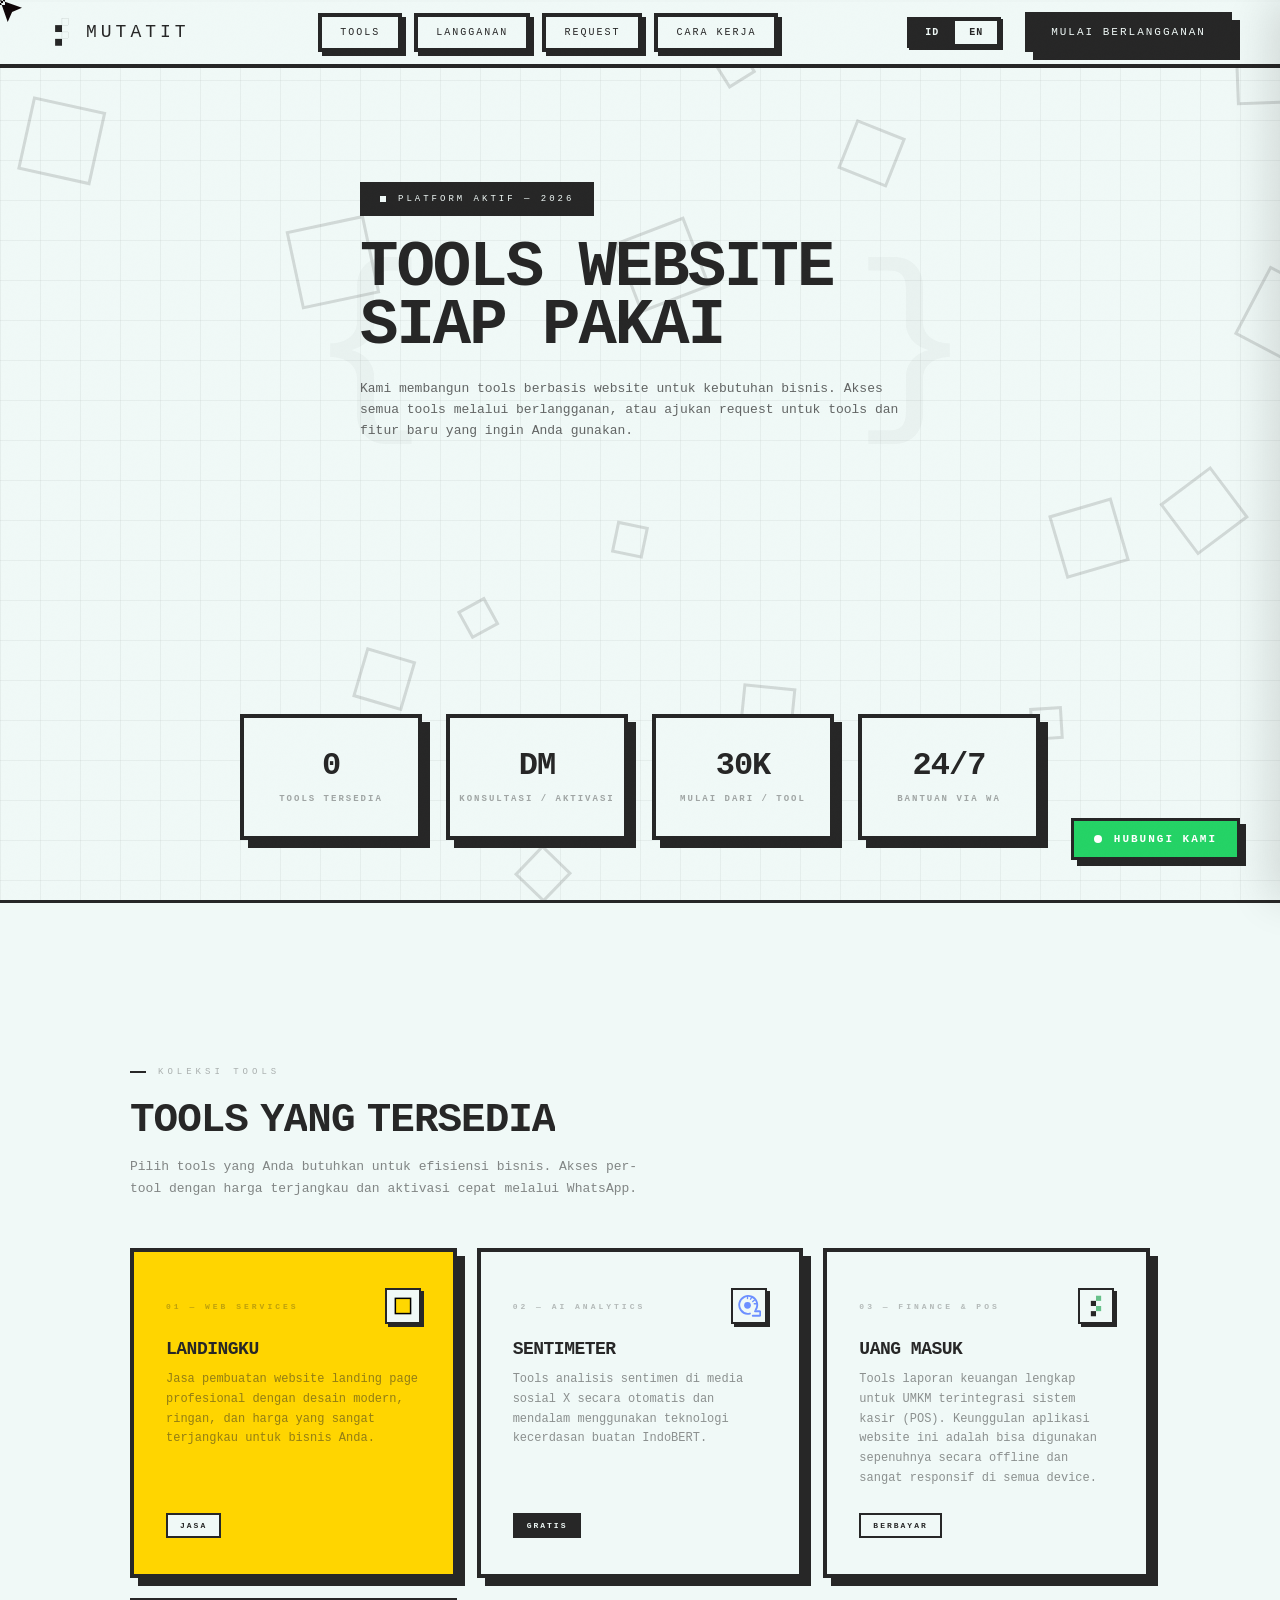
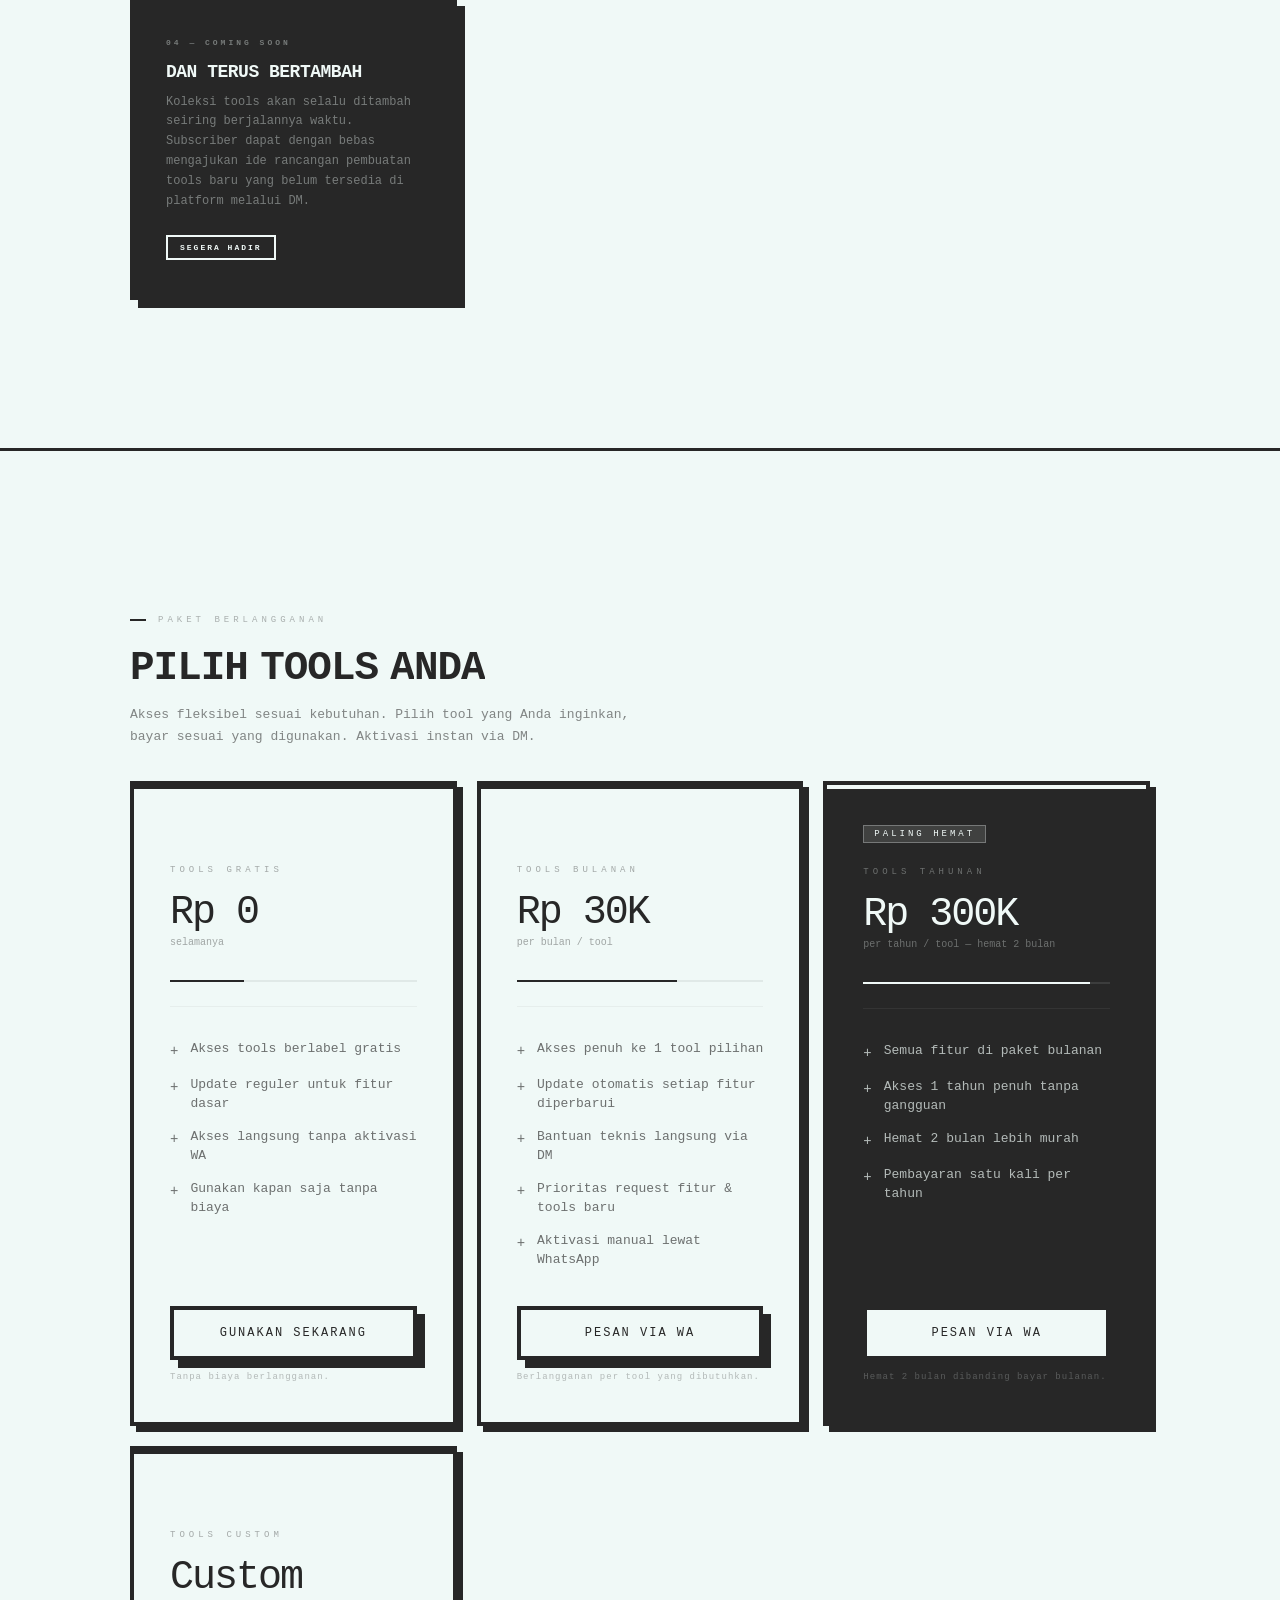
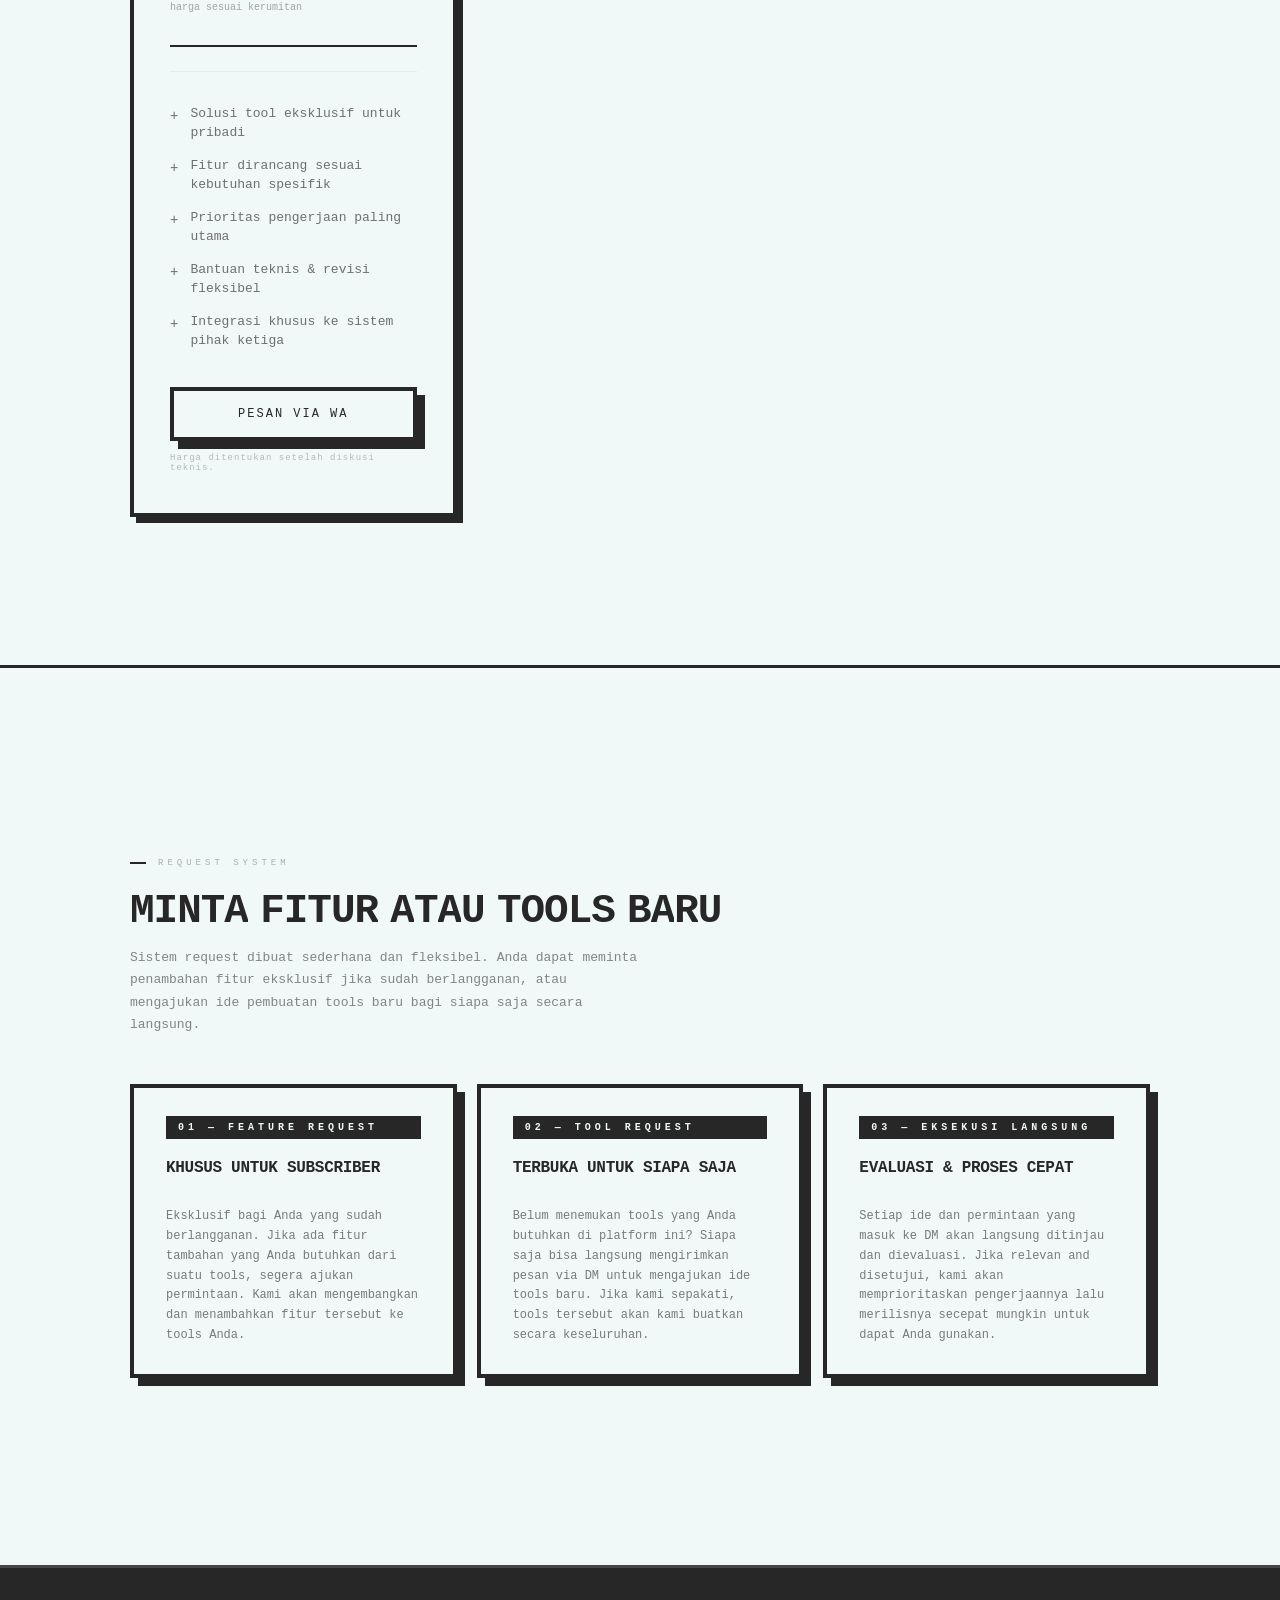
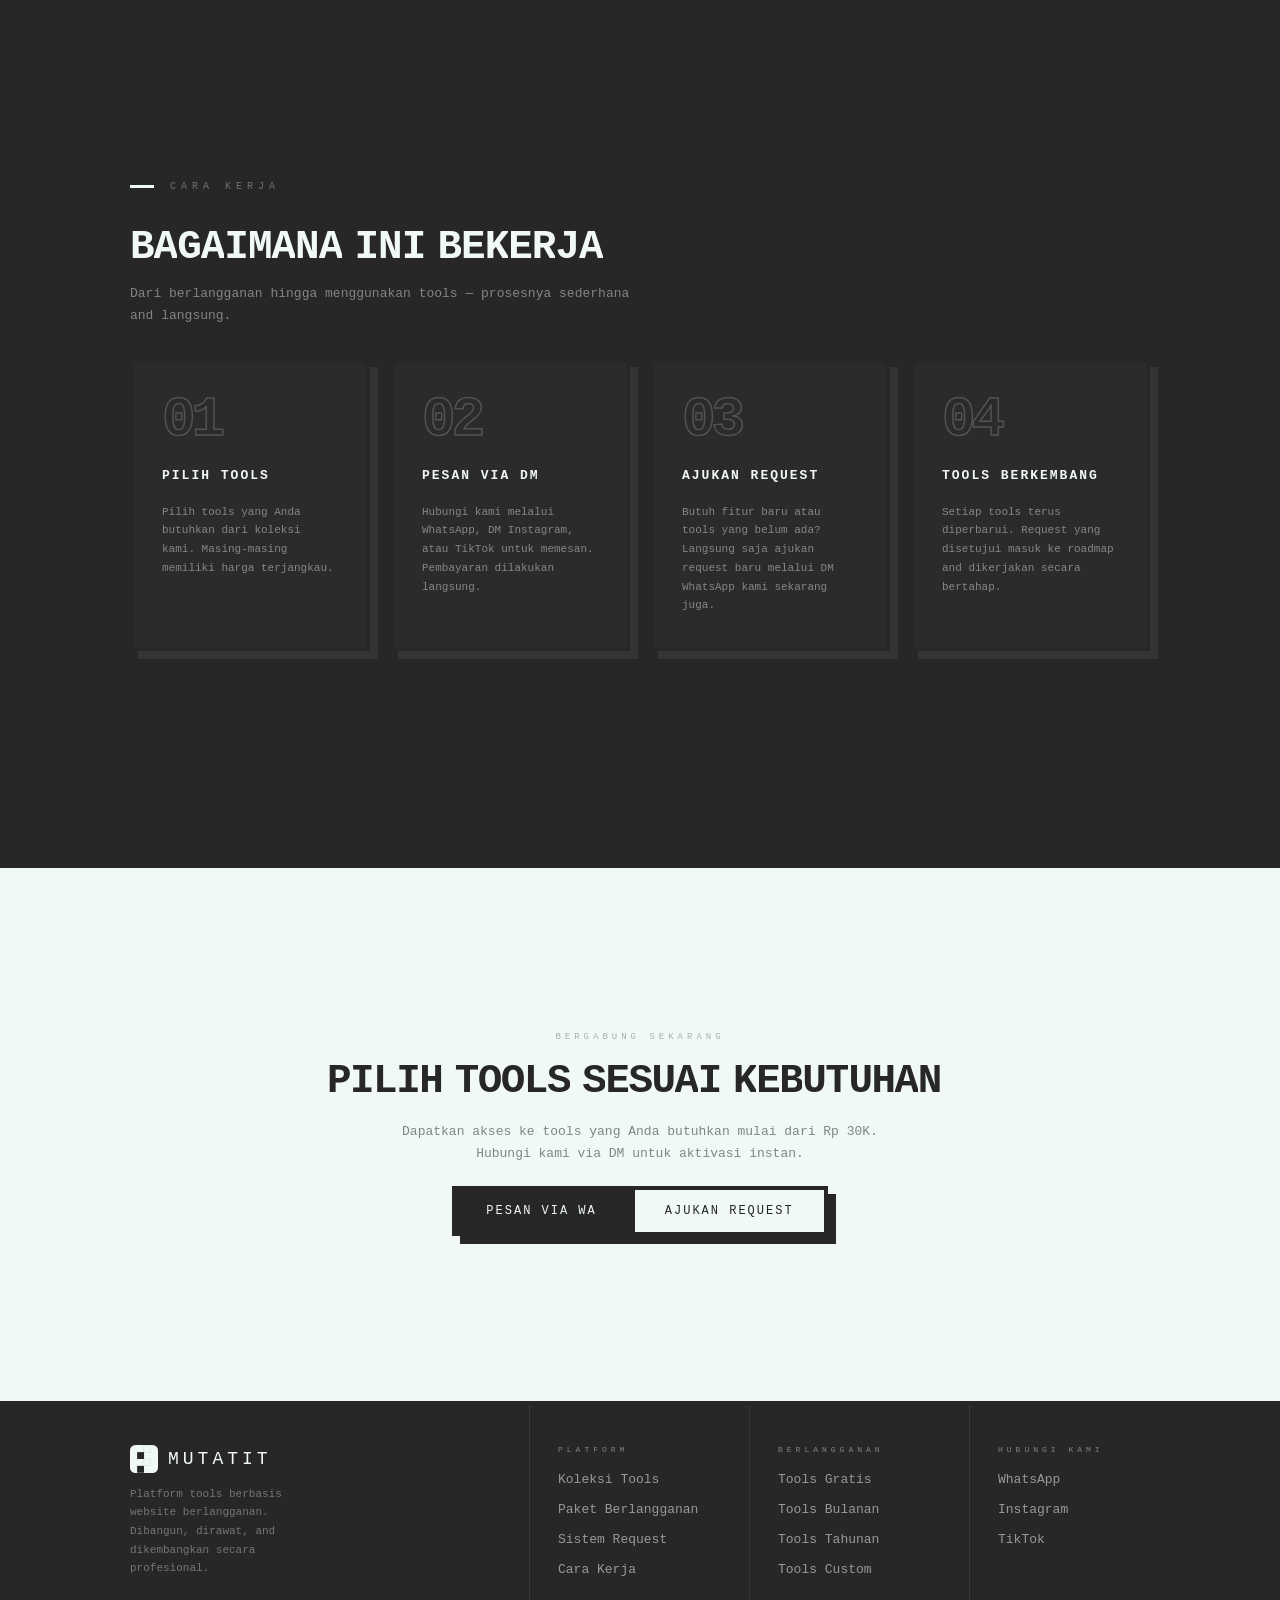
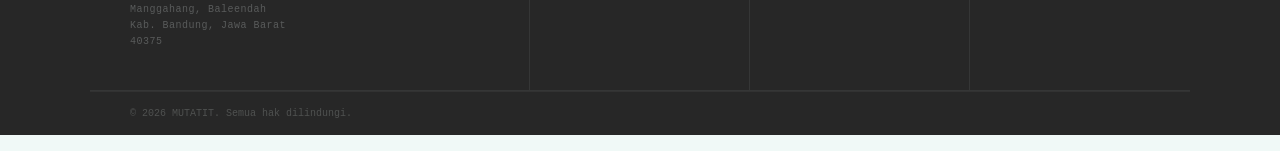
==== commit bab1fe90: "up" ====
--- a/index.html
+++ b/index.html
@@ -4,35 +4,188 @@
 <head>
   <meta charset="UTF-8">
   <meta name="viewport" content="width=device-width, initial-scale=1.0">
-  <meta name="description" content="MUTATIT — Platform tools berbasis website siap pakai untuk efisiensi bisnis Anda. Mulai dari Landing Page sampai AI Analytics.">
-  <meta name="keywords" content="mutatit, tools website, jasa landing page, ai analytics, umkm pos, bisnis online">
-  <meta name="author" content="MUTATIT Team">
-  
-  <!-- Open Graph / Facebook -->
+
+  <!-- ═══ PRIMARY SEO ═══ -->
+  <title>MUTATIT — Platform Tools Website Berlangganan | Landing Page, AI Analytics, POS UMKM</title>
+  <meta name="description" content="MUTATIT adalah platform tools berbasis website siap pakai untuk efisiensi bisnis Anda. Mulai dari Landing Page profesional, AI Sentiment Analytics, hingga sistem POS & keuangan UMKM. Mulai dari Rp 30K/bulan.">
+  <meta name="keywords" content="mutatit, platform tools website, jasa landing page, ai analytics, sentimen media sosial, umkm pos, bisnis online, tools berlangganan, landingku, sentimeter, uang masuk">
+  <meta name="author" content="MUTATIT">
+  <meta name="robots" content="index, follow, max-snippet:-1, max-image-preview:large, max-video-preview:-1">
+  <meta name="googlebot" content="index, follow">
+
+  <!-- ═══ CANONICAL & LANGUAGE ═══ -->
+  <link rel="canonical" href="https://mutatit.com/">
+  <link rel="alternate" hreflang="id" href="https://mutatit.com/">
+  <link rel="alternate" hreflang="en" href="https://mutatit.com/">
+  <link rel="alternate" hreflang="x-default" href="https://mutatit.com/">
+
+  <!-- ═══ OPEN GRAPH (Facebook, WhatsApp, LinkedIn, Telegram) ═══ -->
   <meta property="og:type" content="website">
+  <meta property="og:site_name" content="MUTATIT">
   <meta property="og:url" content="https://mutatit.com/">
-  <meta property="og:title" content="MUTATIT — Platform Tools Berlangganan">
-  <meta property="og:description" content="Platform tools website siap pakai untuk efisiensi bisnis. Akses semua tools dengan berlangganan atau ajukan request ide baru.">
+  <meta property="og:title" content="MUTATIT — Platform Tools Website Berlangganan">
+  <meta property="og:description" content="Platform tools berbasis website siap pakai untuk efisiensi bisnis. Landing Page, AI Analytics, POS UMKM — mulai dari Rp 30K/bulan. Akses instan via WhatsApp.">
   <meta property="og:image" content="https://mutatit.com/image/mutatit2.svg">
-
-  <!-- Twitter -->
-  <meta property="twitter:card" content="summary_large_image">
-  <meta property="twitter:url" content="https://mutatit.com/">
-  <meta property="twitter:title" content="MUTATIT — Platform Tools Berlangganan">
-  <meta property="twitter:description" content="Platform tools website siap pakai untuk efisiensi bisnis. Akses semua tools dengan berlangganan atau ajukan request ide baru.">
-  <meta property="twitter:image" content="https://mutatit.com/image/mutatit2.svg">
-
-  <!-- Canonical -->
-  <link rel="canonical" href="https://mutatit.com/">
-
-  <title>MUTATIT — Platform Tools Berlangganan</title>
-  <link rel="preconnect" href="https://fonts.cdnfonts.com">
-  <link href="https://fonts.cdnfonts.com/css/cascadia-mono" rel="stylesheet">
-  <link href="css/style.min.css" rel="stylesheet">
+  <meta property="og:image:alt" content="MUTATIT — Platform Tools Website Berlangganan">
+  <meta property="og:locale" content="id_ID">
+  <meta property="og:locale:alternate" content="en_US">
+
+  <!-- ═══ TWITTER / X CARD ═══ -->
+  <meta name="twitter:card" content="summary_large_image">
+  <meta name="twitter:site" content="@mutatit">
+  <meta name="twitter:creator" content="@mutatit">
+  <meta name="twitter:url" content="https://mutatit.com/">
+  <meta name="twitter:title" content="MUTATIT — Platform Tools Website Berlangganan">
+  <meta name="twitter:description" content="Platform tools berbasis website siap pakai untuk efisiensi bisnis. Landing Page, AI Analytics, POS UMKM — mulai dari Rp 30K/bulan.">
+  <meta name="twitter:image" content="https://mutatit.com/image/mutatit2.svg">
+  <meta name="twitter:image:alt" content="MUTATIT — Platform Tools Website Berlangganan">
+
+  <!-- ═══ FAVICON & ICONS ═══ -->
   <link rel="icon" type="image/svg+xml" href="image/mutatit2.svg">
   <link rel="apple-touch-icon" href="image/mutatit2.svg">
   <link rel="mask-icon" href="image/mutatit2.svg" color="#272727">
   <meta name="theme-color" content="#272727">
+  <meta name="msapplication-TileColor" content="#272727">
+
+  <!-- ═══ JSON-LD STRUCTURED DATA ═══ -->
+  <script type="application/ld+json">
+  {
+    "@context": "https://schema.org",
+    "@graph": [
+      {
+        "@type": "Organization",
+        "@id": "https://mutatit.com/#organization",
+        "name": "MUTATIT",
+        "alternateName": "Mutatit Platform Tools",
+        "url": "https://mutatit.com/",
+        "logo": {
+          "@type": "ImageObject",
+          "@id": "https://mutatit.com/#logo",
+          "url": "https://mutatit.com/image/mutatit2.svg",
+          "contentUrl": "https://mutatit.com/image/mutatit2.svg",
+          "caption": "MUTATIT"
+        },
+        "image": {
+          "@id": "https://mutatit.com/#logo"
+        },
+        "description": "Platform tools berbasis website berlangganan untuk efisiensi bisnis. Menyediakan Landing Page profesional, AI Sentiment Analytics, dan sistem POS & keuangan UMKM.",
+        "foundingDate": "2024",
+        "address": {
+          "@type": "PostalAddress",
+          "streetAddress": "Manggahang, Baleendah",
+          "addressLocality": "Kabupaten Bandung",
+          "addressRegion": "Jawa Barat",
+          "postalCode": "40375",
+          "addressCountry": "ID"
+        },
+        "contactPoint": [
+          {
+            "@type": "ContactPoint",
+            "telephone": "+628977279290",
+            "contactType": "customer service",
+            "contactOption": "TollFree",
+            "areaServed": "ID",
+            "availableLanguage": ["Indonesian", "English"]
+          }
+        ],
+        "sameAs": [
+          "https://instagram.com/mutatit.id",
+          "https://tiktok.com/@mutatit",
+          "https://wa.me/628977279290"
+        ],
+        "hasOfferCatalog": {
+          "@type": "OfferCatalog",
+          "name": "Platform Tools MUTATIT",
+          "itemListElement": [
+            {
+              "@type": "Offer",
+              "itemOffered": {
+                "@type": "Service",
+                "name": "LANDINGKU",
+                "description": "Jasa pembuatan website landing page profesional dengan desain modern dan harga terjangkau.",
+                "url": "https://landingku.mutatit.com"
+              }
+            },
+            {
+              "@type": "Offer",
+              "itemOffered": {
+                "@type": "Service",
+                "name": "SENTIMETER",
+                "description": "Tools analisis sentimen media sosial X secara otomatis menggunakan teknologi AI IndoBERT.",
+                "url": "https://rhmnsae-sentimeter.hf.space"
+              }
+            },
+            {
+              "@type": "Offer",
+              "itemOffered": {
+                "@type": "Service",
+                "name": "UANG MASUK",
+                "description": "Tools laporan keuangan lengkap untuk UMKM terintegrasi sistem kasir (POS) yang bisa digunakan offline.",
+                "url": "https://uangmasuk.mutatit.com"
+              }
+            }
+          ]
+        }
+      },
+      {
+        "@type": "WebSite",
+        "@id": "https://mutatit.com/#website",
+        "url": "https://mutatit.com/",
+        "name": "MUTATIT",
+        "description": "Platform tools berbasis website berlangganan untuk efisiensi bisnis Anda.",
+        "publisher": {
+          "@id": "https://mutatit.com/#organization"
+        },
+        "inLanguage": ["id-ID", "en-US"],
+        "potentialAction": {
+          "@type": "SearchAction",
+          "target": {
+            "@type": "EntryPoint",
+            "urlTemplate": "https://mutatit.com/?s={search_term_string}"
+          },
+          "query-input": "required name=search_term_string"
+        }
+      },
+      {
+        "@type": "WebPage",
+        "@id": "https://mutatit.com/#webpage",
+        "url": "https://mutatit.com/",
+        "name": "MUTATIT — Platform Tools Website Berlangganan | Landing Page, AI Analytics, POS UMKM",
+        "isPartOf": {
+          "@id": "https://mutatit.com/#website"
+        },
+        "about": {
+          "@id": "https://mutatit.com/#organization"
+        },
+        "description": "Platform tools berbasis website berlangganan. Landing Page, AI Analytics, POS UMKM — mulai dari Rp 30K/bulan.",
+        "inLanguage": "id-ID",
+        "dateModified": "2026-04-09",
+        "breadcrumb": {
+          "@type": "BreadcrumbList",
+          "itemListElement": [
+            {
+              "@type": "ListItem",
+              "position": 1,
+              "name": "Beranda",
+              "item": "https://mutatit.com/"
+            }
+          ]
+        },
+        "primaryImageOfPage": {
+          "@type": "ImageObject",
+          "url": "https://mutatit.com/image/mutatit2.svg"
+        }
+      }
+    ]
+  }
+  </script>
+
+  <!-- ═══ STYLES & FONTS ═══ -->
+  <link rel="preconnect" href="https://fonts.cdnfonts.com">
+  <link href="https://fonts.cdnfonts.com/css/cascadia-mono" rel="stylesheet">
+  <link href="css/style.min.css" rel="stylesheet">
+
+  <!-- ═══ SECURITY ═══ -->
   <script>
     (function(){
       document.addEventListener('contextmenu',e=>e.preventDefault());
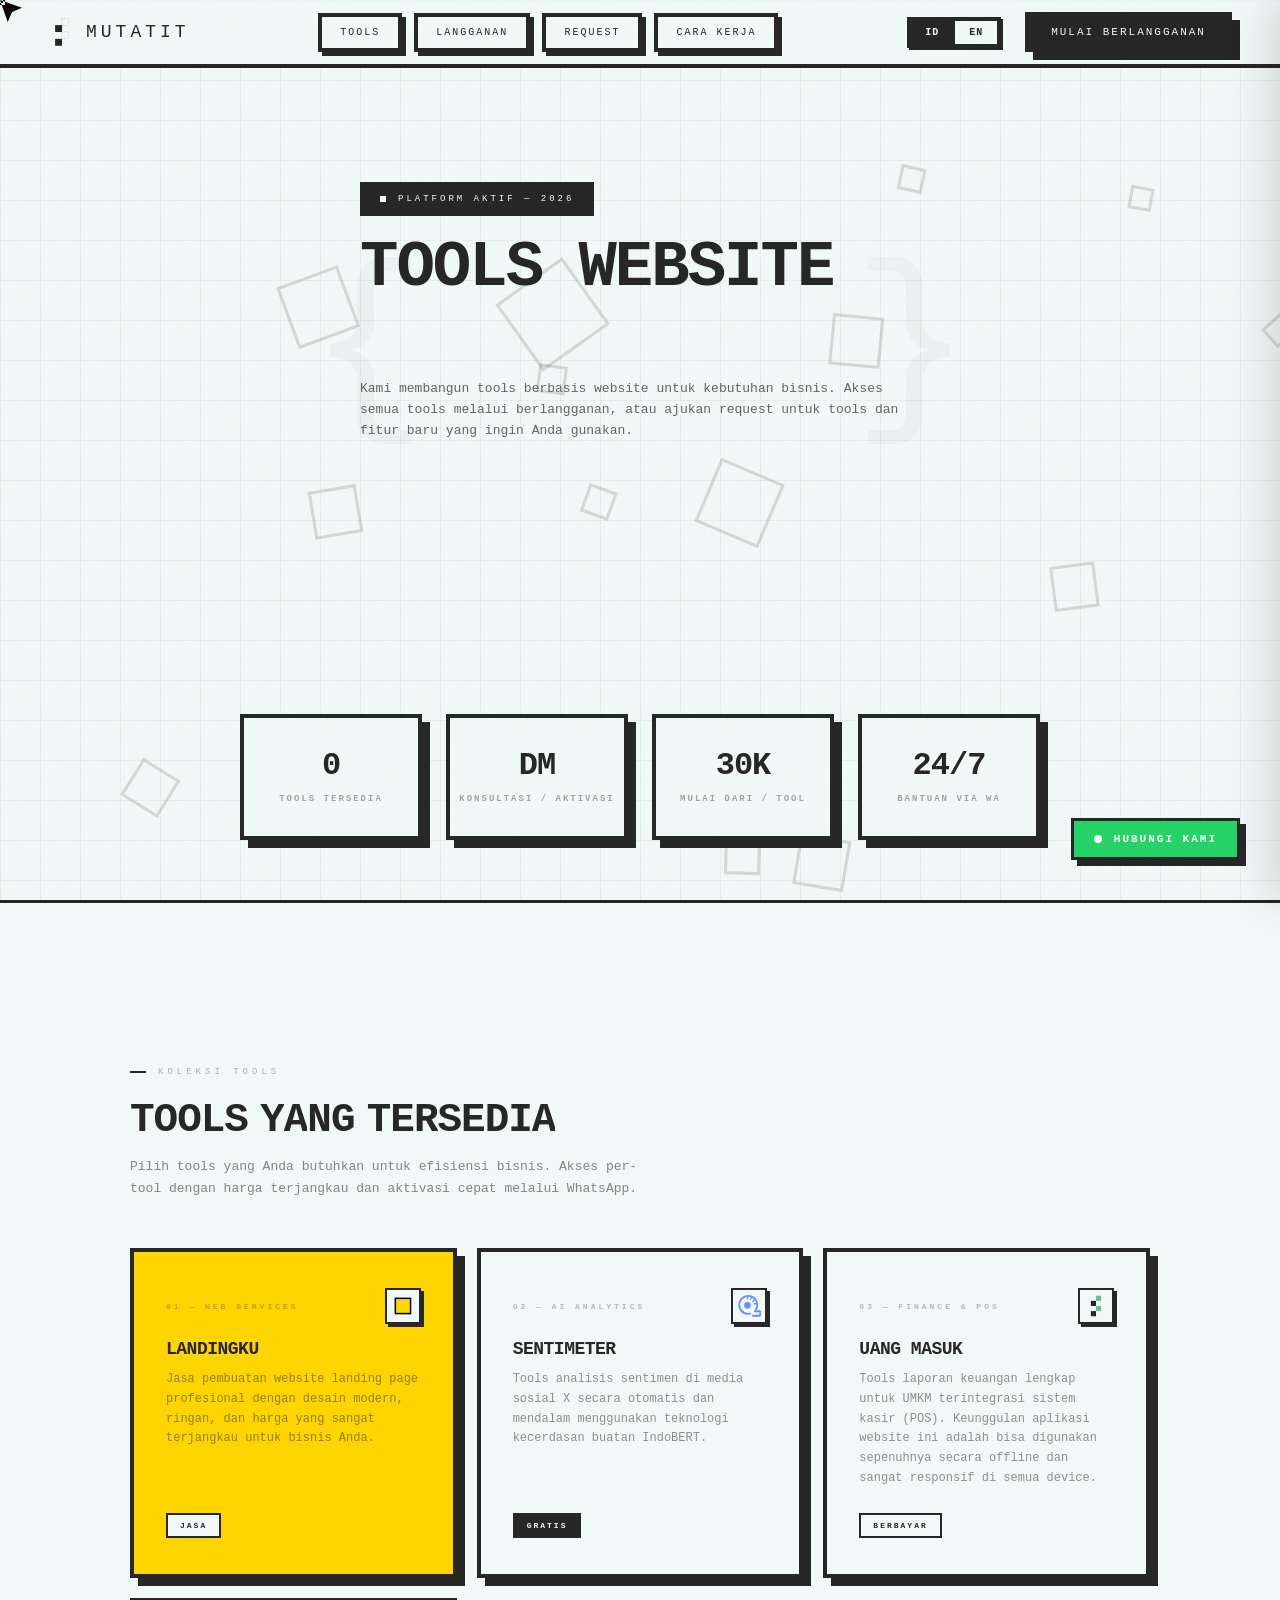
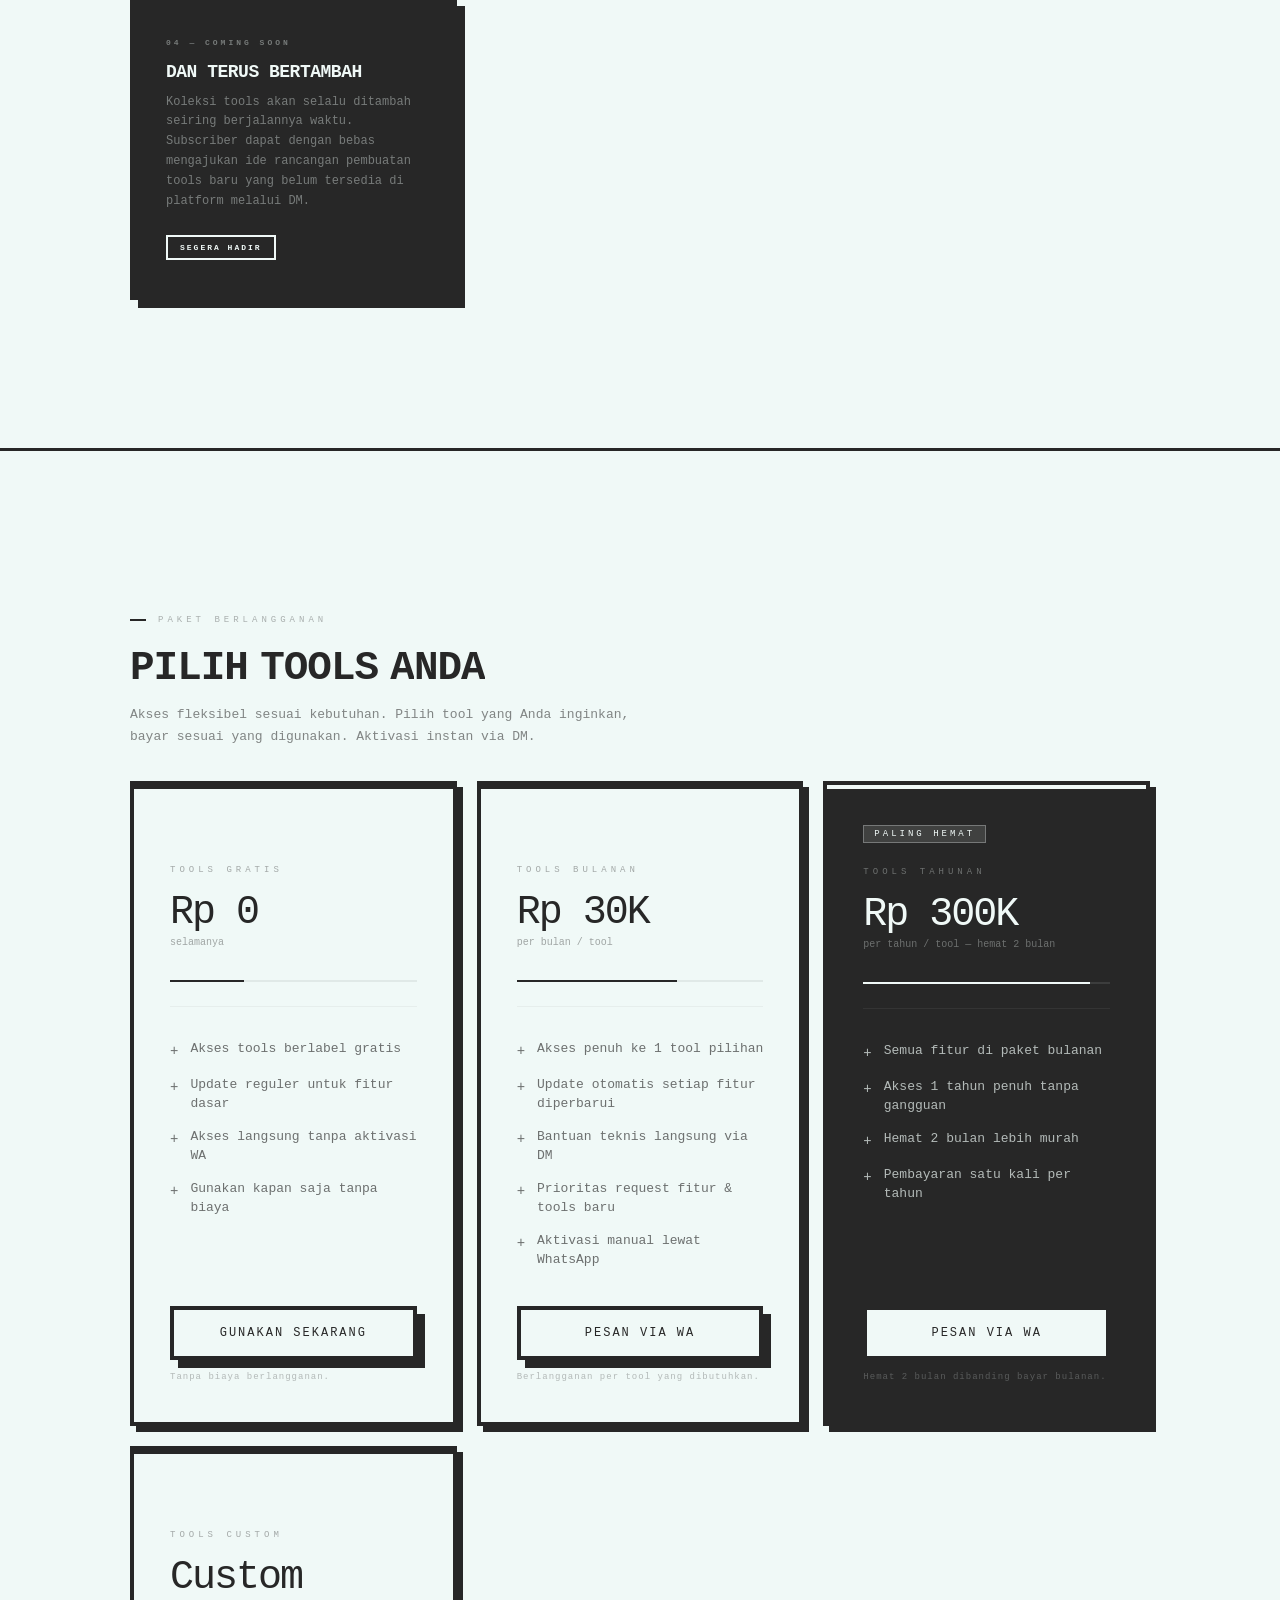
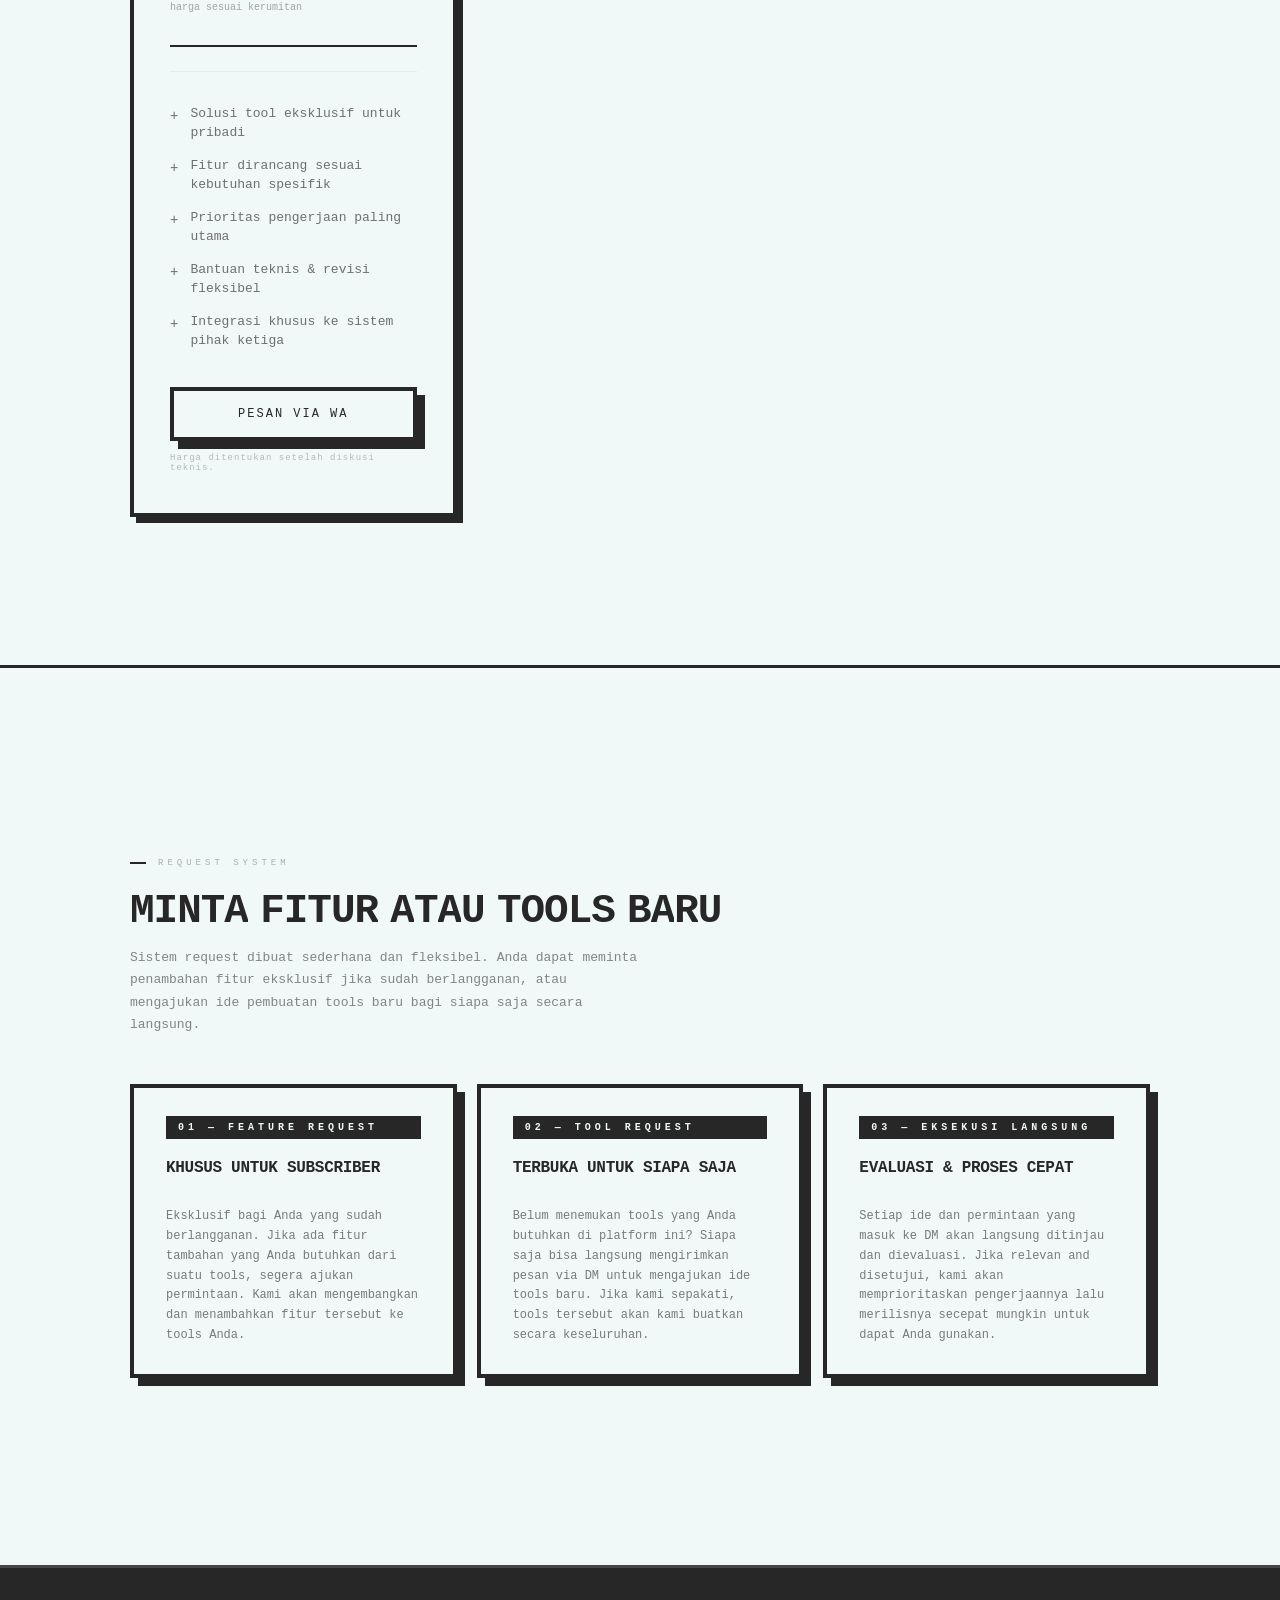
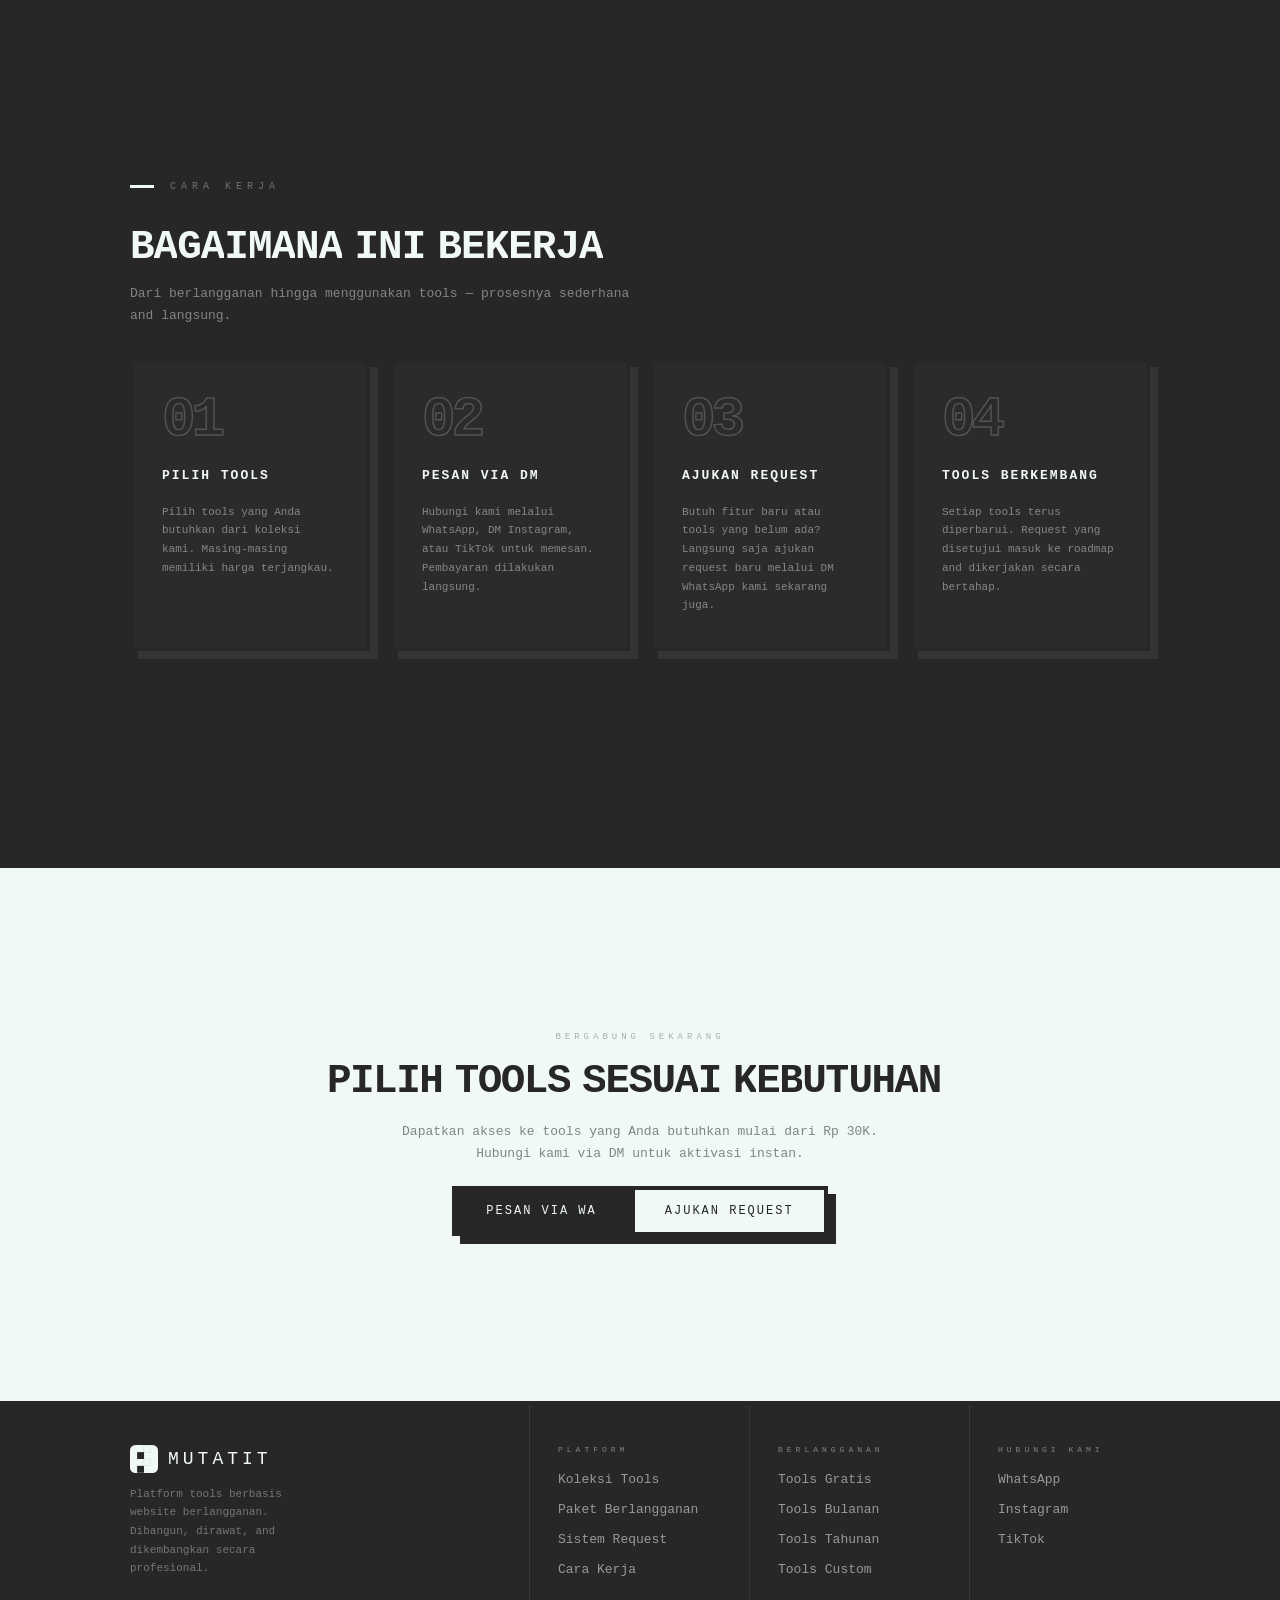
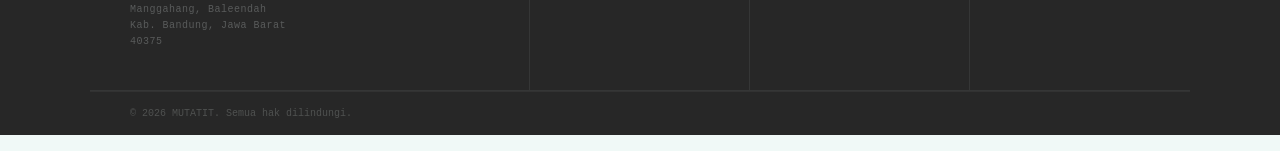
==== commit 983129c9: "up" ====
--- a/index.html
+++ b/index.html
@@ -6,8 +6,8 @@
   <meta name="viewport" content="width=device-width, initial-scale=1.0">
 
   <!-- ═══ PRIMARY SEO ═══ -->
-  <title>MUTATIT — Platform Tools Website Berlangganan | Landing Page, AI Analytics, POS UMKM</title>
-  <meta name="description" content="MUTATIT adalah platform tools berbasis website siap pakai untuk efisiensi bisnis Anda. Mulai dari Landing Page profesional, AI Sentiment Analytics, hingga sistem POS & keuangan UMKM. Mulai dari Rp 30K/bulan.">
+  <title>MUTATIT — Platform Tools Berlangganan</title>
+  <meta name="description" content="Tingkatkan efisiensi bisnis dengan MUTATIT. Platform tools website siap pakai, mulai dari Landing Page, AI Analytics, hingga sistem POS UMKM & Keuangan.">
   <meta name="keywords" content="mutatit, platform tools website, jasa landing page, ai analytics, sentimen media sosial, umkm pos, bisnis online, tools berlangganan, landingku, sentimeter, uang masuk">
   <meta name="author" content="MUTATIT">
   <meta name="robots" content="index, follow, max-snippet:-1, max-image-preview:large, max-video-preview:-1">
@@ -23,8 +23,8 @@
   <meta property="og:type" content="website">
   <meta property="og:site_name" content="MUTATIT">
   <meta property="og:url" content="https://mutatit.com/">
-  <meta property="og:title" content="MUTATIT — Platform Tools Website Berlangganan">
-  <meta property="og:description" content="Platform tools berbasis website siap pakai untuk efisiensi bisnis. Landing Page, AI Analytics, POS UMKM — mulai dari Rp 30K/bulan. Akses instan via WhatsApp.">
+  <meta property="og:title" content="MUTATIT — Platform Tools Berlangganan">
+  <meta property="og:description" content="Tingkatkan efisiensi bisnis dengan MUTATIT. Platform tools website siap pakai, mulai dari Landing Page, AI Analytics, hingga sistem POS UMKM & Keuangan.">
   <meta property="og:image" content="https://mutatit.com/image/mutatit2.svg">
   <meta property="og:image:alt" content="MUTATIT — Platform Tools Website Berlangganan">
   <meta property="og:locale" content="id_ID">
@@ -35,13 +35,13 @@
   <meta name="twitter:site" content="@mutatit">
   <meta name="twitter:creator" content="@mutatit">
   <meta name="twitter:url" content="https://mutatit.com/">
-  <meta name="twitter:title" content="MUTATIT — Platform Tools Website Berlangganan">
-  <meta name="twitter:description" content="Platform tools berbasis website siap pakai untuk efisiensi bisnis. Landing Page, AI Analytics, POS UMKM — mulai dari Rp 30K/bulan.">
+  <meta name="twitter:title" content="MUTATIT — Platform Tools Berlangganan">
+  <meta name="twitter:description" content="Tingkatkan efisiensi bisnis dengan MUTATIT. Platform tools website siap pakai, mulai dari Landing Page, AI Analytics, hingga sistem POS UMKM & Keuangan.">
   <meta name="twitter:image" content="https://mutatit.com/image/mutatit2.svg">
   <meta name="twitter:image:alt" content="MUTATIT — Platform Tools Website Berlangganan">
 
   <!-- ═══ FAVICON & ICONS ═══ -->
-  <link rel="icon" type="image/svg+xml" href="image/mutatit2.svg">
+  <link rel="icon" type="image/svg+xml" href="image/mutatit2.svg" sizes="any">
   <link rel="apple-touch-icon" href="image/mutatit2.svg">
   <link rel="mask-icon" href="image/mutatit2.svg" color="#272727">
   <meta name="theme-color" content="#272727">
@@ -132,34 +132,27 @@
         "@id": "https://mutatit.com/#website",
         "url": "https://mutatit.com/",
         "name": "MUTATIT",
+        "alternateName": "Mutatit",
         "description": "Platform tools berbasis website berlangganan untuk efisiensi bisnis Anda.",
         "publisher": {
           "@id": "https://mutatit.com/#organization"
         },
-        "inLanguage": ["id-ID", "en-US"],
-        "potentialAction": {
-          "@type": "SearchAction",
-          "target": {
-            "@type": "EntryPoint",
-            "urlTemplate": "https://mutatit.com/?s={search_term_string}"
-          },
-          "query-input": "required name=search_term_string"
-        }
+        "inLanguage": ["id-ID", "en-US"]
       },
       {
         "@type": "WebPage",
         "@id": "https://mutatit.com/#webpage",
         "url": "https://mutatit.com/",
-        "name": "MUTATIT — Platform Tools Website Berlangganan | Landing Page, AI Analytics, POS UMKM",
+        "name": "MUTATIT — Platform Tools Berlangganan",
         "isPartOf": {
           "@id": "https://mutatit.com/#website"
         },
         "about": {
           "@id": "https://mutatit.com/#organization"
         },
-        "description": "Platform tools berbasis website berlangganan. Landing Page, AI Analytics, POS UMKM — mulai dari Rp 30K/bulan.",
+        "description": "Tingkatkan efisiensi bisnis dengan MUTATIT. Platform tools website siap pakai, mulai dari Landing Page, AI Analytics, hingga sistem POS UMKM & Keuangan.",
         "inLanguage": "id-ID",
-        "dateModified": "2026-04-09",
+        "dateModified": "2026-04-13",
         "breadcrumb": {
           "@type": "BreadcrumbList",
           "itemListElement": [
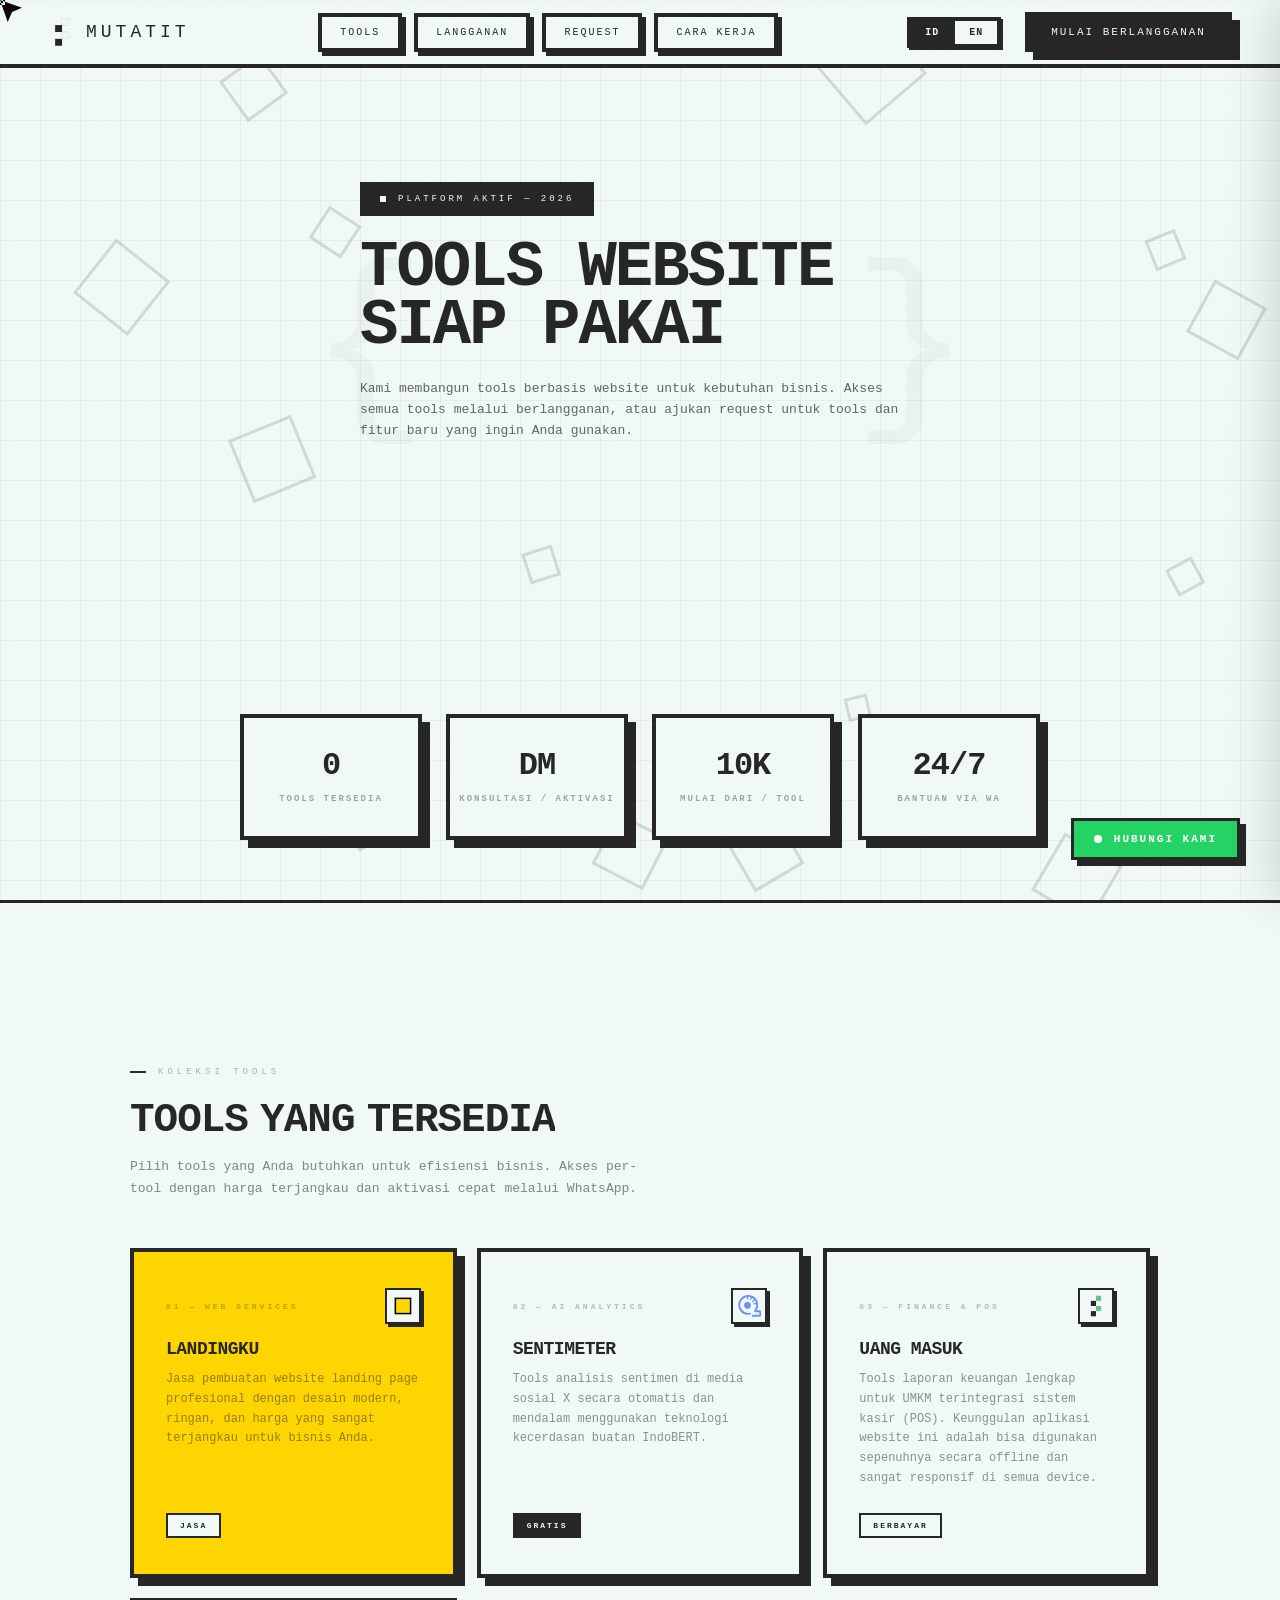
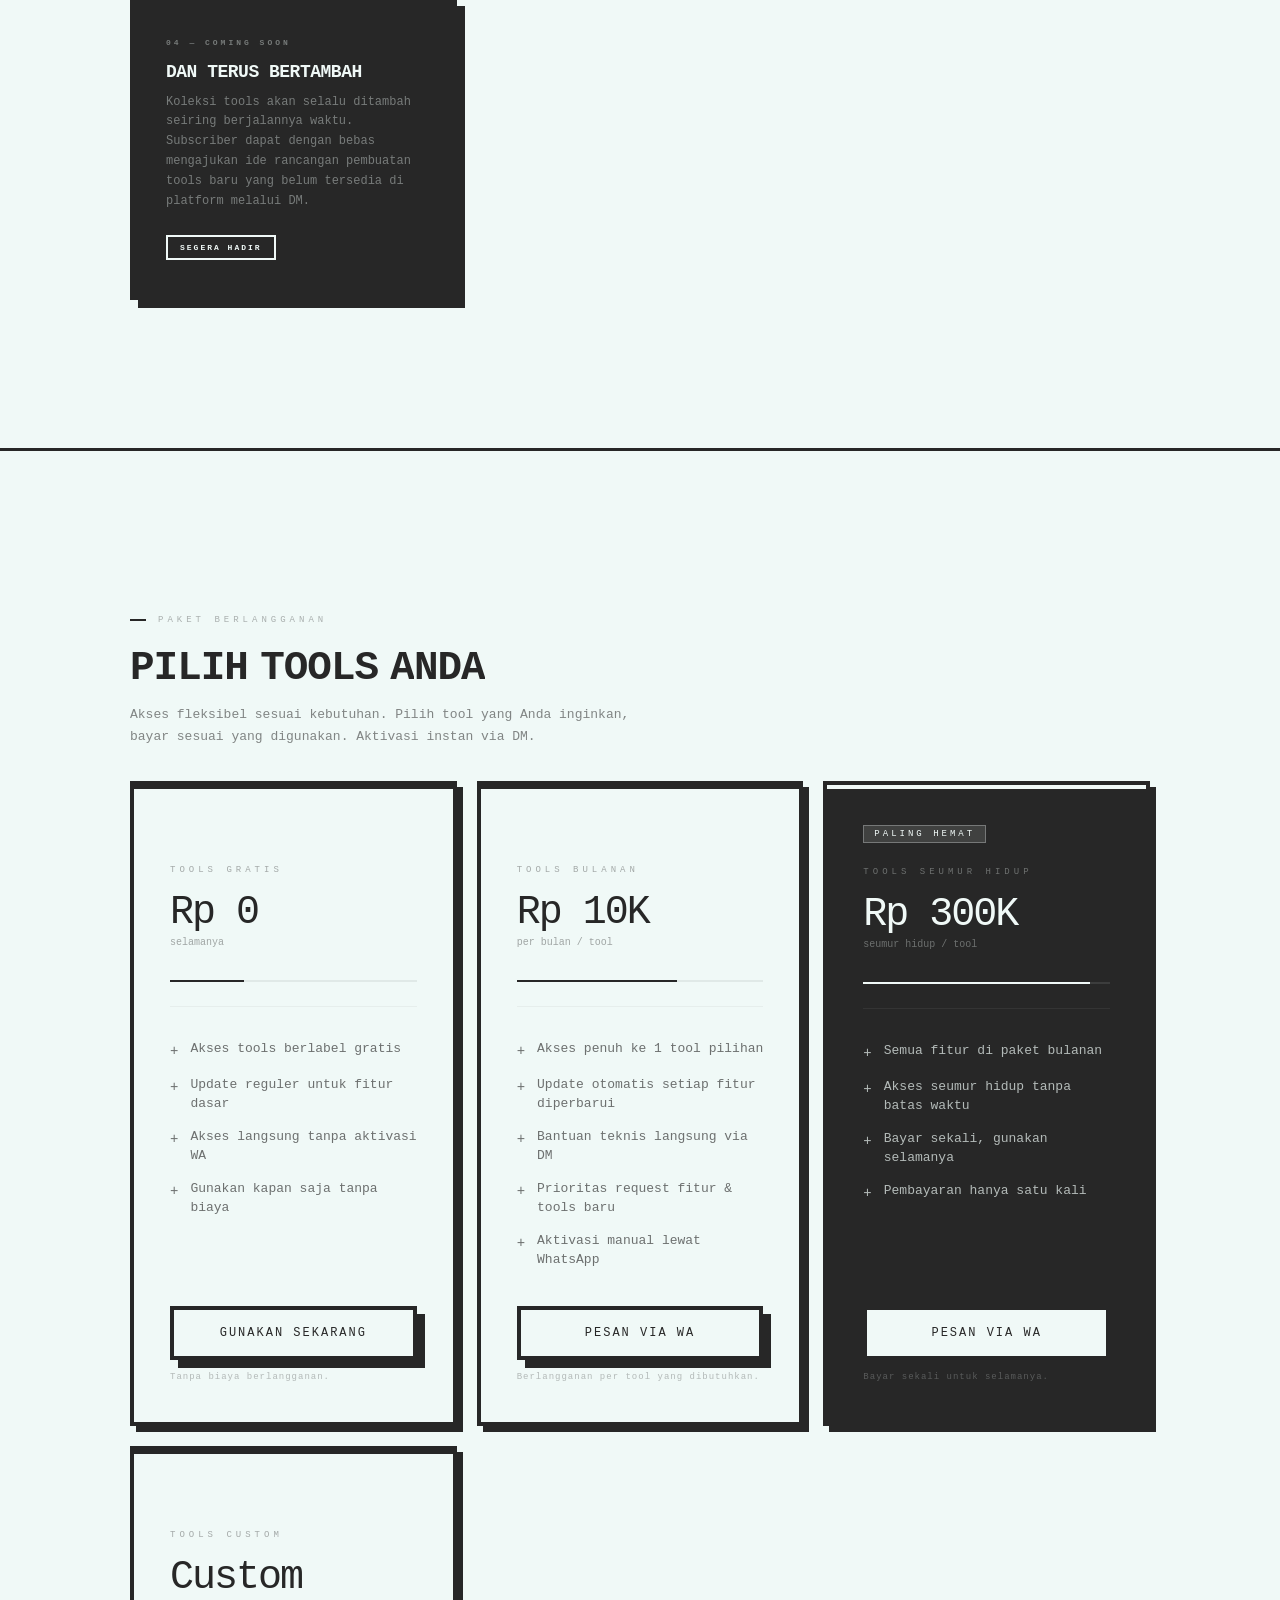
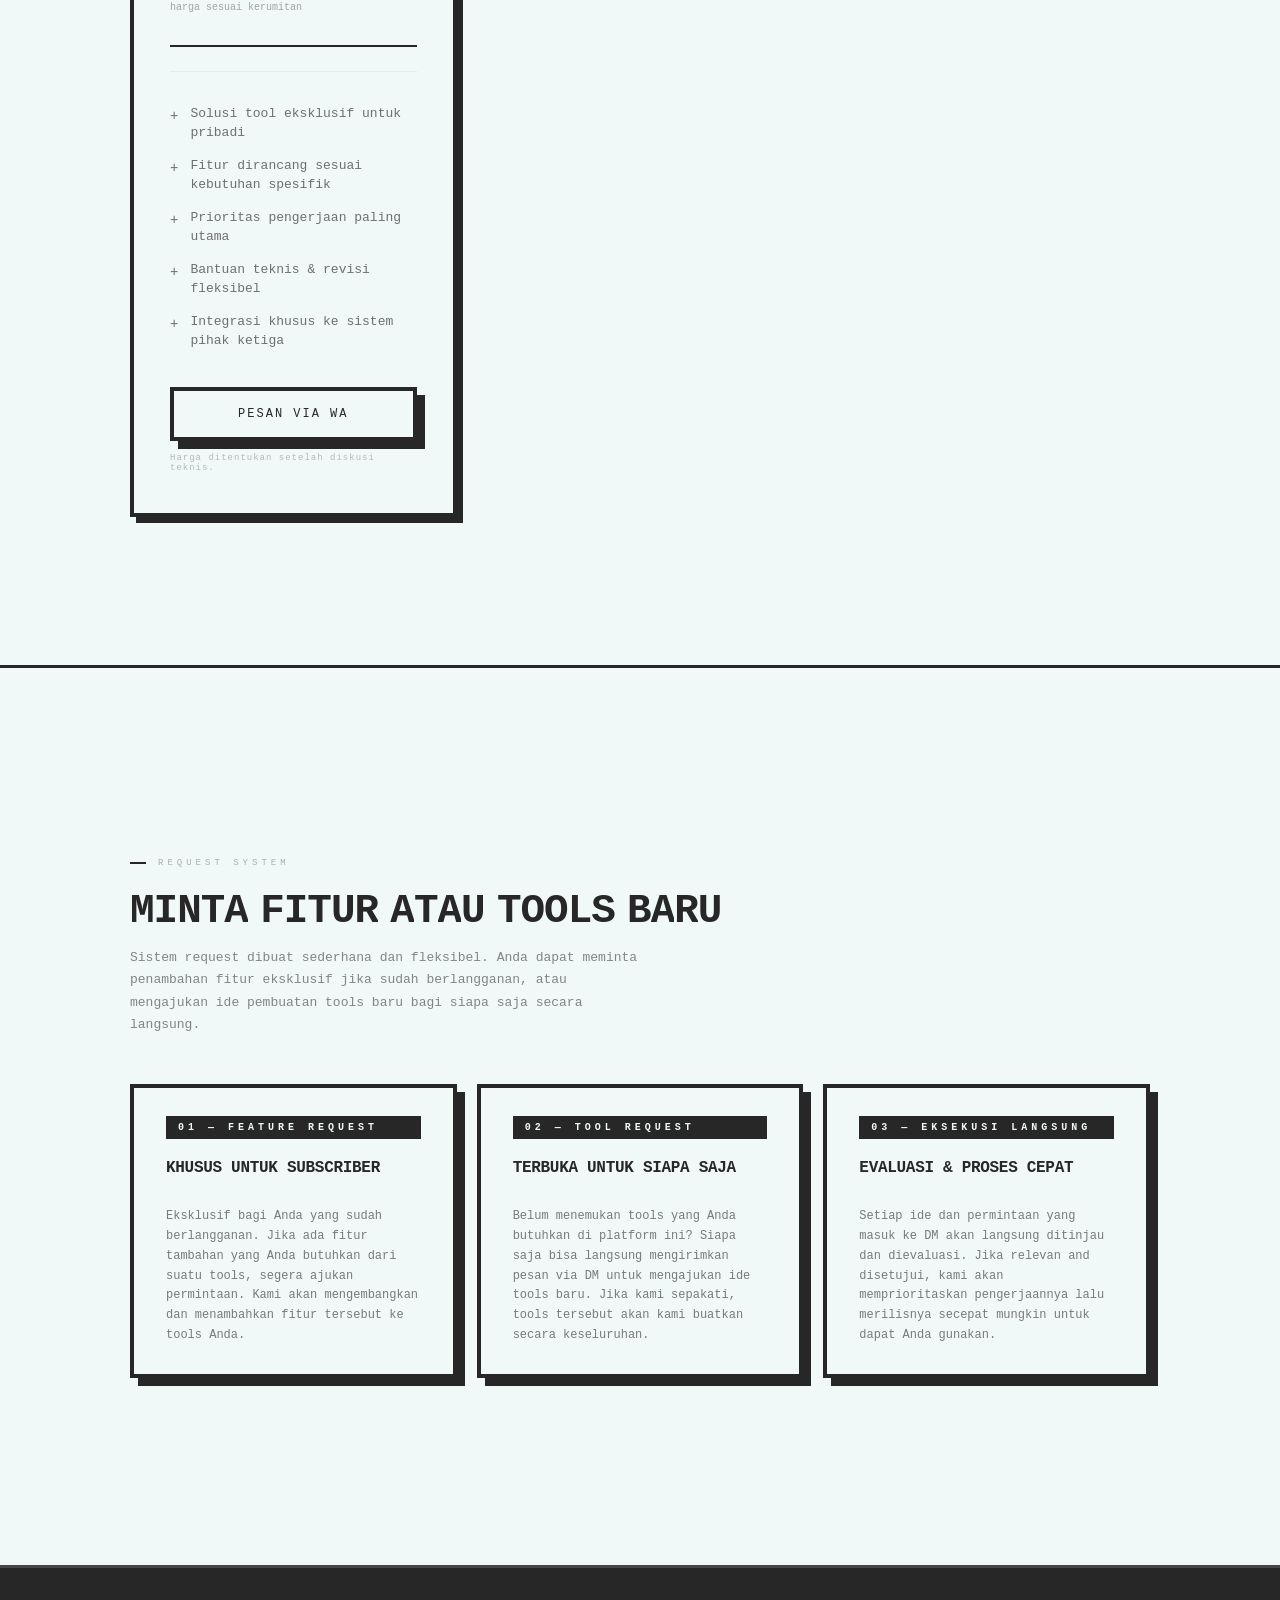
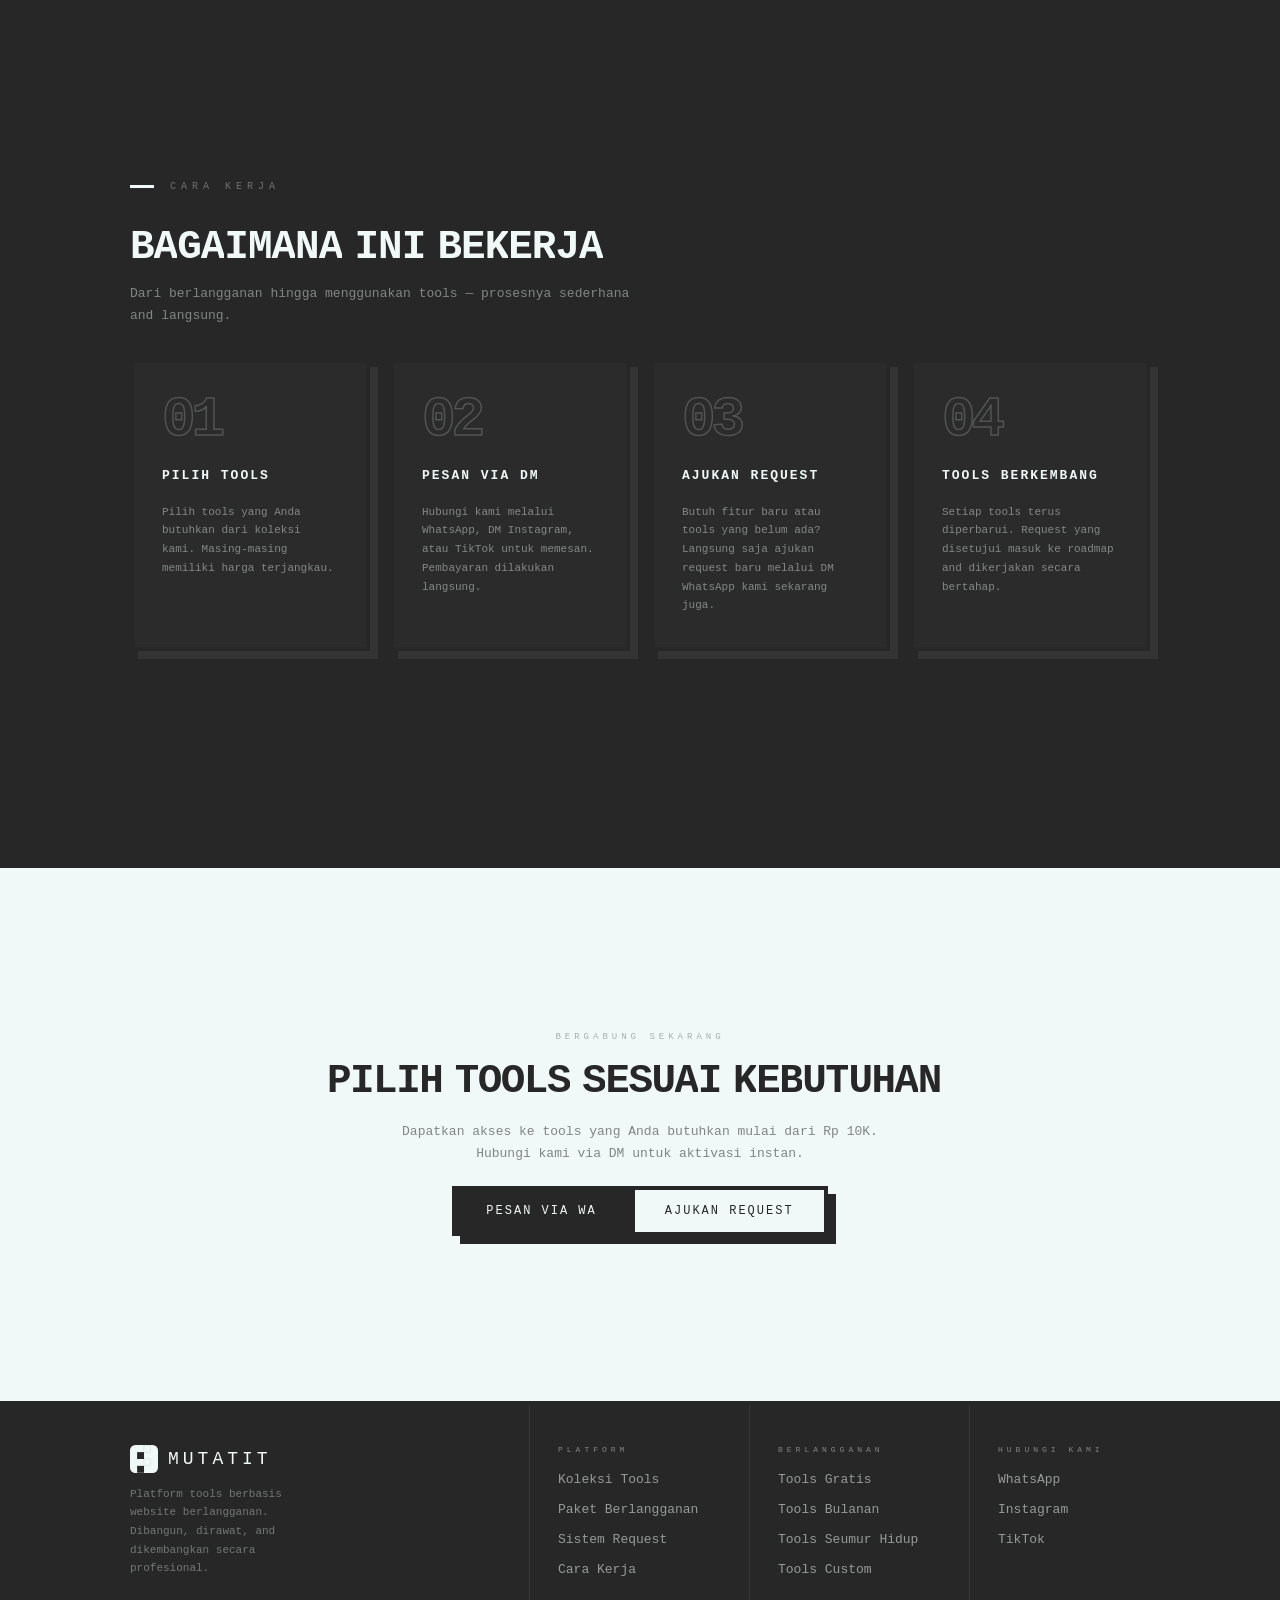
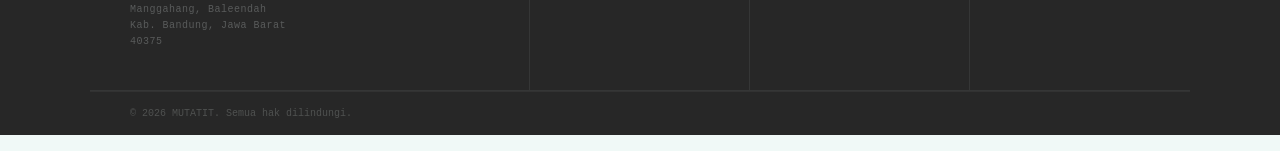
==== commit 914cebd9: "up" ====
--- a/index.html
+++ b/index.html
@@ -300,7 +300,7 @@
         <div class="stat-l" data-i18n="stat_dm">Konsultasi / Aktivasi</div>
       </div>
       <div class="stat-col">
-        <div class="stat-n">30K</div>
+        <div class="stat-n">10K</div>
         <div class="stat-l" data-i18n="stat_price">Mulai Dari / Tool</div>
       </div>
       <div class="stat-col">
@@ -415,7 +415,7 @@
         <div class="sub-card">
           <div class="sub-badge placeholder" data-i18n="sub_promo">PROMO</div>
           <div class="sub-tier" data-i18n="sub_month_tier">Tools Bulanan</div>
-          <div class="sub-price">Rp 30K</div>
+          <div class="sub-price">Rp 10K</div>
           <div class="sub-period" data-i18n="sub_per_month">per bulan / tool</div>
           <div class="sub-bar-wrap">
             <div class="sub-bar" style="--pct:65%"></div>
@@ -433,20 +433,20 @@
         </div>
         <div class="sub-card feat">
           <div class="sub-badge" data-i18n="sub_best">Paling Hemat</div>
-          <div class="sub-tier" data-i18n="sub_year_tier">Tools Tahunan</div>
+          <div class="sub-tier" data-i18n="sub_year_tier">Tools Seumur Hidup</div>
           <div class="sub-price">Rp 300K</div>
-          <div class="sub-period" data-i18n="sub_per_year">per tahun / tool — hemat 2 bulan</div>
+          <div class="sub-period" data-i18n="sub_per_year">seumur hidup / tool</div>
           <div class="sub-bar-wrap">
             <div class="sub-bar" style="--pct:92%"></div>
           </div>
           <ul class="sub-feats">
             <li class="sub-feat" data-i18n="sub_year_feat1">Semua fitur di paket bulanan</li>
-            <li class="sub-feat" data-i18n="sub_year_feat2">Akses 1 tahun penuh tanpa gangguan</li>
-            <li class="sub-feat" data-i18n="sub_year_feat3">Hemat 2 bulan lebih murah</li>
-            <li class="sub-feat" data-i18n="sub_year_feat4">Pembayaran satu kali per tahun</li>
+            <li class="sub-feat" data-i18n="sub_year_feat2">Akses seumur hidup tanpa batas waktu</li>
+            <li class="sub-feat" data-i18n="sub_year_feat3">Bayar sekali, gunakan selamanya</li>
+            <li class="sub-feat" data-i18n="sub_year_feat4">Pembayaran hanya satu kali</li>
           </ul>
           <a href="https://wa.me/628977279290" target="_blank" class="sub-btn" data-i18n="sub_btn_wa">Pesan via WA</a>
-          <div class="sub-note" data-i18n="sub_note_year">Hemat 2 bulan dibanding bayar bulanan.</div>
+          <div class="sub-note" data-i18n="sub_note_year">Bayar sekali untuk selamanya.</div>
         </div>
         <div class="sub-card">
           <div class="sub-badge placeholder" data-i18n="sub_promo">PROMO</div>
@@ -564,7 +564,7 @@
       <div class="cta-l">
         <p class="cta-tag rv" data-i18n="cta_tag">BERGABUNG SEKARANG</p>
         <h2 class="cta-h rv" data-i18n="cta_h">PILIH TOOLS SESUAI KEBUTUHAN</h2>
-        <p class="cta-sub rv" data-i18n="cta_sub">Dapatkan akses ke tools yang Anda butuhkan mulai dari Rp 30K. Hubungi
+        <p class="cta-sub rv" data-i18n="cta_sub">Dapatkan akses ke tools yang Anda butuhkan mulai dari Rp 10K. Hubungi
           kami via DM untuk
           aktivasi instan.</p>
         <div class="cta-btns rv">
@@ -608,7 +608,7 @@
         <ul class="ft-links">
           <li><a href="#langganan" data-i18n="sub_free_tier">Tools Gratis</a></li>
           <li><a href="#langganan" data-i18n="sub_month_tier">Tools Bulanan</a></li>
-          <li><a href="#langganan" data-i18n="sub_year_tier">Tools Tahunan</a></li>
+          <li><a href="#langganan" data-i18n="sub_year_tier">Tools Seumur Hidup</a></li>
           <li><a href="#langganan" data-i18n="sub_custom_tier">Tools Custom</a></li>
         </ul>
       </div>
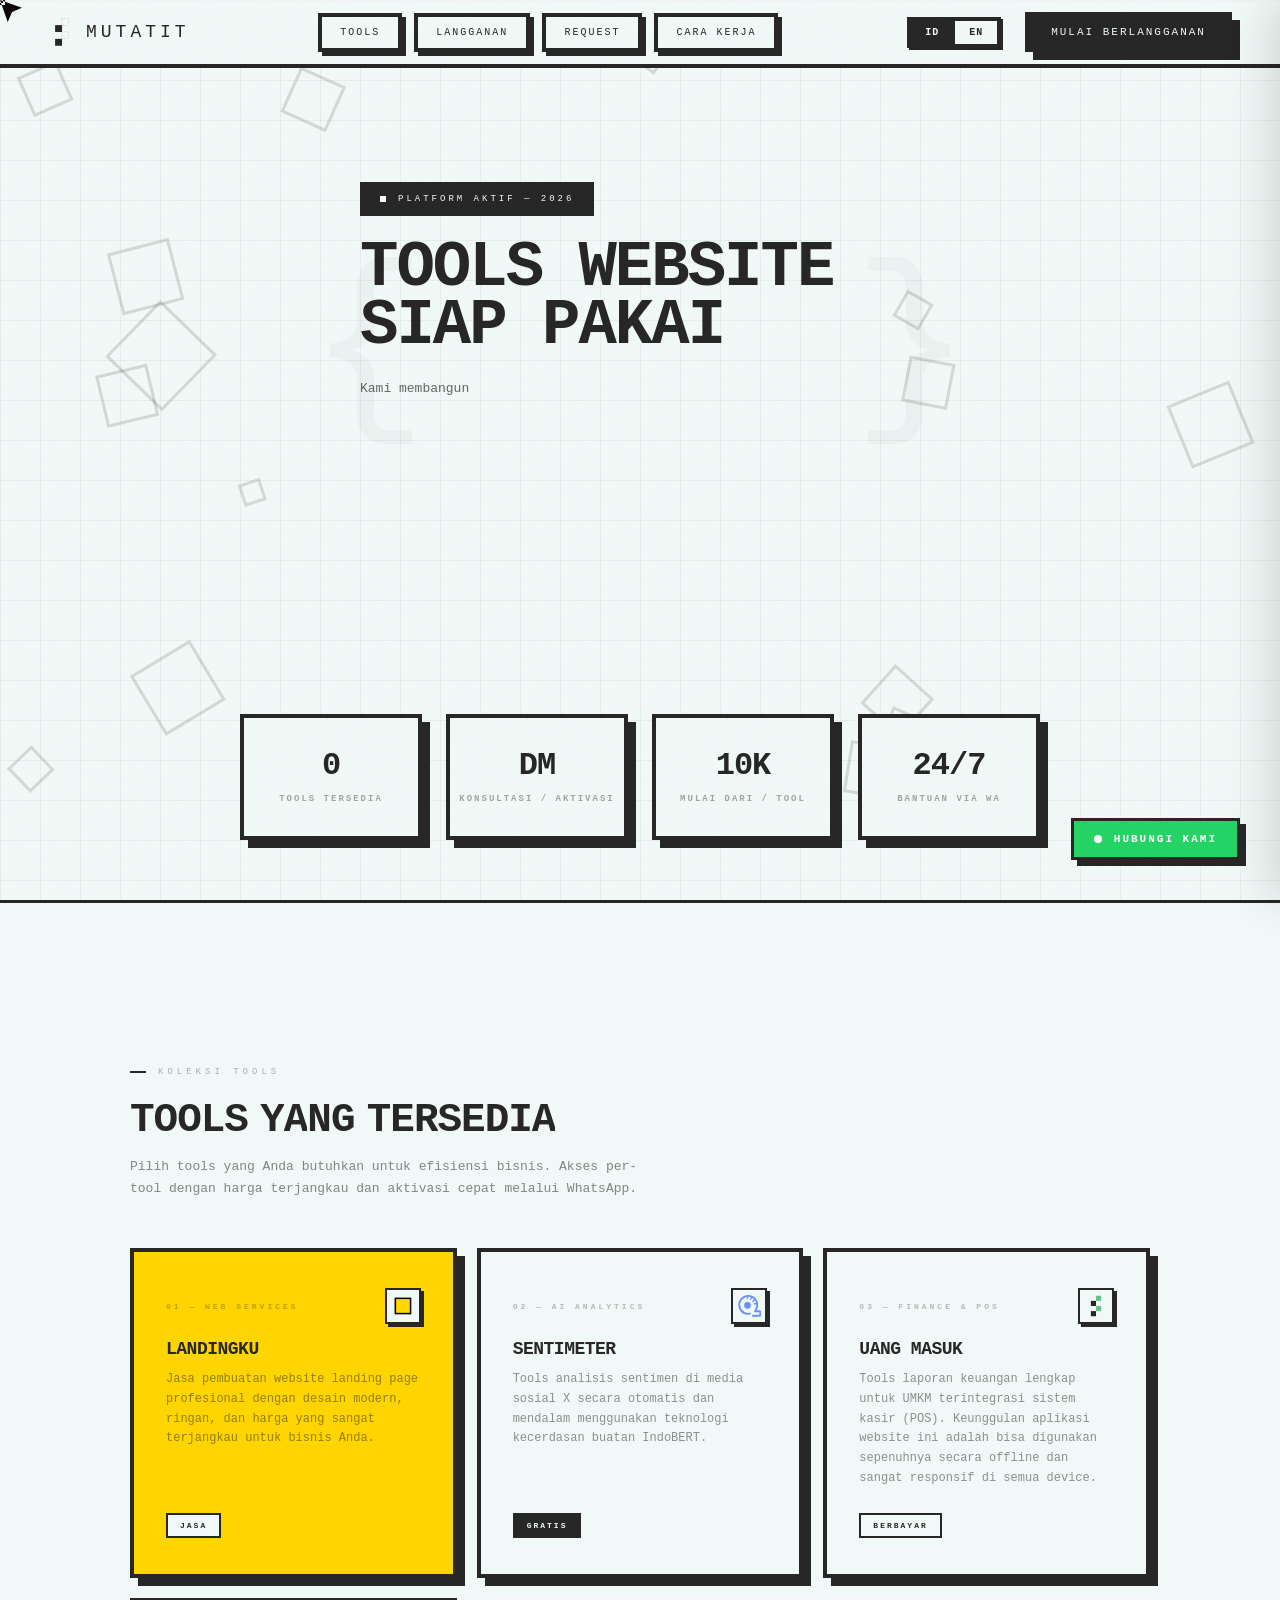
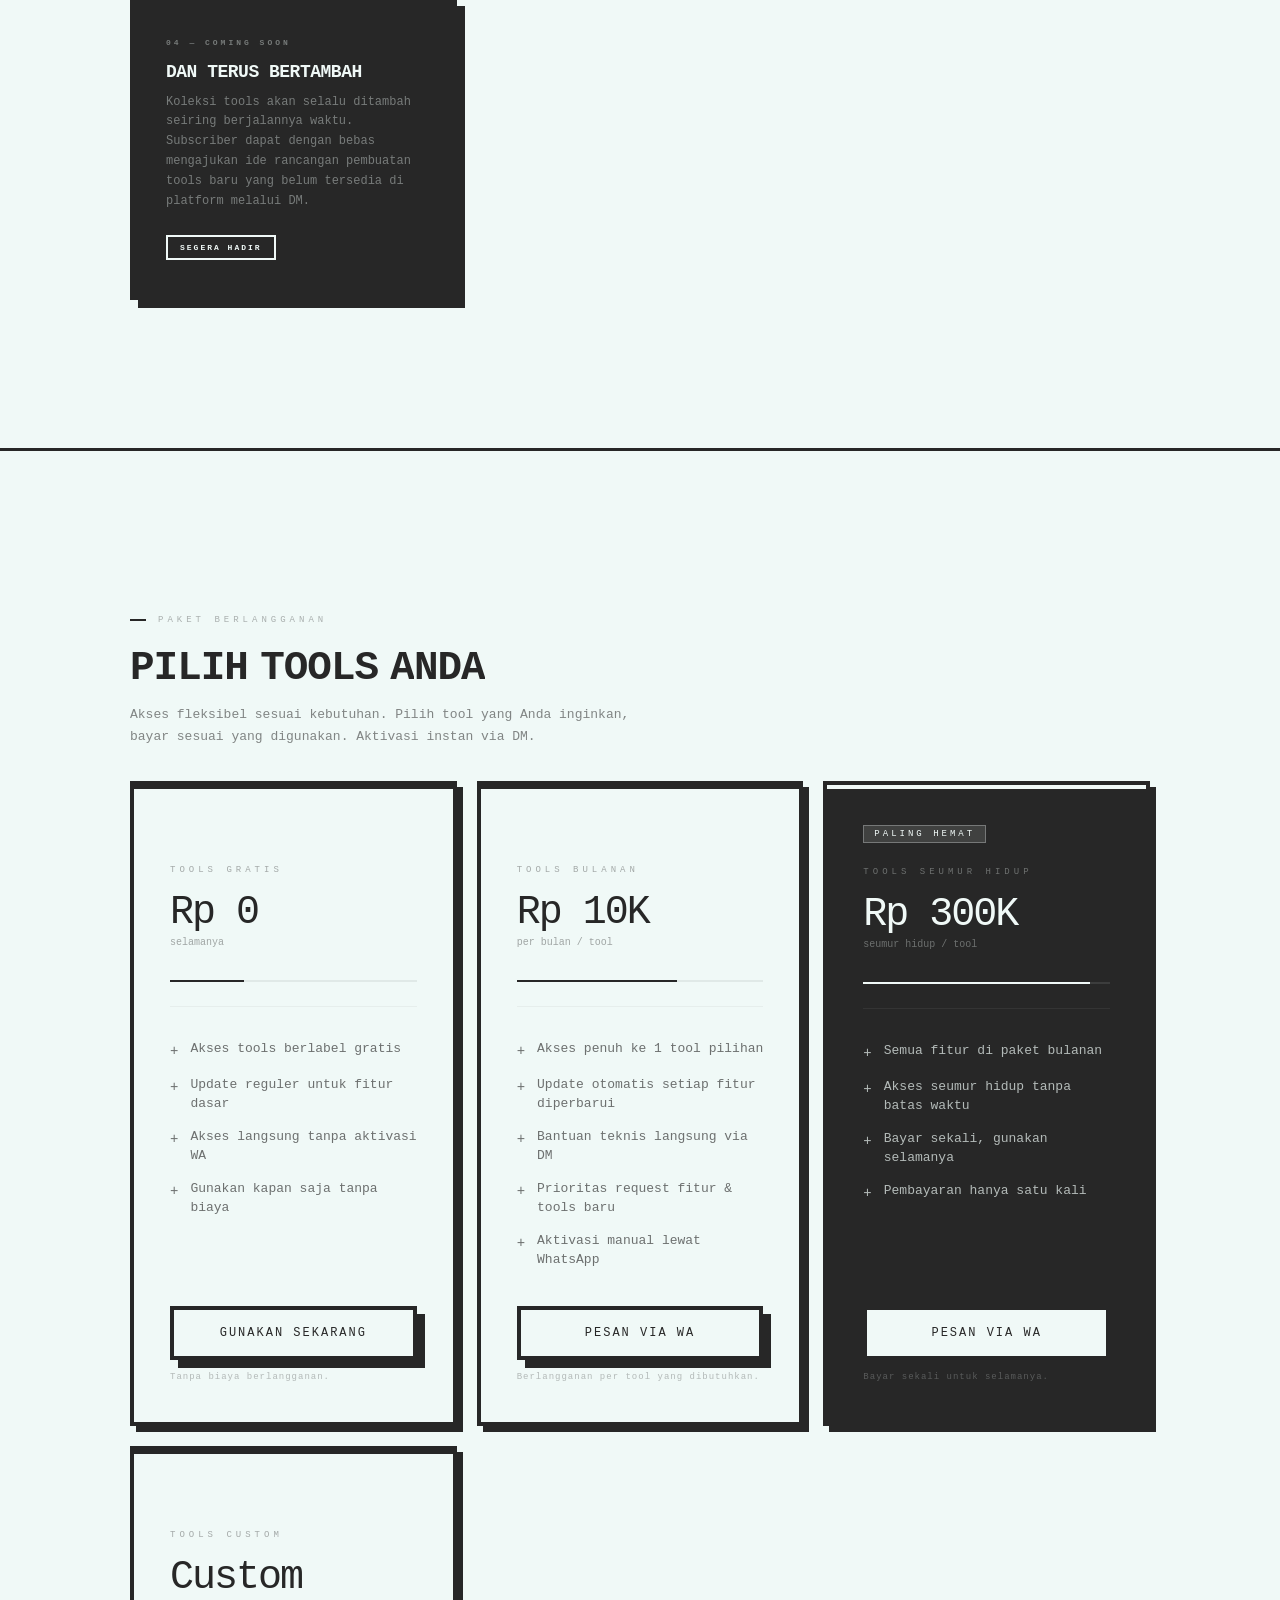
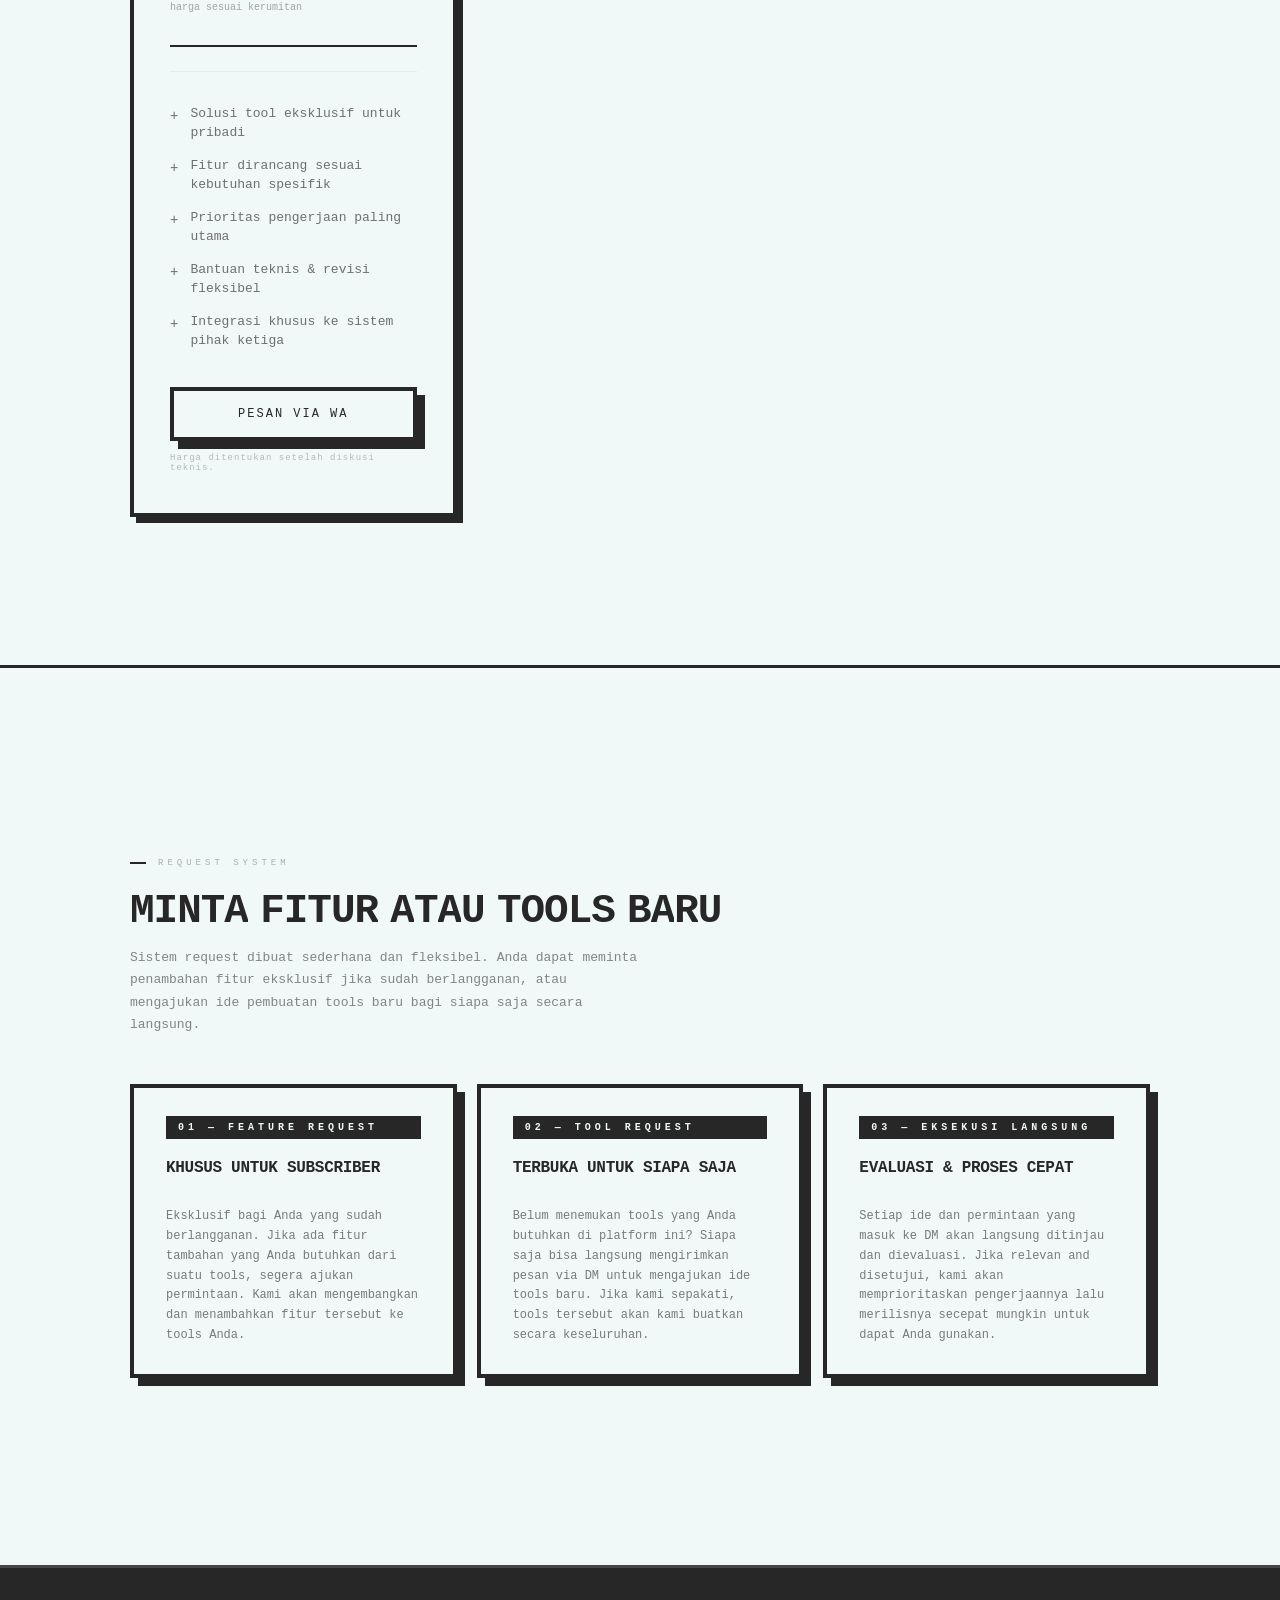
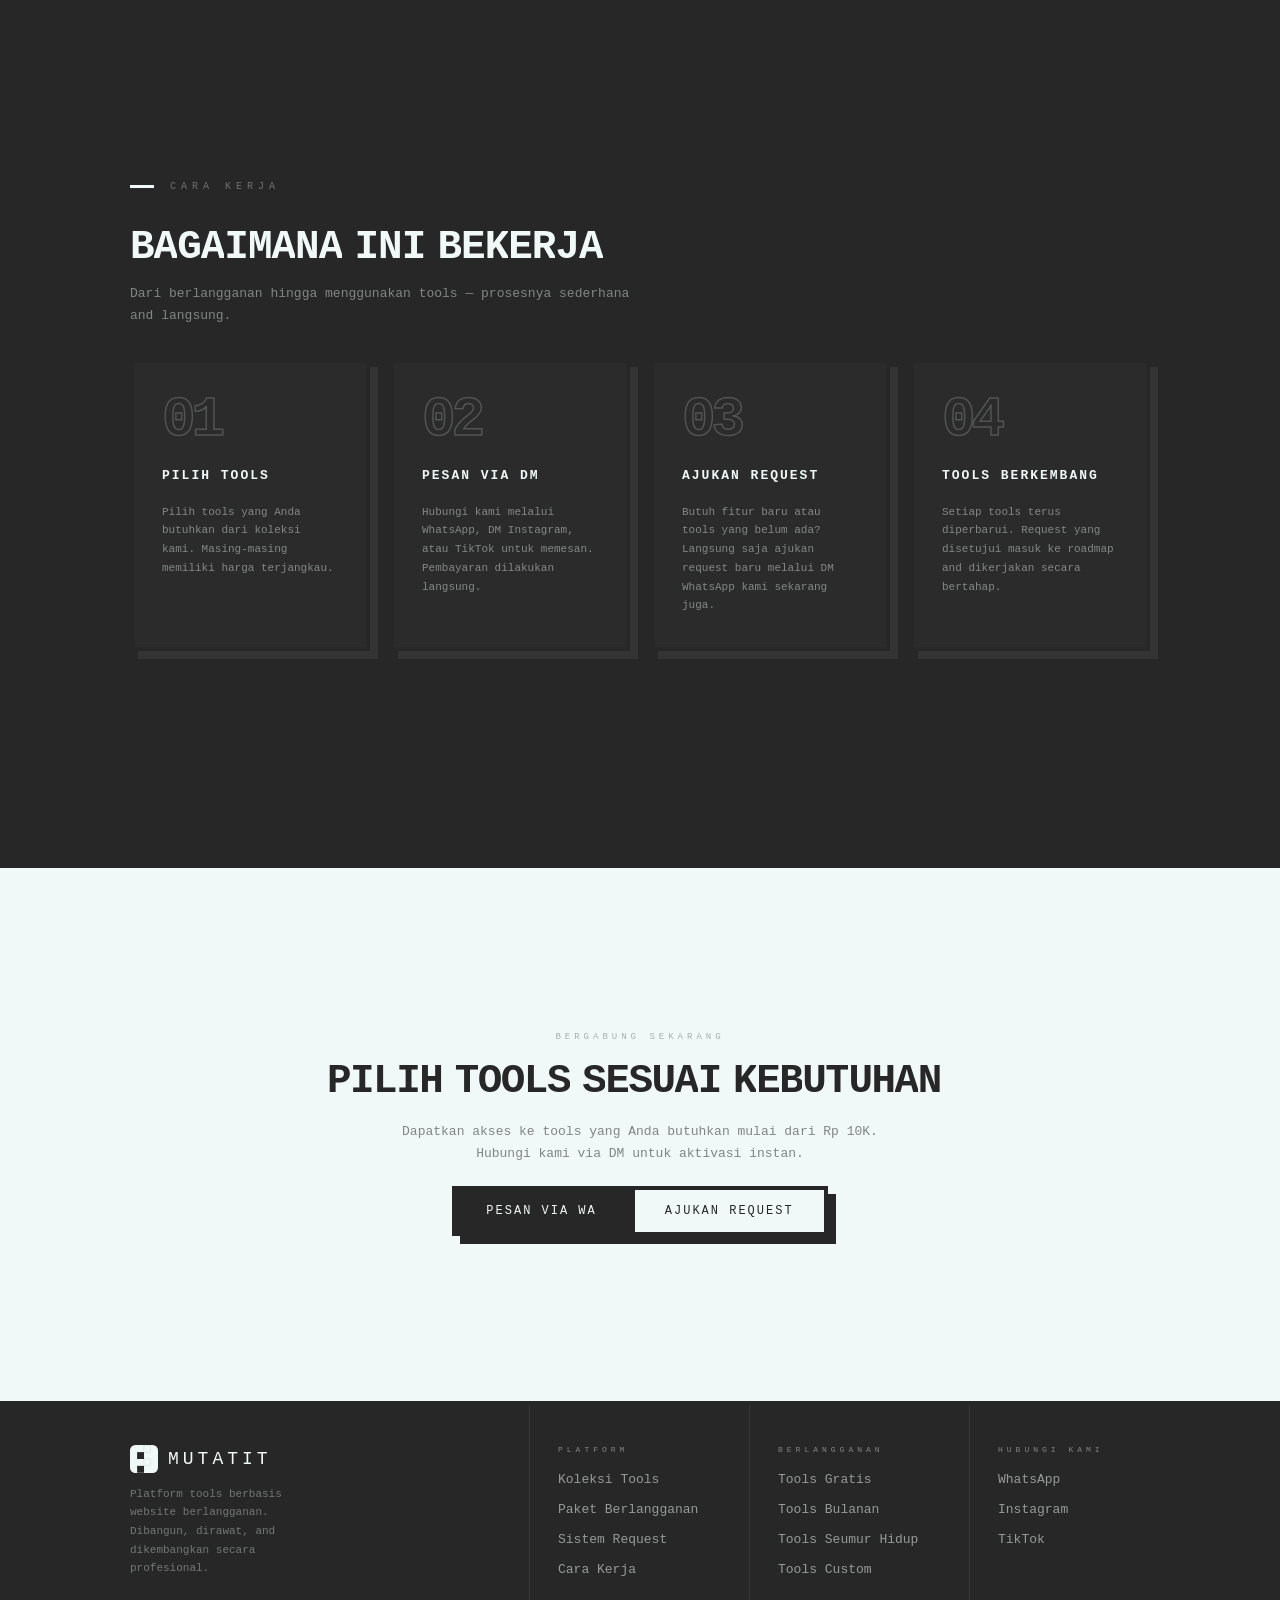
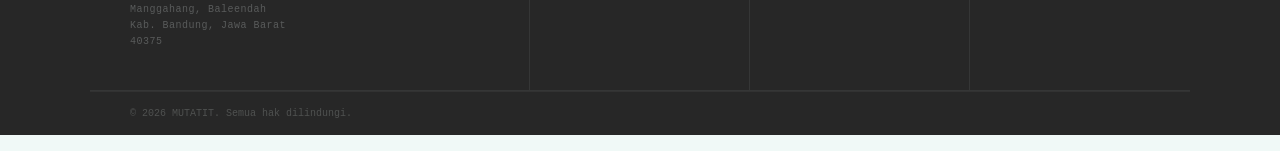
==== commit 3cb239ad: "up" ====
--- a/index.html
+++ b/index.html
@@ -41,9 +41,9 @@
   <meta name="twitter:image:alt" content="MUTATIT — Platform Tools Website Berlangganan">
 
   <!-- ═══ FAVICON & ICONS ═══ -->
-  <link rel="icon" type="image/svg+xml" href="image/mutatit2.svg" sizes="any">
-  <link rel="apple-touch-icon" href="image/mutatit2.svg">
-  <link rel="mask-icon" href="image/mutatit2.svg" color="#272727">
+  <link rel="icon" type="image/svg+xml" href="https://mutatit.com/image/mutatit2.svg">
+  <link rel="shortcut icon" href="https://mutatit.com/image/mutatit2.svg">
+  <link rel="apple-touch-icon" href="https://mutatit.com/image/mutatit2.svg">
   <meta name="theme-color" content="#272727">
   <meta name="msapplication-TileColor" content="#272727">
 
